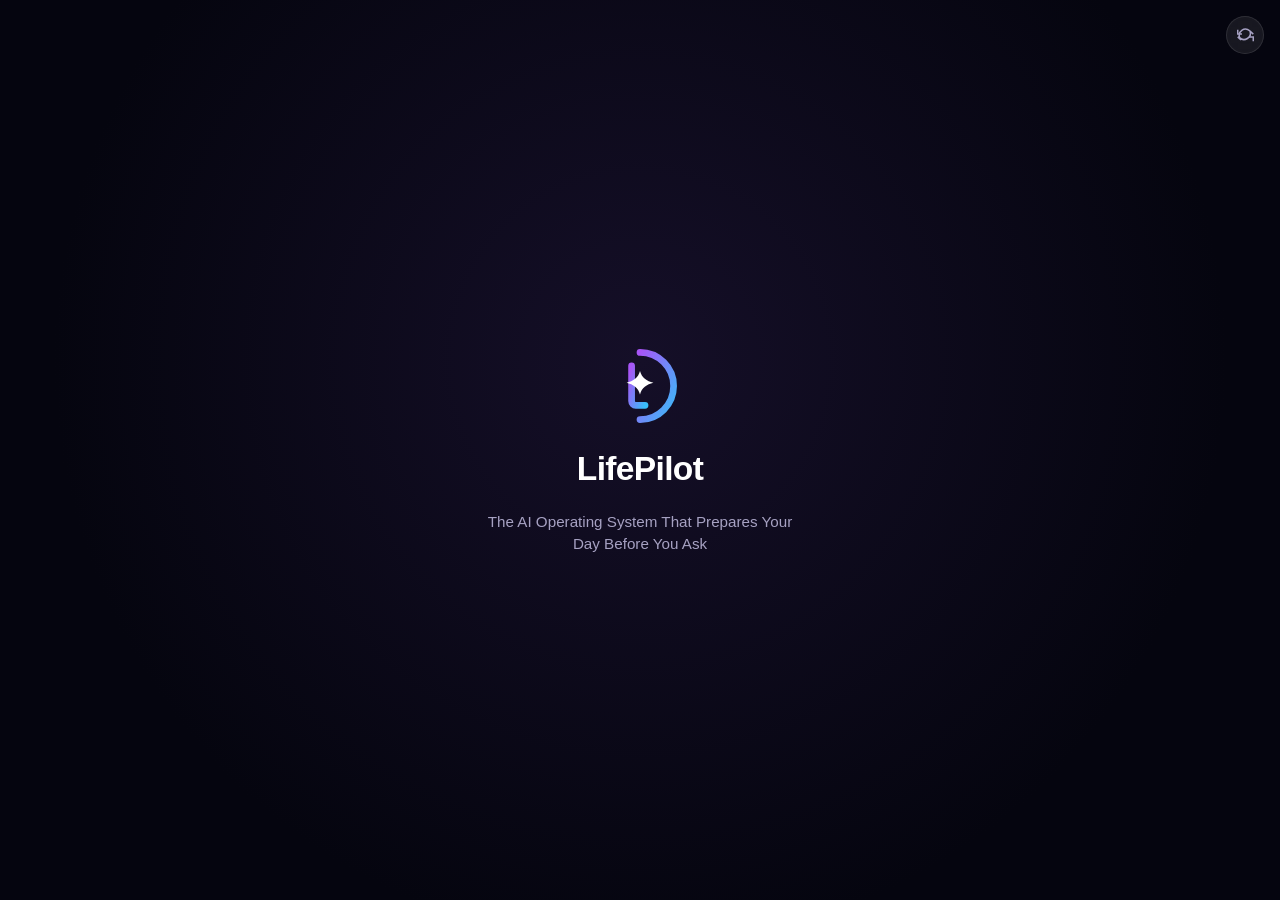
==== index.html @ 075df8c9 "fix(web): root index.html, resilient Pages deploy, working demo links - Copy self-contained demo to " ====
<!DOCTYPE html>
<html lang="en">
<head>
<meta charset="UTF-8">
<meta name="viewport" content="width=device-width, initial-scale=1, maximum-scale=1, user-scalable=no, viewport-fit=cover">
<title>LifePilot — Demo</title>
<meta name="description" content="LifePilot — the AI operating system that prepares your day before you ask. Interactive hackathon demo.">
<style>
  :root {
    --void: #05050f;
    --panel: #14121f;
    --panel-2: #1b1830;
    --panel-border: #29253f;
    --ink: #ffffff;
    --ink-dim: #a6a1c2;
    --ink-faint: #6d6890;
    --violet: #a855f7;
    --blue: #38bdf8;
    --risk: #f2557a;
    --success: #34d399;
  }
  * { box-sizing: border-box; -webkit-tap-highlight-color: transparent; }
  html, body {
    margin: 0; height: 100%; overflow: hidden;
    background: #000;
    font-family: -apple-system, BlinkMacSystemFont, "SF Pro Display", "SF Pro Text", "Segoe UI", sans-serif;
    -webkit-font-smoothing: antialiased;
  }
  #app { position: fixed; inset: 0; background: var(--void); color: var(--ink); overflow: hidden; }
  .view {
    position: absolute; inset: 0;
    opacity: 0; pointer-events: none;
    transition: opacity 0.4s ease;
    overflow-y: auto; -webkit-overflow-scrolling: touch;
    scrollbar-width: none;
  }
  .view::-webkit-scrollbar { display: none; }
  .view.active { opacity: 1; pointer-events: auto; }

  /* SPLASH */
  #view-splash { display: flex; flex-direction: column; align-items: center; justify-content: center; gap: 1.4rem; background: radial-gradient(circle at 50% 40%, #150f28 0%, #05050f 70%); }
  #view-splash .mark { width: 84px; height: 84px; opacity: 0; transform: scale(0.7); }
  #view-splash.active .mark { animation: markIn 1s cubic-bezier(0.34,1.56,0.64,1) forwards; }
  #view-splash .word { font-size: 2.1rem; font-weight: 700; letter-spacing: -0.02em; opacity: 0; }
  #view-splash.active .word { animation: fadeUp 0.7s ease 0.55s forwards; }
  #view-splash .tagline { font-size: 0.95rem; color: var(--ink-dim); text-align: center; padding: 0 3rem; opacity: 0; font-weight: 500; line-height: 1.5; max-width: 420px; }
  #view-splash.active .tagline { animation: fadeUp 0.7s ease 1s forwards; }
  @keyframes markIn { to { opacity: 1; transform: scale(1); } }
  @keyframes fadeUp { from { opacity: 0; transform: translateY(10px);} to { opacity: 1; transform: translateY(0);} }
  @keyframes popIn { 0% { opacity: 0; transform: scale(0.9);} 100% { opacity: 1; transform: scale(1);} }

  .phone-col { max-width: 480px; margin: 0 auto; min-height: 100%; position: relative; }
  .status-bar { height: 54px; display: flex; align-items: center; justify-content: space-between; padding: 0 1.6rem; font-size: 0.85rem; font-weight: 600; position: sticky; top: 0; z-index: 5; background: linear-gradient(var(--void) 60%, transparent); }
  .content { padding: 0.2rem 1.4rem 6.5rem; }

  /* ---- App header (hamburger / wordmark / avatar) ---- */
  .app-header { display: flex; align-items: center; justify-content: space-between; padding: 0.2rem 0 0.9rem; }
  .app-header .icon-btn { width: 34px; height: 34px; display: flex; align-items: center; justify-content: center; color: var(--ink); }
  .app-header .icon-btn svg { width: 20px; height: 20px; }
  .app-header .wordmark { font-size: 1.15rem; font-weight: 800; letter-spacing: -0.01em; }
  .app-header .wordmark .pilot { background: linear-gradient(120deg, var(--violet), var(--blue)); -webkit-background-clip: text; background-clip: text; color: transparent; }
  .app-header .avatar-wrap { position: relative; width: 34px; height: 34px; }
  .app-header .avatar {
    width: 34px; height: 34px; border-radius: 50%;
    background: linear-gradient(135deg, var(--violet), var(--blue));
    display: flex; align-items: center; justify-content: center;
    font-size: 0.85rem; font-weight: 700; color: #fff;
  }
  .app-header .avatar-dot { position: absolute; bottom: -1px; right: -1px; width: 10px; height: 10px; border-radius: 50%; background: var(--violet); border: 2px solid var(--void); }

  .hero-header { margin-bottom: 1.3rem; }
  .hero-header .date { font-size: 0.85rem; color: var(--ink-faint); font-weight: 600; margin-bottom: 0.25rem; }
  .hero-header .greeting { font-size: 1.9rem; font-weight: 700; letter-spacing: -0.02em; }

  .weather-card { display: flex; align-items: center; justify-content: space-between; background: var(--panel); border: 1px solid var(--panel-border); border-radius: 18px; padding: 0.9rem 1.1rem; margin-top: 0.9rem; margin-bottom: 1rem; }
  .weather-left { display: flex; align-items: center; gap: 0.7rem; }
  .weather-left svg { width: 30px; height: 30px; }
  .weather-temp { font-size: 1.3rem; font-weight: 700; }
  .weather-sub { font-size: 0.78rem; color: var(--ink-dim); margin-top: 0.1rem; font-weight: 500; }

  /* ---- Ghost Brain hero card ---- */
  .hero-card {
    position: relative; overflow: hidden;
    border-radius: 26px; padding: 1.5rem 1.4rem; margin-bottom: 1.1rem;
    background: linear-gradient(155deg, rgba(124,58,237,0.16), rgba(56,189,248,0.05)), var(--panel);
    border: 1px solid rgba(168,85,247,0.28);
    box-shadow: 0 25px 60px -24px rgba(124,58,237,0.5), inset 0 1px 0 rgba(255,255,255,0.04);
    display: flex; align-items: center; justify-content: space-between; gap: 1rem;
    min-height: 168px;
  }
  .hero-card .text-col { flex: 1; min-width: 0; }
  .hero-card .ghost-label { font-size: 0.68rem; font-weight: 800; letter-spacing: 0.12em; color: var(--violet); text-transform: uppercase; margin-bottom: 0.55rem; }
  .hero-card .headline { font-size: 1.4rem; font-weight: 700; line-height: 1.28; letter-spacing: -0.01em; }
  .hero-card .headline .grad { background: linear-gradient(120deg, var(--violet), var(--blue)); -webkit-background-clip: text; background-clip: text; color: transparent; }
  .hero-card .sub { font-size: 0.85rem; color: var(--ink-dim); margin-top: 0.5rem; font-weight: 500; }

  .ghost-status-row { display: flex; align-items: center; gap: 0.4rem; margin-top: 0.75rem; font-size: 0.72rem; font-weight: 600; color: var(--ink-faint); }
  .ghost-status-dot { width: 7px; height: 7px; border-radius: 50%; background: var(--success); flex-shrink: 0; box-shadow: 0 0 0 3px rgba(52,211,153,0.18); animation: statusPulse 2s ease-in-out infinite; }
  @keyframes statusPulse { 0%,100% { opacity: 1; } 50% { opacity: 0.45; } }
  .ghost-status-text { transition: opacity 0.25s ease; }
  .ghost-status-text.fading { opacity: 0; }
  .ghost-status-sep { opacity: 0.4; }

  .ghost-avatar-wrap { position: relative; width: 108px; height: 108px; flex-shrink: 0; }
  .ghost-avatar-glow {
    position: absolute; inset: -20px; border-radius: 50%;
    background: radial-gradient(circle, rgba(124,58,237,0.35) 0%, transparent 70%);
    animation: glowPulse 3s ease-in-out infinite;
  }
  @keyframes glowPulse { 0%,100% { opacity: 0.6; transform: scale(1);} 50% { opacity: 1; transform: scale(1.12);} }
  .ghost-avatar-svg { position: relative; width: 100%; height: 100%; animation: ghostFloat 3.4s ease-in-out infinite; }
  @keyframes ghostFloat { 0%,100% { transform: translateY(0);} 50% { transform: translateY(-6px);} }
  .ghost-eye { animation: eyeBlink 4.5s ease-in-out infinite; transform-origin: center; }
  @keyframes eyeBlink { 0%, 92%, 100% { transform: scaleY(1);} 96% { transform: scaleY(0.15);} }

  /* ---- Stat grid (2x3) ---- */
  .stat-grid { display: grid; grid-template-columns: repeat(3, 1fr); gap: 0.55rem; margin-bottom: 1.1rem; }
  .stat-tile {
    background: var(--panel); border: 1px solid var(--panel-border); border-radius: 17px;
    padding: 0.75rem 0.7rem; cursor: pointer; transition: transform 0.15s ease, border-color 0.15s ease;
    display: flex; flex-direction: column; gap: 0.5rem;
  }
  .stat-tile:active { transform: scale(0.96); }
  .stat-tile .top-row { display: flex; align-items: flex-start; justify-content: space-between; }
  .stat-tile .icon-badge { width: 30px; height: 30px; border-radius: 9px; display: flex; align-items: center; justify-content: center; font-size: 0.95rem; flex-shrink: 0; }
  .stat-tile .icon-badge svg { width: 15px; height: 15px; }
  .stat-tile .chev { color: var(--ink-faint); opacity: 0.6; }
  .stat-tile .chev svg { width: 12px; height: 12px; }
  .stat-tile .big { font-size: 0.98rem; font-weight: 700; line-height: 1.2; }
  .stat-tile .big.accent { color: var(--violet); }
  .stat-tile .small { font-size: 0.68rem; color: var(--ink-faint); font-weight: 500; margin-top: 0.1rem; line-height: 1.3; }
  .stat-tile.pulse { animation: tilePulse 0.6s ease; }
  @keyframes tilePulse { 0% { border-color: var(--panel-border); } 30% { border-color: var(--violet); box-shadow: 0 0 0 3px rgba(168,85,247,0.14); } 100% { border-color: var(--panel-border); box-shadow: none; } }
  .stat-tile .big, .stat-tile .small { transition: opacity 0.2s ease; }

  .confidence-row { display: flex; align-items: center; gap: 0.6rem; margin-bottom: 1.1rem; }
  .confidence-track { flex: 1; height: 5px; border-radius: 999px; background: rgba(255,255,255,0.08); overflow: hidden; }
  .confidence-fill { height: 100%; width: 0%; border-radius: 999px; background: linear-gradient(90deg, var(--violet), var(--blue)); transition: width 1.1s cubic-bezier(0.16,1,0.3,1) 0.3s; }
  .confidence-label { font-size: 0.78rem; font-weight: 700; color: var(--ink-dim); white-space: nowrap; }
  .cta { width: 100%; padding: 0.95rem 0; border-radius: 15px; border: none; background: linear-gradient(135deg, var(--violet), var(--blue)); color: #fff; font-weight: 700; font-size: 0.95rem; cursor: pointer; font-family: inherit; transition: transform 0.15s ease, opacity 0.15s ease; display: flex; align-items: center; justify-content: center; gap: 0.5rem; }
  .cta:active { transform: scale(0.97); opacity: 0.9; }
  .cta:disabled { opacity: 0.4; pointer-events: none; }
  .cta svg { width: 16px; height: 16px; }

  /* ---- AI Insight card ---- */
  .insight-highlight {
    display: flex; align-items: flex-start; gap: 0.7rem;
    background: var(--panel); border: 1px solid var(--panel-border); border-radius: 18px;
    padding: 0.9rem 1rem; margin-bottom: 0.6rem; cursor: pointer;
  }
  .insight-highlight .ico { width: 34px; height: 34px; border-radius: 10px; flex-shrink: 0; background: linear-gradient(135deg, rgba(124,58,237,0.22), rgba(56,189,248,0.14)); display: flex; align-items: center; justify-content: center; }
  .insight-highlight .ico svg { width: 17px; height: 17px; color: var(--violet); }
  .insight-highlight .title { font-size: 0.85rem; font-weight: 700; margin-bottom: 0.15rem; }
  .insight-highlight .body { font-size: 0.8rem; color: var(--ink-dim); line-height: 1.45; }
  .insight-highlight .body b { color: var(--violet); font-weight: 700; }

  /* ---- Quick actions row ---- */
  .quick-actions-row { display: grid; grid-template-columns: repeat(6, 1fr); gap: 0.45rem; margin-bottom: 1.1rem; }
  .qa-tile { display: flex; flex-direction: column; align-items: center; gap: 0.4rem; cursor: pointer; }
  .qa-tile .circle { width: 46px; height: 46px; border-radius: 15px; background: var(--panel); border: 1px solid var(--panel-border); display: flex; align-items: center; justify-content: center; transition: transform 0.15s ease; }
  .qa-tile:active .circle { transform: scale(0.9); }
  .qa-tile .circle svg { width: 19px; height: 19px; }
  .qa-tile .lbl { font-size: 0.6rem; font-weight: 600; color: var(--ink-dim); }

  .section-label { display: flex; align-items: center; justify-content: space-between; gap: 0.45rem; font-size: 0.98rem; font-weight: 700; margin: 1.3rem 0 0.65rem; }
  .section-label .left { display: flex; align-items: center; gap: 0.45rem; }
  .section-label svg { width: 16px; height: 16px; flex-shrink: 0; }
  .section-label .count { font-size: 0.72rem; font-weight: 700; color: var(--ink-faint); }

  .card { background: var(--panel); border: 1px solid var(--panel-border); border-radius: 18px; padding: 0.9rem 1rem; margin-bottom: 0.6rem; }
  .empty-card { text-align: center; padding: 1.6rem 1rem; color: var(--ink-faint); font-size: 0.85rem; font-weight: 500; }

  .rec-row { display: flex; align-items: center; gap: 0.65rem; padding: 0.7rem 0; border-bottom: 1px solid var(--panel-border); animation: popIn 0.35s ease; }
  .rec-row:last-child { border-bottom: none; }
  .rec-row .icon { width: 34px; height: 34px; border-radius: 10px; flex-shrink: 0; display: flex; align-items: center; justify-content: center; font-size: 1rem; background: linear-gradient(135deg, rgba(168,85,247,0.16), rgba(56,189,248,0.16)); }
  .rec-row .body { flex: 1; min-width: 0; cursor: pointer; }
  .rec-row .title { font-size: 0.87rem; font-weight: 600; }
  .rec-row .why { font-size: 0.74rem; color: var(--ink-dim); margin-top: 0.15rem; }
  .rec-row .badge { font-size: 0.62rem; font-weight: 700; padding: 0.15rem 0.5rem; border-radius: 999px; margin-top: 0.3rem; display: inline-block; }
  .rec-row .badge.high { background: rgba(242,85,122,0.16); color: var(--risk); }
  .rec-row .badge.med { background: rgba(56,189,248,0.16); color: var(--blue); }
  .quick-approve { width: 30px; height: 30px; border-radius: 50%; border: 1.5px solid var(--panel-border); flex-shrink: 0; display: flex; align-items: center; justify-content: center; cursor: pointer; transition: all 0.2s ease; background: transparent; }
  .quick-approve svg { width: 14px; height: 14px; opacity: 0; transition: opacity 0.15s ease; }
  .quick-approve.done { background: var(--success); border-color: var(--success); }
  .quick-approve.done svg { opacity: 1; }

  .timeline-row { display: flex; gap: 0.7rem; align-items: flex-start; padding: 0.6rem 0; }
  .timeline-row .time { width: 50px; flex-shrink: 0; text-align: left; font-size: 0.78rem; font-weight: 700; color: var(--ink-dim); padding-top: 0.15rem; }
  .timeline-row .rail { display: flex; flex-direction: column; align-items: center; flex-shrink: 0; }
  .timeline-row .dot { width: 10px; height: 10px; border-radius: 50%; background: var(--violet); box-shadow: 0 0 0 4px rgba(168,85,247,0.14); margin-top: 0.22rem; transition: background 0.3s ease, box-shadow 0.3s ease; }
  .timeline-row .dot.done { background: var(--success); box-shadow: 0 0 0 4px rgba(52,211,153,0.14); }
  .timeline-row .line { width: 2px; flex: 1; background: var(--panel-border); margin-top: 0.3rem; min-height: 28px; }
  .timeline-row:last-child .line { display: none; }
  .timeline-row .info { flex: 1; min-width: 0; }
  .timeline-row .info .title-row { display: flex; align-items: center; flex-wrap: wrap; gap: 0.4rem; }
  .timeline-row .info .title { font-size: 0.9rem; font-weight: 600; }
  .timeline-row .info .sub { font-size: 0.75rem; color: var(--ink-faint); margin-top: 0.1rem; }
  .timeline-row .tag { font-size: 0.62rem; font-weight: 700; color: var(--success); background: rgba(52,211,153,0.14); padding: 0.15rem 0.5rem; border-radius: 999px; }
  .timeline-row .countdown { font-size: 0.68rem; font-weight: 700; color: var(--blue); background: rgba(56,189,248,0.12); padding: 0.28rem 0.6rem; border-radius: 999px; white-space: nowrap; flex-shrink: 0; margin-left: auto; align-self: flex-start; }
  .timeline-row .recommended { font-size: 0.68rem; font-weight: 700; color: var(--violet); background: rgba(168,85,247,0.14); padding: 0.28rem 0.6rem; border-radius: 999px; white-space: nowrap; flex-shrink: 0; margin-left: auto; align-self: flex-start; }
  .timeline-row .now-badge { font-size: 0.62rem; font-weight: 800; letter-spacing: 0.04em; color: var(--void); background: var(--success); padding: 0.22rem 0.55rem; border-radius: 999px; white-space: nowrap; flex-shrink: 0; margin-left: auto; align-self: flex-start; display: inline-flex; align-items: center; gap: 0.3rem; animation: nowBadgePulse 1.6s ease-in-out infinite; }
  @keyframes nowBadgePulse { 0%,100% { box-shadow: 0 0 0 0 rgba(52,211,153,0.5); } 50% { box-shadow: 0 0 0 5px rgba(52,211,153,0); } }
  .timeline-row.is-now .info .title { color: var(--success); }
  .timeline-row.is-past { opacity: 0.55; }
  .timeline-row.is-future { opacity: 0.72; }
  .timeline-header-row { display: flex; align-items: center; justify-content: space-between; }
  .timeline-header-row .view-full { font-size: 0.8rem; font-weight: 700; color: var(--violet); cursor: pointer; }

  /* ---- Live activity feed ---- */
  .activity-feed { display: flex; flex-direction: column; gap: 0.1rem; }
  .activity-row { display: flex; align-items: center; gap: 0.55rem; padding: 0.4rem 0; font-size: 0.74rem; color: var(--ink-faint); animation: activityIn 0.4s ease; }
  @keyframes activityIn { from { opacity: 0; transform: translateY(-4px); } to { opacity: 1; transform: translateY(0); } }
  .activity-row.fading { opacity: 0; transform: translateY(4px); transition: opacity 0.5s ease, transform 0.5s ease; }
  .activity-row .a-time { font-weight: 700; color: var(--ink-dim); width: 42px; flex-shrink: 0; font-variant-numeric: tabular-nums; }
  .activity-row .a-dot { width: 5px; height: 5px; border-radius: 50%; background: var(--violet); flex-shrink: 0; }
  .activity-row .a-text { flex: 1; }

  /* ---- Floating AI alert ---- */
  .ai-alert-stack { position: fixed; top: calc(0.8rem + env(safe-area-inset-top)); left: 0; right: 0; z-index: 80; display: flex; justify-content: center; pointer-events: none; }
  .ai-alert { width: calc(100% - 1.6rem); max-width: 420px; background: rgba(20,18,31,0.92); backdrop-filter: blur(20px); border: 1px solid rgba(168,85,247,0.35); border-radius: 20px; padding: 0.9rem 1rem; box-shadow: 0 20px 45px -18px rgba(0,0,0,0.6); pointer-events: auto; transform: translateY(-140%); opacity: 0; transition: transform 0.5s cubic-bezier(0.16,1,0.3,1), opacity 0.4s ease; }
  .ai-alert.show { transform: translateY(0); opacity: 1; }
  .ai-alert .a-head { display: flex; align-items: center; gap: 0.5rem; margin-bottom: 0.5rem; }
  .ai-alert .a-icon { width: 26px; height: 26px; border-radius: 8px; background: linear-gradient(135deg, var(--violet), var(--blue)); display: flex; align-items: center; justify-content: center; font-size: 0.85rem; flex-shrink: 0; }
  .ai-alert .a-title { font-size: 0.78rem; font-weight: 700; }
  .ai-alert .a-body { font-size: 0.85rem; font-weight: 600; margin-bottom: 0.15rem; }
  .ai-alert .a-rec { font-size: 0.78rem; color: var(--ink-dim); margin-bottom: 0.7rem; }
  .ai-alert .a-rec b { color: var(--blue); font-weight: 700; }
  .ai-alert .a-buttons { display: flex; gap: 0.5rem; }
  .ai-alert .a-buttons button { flex: 1; font-family: inherit; font-size: 0.78rem; font-weight: 700; padding: 0.5rem 0; border-radius: 10px; cursor: pointer; border: none; }
  .ai-alert .a-approve { background: linear-gradient(135deg, var(--violet), var(--blue)); color: #fff; }
  .ai-alert .a-dismiss { background: var(--panel-2); color: var(--ink-dim); border: 1px solid var(--panel-border) !important; }

  .tab-bar { position: fixed; bottom: 0; left: 0; right: 0; display: flex; justify-content: center; padding: 0.8rem 0.5rem calc(1.2rem + env(safe-area-inset-bottom)); background: rgba(20,18,31,0.85); backdrop-filter: blur(24px); border-top: 1px solid var(--panel-border); z-index: 10; }
  .tab-bar-inner { display: flex; justify-content: space-around; width: 100%; max-width: 480px; }
  .tab { display: flex; flex-direction: column; align-items: center; gap: 0.25rem; color: var(--ink-faint); font-size: 0.64rem; font-weight: 600; cursor: pointer; padding: 0.2rem 0.6rem; position: relative; }
  .tab svg { width: 22px; height: 22px; }
  .tab.tab-active { color: var(--violet); }
  .tab .dot-badge { position: absolute; top: -1px; right: 8px; width: 7px; height: 7px; border-radius: 50%; background: var(--risk); }

  /* SHEET */
  #view-sheet { background: rgba(0,0,0,0.55); display: flex; align-items: flex-end; }
  .sheet-wrap { width: 100%; max-width: 480px; margin: 0 auto; }
  .sheet { background: var(--panel); border-radius: 28px 28px 0 0; max-height: 90vh; display: flex; flex-direction: column; transform: translateY(100%); transition: transform 0.45s cubic-bezier(0.16,1,0.3,1); border-top: 1px solid var(--panel-border); }
  #view-sheet.active .sheet { transform: translateY(0); }
  .sheet-handle { width: 38px; height: 4px; border-radius: 999px; background: var(--panel-border); margin: 0.8rem auto 0.4rem; flex-shrink: 0; }
  .sheet-body { padding: 0.8rem 1.5rem 1.4rem; overflow-y: auto; }
  .sheet-badge { display: inline-block; font-size: 0.68rem; font-weight: 700; letter-spacing: 0.03em; padding: 0.25rem 0.6rem; border-radius: 999px; margin-bottom: 0.8rem; }
  .sheet-badge.high { background: rgba(242,85,122,0.16); color: var(--risk); }
  .sheet-badge.med { background: rgba(56,189,248,0.16); color: var(--blue); }
  .sheet-body h2 { font-size: 1.35rem; font-weight: 700; margin: 0 0 0.3rem; line-height: 1.3; }
  .sheet-meta-row { display: flex; align-items: center; gap: 0.5rem; font-size: 0.85rem; color: var(--ink-dim); font-weight: 500; margin-bottom: 0.6rem; }
  .sheet-meta-row svg { width: 16px; height: 16px; flex-shrink: 0; }
  .sheet-section-title { font-size: 0.72rem; font-weight: 700; letter-spacing: 0.06em; text-transform: uppercase; color: var(--ink-faint); margin: 1.1rem 0 0.5rem; }
  .benefit-row { display: flex; align-items: center; gap: 0.55rem; padding: 0.4rem 0; font-size: 0.9rem; font-weight: 500; }
  .benefit-row .check { width: 20px; height: 20px; border-radius: 50%; background: rgba(52,211,153,0.16); display: flex; align-items: center; justify-content: center; flex-shrink: 0; }
  .benefit-row .check svg { width: 11px; height: 11px; }
  .sheet-buttons { display: flex; gap: 0.7rem; margin-top: 1.4rem; }
  .sheet-buttons button { flex: 1; font-family: inherit; font-size: 0.9rem; font-weight: 700; padding: 0.85rem 0; border-radius: 14px; cursor: pointer; transition: transform 0.15s ease, opacity 0.15s ease; }
  .sheet-buttons button:active { transform: scale(0.96); }
  .btn-notnow { background: var(--panel-2); color: var(--ink); border: 1px solid var(--panel-border); }
  .btn-approve { background: linear-gradient(135deg, var(--violet), var(--blue)); color: #fff; border: none; }
  .btn-approve.done { background: var(--success); }

  #view-approving { background: radial-gradient(circle at 50% 40%, #1b1235 0%, #05050f 70%); display: flex; flex-direction: column; align-items: center; justify-content: center; gap: 1.3rem; }
  .approve-ring { width: 100px; height: 100px; border-radius: 50%; background: linear-gradient(135deg, var(--violet), var(--blue)); display: flex; align-items: center; justify-content: center; transform: scale(0); }
  #view-approving.active .approve-ring { animation: ringIn 0.55s cubic-bezier(0.34,1.56,0.64,1) forwards; }
  @keyframes ringIn { to { transform: scale(1); } }
  .approve-ring svg { width: 46px; height: 46px; opacity: 0; stroke-dasharray: 30; stroke-dashoffset: 30; }
  #view-approving.active .approve-ring svg { animation: fadeUp 0.3s ease 0.35s forwards, drawCheck 0.5s ease 0.35s forwards; }
  @keyframes drawCheck { to { stroke-dashoffset: 0; } }
  #view-approving .msg { font-size: 1.2rem; font-weight: 700; opacity: 0; text-align: center; }
  #view-approving.active .msg { animation: fadeUp 0.5s ease 0.75s forwards; }
  #view-approving .sub { font-size: 0.85rem; color: var(--ink-dim); opacity: 0; text-align: center; padding: 0 2.5rem; }
  #view-approving.active .sub { animation: fadeUp 0.5s ease 0.95s forwards; }

  .screen-title { font-size: 1.9rem; font-weight: 700; letter-spacing: -0.02em; margin-bottom: 1.3rem; }
  .big-card .timeline-row { padding: 0.75rem 0; }
  .big-card .time { font-size: 0.8rem; }
  .big-card .title { font-size: 1rem; }

  .insight-row { display: flex; justify-content: space-between; align-items: baseline; padding: 0.5rem 0; }
  .insight-row .label { font-size: 0.85rem; color: var(--ink-dim); font-weight: 500; }
  .insight-row .value { font-size: 0.95rem; font-weight: 700; }
  .insight-row .value.up { color: var(--success); }

  .memory-chip-row { display: flex; align-items: center; gap: 0.7rem; padding: 0.65rem 0; border-bottom: 1px solid var(--panel-border); }
  .memory-chip-row:last-child { border-bottom: none; }
  .memory-chip-row .av { width: 34px; height: 34px; border-radius: 50%; flex-shrink: 0; display: flex; align-items: center; justify-content: center; font-size: 0.95rem; background: linear-gradient(135deg, rgba(168,85,247,0.2), rgba(56,189,248,0.2)); }
  .memory-chip-row .name { font-size: 0.87rem; font-weight: 600; }
  .memory-chip-row .detail { font-size: 0.74rem; color: var(--ink-dim); }

  .settings-row { display: flex; align-items: center; justify-content: space-between; padding: 0.8rem 0; border-bottom: 1px solid var(--panel-border); }
  .settings-row:last-child { border-bottom: none; }
  .settings-row .left { display: flex; align-items: center; gap: 0.7rem; }
  .settings-row .icon { width: 30px; height: 30px; border-radius: 8px; display: flex; align-items: center; justify-content: center; background: linear-gradient(135deg, var(--violet), var(--blue)); flex-shrink: 0; }
  .settings-row .icon svg { width: 15px; height: 15px; }
  .settings-row .label { font-size: 0.87rem; font-weight: 600; }
  .settings-row .value { font-size: 0.8rem; color: var(--ink-faint); }
  .toggle { width: 42px; height: 25px; border-radius: 999px; background: var(--panel-border); position: relative; cursor: pointer; transition: background 0.2s ease; flex-shrink: 0; }
  .toggle.on { background: var(--violet); }
  .toggle .knob { width: 21px; height: 21px; border-radius: 50%; background: #fff; position: absolute; top: 2px; left: 2px; transition: left 0.2s ease; }
  .toggle.on .knob { left: 19px; }

  #view-success { background: radial-gradient(circle at 50% 35%, #1b1235 0%, #05050f 75%); display: flex; flex-direction: column; align-items: center; justify-content: center; gap: 1.4rem; text-align: center; padding: 0 2rem; }
  .ghost-avatar { width: 110px; height: 110px; border-radius: 50%; background: linear-gradient(155deg, rgba(168,85,247,0.3), rgba(56,189,248,0.18)); border: 1px solid rgba(168,85,247,0.3); display: flex; align-items: center; justify-content: center; transform: scale(0); }
  #view-success.active .ghost-avatar { animation: ringIn 0.6s cubic-bezier(0.34,1.56,0.64,1) forwards; }
  .ghost-avatar svg { width: 52px; height: 52px; animation: sparkPulse 2.4s ease-in-out infinite; }
  @keyframes sparkPulse { 0%,100% { transform: scale(1) rotate(0deg); opacity: 1;} 50% { transform: scale(1.18) rotate(8deg); opacity: 0.75;} }
  #view-success .msg { font-size: 1.55rem; font-weight: 700; opacity: 0; letter-spacing: -0.01em; }
  #view-success.active .msg { animation: fadeUp 0.55s ease 0.5s forwards; }
  #view-success .sub2 { font-size: 0.92rem; color: var(--ink-dim); opacity: 0; max-width: 320px; line-height: 1.5; }
  #view-success.active .sub2 { animation: fadeUp 0.55s ease 0.75s forwards; }
  #view-success .cta { max-width: 280px; opacity: 0; margin-top: 0.6rem; }
  #view-success.active .cta { animation: fadeUp 0.55s ease 1s forwards; }

  #replay { position: fixed; top: 1rem; right: 1rem; z-index: 50; width: 38px; height: 38px; border-radius: 50%; background: rgba(255,255,255,0.08); backdrop-filter: blur(10px); border: 1px solid rgba(255,255,255,0.1); display: flex; align-items: center; justify-content: center; cursor: pointer; color: var(--ink-dim); }
  #replay svg { width: 17px; height: 17px; }
  #replay:active { transform: scale(0.9); }

  .toast { position: fixed; bottom: 5.6rem; left: 50%; transform: translateX(-50%) translateY(10px); background: var(--panel-2); border: 1px solid var(--panel-border); padding: 0.6rem 1.1rem; border-radius: 999px; font-size: 0.8rem; font-weight: 600; opacity: 0; pointer-events: none; transition: all 0.3s ease; z-index: 60; white-space: nowrap; display: flex; align-items: center; gap: 0.4rem; }
  .toast.show { opacity: 1; transform: translateX(-50%) translateY(0); }
  .toast svg { width: 14px; height: 14px; color: var(--success); flex-shrink: 0; }
</style>
</head>
<body>

<div id="app">

  <div class="view active" id="view-splash">
    <svg class="mark" viewBox="0 0 100 100" fill="none">
      <defs>
        <linearGradient id="markGrad" x1="0" y1="0" x2="1" y2="1">
          <stop offset="0%" stop-color="#a855f7"/>
          <stop offset="100%" stop-color="#38bdf8"/>
        </linearGradient>
      </defs>
      <path d="M50 10 A40 40 0 1 1 50 90" stroke="url(#markGrad)" stroke-width="8" stroke-linecap="round" fill="none"/>
      <path d="M40 26 L40 68 A5 5 0 0 0 45 73 L56 73" stroke="url(#markGrad)" stroke-width="8" stroke-linecap="round" fill="none"/>
      <path d="M50 32 C52 40 58 44 66 46 C58 48 52 52 50 60 C48 52 42 48 34 46 C42 44 48 40 50 32Z" fill="#fff"/>
    </svg>
    <div class="word">LifePilot</div>
    <div class="tagline">The AI Operating System That Prepares Your Day Before You Ask</div>
  </div>

  <div class="view" id="view-briefing">
    <div class="phone-col">
      <div class="status-bar"><span>9:41</span><span>●●●●●  Wi‑Fi  🔋</span></div>
      <div class="content" id="briefing-content"></div>
    </div>
    <div class="tab-bar">
      <div class="tab-bar-inner" id="tab-bar-inner"></div>
    </div>
  </div>

  <div class="view" id="view-sheet">
    <div class="sheet-wrap">
      <div class="sheet">
        <div class="sheet-handle"></div>
        <div class="sheet-body" id="sheet-body"></div>
      </div>
    </div>
  </div>

  <div class="view" id="view-approving">
    <div class="approve-ring">
      <svg viewBox="0 0 24 24" fill="none" stroke="#fff" stroke-width="3"><path d="M20 6L9 17l-5-5"/></svg>
    </div>
    <div class="msg" id="approving-msg">Your day has been updated.</div>
    <div class="sub" id="approving-sub">Timeline adjusted.</div>
  </div>

  <div class="view" id="view-timeline">
    <div class="phone-col">
      <div class="status-bar"><span>9:41</span><span>●●●●●  Wi‑Fi  🔋</span></div>
      <div class="content" id="timeline-content"></div>
    </div>
    <div class="tab-bar"><div class="tab-bar-inner" id="tab-bar-inner-2"></div></div>
  </div>

  <div class="view" id="view-memory">
    <div class="phone-col">
      <div class="status-bar"><span>9:41</span><span>●●●●●  Wi‑Fi  🔋</span></div>
      <div class="content" id="memory-content"></div>
    </div>
    <div class="tab-bar"><div class="tab-bar-inner" id="tab-bar-inner-3"></div></div>
  </div>

  <div class="view" id="view-insights">
    <div class="phone-col">
      <div class="status-bar"><span>9:41</span><span>●●●●●  Wi‑Fi  🔋</span></div>
      <div class="content" id="insights-content"></div>
    </div>
    <div class="tab-bar"><div class="tab-bar-inner" id="tab-bar-inner-4"></div></div>
  </div>

  <div class="view" id="view-settings">
    <div class="phone-col">
      <div class="status-bar"><span>9:41</span><span>●●●●●  Wi‑Fi  🔋</span></div>
      <div class="content" id="settings-content"></div>
    </div>
    <div class="tab-bar"><div class="tab-bar-inner" id="tab-bar-inner-5"></div></div>
  </div>

  <div class="view" id="view-success">
    <div class="ghost-avatar"><svg viewBox="0 0 24 24" fill="none"><path d="M12 2L14 9L21 12L14 15L12 22L10 15L3 12L10 9L12 2Z" fill="url(#markGrad)"/></svg></div>
    <div class="msg" id="success-msg">Your day is ready, Tanvir.</div>
    <div class="sub2">I'll continue preparing your day.</div>
    <button class="cta" onclick="restart()">Start Day</button>
  </div>

  <div class="ai-alert-stack" id="ai-alert-stack"></div>

  <div id="replay" onclick="restart()" title="Replay demo">
    <svg viewBox="0 0 24 24" fill="none" stroke="currentColor" stroke-width="2.2"><path d="M1 4v6h6M23 20v-6h-6"/><path d="M20.49 9A9 9 0 105.64 18.36L1 14M3.51 15A9 9 0 0018.36 5.64L23 10"/></svg>
  </div>

  <div class="toast" id="toast"><svg viewBox="0 0 24 24" fill="none" stroke="currentColor" stroke-width="3"><path d="M20 6L9 17l-5-5"/></svg><span id="toast-text"></span></div>

</div>

<script>
  /* ============ STATE (fake data, real mutation) ============ */
  const state = {
    user: 'Tanvir',
    recommendations: [
      { id: 'r1', icon: '🚗', title: 'Leave 15 minutes earlier', why: 'Traffic is 34% heavier than normal on your route.', badge: 'high',
        detail: { meta: [['🚦','Traffic is 34% heavier than normal'], ['🌧️','Rain begins at 08:40']],
          benefits: ['Arrive on time', 'Avoid rain', 'Less stress'] }, approved: false },
      { id: 'r2', icon: '☔', title: 'Rain before your commute', why: 'Bring an umbrella — 60% chance from 08:40.', badge: 'med',
        detail: { meta: [['🌧️','60% chance of rain starting 08:40'], ['🌡️','17°C, feels like 15°C']],
          benefits: ['Stay dry', 'No last-minute scramble'] }, approved: false },
      { id: 'r3', icon: '👥', title: 'Team meeting in 2 hours', why: 'Prep notes from last sync are ready to review.', badge: 'med',
        detail: { meta: [['📋','3 open action items from last meeting'], ['⏱️','Starts 09:00, 30 min']],
          benefits: ['Walk in prepared', 'No forgotten follow-ups'] }, approved: false },
      { id: 'r4', icon: '💳', title: 'Adobe renews today', why: '$52.99 charge expected — flagged for your review.', badge: 'high',
        detail: { meta: [['💳','$52.99 renewal expected today'], ['📊','3rd price increase this year']],
          benefits: ['No surprise charge', 'Chance to cancel first'] }, approved: false },
    ],
    timeline: [
      { time: '08:30', title: 'Leave Home', sub: null, done: false, tag: null },
      { time: '09:00', title: 'Team Meeting', sub: 'Project Phoenix', done: false, tag: null },
      { time: '13:00', title: 'Lunch with Sarah', sub: null, done: false, tag: null },
      { time: '15:30', title: 'Client Presentation', sub: 'Prep time: 45 min', done: false, tag: null },
      { time: '18:00', title: 'Gym', sub: 'Upper Body', done: false, tag: null },
    ],
    insights: [
      { label: 'Time saved this week', value: '4.5 hrs', up: true },
      { label: 'Tasks automated', value: '12', up: true },
      { label: 'Productivity score', value: '94%', up: false },
      { label: 'Recommendations approved', value: '0', up: false, id: 'approvedCount' },
    ],
    memory: [
      { av: '👩', name: 'Sarah Chen', detail: 'Lunch partner · met 8 times' },
      { av: '👨', name: 'Priya Patel', detail: 'Design lead · 1:1 every Thursday' },
      { av: '🏢', name: 'Lincoln Elementary', detail: 'School pickup · daily 2:00 PM' },
      { av: '✈️', name: 'United Airlines', detail: 'Preferred carrier · 12 trips' },
    ],
    activeRecId: null,
    currentTab: 'home',

    // live monitoring layer
    status: 'Monitoring your day',
    lastUpdate: 'Just now',
    ctaLabel: 'Review Recommendations',
    activity: [],
    liveTiles: {
      weather: { big: '17°', small: 'Light Rain' },
      travel: { big: 'Leave in 15 min', small: 'Heavy traffic today' },
      email: { big: '2 Important', small: 'Requires your reply' },
      meeting: { big: 'Meeting in 2h', small: '10:00 – 11:00 AM' },
      finance: { big: 'Adobe renews', small: '£52.99 · Annual Plan' },
      tasks: { big: `${5} tasks`, small: 'See all tasks' },
    },
  };

  const STATUS_MESSAGES = [
    'Checking traffic...', 'Checking calendar...', 'Weather updated', 'Email analysed',
    'Travel recalculated', 'Meeting confirmed', 'Everything looks good', 'New recommendation found',
    'Schedule optimised', 'Health summary updated', 'Scanning inbox...', 'Syncing timeline...',
  ];

  const CTA_LABELS = ['Review Recommendations', 'Travel Updated', 'Weather Alert', 'Meeting Changed', '1 New Insight', 'Everything Looks Good'];

  const ALERT_POOL = [
    { icon: '🧠', title: 'Ghost Brain', body: 'Traffic increased.', rec: 'Leave now.', action: 'r1' },
    { icon: '📅', title: 'Ghost Brain', body: 'Meeting moved.', rec: 'Leave 10 minutes later.', action: null },
    { icon: '🌧️', title: 'Ghost Brain', body: 'Rain arriving sooner.', rec: 'Bring an umbrella.', action: 'r2' },
    { icon: '✉️', title: 'Ghost Brain', body: 'You received an important email.', rec: 'Reply before 11 AM.', action: null },
    { icon: '💳', title: 'Ghost Brain', body: 'Adobe payment due tomorrow.', rec: 'Review your subscription.', action: 'r4' },
    { icon: '✅', title: 'Ghost Brain', body: 'Task list updated.', rec: 'One task completed automatically.', action: null },
  ];

  const ACTIVITY_MESSAGES = [
    'Traffic checked', 'Calendar synced', 'Weather updated', 'Timeline optimised', 'Everything normal',
    'Inbox scanned', 'Route recalculated', 'Meeting notes prepped', 'Finance checked', 'Health summary refreshed',
  ];

  /* ============ ICONS ============ */
  const ICON_HOME = '<svg viewBox="0 0 24 24" fill="none" stroke="currentColor" stroke-width="2"><path d="M3 12l9-9 9 9M5 10v10h14V10"/></svg>';
  const ICON_TIMELINE = '<svg viewBox="0 0 24 24" fill="none" stroke="currentColor" stroke-width="2"><path d="M8 6h13M8 12h13M8 18h13M3 6h.01M3 12h.01M3 18h.01"/></svg>';
  const ICON_MEMORY = '<svg viewBox="0 0 24 24" fill="none" stroke="currentColor" stroke-width="2"><path d="M12 2a4 4 0 014 4c0 2-2 3-2 5H10c0-2-2-3-2-5a4 4 0 014-4zM10 17h4M9 21h6"/></svg>';
  const ICON_INSIGHTS = '<svg viewBox="0 0 24 24" fill="none" stroke="currentColor" stroke-width="2"><path d="M3 3v18h18M7 15l4-4 4 4 5-6"/></svg>';
  const ICON_SETTINGS = '<svg viewBox="0 0 24 24" fill="none" stroke="currentColor" stroke-width="2"><circle cx="12" cy="12" r="3"/><path d="M19.4 15a1.65 1.65 0 00.33 1.82l.06.06a2 2 0 11-2.83 2.83l-.06-.06a1.65 1.65 0 00-1.82-.33 1.65 1.65 0 00-1 1.51V21a2 2 0 01-4 0v-.09A1.65 1.65 0 009 19.4a1.65 1.65 0 00-1.82.33l-.06.06a2 2 0 11-2.83-2.83l.06-.06A1.65 1.65 0 004.6 15a1.65 1.65 0 00-1.51-1H3a2 2 0 010-4h.09A1.65 1.65 0 004.6 9a1.65 1.65 0 00-.33-1.82l-.06-.06a2 2 0 112.83-2.83l.06.06A1.65 1.65 0 009 4.6a1.65 1.65 0 001-1.51V3a2 2 0 014 0v.09a1.65 1.65 0 001 1.51 1.65 1.65 0 001.82-.33l.06-.06a2 2 0 112.83 2.83l-.06.06A1.65 1.65 0 0019.4 9a1.65 1.65 0 001.51 1H21a2 2 0 010 4h-.09a1.65 1.65 0 00-1.51 1z"/></svg>';

  const ICON_CHAT = '<svg viewBox="0 0 24 24" fill="none" stroke="currentColor" stroke-width="2"><path d="M21 11.5a8.38 8.38 0 01-.9 3.8 8.5 8.5 0 01-7.6 4.7 8.38 8.38 0 01-3.8-.9L3 21l1.9-5.7a8.38 8.38 0 01-.9-3.8 8.5 8.5 0 014.7-7.6 8.38 8.38 0 013.8-.9h.5a8.48 8.48 0 018 8v.5z"/></svg>';
  const ICON_PROFILE = '<svg viewBox="0 0 24 24" fill="none" stroke="currentColor" stroke-width="2"><path d="M20 21v-2a4 4 0 00-4-4H8a4 4 0 00-4 4v2"/><circle cx="12" cy="7" r="4"/></svg>';

  const TABS = [
    { key: 'home', label: 'Home', icon: ICON_HOME, view: 'view-briefing', render: renderBriefing },
    { key: 'timeline', label: 'Timeline', icon: ICON_TIMELINE, view: 'view-timeline', render: renderTimeline },
    { key: 'memory', label: 'AI Chat', icon: ICON_CHAT, view: 'view-memory', render: renderMemory },
    { key: 'insights', label: 'Insights', icon: ICON_INSIGHTS, view: 'view-insights', render: renderInsights },
    { key: 'settings', label: 'Profile', icon: ICON_PROFILE, view: 'view-settings', render: renderSettings },
  ];

  function tabBarHTML(activeKey) {
    return TABS.map(t => {
      const pendingCount = t.key === 'home' ? state.recommendations.filter(r => !r.approved).length : 0;
      return `<div class="tab ${t.key === activeKey ? 'tab-active' : ''}" onclick="goTab('${t.key}')">
        ${t.icon}${t.label}
        ${pendingCount > 0 ? '<span class="dot-badge"></span>' : ''}
      </div>`;
    }).join('');
  }

  function refreshAllTabBars() {
    ['tab-bar-inner','tab-bar-inner-2','tab-bar-inner-3','tab-bar-inner-4','tab-bar-inner-5'].forEach(id => {
      const el = document.getElementById(id);
      if (el) el.innerHTML = tabBarHTML(state.currentTab);
    });
  }

  function goTab(key) {
    state.currentTab = key;
    const tab = TABS.find(t => t.key === key);
    showView(tab.view);
    tab.render();
    refreshAllTabBars();
  }

  function showView(id) {
    document.querySelectorAll('.view').forEach(v => v.classList.remove('active'));
    document.getElementById(id).classList.add('active');
  }

  function showToast(text) {
    const toast = document.getElementById('toast');
    document.getElementById('toast-text').textContent = text;
    toast.classList.add('show');
    clearTimeout(showToast._t);
    showToast._t = setTimeout(() => toast.classList.remove('show'), 1800);
  }

  /* ============ RENDER: BRIEFING (Home) ============ */
  function renderBriefing() {
    const pending = state.recommendations.filter(r => !r.approved);
    const approvedCount = state.recommendations.length - pending.length;
    const confidence = 98;

    const unreadEmails = 2;

    document.getElementById('briefing-content').innerHTML = `
      <div class="app-header fade-item in">
        <div class="icon-btn"><svg viewBox="0 0 24 24" fill="none" stroke="currentColor" stroke-width="2"><path d="M4 6h16M4 12h16M4 18h16"/></svg></div>
        <div class="wordmark">Life<span class="pilot">Pilot</span></div>
        <div class="avatar-wrap"><div class="avatar">T</div><div class="avatar-dot"></div></div>
      </div>

      <div class="hero-header fade-item in">
        <div class="greeting">Good Morning, <span style="color:var(--violet)">${state.user}</span> 👋</div>
        <div class="date">Thursday, 9 July</div>
      </div>

      <div class="hero-card fade-item in">
        <div class="text-col">
          <div class="ghost-label">Ghost Brain</div>
          <div class="headline">${pending.length > 0 ? `I've already prepared <span class="grad">your day.</span>` : `You're all set <span class="grad">for today.</span>`}</div>
          <div class="sub">Here's what matters today.</div>
        </div>
        <div class="ghost-avatar-wrap">
          <div class="ghost-avatar-glow"></div>
          ${ghostAvatarSVG()}
        </div>
      </div>
      <div class="ghost-status-row fade-item in" style="margin-top:-0.6rem; margin-bottom: 1.1rem;">
        <span class="ghost-status-dot"></span>
        <span class="ghost-status-text" id="ghost-status-text">${state.status}</span>
        <span class="ghost-status-sep">·</span>
        <span id="ghost-last-update">${state.lastUpdate}</span>
      </div>

      <div class="stat-grid fade-item in">
        <div class="stat-tile" id="tile-weather" onclick="showToast('☔ Rain, light showers until 11 AM')">
          <div class="top-row"><div class="icon-badge" style="background:rgba(56,189,248,0.14)">☁️</div></div>
          <div class="big">${state.liveTiles.weather.big} <span style="font-weight:500;color:var(--ink-faint);font-size:0.7rem">London</span></div>
          <div class="small">${state.liveTiles.weather.small}</div>
        </div>
        <div class="stat-tile" id="tile-travel" onclick="openSheet('r1')">
          <div class="top-row"><div class="icon-badge" style="background:rgba(168,85,247,0.14)">🚆</div><div class="chev"><svg viewBox="0 0 24 24" fill="none" stroke="currentColor" stroke-width="2.5"><path d="M9 18l6-6-6-6"/></svg></div></div>
          <div class="big accent">${state.liveTiles.travel.big}</div>
          <div class="small">${state.liveTiles.travel.small}</div>
        </div>
        <div class="stat-tile" id="tile-email" onclick="goTab('home')">
          <div class="top-row"><div class="icon-badge" style="background:rgba(56,189,248,0.14)">✉️</div><div class="chev"><svg viewBox="0 0 24 24" fill="none" stroke="currentColor" stroke-width="2.5"><path d="M9 18l6-6-6-6"/></svg></div></div>
          <div class="big">${state.liveTiles.email.big}</div>
          <div class="small">${state.liveTiles.email.small}</div>
        </div>
        <div class="stat-tile" id="tile-meeting" onclick="showToast('📅 Team Meeting · Project Phoenix · 09:00')">
          <div class="top-row"><div class="icon-badge" style="background:rgba(52,211,153,0.14)">📅</div><div class="chev"><svg viewBox="0 0 24 24" fill="none" stroke="currentColor" stroke-width="2.5"><path d="M9 18l6-6-6-6"/></svg></div></div>
          <div class="big">${state.liveTiles.meeting.big}</div>
          <div class="small">${state.liveTiles.meeting.small}</div>
        </div>
        <div class="stat-tile" id="tile-finance" onclick="openSheet('r4')">
          <div class="top-row"><div class="icon-badge" style="background:rgba(242,85,122,0.14)">💳</div><div class="chev"><svg viewBox="0 0 24 24" fill="none" stroke="currentColor" stroke-width="2.5"><path d="M9 18l6-6-6-6"/></svg></div></div>
          <div class="big">${state.liveTiles.finance.big}</div>
          <div class="small">${state.liveTiles.finance.small}</div>
        </div>
        <div class="stat-tile" id="tile-tasks" onclick="goTab('timeline')">
          <div class="top-row"><div class="icon-badge" style="background:rgba(168,85,247,0.14)">✅</div><div class="chev"><svg viewBox="0 0 24 24" fill="none" stroke="currentColor" stroke-width="2.5"><path d="M9 18l6-6-6-6"/></svg></div></div>
          <div class="big">${state.liveTiles.tasks.big}</div>
          <div class="small">${state.liveTiles.tasks.small}</div>
        </div>
      </div>

      <div class="timeline-header-row fade-item in">
        <div class="section-label" style="margin:0"><div class="left">Today's Timeline</div></div>
        <span class="view-full" onclick="goTab('timeline')">View full day</span>
      </div>
      <div class="card fade-item in" style="margin-top:0.6rem" id="home-timeline-card">
        ${homeTimelineRowsHTML()}
      </div>

      <div class="section-label fade-item in" style="margin-bottom:0.3rem">
        <div class="left">Ghost Brain Activity</div>
      </div>
      <div class="card fade-item in activity-feed" id="activity-feed-card">
        ${activityRowsHTML()}
      </div>

      <div class="insight-highlight fade-item in" onclick="goTab('insights')">
        <div class="ico"><svg viewBox="0 0 24 24" fill="none" stroke="currentColor" stroke-width="2"><path d="M12 2L14 9L21 12L14 15L12 22L10 15L3 12L10 9L12 2Z"/></svg></div>
        <div>
          <div class="title">Ghost Insight</div>
          <div class="body">Rain is expected between 8:30–10:00&nbsp;AM. Leaving early gives you a <b>92% on-time chance.</b></div>
        </div>
      </div>

      <div class="section-label fade-item in">Quick Actions</div>
      <div class="quick-actions-row fade-item in">
        <div class="qa-tile" onclick="openQuickAction('calendar')"><div class="circle" style="color:var(--violet)"><svg viewBox="0 0 24 24" fill="none" stroke="currentColor" stroke-width="2"><rect x="3" y="4" width="18" height="17" rx="2"/><path d="M3 9h18M8 2v4M16 2v4"/></svg></div><span class="lbl">Calendar</span></div>
        <div class="qa-tile" onclick="openQuickAction('travel')"><div class="circle" style="color:var(--blue)"><svg viewBox="0 0 24 24" fill="none" stroke="currentColor" stroke-width="2"><path d="M22 2L11 13M22 2l-7 20-4-9-9-4 20-7z"/></svg></div><span class="lbl">Travel</span></div>
        <div class="qa-tile" onclick="openQuickAction('finance')"><div class="circle" style="color:var(--risk)"><svg viewBox="0 0 24 24" fill="none" stroke="currentColor" stroke-width="2"><rect x="2" y="5" width="20" height="14" rx="2"/><path d="M2 10h20"/></svg></div><span class="lbl">Finance</span></div>
        <div class="qa-tile" onclick="openQuickAction('health')"><div class="circle" style="color:var(--success)"><svg viewBox="0 0 24 24" fill="none" stroke="currentColor" stroke-width="2"><path d="M20.8 4.6a5.5 5.5 0 00-7.8 0L12 5.6l-1-1a5.5 5.5 0 00-7.8 7.8l1 1L12 21l7.8-7.6 1-1a5.5 5.5 0 000-7.8z"/></svg></div><span class="lbl">Health</span></div>
        <div class="qa-tile" onclick="openQuickAction('memory')"><div class="circle" style="color:var(--violet)"><svg viewBox="0 0 24 24" fill="none" stroke="currentColor" stroke-width="2"><path d="M12 2a4 4 0 014 4c0 2-2 3-2 5H10c0-2-2-3-2-5a4 4 0 014-4zM10 17h4M9 21h6"/></svg></div><span class="lbl">Memory</span></div>
        <div class="qa-tile" onclick="showToast('⋯ More options')"><div class="circle" style="color:var(--ink-dim)"><svg viewBox="0 0 24 24" fill="none" stroke="currentColor" stroke-width="2"><circle cx="5" cy="12" r="1.5"/><circle cx="12" cy="12" r="1.5"/><circle cx="19" cy="12" r="1.5"/></svg></div><span class="lbl">More</span></div>
      </div>

      <button class="cta" id="main-cta" onclick="openFirstPending()" ${pending.length === 0 ? 'disabled' : ''}>
        <svg viewBox="0 0 24 24" fill="currentColor"><path d="M12 2L14 9L21 12L14 15L12 22L10 15L3 12L10 9L12 2Z"/></svg>
        <span id="main-cta-label">${pending.length === 0 ? 'All Reviewed ✓' : state.ctaLabel}</span>
        ${pending.length > 0 ? '<svg viewBox="0 0 24 24" fill="none" stroke="currentColor" stroke-width="2.5"><path d="M5 12h14M12 5l7 7-7 7"/></svg>' : ''}
      </button>
    `;
  }

  function homeTimelineRowsHTML() {
    const nowIdx = currentTimelineIndex();
    return state.timeline.map((t, i) => {
      const cls = t.done ? 'is-past' : (i === nowIdx ? 'is-now' : 'is-future');
      let rightChip;
      if (i === nowIdx && !t.done) rightChip = `<span class="now-badge"><span style="width:5px;height:5px;border-radius:50%;background:var(--void);display:inline-block"></span>NOW</span>`;
      else if (t.tag) rightChip = `<span class="recommended">${t.tag}</span>`;
      else rightChip = `<span class="countdown">${countdownFor(t.time)}</span>`;
      return `
          <div class="timeline-row ${cls}">
            <div class="time">${t.time}</div>
            <div class="rail"><div class="dot ${t.done ? 'done' : ''}"></div>${i < state.timeline.length - 1 ? '<div class="line"></div>' : ''}</div>
            <div class="info">
              <div class="title-row">
                <span class="title">${t.done ? '✓ ' : ''}${t.title}</span>
                ${t.sub ? `<span style="font-size:0.75rem;color:var(--ink-faint);font-weight:500">${t.sub}</span>` : ''}
              </div>
            </div>
            ${rightChip}
          </div>
        `;
    }).join('');
  }

  function currentTimelineIndex() {
    const idx = state.timeline.findIndex(t => !t.done);
    return idx === -1 ? state.timeline.length - 1 : idx;
  }

  function activityRowsHTML() {
    if (state.activity.length === 0) {
      return `<div style="font-size:0.74rem;color:var(--ink-faint);padding:0.3rem 0;">Waiting for the first signal...</div>`;
    }
    return state.activity.slice(0, 5).map(a => `
      <div class="activity-row">
        <span class="a-time">${a.time}</span>
        <span class="a-dot"></span>
        <span class="a-text">${a.text}</span>
      </div>
    `).join('');
  }

  function countdownFor(timeStr) {
    // purely cosmetic countdown chip, derived from the mock time string
    const [h, m] = timeStr.split(':').map(Number);
    const total = h * 60 + m;
    const nowTotal = 8 * 60 + 15; // pretend "now" is 8:15 AM to match the 08:30 leave time
    const diff = total - nowTotal;
    if (diff <= 0) return 'Now';
    const hh = Math.floor(diff / 60), mm = diff % 60;
    return hh > 0 ? `In ${hh}h ${mm}m` : `In ${mm}m`;
  }

  function ghostAvatarSVG() {
    return `
      <svg class="ghost-avatar-svg" viewBox="0 0 108 108" fill="none">
        <defs>
          <linearGradient id="ghostGrad" x1="0" y1="0" x2="1" y2="1">
            <stop offset="0%" stop-color="#a855f7"/>
            <stop offset="100%" stop-color="#38bdf8"/>
          </linearGradient>
        </defs>
        <path d="M54 14c-19 0-32 14-32 34v34a4 4 0 006.7 3l6.3-5 6 5a4 4 0 005 0l6-5 6 5a4 4 0 005 0l6-5 6.3 5a4 4 0 006.7-3V48c0-20-13-34-32-34z"
          fill="url(#ghostGrad)" opacity="0.16" stroke="url(#ghostGrad)" stroke-width="2"/>
        <ellipse class="ghost-eye" cx="42" cy="50" rx="5" ry="7" fill="url(#ghostGrad)"/>
        <ellipse class="ghost-eye" cx="66" cy="50" rx="5" ry="7" fill="url(#ghostGrad)"/>
      </svg>
    `;
  }

  function openFirstPending() {
    const first = state.recommendations.find(r => !r.approved);
    if (first) openSheet(first.id);
  }

  /* ============ RECOMMENDATION SHEET ============ */
  function openSheet(id) {
    state.activeRecId = id;
    const r = state.recommendations.find(x => x.id === id);
    document.getElementById('sheet-body').innerHTML = `
      <span class="sheet-badge ${r.badge}">${r.badge === 'high' ? 'High Priority' : 'Medium Priority'}</span>
      <h2>${r.title}</h2>
      ${r.detail.meta.map(([icon, text]) => `<div class="sheet-meta-row"><span style="font-size:1.1rem">${icon}</span>${text}</div>`).join('')}
      <div class="sheet-section-title">Benefits</div>
      ${r.detail.benefits.map(b => `<div class="benefit-row"><span class="check"><svg viewBox="0 0 24 24" fill="none" stroke="var(--success)" stroke-width="3"><path d="M20 6L9 17l-5-5"/></svg></span>${b}</div>`).join('')}
      <div class="sheet-buttons">
        <button class="btn-notnow" onclick="closeSheet()">Not Now</button>
        <button class="btn-approve" id="approve-btn" onclick="approveActive()">Approve</button>
      </div>
    `;
    showView('view-sheet');
  }

  function closeSheet() { goTab('home'); }

  /* ============ QUICK ACTION MODALS ============ */
  const QUICK_ACTION_CONTENT = {
    calendar: { badge: 'med', badgeLabel: "Today's Meetings", title: "Today's Meetings",
      meta: [['📅','3 meetings scheduled today'], ['⏱️','Next: Team Meeting in 2h']],
      rows: ['09:00 — Team Meeting · Project Phoenix', '13:00 — Lunch with Sarah', '15:30 — Client Presentation'] },
    travel: { badge: 'high', badgeLabel: 'Current Route', title: 'Current Route',
      meta: [['🚦','Traffic 34% heavier than normal'], ['📍','Home → Office, 22 min']],
      rows: ['Fastest route: via A40', 'Alternate: via Ring Road (+6 min)', 'Rain begins 08:40 — leave early'] },
    finance: { badge: 'high', badgeLabel: 'Subscriptions', title: 'Subscriptions',
      meta: [['💳','£52.99 Adobe renewal today'], ['📊','4 active subscriptions']],
      rows: ['Adobe Creative Cloud — £52.99/mo', 'Spotify — £11.99/mo', 'iCloud+ — £2.99/mo'] },
    health: { badge: 'med', badgeLabel: "Today's Activity", title: "Today's Activity",
      meta: [['❤️','Resting heart rate 62 bpm'], ['🏃','4,120 steps so far today']],
      rows: ['Gym — Upper Body, 18:00', 'Sleep last night: 7h 12m', 'Hydration: 3 of 8 glasses'] },
    memory: { badge: 'med', badgeLabel: 'Recent Notes', title: 'Recent Notes',
      meta: [['🧠','4 people remembered'], ['📝','Updated 2 days ago']],
      rows: ['Sarah Chen — lunch partner, met 8 times', 'Priya Patel — design lead, Thursdays', 'Lincoln Elementary — pickup 2:00 PM'] },
  };

  function openQuickAction(key) {
    const c = QUICK_ACTION_CONTENT[key];
    if (!c) return;
    document.getElementById('sheet-body').innerHTML = `
      <span class="sheet-badge ${c.badge}">${c.badgeLabel}</span>
      <h2>${c.title}</h2>
      ${c.meta.map(([icon, text]) => `<div class="sheet-meta-row"><span style="font-size:1.1rem">${icon}</span>${text}</div>`).join('')}
      <div class="sheet-section-title">Details</div>
      ${c.rows.map(r => `<div class="benefit-row"><span class="check"><svg viewBox="0 0 24 24" fill="none" stroke="var(--blue)" stroke-width="3"><circle cx="12" cy="12" r="9"/></svg></span>${r}</div>`).join('')}
      <div class="sheet-buttons">
        <button class="btn-notnow" onclick="closeSheet()" style="flex:1 1 100%">Close</button>
      </div>
    `;
    showView('view-sheet');
  }

  function quickApprove(id, evt) {
    evt.stopPropagation();
    const el = document.querySelector(`#row-${id} .quick-approve`);
    if (el) el.classList.add('done');
    setTimeout(() => doApprove(id, false), 350);
  }

  function approveActive() {
    const btn = document.getElementById('approve-btn');
    btn.textContent = 'Approved ✓';
    btn.classList.add('done');
    setTimeout(() => doApprove(state.activeRecId, true), 500);
  }

  function doApprove(id, showAnimation) {
    const r = state.recommendations.find(x => x.id === id);
    r.approved = true;

    // mutate timeline / insights based on which rec was approved
    if (id === 'r1') {
      const leave = state.timeline.find(t => t.title === 'Leave Home');
      if (leave) { leave.time = '08:15'; leave.sub = '15 min earlier'; leave.done = true; leave.tag = 'Updated'; }
    }
    if (id === 'r2') {
      const t = state.timeline.find(t => t.title === 'Leave Home');
      if (t) t.sub = (t.sub ? t.sub + ' · ' : '') + 'Umbrella reminder set';
    }

    const approvedCount = state.recommendations.filter(x => x.approved).length;
    const insight = state.insights.find(i => i.id === 'approvedCount');
    if (insight) { insight.value = String(approvedCount); insight.up = approvedCount > 0; }

    if (showAnimation) {
      document.getElementById('approving-msg').textContent = 'Your day has been updated.';
      document.getElementById('approving-sub').textContent = `${r.title} — done.`;
      showView('view-approving');
      setTimeout(() => {
        const stillPending = state.recommendations.some(x => !x.approved);
        if (stillPending) { goTab('home'); }
        else { showView('view-success'); document.getElementById('success-msg').textContent = `Your day is ready, ${state.user}.`; }
      }, 2000);
    } else {
      showToast(`✓ ${r.title}`);
      renderBriefing();
      refreshAllTabBars();
    }
  }

  /* ============ TIMELINE TAB ============ */
  function renderTimeline() {
    document.getElementById('timeline-content').innerHTML = `
      <div class="screen-title fade-item in">Timeline</div>
      <div class="card big-card fade-item in">
        ${state.timeline.map((t, i) => `
          <div class="timeline-row">
            <div class="time">${t.time}</div>
            <div class="rail"><div class="dot ${t.done ? 'done' : ''}"></div>${i < state.timeline.length - 1 ? '<div class="line"></div>' : ''}</div>
            <div class="info"><div class="title">${t.title}${t.tag ? `<span class="tag">${t.tag}</span>` : ''}</div>${t.sub ? `<div class="sub">${t.sub}</div>` : ''}</div>
          </div>
        `).join('')}
      </div>
    `;
  }

  /* ============ MEMORY TAB ============ */
  function renderMemory() {
    document.getElementById('memory-content').innerHTML = `
      <div class="screen-title fade-item in">Memory</div>
      <div class="card fade-item in">
        ${state.memory.map(m => `
          <div class="memory-chip-row">
            <div class="av">${m.av}</div>
            <div><div class="name">${m.name}</div><div class="detail">${m.detail}</div></div>
          </div>
        `).join('')}
      </div>
    `;
  }

  /* ============ INSIGHTS TAB ============ */
  function renderInsights() {
    document.getElementById('insights-content').innerHTML = `
      <div class="screen-title fade-item in">Insights</div>
      <div class="card fade-item in">
        ${state.insights.map(i => `<div class="insight-row"><span class="label">${i.label}</span><span class="value ${i.up ? 'up' : ''}">${i.value}</span></div>`).join('')}
      </div>
    `;
  }

  /* ============ SETTINGS TAB ============ */
  const settingsToggles = { approvals: true, notifications: true, biometric: false };
  function renderSettings() {
    document.getElementById('settings-content').innerHTML = `
      <div class="screen-title fade-item in">Settings</div>
      <div class="card fade-item in">
        <div class="settings-row">
          <div class="left"><div class="icon">${ICON_MEMORY}</div><div><div class="label">Account</div><div class="value">${state.user}</div></div></div>
        </div>
        <div class="settings-row">
          <div class="left"><div class="icon">${ICON_SETTINGS}</div><div class="label">Require approval for all actions</div></div>
          <div class="toggle ${settingsToggles.approvals ? 'on' : ''}" onclick="toggleSetting('approvals', this)"><div class="knob"></div></div>
        </div>
        <div class="settings-row">
          <div class="left"><div class="icon">${ICON_INSIGHTS}</div><div class="label">Notifications</div></div>
          <div class="toggle ${settingsToggles.notifications ? 'on' : ''}" onclick="toggleSetting('notifications', this)"><div class="knob"></div></div>
        </div>
        <div class="settings-row">
          <div class="left"><div class="icon">${ICON_TIMELINE}</div><div class="label">Face ID</div></div>
          <div class="toggle ${settingsToggles.biometric ? 'on' : ''}" onclick="toggleSetting('biometric', this)"><div class="knob"></div></div>
        </div>
      </div>
      <div class="card fade-item in" style="text-align:center; color:var(--ink-faint); font-size:0.78rem; font-weight:600;">LifePilot v0.1.0 · Demo Build</div>
    `;
  }
  function toggleSetting(key, el) {
    settingsToggles[key] = !settingsToggles[key];
    el.classList.toggle('on', settingsToggles[key]);
  }

  /* ============ FLOW CONTROL ============ */
  function goBriefing() { goTab('home'); }

  function restart() {
    state.recommendations.forEach(r => r.approved = false);
    state.timeline = [
      { time: '08:30', title: 'Leave Home', sub: null, done: false, tag: null },
      { time: '09:00', title: 'Team Meeting', sub: 'Project Phoenix', done: false, tag: null },
      { time: '13:00', title: 'Lunch with Sarah', sub: null, done: false, tag: null },
      { time: '15:30', title: 'Client Presentation', sub: 'Prep time: 45 min', done: false, tag: null },
      { time: '18:00', title: 'Gym', sub: 'Upper Body', done: false, tag: null },
    ];
    const insight = state.insights.find(i => i.id === 'approvedCount');
    if (insight) { insight.value = '0'; insight.up = false; }

    showView('view-splash');
    void document.getElementById('view-splash').offsetWidth;
    document.getElementById('view-splash').classList.remove('active');
    void document.getElementById('view-splash').offsetWidth;
    document.getElementById('view-splash').classList.add('active');
    setTimeout(() => { goTab('home'); }, 3200);
  }

  /* ============ LIVE MONITORING ENGINE ============ */
  function pushActivity(text) {
    const now = new Date();
    const time = String(now.getHours()).padStart(2, '0') + ':' + String(now.getMinutes()).padStart(2, '0');
    state.activity.unshift({ time, text });
    state.activity = state.activity.slice(0, 8);
    const card = document.getElementById('activity-feed-card');
    if (card && state.currentTab === 'home') card.innerHTML = activityRowsHTML();
  }

  function tickStatus() {
    const msg = STATUS_MESSAGES[Math.floor(Math.random() * STATUS_MESSAGES.length)];
    state.status = msg;
    state.lastUpdate = 'Just now';
    const el = document.getElementById('ghost-status-text');
    const upd = document.getElementById('ghost-last-update');
    if (el) {
      el.classList.add('fading');
      setTimeout(() => {
        el.textContent = msg;
        if (upd) upd.textContent = 'Just now';
        el.classList.remove('fading');
      }, 250);
    }
    if (msg !== 'Everything looks good') pushActivity(msg);
  }

  function pulseTile(id) {
    const el = document.getElementById(id);
    if (!el) return;
    el.classList.remove('pulse');
    void el.offsetWidth;
    el.classList.add('pulse');
  }

  const TILE_VARIANTS = {
    weather: [{ big: '17°', small: 'Light Rain' }, { big: '16°', small: 'Rain starts in 12 min' }, { big: '15°', small: 'Heavy rain' }],
    travel: [{ big: 'Leave in 15 min', small: 'Heavy traffic today' }, { big: 'Leave in 18 min', small: 'Traffic increased' }, { big: 'Leave now', small: 'Route recalculated' }],
    email: [{ big: '2 Important', small: 'Requires your reply' }, { big: '3 Important', small: 'One requires reply' }, { big: '3 Important', small: 'Reply before 11 AM' }],
    meeting: [{ big: 'Meeting in 2h', small: '10:00 – 11:00 AM' }, { big: 'Starts in 1h 52m', small: '10:00 – 11:00 AM' }, { big: 'Meeting confirmed', small: 'Room 4B · 10:00 AM' }],
    finance: [{ big: 'Adobe renews', small: '£52.99 · Annual Plan' }, { big: 'Payment due tomorrow', small: 'Adobe · £52.99' }],
    tasks: [{ big: `${state.timeline.length} tasks`, small: 'See all tasks' }, { big: `${Math.max(state.timeline.length - 1, 1)} tasks`, small: 'One completed' }],
  };

  function tickLiveTile() {
    const keys = Object.keys(TILE_VARIANTS);
    const key = keys[Math.floor(Math.random() * keys.length)];
    const variants = TILE_VARIANTS[key];
    const variant = variants[Math.floor(Math.random() * variants.length)];
    state.liveTiles[key] = variant;
    if (state.currentTab !== 'home') return;
    const tileEl = document.getElementById(`tile-${key}`);
    if (!tileEl) return;
    const bigEl = tileEl.querySelector('.big');
    const smallEl = tileEl.querySelector('.small');
    if (bigEl) bigEl.textContent = variant.big;
    if (smallEl) smallEl.textContent = variant.small;
    pulseTile(`tile-${key}`);
  }

  function tickCta() {
    if (state.recommendations.every(r => r.approved)) return;
    const label = CTA_LABELS[Math.floor(Math.random() * CTA_LABELS.length)];
    state.ctaLabel = label;
    const el = document.getElementById('main-cta-label');
    if (el) el.textContent = label;
  }

  function tickTimeline() {
    if (state.currentTab !== 'home') return;
    const card = document.getElementById('home-timeline-card');
    if (card) card.innerHTML = homeTimelineRowsHTML();
  }

  function showAiAlert() {
    const pick = ALERT_POOL[Math.floor(Math.random() * ALERT_POOL.length)];
    const stack = document.getElementById('ai-alert-stack');
    if (!stack) return;
    const alertEl = document.createElement('div');
    alertEl.className = 'ai-alert';
    alertEl.innerHTML = `
      <div class="a-head"><div class="a-icon">${pick.icon}</div><div class="a-title">${pick.title}</div></div>
      <div class="a-body">${pick.body}</div>
      <div class="a-rec">Recommendation: <b>${pick.rec}</b></div>
      <div class="a-buttons">
        <button class="a-dismiss">Dismiss</button>
        <button class="a-approve">Approve</button>
      </div>
    `;
    stack.appendChild(alertEl);
    requestAnimationFrame(() => alertEl.classList.add('show'));

    const dismiss = () => {
      alertEl.classList.remove('show');
      setTimeout(() => alertEl.remove(), 500);
    };
    alertEl.querySelector('.a-dismiss').onclick = dismiss;
    alertEl.querySelector('.a-approve').onclick = () => {
      if (pick.action) {
        const r = state.recommendations.find(x => x.id === pick.action);
        if (r && !r.approved) doApprove(pick.action, false);
      } else {
        showToast(`✓ ${pick.rec}`);
      }
      dismiss();
    };
    pushActivity(pick.body);
    setTimeout(dismiss, 6000);
  }

  function randomInterval(minMs, maxMs, fn) {
    const delay = minMs + Math.random() * (maxMs - minMs);
    setTimeout(() => { fn(); randomInterval(minMs, maxMs, fn); }, delay);
  }

  randomInterval(4000, 8000, tickStatus);
  randomInterval(5000, 9000, tickLiveTile);
  randomInterval(6000, 10000, tickCta);
  randomInterval(8000, 14000, tickTimeline);
  randomInterval(15000, 30000, showAiAlert);

  setTimeout(() => { goTab('home'); }, 3200);
</script>
</body>
</html>
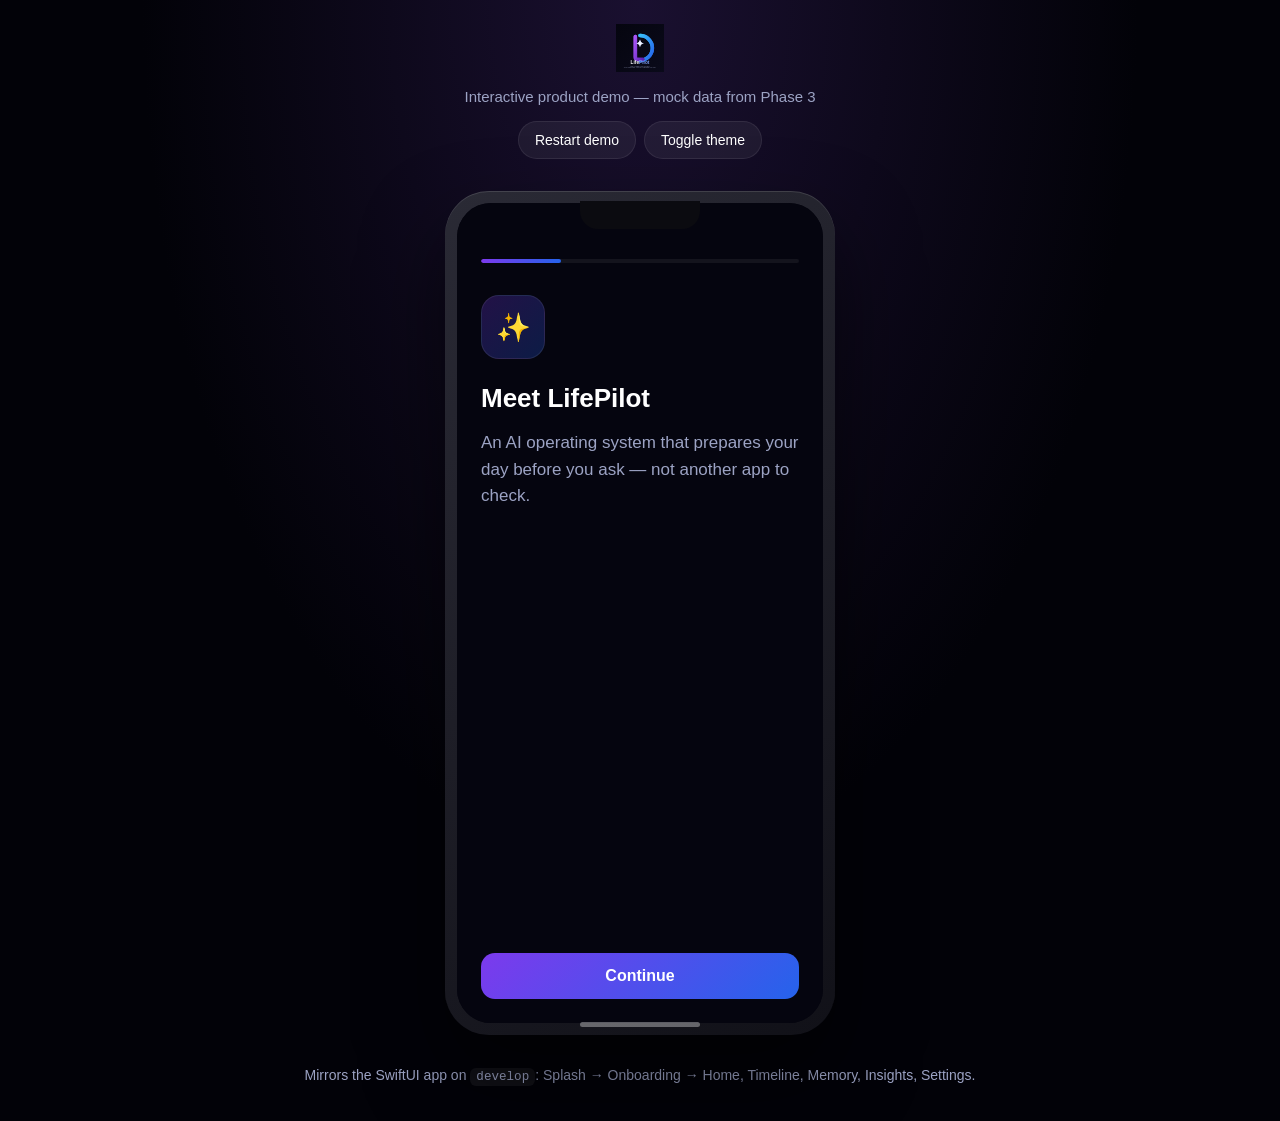
==== commit 544bc010: "deploy: update interactive demo 6f7316116fc4b9355fcddb334ffcb6f577b122d1" ====
--- a/index.html
+++ b/index.html
@@ -1,1062 +1,44 @@
 <!DOCTYPE html>
 <html lang="en">
-<head>
-<meta charset="UTF-8">
-<meta name="viewport" content="width=device-width, initial-scale=1, maximum-scale=1, user-scalable=no, viewport-fit=cover">
-<title>LifePilot — Demo</title>
-<meta name="description" content="LifePilot — the AI operating system that prepares your day before you ask. Interactive hackathon demo.">
-<style>
-  :root {
-    --void: #05050f;
-    --panel: #14121f;
-    --panel-2: #1b1830;
-    --panel-border: #29253f;
-    --ink: #ffffff;
-    --ink-dim: #a6a1c2;
-    --ink-faint: #6d6890;
-    --violet: #a855f7;
-    --blue: #38bdf8;
-    --risk: #f2557a;
-    --success: #34d399;
-  }
-  * { box-sizing: border-box; -webkit-tap-highlight-color: transparent; }
-  html, body {
-    margin: 0; height: 100%; overflow: hidden;
-    background: #000;
-    font-family: -apple-system, BlinkMacSystemFont, "SF Pro Display", "SF Pro Text", "Segoe UI", sans-serif;
-    -webkit-font-smoothing: antialiased;
-  }
-  #app { position: fixed; inset: 0; background: var(--void); color: var(--ink); overflow: hidden; }
-  .view {
-    position: absolute; inset: 0;
-    opacity: 0; pointer-events: none;
-    transition: opacity 0.4s ease;
-    overflow-y: auto; -webkit-overflow-scrolling: touch;
-    scrollbar-width: none;
-  }
-  .view::-webkit-scrollbar { display: none; }
-  .view.active { opacity: 1; pointer-events: auto; }
+  <head>
+    <meta charset="UTF-8" />
+    <meta name="viewport" content="width=device-width, initial-scale=1.0" />
+    <meta
+      name="description"
+      content="LifePilot — The AI operating system that prepares your day before you ask."
+    />
+    <title>LifePilot — Interactive Demo</title>
+    <link rel="stylesheet" href="demo.css" />
+  </head>
+  <body>
+    <div class="page">
+      <header class="page-header">
+        <img src="logo.svg" alt="LifePilot" class="page-logo" width="160" height="48" />
+        <p class="page-tagline">Interactive product demo — mock data from Phase 3</p>
+        <div class="page-controls">
+          <button type="button" class="ghost-btn" id="btn-restart">Restart demo</button>
+          <button type="button" class="ghost-btn" id="btn-theme" aria-pressed="true">Toggle theme</button>
+        </div>
+      </header>
 
-  /* SPLASH */
-  #view-splash { display: flex; flex-direction: column; align-items: center; justify-content: center; gap: 1.4rem; background: radial-gradient(circle at 50% 40%, #150f28 0%, #05050f 70%); }
-  #view-splash .mark { width: 84px; height: 84px; opacity: 0; transform: scale(0.7); }
-  #view-splash.active .mark { animation: markIn 1s cubic-bezier(0.34,1.56,0.64,1) forwards; }
-  #view-splash .word { font-size: 2.1rem; font-weight: 700; letter-spacing: -0.02em; opacity: 0; }
-  #view-splash.active .word { animation: fadeUp 0.7s ease 0.55s forwards; }
-  #view-splash .tagline { font-size: 0.95rem; color: var(--ink-dim); text-align: center; padding: 0 3rem; opacity: 0; font-weight: 500; line-height: 1.5; max-width: 420px; }
-  #view-splash.active .tagline { animation: fadeUp 0.7s ease 1s forwards; }
-  @keyframes markIn { to { opacity: 1; transform: scale(1); } }
-  @keyframes fadeUp { from { opacity: 0; transform: translateY(10px);} to { opacity: 1; transform: translateY(0);} }
-  @keyframes popIn { 0% { opacity: 0; transform: scale(0.9);} 100% { opacity: 1; transform: scale(1);} }
+      <main class="device-stage">
+        <div class="device" role="application" aria-label="LifePilot app demo">
+          <div class="device-notch" aria-hidden="true"></div>
+          <div class="device-screen" id="app-root">
+            <!-- Rendered by demo.js -->
+          </div>
+          <div class="device-home-indicator" aria-hidden="true"></div>
+        </div>
+      </main>
 
-  .phone-col { max-width: 480px; margin: 0 auto; min-height: 100%; position: relative; }
-  .status-bar { height: 54px; display: flex; align-items: center; justify-content: space-between; padding: 0 1.6rem; font-size: 0.85rem; font-weight: 600; position: sticky; top: 0; z-index: 5; background: linear-gradient(var(--void) 60%, transparent); }
-  .content { padding: 0.2rem 1.4rem 6.5rem; }
+      <footer class="page-footer">
+        <p>
+          Mirrors the SwiftUI app on <code>develop</code>: Splash → Onboarding → Home, Timeline,
+          Memory, Insights, Settings.
+        </p>
+      </footer>
+    </div>
 
-  /* ---- App header (hamburger / wordmark / avatar) ---- */
-  .app-header { display: flex; align-items: center; justify-content: space-between; padding: 0.2rem 0 0.9rem; }
-  .app-header .icon-btn { width: 34px; height: 34px; display: flex; align-items: center; justify-content: center; color: var(--ink); }
-  .app-header .icon-btn svg { width: 20px; height: 20px; }
-  .app-header .wordmark { font-size: 1.15rem; font-weight: 800; letter-spacing: -0.01em; }
-  .app-header .wordmark .pilot { background: linear-gradient(120deg, var(--violet), var(--blue)); -webkit-background-clip: text; background-clip: text; color: transparent; }
-  .app-header .avatar-wrap { position: relative; width: 34px; height: 34px; }
-  .app-header .avatar {
-    width: 34px; height: 34px; border-radius: 50%;
-    background: linear-gradient(135deg, var(--violet), var(--blue));
-    display: flex; align-items: center; justify-content: center;
-    font-size: 0.85rem; font-weight: 700; color: #fff;
-  }
-  .app-header .avatar-dot { position: absolute; bottom: -1px; right: -1px; width: 10px; height: 10px; border-radius: 50%; background: var(--violet); border: 2px solid var(--void); }
-
-  .hero-header { margin-bottom: 1.3rem; }
-  .hero-header .date { font-size: 0.85rem; color: var(--ink-faint); font-weight: 600; margin-bottom: 0.25rem; }
-  .hero-header .greeting { font-size: 1.9rem; font-weight: 700; letter-spacing: -0.02em; }
-
-  .weather-card { display: flex; align-items: center; justify-content: space-between; background: var(--panel); border: 1px solid var(--panel-border); border-radius: 18px; padding: 0.9rem 1.1rem; margin-top: 0.9rem; margin-bottom: 1rem; }
-  .weather-left { display: flex; align-items: center; gap: 0.7rem; }
-  .weather-left svg { width: 30px; height: 30px; }
-  .weather-temp { font-size: 1.3rem; font-weight: 700; }
-  .weather-sub { font-size: 0.78rem; color: var(--ink-dim); margin-top: 0.1rem; font-weight: 500; }
-
-  /* ---- Ghost Brain hero card ---- */
-  .hero-card {
-    position: relative; overflow: hidden;
-    border-radius: 26px; padding: 1.5rem 1.4rem; margin-bottom: 1.1rem;
-    background: linear-gradient(155deg, rgba(124,58,237,0.16), rgba(56,189,248,0.05)), var(--panel);
-    border: 1px solid rgba(168,85,247,0.28);
-    box-shadow: 0 25px 60px -24px rgba(124,58,237,0.5), inset 0 1px 0 rgba(255,255,255,0.04);
-    display: flex; align-items: center; justify-content: space-between; gap: 1rem;
-    min-height: 168px;
-  }
-  .hero-card .text-col { flex: 1; min-width: 0; }
-  .hero-card .ghost-label { font-size: 0.68rem; font-weight: 800; letter-spacing: 0.12em; color: var(--violet); text-transform: uppercase; margin-bottom: 0.55rem; }
-  .hero-card .headline { font-size: 1.4rem; font-weight: 700; line-height: 1.28; letter-spacing: -0.01em; }
-  .hero-card .headline .grad { background: linear-gradient(120deg, var(--violet), var(--blue)); -webkit-background-clip: text; background-clip: text; color: transparent; }
-  .hero-card .sub { font-size: 0.85rem; color: var(--ink-dim); margin-top: 0.5rem; font-weight: 500; }
-
-  .ghost-status-row { display: flex; align-items: center; gap: 0.4rem; margin-top: 0.75rem; font-size: 0.72rem; font-weight: 600; color: var(--ink-faint); }
-  .ghost-status-dot { width: 7px; height: 7px; border-radius: 50%; background: var(--success); flex-shrink: 0; box-shadow: 0 0 0 3px rgba(52,211,153,0.18); animation: statusPulse 2s ease-in-out infinite; }
-  @keyframes statusPulse { 0%,100% { opacity: 1; } 50% { opacity: 0.45; } }
-  .ghost-status-text { transition: opacity 0.25s ease; }
-  .ghost-status-text.fading { opacity: 0; }
-  .ghost-status-sep { opacity: 0.4; }
-
-  .ghost-avatar-wrap { position: relative; width: 108px; height: 108px; flex-shrink: 0; }
-  .ghost-avatar-glow {
-    position: absolute; inset: -20px; border-radius: 50%;
-    background: radial-gradient(circle, rgba(124,58,237,0.35) 0%, transparent 70%);
-    animation: glowPulse 3s ease-in-out infinite;
-  }
-  @keyframes glowPulse { 0%,100% { opacity: 0.6; transform: scale(1);} 50% { opacity: 1; transform: scale(1.12);} }
-  .ghost-avatar-svg { position: relative; width: 100%; height: 100%; animation: ghostFloat 3.4s ease-in-out infinite; }
-  @keyframes ghostFloat { 0%,100% { transform: translateY(0);} 50% { transform: translateY(-6px);} }
-  .ghost-eye { animation: eyeBlink 4.5s ease-in-out infinite; transform-origin: center; }
-  @keyframes eyeBlink { 0%, 92%, 100% { transform: scaleY(1);} 96% { transform: scaleY(0.15);} }
-
-  /* ---- Stat grid (2x3) ---- */
-  .stat-grid { display: grid; grid-template-columns: repeat(3, 1fr); gap: 0.55rem; margin-bottom: 1.1rem; }
-  .stat-tile {
-    background: var(--panel); border: 1px solid var(--panel-border); border-radius: 17px;
-    padding: 0.75rem 0.7rem; cursor: pointer; transition: transform 0.15s ease, border-color 0.15s ease;
-    display: flex; flex-direction: column; gap: 0.5rem;
-  }
-  .stat-tile:active { transform: scale(0.96); }
-  .stat-tile .top-row { display: flex; align-items: flex-start; justify-content: space-between; }
-  .stat-tile .icon-badge { width: 30px; height: 30px; border-radius: 9px; display: flex; align-items: center; justify-content: center; font-size: 0.95rem; flex-shrink: 0; }
-  .stat-tile .icon-badge svg { width: 15px; height: 15px; }
-  .stat-tile .chev { color: var(--ink-faint); opacity: 0.6; }
-  .stat-tile .chev svg { width: 12px; height: 12px; }
-  .stat-tile .big { font-size: 0.98rem; font-weight: 700; line-height: 1.2; }
-  .stat-tile .big.accent { color: var(--violet); }
-  .stat-tile .small { font-size: 0.68rem; color: var(--ink-faint); font-weight: 500; margin-top: 0.1rem; line-height: 1.3; }
-  .stat-tile.pulse { animation: tilePulse 0.6s ease; }
-  @keyframes tilePulse { 0% { border-color: var(--panel-border); } 30% { border-color: var(--violet); box-shadow: 0 0 0 3px rgba(168,85,247,0.14); } 100% { border-color: var(--panel-border); box-shadow: none; } }
-  .stat-tile .big, .stat-tile .small { transition: opacity 0.2s ease; }
-
-  .confidence-row { display: flex; align-items: center; gap: 0.6rem; margin-bottom: 1.1rem; }
-  .confidence-track { flex: 1; height: 5px; border-radius: 999px; background: rgba(255,255,255,0.08); overflow: hidden; }
-  .confidence-fill { height: 100%; width: 0%; border-radius: 999px; background: linear-gradient(90deg, var(--violet), var(--blue)); transition: width 1.1s cubic-bezier(0.16,1,0.3,1) 0.3s; }
-  .confidence-label { font-size: 0.78rem; font-weight: 700; color: var(--ink-dim); white-space: nowrap; }
-  .cta { width: 100%; padding: 0.95rem 0; border-radius: 15px; border: none; background: linear-gradient(135deg, var(--violet), var(--blue)); color: #fff; font-weight: 700; font-size: 0.95rem; cursor: pointer; font-family: inherit; transition: transform 0.15s ease, opacity 0.15s ease; display: flex; align-items: center; justify-content: center; gap: 0.5rem; }
-  .cta:active { transform: scale(0.97); opacity: 0.9; }
-  .cta:disabled { opacity: 0.4; pointer-events: none; }
-  .cta svg { width: 16px; height: 16px; }
-
-  /* ---- AI Insight card ---- */
-  .insight-highlight {
-    display: flex; align-items: flex-start; gap: 0.7rem;
-    background: var(--panel); border: 1px solid var(--panel-border); border-radius: 18px;
-    padding: 0.9rem 1rem; margin-bottom: 0.6rem; cursor: pointer;
-  }
-  .insight-highlight .ico { width: 34px; height: 34px; border-radius: 10px; flex-shrink: 0; background: linear-gradient(135deg, rgba(124,58,237,0.22), rgba(56,189,248,0.14)); display: flex; align-items: center; justify-content: center; }
-  .insight-highlight .ico svg { width: 17px; height: 17px; color: var(--violet); }
-  .insight-highlight .title { font-size: 0.85rem; font-weight: 700; margin-bottom: 0.15rem; }
-  .insight-highlight .body { font-size: 0.8rem; color: var(--ink-dim); line-height: 1.45; }
-  .insight-highlight .body b { color: var(--violet); font-weight: 700; }
-
-  /* ---- Quick actions row ---- */
-  .quick-actions-row { display: grid; grid-template-columns: repeat(6, 1fr); gap: 0.45rem; margin-bottom: 1.1rem; }
-  .qa-tile { display: flex; flex-direction: column; align-items: center; gap: 0.4rem; cursor: pointer; }
-  .qa-tile .circle { width: 46px; height: 46px; border-radius: 15px; background: var(--panel); border: 1px solid var(--panel-border); display: flex; align-items: center; justify-content: center; transition: transform 0.15s ease; }
-  .qa-tile:active .circle { transform: scale(0.9); }
-  .qa-tile .circle svg { width: 19px; height: 19px; }
-  .qa-tile .lbl { font-size: 0.6rem; font-weight: 600; color: var(--ink-dim); }
-
-  .section-label { display: flex; align-items: center; justify-content: space-between; gap: 0.45rem; font-size: 0.98rem; font-weight: 700; margin: 1.3rem 0 0.65rem; }
-  .section-label .left { display: flex; align-items: center; gap: 0.45rem; }
-  .section-label svg { width: 16px; height: 16px; flex-shrink: 0; }
-  .section-label .count { font-size: 0.72rem; font-weight: 700; color: var(--ink-faint); }
-
-  .card { background: var(--panel); border: 1px solid var(--panel-border); border-radius: 18px; padding: 0.9rem 1rem; margin-bottom: 0.6rem; }
-  .empty-card { text-align: center; padding: 1.6rem 1rem; color: var(--ink-faint); font-size: 0.85rem; font-weight: 500; }
-
-  .rec-row { display: flex; align-items: center; gap: 0.65rem; padding: 0.7rem 0; border-bottom: 1px solid var(--panel-border); animation: popIn 0.35s ease; }
-  .rec-row:last-child { border-bottom: none; }
-  .rec-row .icon { width: 34px; height: 34px; border-radius: 10px; flex-shrink: 0; display: flex; align-items: center; justify-content: center; font-size: 1rem; background: linear-gradient(135deg, rgba(168,85,247,0.16), rgba(56,189,248,0.16)); }
-  .rec-row .body { flex: 1; min-width: 0; cursor: pointer; }
-  .rec-row .title { font-size: 0.87rem; font-weight: 600; }
-  .rec-row .why { font-size: 0.74rem; color: var(--ink-dim); margin-top: 0.15rem; }
-  .rec-row .badge { font-size: 0.62rem; font-weight: 700; padding: 0.15rem 0.5rem; border-radius: 999px; margin-top: 0.3rem; display: inline-block; }
-  .rec-row .badge.high { background: rgba(242,85,122,0.16); color: var(--risk); }
-  .rec-row .badge.med { background: rgba(56,189,248,0.16); color: var(--blue); }
-  .quick-approve { width: 30px; height: 30px; border-radius: 50%; border: 1.5px solid var(--panel-border); flex-shrink: 0; display: flex; align-items: center; justify-content: center; cursor: pointer; transition: all 0.2s ease; background: transparent; }
-  .quick-approve svg { width: 14px; height: 14px; opacity: 0; transition: opacity 0.15s ease; }
-  .quick-approve.done { background: var(--success); border-color: var(--success); }
-  .quick-approve.done svg { opacity: 1; }
-
-  .timeline-row { display: flex; gap: 0.7rem; align-items: flex-start; padding: 0.6rem 0; }
-  .timeline-row .time { width: 50px; flex-shrink: 0; text-align: left; font-size: 0.78rem; font-weight: 700; color: var(--ink-dim); padding-top: 0.15rem; }
-  .timeline-row .rail { display: flex; flex-direction: column; align-items: center; flex-shrink: 0; }
-  .timeline-row .dot { width: 10px; height: 10px; border-radius: 50%; background: var(--violet); box-shadow: 0 0 0 4px rgba(168,85,247,0.14); margin-top: 0.22rem; transition: background 0.3s ease, box-shadow 0.3s ease; }
-  .timeline-row .dot.done { background: var(--success); box-shadow: 0 0 0 4px rgba(52,211,153,0.14); }
-  .timeline-row .line { width: 2px; flex: 1; background: var(--panel-border); margin-top: 0.3rem; min-height: 28px; }
-  .timeline-row:last-child .line { display: none; }
-  .timeline-row .info { flex: 1; min-width: 0; }
-  .timeline-row .info .title-row { display: flex; align-items: center; flex-wrap: wrap; gap: 0.4rem; }
-  .timeline-row .info .title { font-size: 0.9rem; font-weight: 600; }
-  .timeline-row .info .sub { font-size: 0.75rem; color: var(--ink-faint); margin-top: 0.1rem; }
-  .timeline-row .tag { font-size: 0.62rem; font-weight: 700; color: var(--success); background: rgba(52,211,153,0.14); padding: 0.15rem 0.5rem; border-radius: 999px; }
-  .timeline-row .countdown { font-size: 0.68rem; font-weight: 700; color: var(--blue); background: rgba(56,189,248,0.12); padding: 0.28rem 0.6rem; border-radius: 999px; white-space: nowrap; flex-shrink: 0; margin-left: auto; align-self: flex-start; }
-  .timeline-row .recommended { font-size: 0.68rem; font-weight: 700; color: var(--violet); background: rgba(168,85,247,0.14); padding: 0.28rem 0.6rem; border-radius: 999px; white-space: nowrap; flex-shrink: 0; margin-left: auto; align-self: flex-start; }
-  .timeline-row .now-badge { font-size: 0.62rem; font-weight: 800; letter-spacing: 0.04em; color: var(--void); background: var(--success); padding: 0.22rem 0.55rem; border-radius: 999px; white-space: nowrap; flex-shrink: 0; margin-left: auto; align-self: flex-start; display: inline-flex; align-items: center; gap: 0.3rem; animation: nowBadgePulse 1.6s ease-in-out infinite; }
-  @keyframes nowBadgePulse { 0%,100% { box-shadow: 0 0 0 0 rgba(52,211,153,0.5); } 50% { box-shadow: 0 0 0 5px rgba(52,211,153,0); } }
-  .timeline-row.is-now .info .title { color: var(--success); }
-  .timeline-row.is-past { opacity: 0.55; }
-  .timeline-row.is-future { opacity: 0.72; }
-  .timeline-header-row { display: flex; align-items: center; justify-content: space-between; }
-  .timeline-header-row .view-full { font-size: 0.8rem; font-weight: 700; color: var(--violet); cursor: pointer; }
-
-  /* ---- Live activity feed ---- */
-  .activity-feed { display: flex; flex-direction: column; gap: 0.1rem; }
-  .activity-row { display: flex; align-items: center; gap: 0.55rem; padding: 0.4rem 0; font-size: 0.74rem; color: var(--ink-faint); animation: activityIn 0.4s ease; }
-  @keyframes activityIn { from { opacity: 0; transform: translateY(-4px); } to { opacity: 1; transform: translateY(0); } }
-  .activity-row.fading { opacity: 0; transform: translateY(4px); transition: opacity 0.5s ease, transform 0.5s ease; }
-  .activity-row .a-time { font-weight: 700; color: var(--ink-dim); width: 42px; flex-shrink: 0; font-variant-numeric: tabular-nums; }
-  .activity-row .a-dot { width: 5px; height: 5px; border-radius: 50%; background: var(--violet); flex-shrink: 0; }
-  .activity-row .a-text { flex: 1; }
-
-  /* ---- Floating AI alert ---- */
-  .ai-alert-stack { position: fixed; top: calc(0.8rem + env(safe-area-inset-top)); left: 0; right: 0; z-index: 80; display: flex; justify-content: center; pointer-events: none; }
-  .ai-alert { width: calc(100% - 1.6rem); max-width: 420px; background: rgba(20,18,31,0.92); backdrop-filter: blur(20px); border: 1px solid rgba(168,85,247,0.35); border-radius: 20px; padding: 0.9rem 1rem; box-shadow: 0 20px 45px -18px rgba(0,0,0,0.6); pointer-events: auto; transform: translateY(-140%); opacity: 0; transition: transform 0.5s cubic-bezier(0.16,1,0.3,1), opacity 0.4s ease; }
-  .ai-alert.show { transform: translateY(0); opacity: 1; }
-  .ai-alert .a-head { display: flex; align-items: center; gap: 0.5rem; margin-bottom: 0.5rem; }
-  .ai-alert .a-icon { width: 26px; height: 26px; border-radius: 8px; background: linear-gradient(135deg, var(--violet), var(--blue)); display: flex; align-items: center; justify-content: center; font-size: 0.85rem; flex-shrink: 0; }
-  .ai-alert .a-title { font-size: 0.78rem; font-weight: 700; }
-  .ai-alert .a-body { font-size: 0.85rem; font-weight: 600; margin-bottom: 0.15rem; }
-  .ai-alert .a-rec { font-size: 0.78rem; color: var(--ink-dim); margin-bottom: 0.7rem; }
-  .ai-alert .a-rec b { color: var(--blue); font-weight: 700; }
-  .ai-alert .a-buttons { display: flex; gap: 0.5rem; }
-  .ai-alert .a-buttons button { flex: 1; font-family: inherit; font-size: 0.78rem; font-weight: 700; padding: 0.5rem 0; border-radius: 10px; cursor: pointer; border: none; }
-  .ai-alert .a-approve { background: linear-gradient(135deg, var(--violet), var(--blue)); color: #fff; }
-  .ai-alert .a-dismiss { background: var(--panel-2); color: var(--ink-dim); border: 1px solid var(--panel-border) !important; }
-
-  .tab-bar { position: fixed; bottom: 0; left: 0; right: 0; display: flex; justify-content: center; padding: 0.8rem 0.5rem calc(1.2rem + env(safe-area-inset-bottom)); background: rgba(20,18,31,0.85); backdrop-filter: blur(24px); border-top: 1px solid var(--panel-border); z-index: 10; }
-  .tab-bar-inner { display: flex; justify-content: space-around; width: 100%; max-width: 480px; }
-  .tab { display: flex; flex-direction: column; align-items: center; gap: 0.25rem; color: var(--ink-faint); font-size: 0.64rem; font-weight: 600; cursor: pointer; padding: 0.2rem 0.6rem; position: relative; }
-  .tab svg { width: 22px; height: 22px; }
-  .tab.tab-active { color: var(--violet); }
-  .tab .dot-badge { position: absolute; top: -1px; right: 8px; width: 7px; height: 7px; border-radius: 50%; background: var(--risk); }
-
-  /* SHEET */
-  #view-sheet { background: rgba(0,0,0,0.55); display: flex; align-items: flex-end; }
-  .sheet-wrap { width: 100%; max-width: 480px; margin: 0 auto; }
-  .sheet { background: var(--panel); border-radius: 28px 28px 0 0; max-height: 90vh; display: flex; flex-direction: column; transform: translateY(100%); transition: transform 0.45s cubic-bezier(0.16,1,0.3,1); border-top: 1px solid var(--panel-border); }
-  #view-sheet.active .sheet { transform: translateY(0); }
-  .sheet-handle { width: 38px; height: 4px; border-radius: 999px; background: var(--panel-border); margin: 0.8rem auto 0.4rem; flex-shrink: 0; }
-  .sheet-body { padding: 0.8rem 1.5rem 1.4rem; overflow-y: auto; }
-  .sheet-badge { display: inline-block; font-size: 0.68rem; font-weight: 700; letter-spacing: 0.03em; padding: 0.25rem 0.6rem; border-radius: 999px; margin-bottom: 0.8rem; }
-  .sheet-badge.high { background: rgba(242,85,122,0.16); color: var(--risk); }
-  .sheet-badge.med { background: rgba(56,189,248,0.16); color: var(--blue); }
-  .sheet-body h2 { font-size: 1.35rem; font-weight: 700; margin: 0 0 0.3rem; line-height: 1.3; }
-  .sheet-meta-row { display: flex; align-items: center; gap: 0.5rem; font-size: 0.85rem; color: var(--ink-dim); font-weight: 500; margin-bottom: 0.6rem; }
-  .sheet-meta-row svg { width: 16px; height: 16px; flex-shrink: 0; }
-  .sheet-section-title { font-size: 0.72rem; font-weight: 700; letter-spacing: 0.06em; text-transform: uppercase; color: var(--ink-faint); margin: 1.1rem 0 0.5rem; }
-  .benefit-row { display: flex; align-items: center; gap: 0.55rem; padding: 0.4rem 0; font-size: 0.9rem; font-weight: 500; }
-  .benefit-row .check { width: 20px; height: 20px; border-radius: 50%; background: rgba(52,211,153,0.16); display: flex; align-items: center; justify-content: center; flex-shrink: 0; }
-  .benefit-row .check svg { width: 11px; height: 11px; }
-  .sheet-buttons { display: flex; gap: 0.7rem; margin-top: 1.4rem; }
-  .sheet-buttons button { flex: 1; font-family: inherit; font-size: 0.9rem; font-weight: 700; padding: 0.85rem 0; border-radius: 14px; cursor: pointer; transition: transform 0.15s ease, opacity 0.15s ease; }
-  .sheet-buttons button:active { transform: scale(0.96); }
-  .btn-notnow { background: var(--panel-2); color: var(--ink); border: 1px solid var(--panel-border); }
-  .btn-approve { background: linear-gradient(135deg, var(--violet), var(--blue)); color: #fff; border: none; }
-  .btn-approve.done { background: var(--success); }
-
-  #view-approving { background: radial-gradient(circle at 50% 40%, #1b1235 0%, #05050f 70%); display: flex; flex-direction: column; align-items: center; justify-content: center; gap: 1.3rem; }
-  .approve-ring { width: 100px; height: 100px; border-radius: 50%; background: linear-gradient(135deg, var(--violet), var(--blue)); display: flex; align-items: center; justify-content: center; transform: scale(0); }
-  #view-approving.active .approve-ring { animation: ringIn 0.55s cubic-bezier(0.34,1.56,0.64,1) forwards; }
-  @keyframes ringIn { to { transform: scale(1); } }
-  .approve-ring svg { width: 46px; height: 46px; opacity: 0; stroke-dasharray: 30; stroke-dashoffset: 30; }
-  #view-approving.active .approve-ring svg { animation: fadeUp 0.3s ease 0.35s forwards, drawCheck 0.5s ease 0.35s forwards; }
-  @keyframes drawCheck { to { stroke-dashoffset: 0; } }
-  #view-approving .msg { font-size: 1.2rem; font-weight: 700; opacity: 0; text-align: center; }
-  #view-approving.active .msg { animation: fadeUp 0.5s ease 0.75s forwards; }
-  #view-approving .sub { font-size: 0.85rem; color: var(--ink-dim); opacity: 0; text-align: center; padding: 0 2.5rem; }
-  #view-approving.active .sub { animation: fadeUp 0.5s ease 0.95s forwards; }
-
-  .screen-title { font-size: 1.9rem; font-weight: 700; letter-spacing: -0.02em; margin-bottom: 1.3rem; }
-  .big-card .timeline-row { padding: 0.75rem 0; }
-  .big-card .time { font-size: 0.8rem; }
-  .big-card .title { font-size: 1rem; }
-
-  .insight-row { display: flex; justify-content: space-between; align-items: baseline; padding: 0.5rem 0; }
-  .insight-row .label { font-size: 0.85rem; color: var(--ink-dim); font-weight: 500; }
-  .insight-row .value { font-size: 0.95rem; font-weight: 700; }
-  .insight-row .value.up { color: var(--success); }
-
-  .memory-chip-row { display: flex; align-items: center; gap: 0.7rem; padding: 0.65rem 0; border-bottom: 1px solid var(--panel-border); }
-  .memory-chip-row:last-child { border-bottom: none; }
-  .memory-chip-row .av { width: 34px; height: 34px; border-radius: 50%; flex-shrink: 0; display: flex; align-items: center; justify-content: center; font-size: 0.95rem; background: linear-gradient(135deg, rgba(168,85,247,0.2), rgba(56,189,248,0.2)); }
-  .memory-chip-row .name { font-size: 0.87rem; font-weight: 600; }
-  .memory-chip-row .detail { font-size: 0.74rem; color: var(--ink-dim); }
-
-  .settings-row { display: flex; align-items: center; justify-content: space-between; padding: 0.8rem 0; border-bottom: 1px solid var(--panel-border); }
-  .settings-row:last-child { border-bottom: none; }
-  .settings-row .left { display: flex; align-items: center; gap: 0.7rem; }
-  .settings-row .icon { width: 30px; height: 30px; border-radius: 8px; display: flex; align-items: center; justify-content: center; background: linear-gradient(135deg, var(--violet), var(--blue)); flex-shrink: 0; }
-  .settings-row .icon svg { width: 15px; height: 15px; }
-  .settings-row .label { font-size: 0.87rem; font-weight: 600; }
-  .settings-row .value { font-size: 0.8rem; color: var(--ink-faint); }
-  .toggle { width: 42px; height: 25px; border-radius: 999px; background: var(--panel-border); position: relative; cursor: pointer; transition: background 0.2s ease; flex-shrink: 0; }
-  .toggle.on { background: var(--violet); }
-  .toggle .knob { width: 21px; height: 21px; border-radius: 50%; background: #fff; position: absolute; top: 2px; left: 2px; transition: left 0.2s ease; }
-  .toggle.on .knob { left: 19px; }
-
-  #view-success { background: radial-gradient(circle at 50% 35%, #1b1235 0%, #05050f 75%); display: flex; flex-direction: column; align-items: center; justify-content: center; gap: 1.4rem; text-align: center; padding: 0 2rem; }
-  .ghost-avatar { width: 110px; height: 110px; border-radius: 50%; background: linear-gradient(155deg, rgba(168,85,247,0.3), rgba(56,189,248,0.18)); border: 1px solid rgba(168,85,247,0.3); display: flex; align-items: center; justify-content: center; transform: scale(0); }
-  #view-success.active .ghost-avatar { animation: ringIn 0.6s cubic-bezier(0.34,1.56,0.64,1) forwards; }
-  .ghost-avatar svg { width: 52px; height: 52px; animation: sparkPulse 2.4s ease-in-out infinite; }
-  @keyframes sparkPulse { 0%,100% { transform: scale(1) rotate(0deg); opacity: 1;} 50% { transform: scale(1.18) rotate(8deg); opacity: 0.75;} }
-  #view-success .msg { font-size: 1.55rem; font-weight: 700; opacity: 0; letter-spacing: -0.01em; }
-  #view-success.active .msg { animation: fadeUp 0.55s ease 0.5s forwards; }
-  #view-success .sub2 { font-size: 0.92rem; color: var(--ink-dim); opacity: 0; max-width: 320px; line-height: 1.5; }
-  #view-success.active .sub2 { animation: fadeUp 0.55s ease 0.75s forwards; }
-  #view-success .cta { max-width: 280px; opacity: 0; margin-top: 0.6rem; }
-  #view-success.active .cta { animation: fadeUp 0.55s ease 1s forwards; }
-
-  #replay { position: fixed; top: 1rem; right: 1rem; z-index: 50; width: 38px; height: 38px; border-radius: 50%; background: rgba(255,255,255,0.08); backdrop-filter: blur(10px); border: 1px solid rgba(255,255,255,0.1); display: flex; align-items: center; justify-content: center; cursor: pointer; color: var(--ink-dim); }
-  #replay svg { width: 17px; height: 17px; }
-  #replay:active { transform: scale(0.9); }
-
-  .toast { position: fixed; bottom: 5.6rem; left: 50%; transform: translateX(-50%) translateY(10px); background: var(--panel-2); border: 1px solid var(--panel-border); padding: 0.6rem 1.1rem; border-radius: 999px; font-size: 0.8rem; font-weight: 600; opacity: 0; pointer-events: none; transition: all 0.3s ease; z-index: 60; white-space: nowrap; display: flex; align-items: center; gap: 0.4rem; }
-  .toast.show { opacity: 1; transform: translateX(-50%) translateY(0); }
-  .toast svg { width: 14px; height: 14px; color: var(--success); flex-shrink: 0; }
-</style>
-</head>
-<body>
-
-<div id="app">
-
-  <div class="view active" id="view-splash">
-    <svg class="mark" viewBox="0 0 100 100" fill="none">
-      <defs>
-        <linearGradient id="markGrad" x1="0" y1="0" x2="1" y2="1">
-          <stop offset="0%" stop-color="#a855f7"/>
-          <stop offset="100%" stop-color="#38bdf8"/>
-        </linearGradient>
-      </defs>
-      <path d="M50 10 A40 40 0 1 1 50 90" stroke="url(#markGrad)" stroke-width="8" stroke-linecap="round" fill="none"/>
-      <path d="M40 26 L40 68 A5 5 0 0 0 45 73 L56 73" stroke="url(#markGrad)" stroke-width="8" stroke-linecap="round" fill="none"/>
-      <path d="M50 32 C52 40 58 44 66 46 C58 48 52 52 50 60 C48 52 42 48 34 46 C42 44 48 40 50 32Z" fill="#fff"/>
-    </svg>
-    <div class="word">LifePilot</div>
-    <div class="tagline">The AI Operating System That Prepares Your Day Before You Ask</div>
-  </div>
-
-  <div class="view" id="view-briefing">
-    <div class="phone-col">
-      <div class="status-bar"><span>9:41</span><span>●●●●●  Wi‑Fi  🔋</span></div>
-      <div class="content" id="briefing-content"></div>
-    </div>
-    <div class="tab-bar">
-      <div class="tab-bar-inner" id="tab-bar-inner"></div>
-    </div>
-  </div>
-
-  <div class="view" id="view-sheet">
-    <div class="sheet-wrap">
-      <div class="sheet">
-        <div class="sheet-handle"></div>
-        <div class="sheet-body" id="sheet-body"></div>
-      </div>
-    </div>
-  </div>
-
-  <div class="view" id="view-approving">
-    <div class="approve-ring">
-      <svg viewBox="0 0 24 24" fill="none" stroke="#fff" stroke-width="3"><path d="M20 6L9 17l-5-5"/></svg>
-    </div>
-    <div class="msg" id="approving-msg">Your day has been updated.</div>
-    <div class="sub" id="approving-sub">Timeline adjusted.</div>
-  </div>
-
-  <div class="view" id="view-timeline">
-    <div class="phone-col">
-      <div class="status-bar"><span>9:41</span><span>●●●●●  Wi‑Fi  🔋</span></div>
-      <div class="content" id="timeline-content"></div>
-    </div>
-    <div class="tab-bar"><div class="tab-bar-inner" id="tab-bar-inner-2"></div></div>
-  </div>
-
-  <div class="view" id="view-memory">
-    <div class="phone-col">
-      <div class="status-bar"><span>9:41</span><span>●●●●●  Wi‑Fi  🔋</span></div>
-      <div class="content" id="memory-content"></div>
-    </div>
-    <div class="tab-bar"><div class="tab-bar-inner" id="tab-bar-inner-3"></div></div>
-  </div>
-
-  <div class="view" id="view-insights">
-    <div class="phone-col">
-      <div class="status-bar"><span>9:41</span><span>●●●●●  Wi‑Fi  🔋</span></div>
-      <div class="content" id="insights-content"></div>
-    </div>
-    <div class="tab-bar"><div class="tab-bar-inner" id="tab-bar-inner-4"></div></div>
-  </div>
-
-  <div class="view" id="view-settings">
-    <div class="phone-col">
-      <div class="status-bar"><span>9:41</span><span>●●●●●  Wi‑Fi  🔋</span></div>
-      <div class="content" id="settings-content"></div>
-    </div>
-    <div class="tab-bar"><div class="tab-bar-inner" id="tab-bar-inner-5"></div></div>
-  </div>
-
-  <div class="view" id="view-success">
-    <div class="ghost-avatar"><svg viewBox="0 0 24 24" fill="none"><path d="M12 2L14 9L21 12L14 15L12 22L10 15L3 12L10 9L12 2Z" fill="url(#markGrad)"/></svg></div>
-    <div class="msg" id="success-msg">Your day is ready, Tanvir.</div>
-    <div class="sub2">I'll continue preparing your day.</div>
-    <button class="cta" onclick="restart()">Start Day</button>
-  </div>
-
-  <div class="ai-alert-stack" id="ai-alert-stack"></div>
-
-  <div id="replay" onclick="restart()" title="Replay demo">
-    <svg viewBox="0 0 24 24" fill="none" stroke="currentColor" stroke-width="2.2"><path d="M1 4v6h6M23 20v-6h-6"/><path d="M20.49 9A9 9 0 105.64 18.36L1 14M3.51 15A9 9 0 0018.36 5.64L23 10"/></svg>
-  </div>
-
-  <div class="toast" id="toast"><svg viewBox="0 0 24 24" fill="none" stroke="currentColor" stroke-width="3"><path d="M20 6L9 17l-5-5"/></svg><span id="toast-text"></span></div>
-
-</div>
-
-<script>
-  /* ============ STATE (fake data, real mutation) ============ */
-  const state = {
-    user: 'Tanvir',
-    recommendations: [
-      { id: 'r1', icon: '🚗', title: 'Leave 15 minutes earlier', why: 'Traffic is 34% heavier than normal on your route.', badge: 'high',
-        detail: { meta: [['🚦','Traffic is 34% heavier than normal'], ['🌧️','Rain begins at 08:40']],
-          benefits: ['Arrive on time', 'Avoid rain', 'Less stress'] }, approved: false },
-      { id: 'r2', icon: '☔', title: 'Rain before your commute', why: 'Bring an umbrella — 60% chance from 08:40.', badge: 'med',
-        detail: { meta: [['🌧️','60% chance of rain starting 08:40'], ['🌡️','17°C, feels like 15°C']],
-          benefits: ['Stay dry', 'No last-minute scramble'] }, approved: false },
-      { id: 'r3', icon: '👥', title: 'Team meeting in 2 hours', why: 'Prep notes from last sync are ready to review.', badge: 'med',
-        detail: { meta: [['📋','3 open action items from last meeting'], ['⏱️','Starts 09:00, 30 min']],
-          benefits: ['Walk in prepared', 'No forgotten follow-ups'] }, approved: false },
-      { id: 'r4', icon: '💳', title: 'Adobe renews today', why: '$52.99 charge expected — flagged for your review.', badge: 'high',
-        detail: { meta: [['💳','$52.99 renewal expected today'], ['📊','3rd price increase this year']],
-          benefits: ['No surprise charge', 'Chance to cancel first'] }, approved: false },
-    ],
-    timeline: [
-      { time: '08:30', title: 'Leave Home', sub: null, done: false, tag: null },
-      { time: '09:00', title: 'Team Meeting', sub: 'Project Phoenix', done: false, tag: null },
-      { time: '13:00', title: 'Lunch with Sarah', sub: null, done: false, tag: null },
-      { time: '15:30', title: 'Client Presentation', sub: 'Prep time: 45 min', done: false, tag: null },
-      { time: '18:00', title: 'Gym', sub: 'Upper Body', done: false, tag: null },
-    ],
-    insights: [
-      { label: 'Time saved this week', value: '4.5 hrs', up: true },
-      { label: 'Tasks automated', value: '12', up: true },
-      { label: 'Productivity score', value: '94%', up: false },
-      { label: 'Recommendations approved', value: '0', up: false, id: 'approvedCount' },
-    ],
-    memory: [
-      { av: '👩', name: 'Sarah Chen', detail: 'Lunch partner · met 8 times' },
-      { av: '👨', name: 'Priya Patel', detail: 'Design lead · 1:1 every Thursday' },
-      { av: '🏢', name: 'Lincoln Elementary', detail: 'School pickup · daily 2:00 PM' },
-      { av: '✈️', name: 'United Airlines', detail: 'Preferred carrier · 12 trips' },
-    ],
-    activeRecId: null,
-    currentTab: 'home',
-
-    // live monitoring layer
-    status: 'Monitoring your day',
-    lastUpdate: 'Just now',
-    ctaLabel: 'Review Recommendations',
-    activity: [],
-    liveTiles: {
-      weather: { big: '17°', small: 'Light Rain' },
-      travel: { big: 'Leave in 15 min', small: 'Heavy traffic today' },
-      email: { big: '2 Important', small: 'Requires your reply' },
-      meeting: { big: 'Meeting in 2h', small: '10:00 – 11:00 AM' },
-      finance: { big: 'Adobe renews', small: '£52.99 · Annual Plan' },
-      tasks: { big: `${5} tasks`, small: 'See all tasks' },
-    },
-  };
-
-  const STATUS_MESSAGES = [
-    'Checking traffic...', 'Checking calendar...', 'Weather updated', 'Email analysed',
-    'Travel recalculated', 'Meeting confirmed', 'Everything looks good', 'New recommendation found',
-    'Schedule optimised', 'Health summary updated', 'Scanning inbox...', 'Syncing timeline...',
-  ];
-
-  const CTA_LABELS = ['Review Recommendations', 'Travel Updated', 'Weather Alert', 'Meeting Changed', '1 New Insight', 'Everything Looks Good'];
-
-  const ALERT_POOL = [
-    { icon: '🧠', title: 'Ghost Brain', body: 'Traffic increased.', rec: 'Leave now.', action: 'r1' },
-    { icon: '📅', title: 'Ghost Brain', body: 'Meeting moved.', rec: 'Leave 10 minutes later.', action: null },
-    { icon: '🌧️', title: 'Ghost Brain', body: 'Rain arriving sooner.', rec: 'Bring an umbrella.', action: 'r2' },
-    { icon: '✉️', title: 'Ghost Brain', body: 'You received an important email.', rec: 'Reply before 11 AM.', action: null },
-    { icon: '💳', title: 'Ghost Brain', body: 'Adobe payment due tomorrow.', rec: 'Review your subscription.', action: 'r4' },
-    { icon: '✅', title: 'Ghost Brain', body: 'Task list updated.', rec: 'One task completed automatically.', action: null },
-  ];
-
-  const ACTIVITY_MESSAGES = [
-    'Traffic checked', 'Calendar synced', 'Weather updated', 'Timeline optimised', 'Everything normal',
-    'Inbox scanned', 'Route recalculated', 'Meeting notes prepped', 'Finance checked', 'Health summary refreshed',
-  ];
-
-  /* ============ ICONS ============ */
-  const ICON_HOME = '<svg viewBox="0 0 24 24" fill="none" stroke="currentColor" stroke-width="2"><path d="M3 12l9-9 9 9M5 10v10h14V10"/></svg>';
-  const ICON_TIMELINE = '<svg viewBox="0 0 24 24" fill="none" stroke="currentColor" stroke-width="2"><path d="M8 6h13M8 12h13M8 18h13M3 6h.01M3 12h.01M3 18h.01"/></svg>';
-  const ICON_MEMORY = '<svg viewBox="0 0 24 24" fill="none" stroke="currentColor" stroke-width="2"><path d="M12 2a4 4 0 014 4c0 2-2 3-2 5H10c0-2-2-3-2-5a4 4 0 014-4zM10 17h4M9 21h6"/></svg>';
-  const ICON_INSIGHTS = '<svg viewBox="0 0 24 24" fill="none" stroke="currentColor" stroke-width="2"><path d="M3 3v18h18M7 15l4-4 4 4 5-6"/></svg>';
-  const ICON_SETTINGS = '<svg viewBox="0 0 24 24" fill="none" stroke="currentColor" stroke-width="2"><circle cx="12" cy="12" r="3"/><path d="M19.4 15a1.65 1.65 0 00.33 1.82l.06.06a2 2 0 11-2.83 2.83l-.06-.06a1.65 1.65 0 00-1.82-.33 1.65 1.65 0 00-1 1.51V21a2 2 0 01-4 0v-.09A1.65 1.65 0 009 19.4a1.65 1.65 0 00-1.82.33l-.06.06a2 2 0 11-2.83-2.83l.06-.06A1.65 1.65 0 004.6 15a1.65 1.65 0 00-1.51-1H3a2 2 0 010-4h.09A1.65 1.65 0 004.6 9a1.65 1.65 0 00-.33-1.82l-.06-.06a2 2 0 112.83-2.83l.06.06A1.65 1.65 0 009 4.6a1.65 1.65 0 001-1.51V3a2 2 0 014 0v.09a1.65 1.65 0 001 1.51 1.65 1.65 0 001.82-.33l.06-.06a2 2 0 112.83 2.83l-.06.06A1.65 1.65 0 0019.4 9a1.65 1.65 0 001.51 1H21a2 2 0 010 4h-.09a1.65 1.65 0 00-1.51 1z"/></svg>';
-
-  const ICON_CHAT = '<svg viewBox="0 0 24 24" fill="none" stroke="currentColor" stroke-width="2"><path d="M21 11.5a8.38 8.38 0 01-.9 3.8 8.5 8.5 0 01-7.6 4.7 8.38 8.38 0 01-3.8-.9L3 21l1.9-5.7a8.38 8.38 0 01-.9-3.8 8.5 8.5 0 014.7-7.6 8.38 8.38 0 013.8-.9h.5a8.48 8.48 0 018 8v.5z"/></svg>';
-  const ICON_PROFILE = '<svg viewBox="0 0 24 24" fill="none" stroke="currentColor" stroke-width="2"><path d="M20 21v-2a4 4 0 00-4-4H8a4 4 0 00-4 4v2"/><circle cx="12" cy="7" r="4"/></svg>';
-
-  const TABS = [
-    { key: 'home', label: 'Home', icon: ICON_HOME, view: 'view-briefing', render: renderBriefing },
-    { key: 'timeline', label: 'Timeline', icon: ICON_TIMELINE, view: 'view-timeline', render: renderTimeline },
-    { key: 'memory', label: 'AI Chat', icon: ICON_CHAT, view: 'view-memory', render: renderMemory },
-    { key: 'insights', label: 'Insights', icon: ICON_INSIGHTS, view: 'view-insights', render: renderInsights },
-    { key: 'settings', label: 'Profile', icon: ICON_PROFILE, view: 'view-settings', render: renderSettings },
-  ];
-
-  function tabBarHTML(activeKey) {
-    return TABS.map(t => {
-      const pendingCount = t.key === 'home' ? state.recommendations.filter(r => !r.approved).length : 0;
-      return `<div class="tab ${t.key === activeKey ? 'tab-active' : ''}" onclick="goTab('${t.key}')">
-        ${t.icon}${t.label}
-        ${pendingCount > 0 ? '<span class="dot-badge"></span>' : ''}
-      </div>`;
-    }).join('');
-  }
-
-  function refreshAllTabBars() {
-    ['tab-bar-inner','tab-bar-inner-2','tab-bar-inner-3','tab-bar-inner-4','tab-bar-inner-5'].forEach(id => {
-      const el = document.getElementById(id);
-      if (el) el.innerHTML = tabBarHTML(state.currentTab);
-    });
-  }
-
-  function goTab(key) {
-    state.currentTab = key;
-    const tab = TABS.find(t => t.key === key);
-    showView(tab.view);
-    tab.render();
-    refreshAllTabBars();
-  }
-
-  function showView(id) {
-    document.querySelectorAll('.view').forEach(v => v.classList.remove('active'));
-    document.getElementById(id).classList.add('active');
-  }
-
-  function showToast(text) {
-    const toast = document.getElementById('toast');
-    document.getElementById('toast-text').textContent = text;
-    toast.classList.add('show');
-    clearTimeout(showToast._t);
-    showToast._t = setTimeout(() => toast.classList.remove('show'), 1800);
-  }
-
-  /* ============ RENDER: BRIEFING (Home) ============ */
-  function renderBriefing() {
-    const pending = state.recommendations.filter(r => !r.approved);
-    const approvedCount = state.recommendations.length - pending.length;
-    const confidence = 98;
-
-    const unreadEmails = 2;
-
-    document.getElementById('briefing-content').innerHTML = `
-      <div class="app-header fade-item in">
-        <div class="icon-btn"><svg viewBox="0 0 24 24" fill="none" stroke="currentColor" stroke-width="2"><path d="M4 6h16M4 12h16M4 18h16"/></svg></div>
-        <div class="wordmark">Life<span class="pilot">Pilot</span></div>
-        <div class="avatar-wrap"><div class="avatar">T</div><div class="avatar-dot"></div></div>
-      </div>
-
-      <div class="hero-header fade-item in">
-        <div class="greeting">Good Morning, <span style="color:var(--violet)">${state.user}</span> 👋</div>
-        <div class="date">Thursday, 9 July</div>
-      </div>
-
-      <div class="hero-card fade-item in">
-        <div class="text-col">
-          <div class="ghost-label">Ghost Brain</div>
-          <div class="headline">${pending.length > 0 ? `I've already prepared <span class="grad">your day.</span>` : `You're all set <span class="grad">for today.</span>`}</div>
-          <div class="sub">Here's what matters today.</div>
-        </div>
-        <div class="ghost-avatar-wrap">
-          <div class="ghost-avatar-glow"></div>
-          ${ghostAvatarSVG()}
-        </div>
-      </div>
-      <div class="ghost-status-row fade-item in" style="margin-top:-0.6rem; margin-bottom: 1.1rem;">
-        <span class="ghost-status-dot"></span>
-        <span class="ghost-status-text" id="ghost-status-text">${state.status}</span>
-        <span class="ghost-status-sep">·</span>
-        <span id="ghost-last-update">${state.lastUpdate}</span>
-      </div>
-
-      <div class="stat-grid fade-item in">
-        <div class="stat-tile" id="tile-weather" onclick="showToast('☔ Rain, light showers until 11 AM')">
-          <div class="top-row"><div class="icon-badge" style="background:rgba(56,189,248,0.14)">☁️</div></div>
-          <div class="big">${state.liveTiles.weather.big} <span style="font-weight:500;color:var(--ink-faint);font-size:0.7rem">London</span></div>
-          <div class="small">${state.liveTiles.weather.small}</div>
-        </div>
-        <div class="stat-tile" id="tile-travel" onclick="openSheet('r1')">
-          <div class="top-row"><div class="icon-badge" style="background:rgba(168,85,247,0.14)">🚆</div><div class="chev"><svg viewBox="0 0 24 24" fill="none" stroke="currentColor" stroke-width="2.5"><path d="M9 18l6-6-6-6"/></svg></div></div>
-          <div class="big accent">${state.liveTiles.travel.big}</div>
-          <div class="small">${state.liveTiles.travel.small}</div>
-        </div>
-        <div class="stat-tile" id="tile-email" onclick="goTab('home')">
-          <div class="top-row"><div class="icon-badge" style="background:rgba(56,189,248,0.14)">✉️</div><div class="chev"><svg viewBox="0 0 24 24" fill="none" stroke="currentColor" stroke-width="2.5"><path d="M9 18l6-6-6-6"/></svg></div></div>
-          <div class="big">${state.liveTiles.email.big}</div>
-          <div class="small">${state.liveTiles.email.small}</div>
-        </div>
-        <div class="stat-tile" id="tile-meeting" onclick="showToast('📅 Team Meeting · Project Phoenix · 09:00')">
-          <div class="top-row"><div class="icon-badge" style="background:rgba(52,211,153,0.14)">📅</div><div class="chev"><svg viewBox="0 0 24 24" fill="none" stroke="currentColor" stroke-width="2.5"><path d="M9 18l6-6-6-6"/></svg></div></div>
-          <div class="big">${state.liveTiles.meeting.big}</div>
-          <div class="small">${state.liveTiles.meeting.small}</div>
-        </div>
-        <div class="stat-tile" id="tile-finance" onclick="openSheet('r4')">
-          <div class="top-row"><div class="icon-badge" style="background:rgba(242,85,122,0.14)">💳</div><div class="chev"><svg viewBox="0 0 24 24" fill="none" stroke="currentColor" stroke-width="2.5"><path d="M9 18l6-6-6-6"/></svg></div></div>
-          <div class="big">${state.liveTiles.finance.big}</div>
-          <div class="small">${state.liveTiles.finance.small}</div>
-        </div>
-        <div class="stat-tile" id="tile-tasks" onclick="goTab('timeline')">
-          <div class="top-row"><div class="icon-badge" style="background:rgba(168,85,247,0.14)">✅</div><div class="chev"><svg viewBox="0 0 24 24" fill="none" stroke="currentColor" stroke-width="2.5"><path d="M9 18l6-6-6-6"/></svg></div></div>
-          <div class="big">${state.liveTiles.tasks.big}</div>
-          <div class="small">${state.liveTiles.tasks.small}</div>
-        </div>
-      </div>
-
-      <div class="timeline-header-row fade-item in">
-        <div class="section-label" style="margin:0"><div class="left">Today's Timeline</div></div>
-        <span class="view-full" onclick="goTab('timeline')">View full day</span>
-      </div>
-      <div class="card fade-item in" style="margin-top:0.6rem" id="home-timeline-card">
-        ${homeTimelineRowsHTML()}
-      </div>
-
-      <div class="section-label fade-item in" style="margin-bottom:0.3rem">
-        <div class="left">Ghost Brain Activity</div>
-      </div>
-      <div class="card fade-item in activity-feed" id="activity-feed-card">
-        ${activityRowsHTML()}
-      </div>
-
-      <div class="insight-highlight fade-item in" onclick="goTab('insights')">
-        <div class="ico"><svg viewBox="0 0 24 24" fill="none" stroke="currentColor" stroke-width="2"><path d="M12 2L14 9L21 12L14 15L12 22L10 15L3 12L10 9L12 2Z"/></svg></div>
-        <div>
-          <div class="title">Ghost Insight</div>
-          <div class="body">Rain is expected between 8:30–10:00&nbsp;AM. Leaving early gives you a <b>92% on-time chance.</b></div>
-        </div>
-      </div>
-
-      <div class="section-label fade-item in">Quick Actions</div>
-      <div class="quick-actions-row fade-item in">
-        <div class="qa-tile" onclick="openQuickAction('calendar')"><div class="circle" style="color:var(--violet)"><svg viewBox="0 0 24 24" fill="none" stroke="currentColor" stroke-width="2"><rect x="3" y="4" width="18" height="17" rx="2"/><path d="M3 9h18M8 2v4M16 2v4"/></svg></div><span class="lbl">Calendar</span></div>
-        <div class="qa-tile" onclick="openQuickAction('travel')"><div class="circle" style="color:var(--blue)"><svg viewBox="0 0 24 24" fill="none" stroke="currentColor" stroke-width="2"><path d="M22 2L11 13M22 2l-7 20-4-9-9-4 20-7z"/></svg></div><span class="lbl">Travel</span></div>
-        <div class="qa-tile" onclick="openQuickAction('finance')"><div class="circle" style="color:var(--risk)"><svg viewBox="0 0 24 24" fill="none" stroke="currentColor" stroke-width="2"><rect x="2" y="5" width="20" height="14" rx="2"/><path d="M2 10h20"/></svg></div><span class="lbl">Finance</span></div>
-        <div class="qa-tile" onclick="openQuickAction('health')"><div class="circle" style="color:var(--success)"><svg viewBox="0 0 24 24" fill="none" stroke="currentColor" stroke-width="2"><path d="M20.8 4.6a5.5 5.5 0 00-7.8 0L12 5.6l-1-1a5.5 5.5 0 00-7.8 7.8l1 1L12 21l7.8-7.6 1-1a5.5 5.5 0 000-7.8z"/></svg></div><span class="lbl">Health</span></div>
-        <div class="qa-tile" onclick="openQuickAction('memory')"><div class="circle" style="color:var(--violet)"><svg viewBox="0 0 24 24" fill="none" stroke="currentColor" stroke-width="2"><path d="M12 2a4 4 0 014 4c0 2-2 3-2 5H10c0-2-2-3-2-5a4 4 0 014-4zM10 17h4M9 21h6"/></svg></div><span class="lbl">Memory</span></div>
-        <div class="qa-tile" onclick="showToast('⋯ More options')"><div class="circle" style="color:var(--ink-dim)"><svg viewBox="0 0 24 24" fill="none" stroke="currentColor" stroke-width="2"><circle cx="5" cy="12" r="1.5"/><circle cx="12" cy="12" r="1.5"/><circle cx="19" cy="12" r="1.5"/></svg></div><span class="lbl">More</span></div>
-      </div>
-
-      <button class="cta" id="main-cta" onclick="openFirstPending()" ${pending.length === 0 ? 'disabled' : ''}>
-        <svg viewBox="0 0 24 24" fill="currentColor"><path d="M12 2L14 9L21 12L14 15L12 22L10 15L3 12L10 9L12 2Z"/></svg>
-        <span id="main-cta-label">${pending.length === 0 ? 'All Reviewed ✓' : state.ctaLabel}</span>
-        ${pending.length > 0 ? '<svg viewBox="0 0 24 24" fill="none" stroke="currentColor" stroke-width="2.5"><path d="M5 12h14M12 5l7 7-7 7"/></svg>' : ''}
-      </button>
-    `;
-  }
-
-  function homeTimelineRowsHTML() {
-    const nowIdx = currentTimelineIndex();
-    return state.timeline.map((t, i) => {
-      const cls = t.done ? 'is-past' : (i === nowIdx ? 'is-now' : 'is-future');
-      let rightChip;
-      if (i === nowIdx && !t.done) rightChip = `<span class="now-badge"><span style="width:5px;height:5px;border-radius:50%;background:var(--void);display:inline-block"></span>NOW</span>`;
-      else if (t.tag) rightChip = `<span class="recommended">${t.tag}</span>`;
-      else rightChip = `<span class="countdown">${countdownFor(t.time)}</span>`;
-      return `
-          <div class="timeline-row ${cls}">
-            <div class="time">${t.time}</div>
-            <div class="rail"><div class="dot ${t.done ? 'done' : ''}"></div>${i < state.timeline.length - 1 ? '<div class="line"></div>' : ''}</div>
-            <div class="info">
-              <div class="title-row">
-                <span class="title">${t.done ? '✓ ' : ''}${t.title}</span>
-                ${t.sub ? `<span style="font-size:0.75rem;color:var(--ink-faint);font-weight:500">${t.sub}</span>` : ''}
-              </div>
-            </div>
-            ${rightChip}
-          </div>
-        `;
-    }).join('');
-  }
-
-  function currentTimelineIndex() {
-    const idx = state.timeline.findIndex(t => !t.done);
-    return idx === -1 ? state.timeline.length - 1 : idx;
-  }
-
-  function activityRowsHTML() {
-    if (state.activity.length === 0) {
-      return `<div style="font-size:0.74rem;color:var(--ink-faint);padding:0.3rem 0;">Waiting for the first signal...</div>`;
-    }
-    return state.activity.slice(0, 5).map(a => `
-      <div class="activity-row">
-        <span class="a-time">${a.time}</span>
-        <span class="a-dot"></span>
-        <span class="a-text">${a.text}</span>
-      </div>
-    `).join('');
-  }
-
-  function countdownFor(timeStr) {
-    // purely cosmetic countdown chip, derived from the mock time string
-    const [h, m] = timeStr.split(':').map(Number);
-    const total = h * 60 + m;
-    const nowTotal = 8 * 60 + 15; // pretend "now" is 8:15 AM to match the 08:30 leave time
-    const diff = total - nowTotal;
-    if (diff <= 0) return 'Now';
-    const hh = Math.floor(diff / 60), mm = diff % 60;
-    return hh > 0 ? `In ${hh}h ${mm}m` : `In ${mm}m`;
-  }
-
-  function ghostAvatarSVG() {
-    return `
-      <svg class="ghost-avatar-svg" viewBox="0 0 108 108" fill="none">
-        <defs>
-          <linearGradient id="ghostGrad" x1="0" y1="0" x2="1" y2="1">
-            <stop offset="0%" stop-color="#a855f7"/>
-            <stop offset="100%" stop-color="#38bdf8"/>
-          </linearGradient>
-        </defs>
-        <path d="M54 14c-19 0-32 14-32 34v34a4 4 0 006.7 3l6.3-5 6 5a4 4 0 005 0l6-5 6 5a4 4 0 005 0l6-5 6.3 5a4 4 0 006.7-3V48c0-20-13-34-32-34z"
-          fill="url(#ghostGrad)" opacity="0.16" stroke="url(#ghostGrad)" stroke-width="2"/>
-        <ellipse class="ghost-eye" cx="42" cy="50" rx="5" ry="7" fill="url(#ghostGrad)"/>
-        <ellipse class="ghost-eye" cx="66" cy="50" rx="5" ry="7" fill="url(#ghostGrad)"/>
-      </svg>
-    `;
-  }
-
-  function openFirstPending() {
-    const first = state.recommendations.find(r => !r.approved);
-    if (first) openSheet(first.id);
-  }
-
-  /* ============ RECOMMENDATION SHEET ============ */
-  function openSheet(id) {
-    state.activeRecId = id;
-    const r = state.recommendations.find(x => x.id === id);
-    document.getElementById('sheet-body').innerHTML = `
-      <span class="sheet-badge ${r.badge}">${r.badge === 'high' ? 'High Priority' : 'Medium Priority'}</span>
-      <h2>${r.title}</h2>
-      ${r.detail.meta.map(([icon, text]) => `<div class="sheet-meta-row"><span style="font-size:1.1rem">${icon}</span>${text}</div>`).join('')}
-      <div class="sheet-section-title">Benefits</div>
-      ${r.detail.benefits.map(b => `<div class="benefit-row"><span class="check"><svg viewBox="0 0 24 24" fill="none" stroke="var(--success)" stroke-width="3"><path d="M20 6L9 17l-5-5"/></svg></span>${b}</div>`).join('')}
-      <div class="sheet-buttons">
-        <button class="btn-notnow" onclick="closeSheet()">Not Now</button>
-        <button class="btn-approve" id="approve-btn" onclick="approveActive()">Approve</button>
-      </div>
-    `;
-    showView('view-sheet');
-  }
-
-  function closeSheet() { goTab('home'); }
-
-  /* ============ QUICK ACTION MODALS ============ */
-  const QUICK_ACTION_CONTENT = {
-    calendar: { badge: 'med', badgeLabel: "Today's Meetings", title: "Today's Meetings",
-      meta: [['📅','3 meetings scheduled today'], ['⏱️','Next: Team Meeting in 2h']],
-      rows: ['09:00 — Team Meeting · Project Phoenix', '13:00 — Lunch with Sarah', '15:30 — Client Presentation'] },
-    travel: { badge: 'high', badgeLabel: 'Current Route', title: 'Current Route',
-      meta: [['🚦','Traffic 34% heavier than normal'], ['📍','Home → Office, 22 min']],
-      rows: ['Fastest route: via A40', 'Alternate: via Ring Road (+6 min)', 'Rain begins 08:40 — leave early'] },
-    finance: { badge: 'high', badgeLabel: 'Subscriptions', title: 'Subscriptions',
-      meta: [['💳','£52.99 Adobe renewal today'], ['📊','4 active subscriptions']],
-      rows: ['Adobe Creative Cloud — £52.99/mo', 'Spotify — £11.99/mo', 'iCloud+ — £2.99/mo'] },
-    health: { badge: 'med', badgeLabel: "Today's Activity", title: "Today's Activity",
-      meta: [['❤️','Resting heart rate 62 bpm'], ['🏃','4,120 steps so far today']],
-      rows: ['Gym — Upper Body, 18:00', 'Sleep last night: 7h 12m', 'Hydration: 3 of 8 glasses'] },
-    memory: { badge: 'med', badgeLabel: 'Recent Notes', title: 'Recent Notes',
-      meta: [['🧠','4 people remembered'], ['📝','Updated 2 days ago']],
-      rows: ['Sarah Chen — lunch partner, met 8 times', 'Priya Patel — design lead, Thursdays', 'Lincoln Elementary — pickup 2:00 PM'] },
-  };
-
-  function openQuickAction(key) {
-    const c = QUICK_ACTION_CONTENT[key];
-    if (!c) return;
-    document.getElementById('sheet-body').innerHTML = `
-      <span class="sheet-badge ${c.badge}">${c.badgeLabel}</span>
-      <h2>${c.title}</h2>
-      ${c.meta.map(([icon, text]) => `<div class="sheet-meta-row"><span style="font-size:1.1rem">${icon}</span>${text}</div>`).join('')}
-      <div class="sheet-section-title">Details</div>
-      ${c.rows.map(r => `<div class="benefit-row"><span class="check"><svg viewBox="0 0 24 24" fill="none" stroke="var(--blue)" stroke-width="3"><circle cx="12" cy="12" r="9"/></svg></span>${r}</div>`).join('')}
-      <div class="sheet-buttons">
-        <button class="btn-notnow" onclick="closeSheet()" style="flex:1 1 100%">Close</button>
-      </div>
-    `;
-    showView('view-sheet');
-  }
-
-  function quickApprove(id, evt) {
-    evt.stopPropagation();
-    const el = document.querySelector(`#row-${id} .quick-approve`);
-    if (el) el.classList.add('done');
-    setTimeout(() => doApprove(id, false), 350);
-  }
-
-  function approveActive() {
-    const btn = document.getElementById('approve-btn');
-    btn.textContent = 'Approved ✓';
-    btn.classList.add('done');
-    setTimeout(() => doApprove(state.activeRecId, true), 500);
-  }
-
-  function doApprove(id, showAnimation) {
-    const r = state.recommendations.find(x => x.id === id);
-    r.approved = true;
-
-    // mutate timeline / insights based on which rec was approved
-    if (id === 'r1') {
-      const leave = state.timeline.find(t => t.title === 'Leave Home');
-      if (leave) { leave.time = '08:15'; leave.sub = '15 min earlier'; leave.done = true; leave.tag = 'Updated'; }
-    }
-    if (id === 'r2') {
-      const t = state.timeline.find(t => t.title === 'Leave Home');
-      if (t) t.sub = (t.sub ? t.sub + ' · ' : '') + 'Umbrella reminder set';
-    }
-
-    const approvedCount = state.recommendations.filter(x => x.approved).length;
-    const insight = state.insights.find(i => i.id === 'approvedCount');
-    if (insight) { insight.value = String(approvedCount); insight.up = approvedCount > 0; }
-
-    if (showAnimation) {
-      document.getElementById('approving-msg').textContent = 'Your day has been updated.';
-      document.getElementById('approving-sub').textContent = `${r.title} — done.`;
-      showView('view-approving');
-      setTimeout(() => {
-        const stillPending = state.recommendations.some(x => !x.approved);
-        if (stillPending) { goTab('home'); }
-        else { showView('view-success'); document.getElementById('success-msg').textContent = `Your day is ready, ${state.user}.`; }
-      }, 2000);
-    } else {
-      showToast(`✓ ${r.title}`);
-      renderBriefing();
-      refreshAllTabBars();
-    }
-  }
-
-  /* ============ TIMELINE TAB ============ */
-  function renderTimeline() {
-    document.getElementById('timeline-content').innerHTML = `
-      <div class="screen-title fade-item in">Timeline</div>
-      <div class="card big-card fade-item in">
-        ${state.timeline.map((t, i) => `
-          <div class="timeline-row">
-            <div class="time">${t.time}</div>
-            <div class="rail"><div class="dot ${t.done ? 'done' : ''}"></div>${i < state.timeline.length - 1 ? '<div class="line"></div>' : ''}</div>
-            <div class="info"><div class="title">${t.title}${t.tag ? `<span class="tag">${t.tag}</span>` : ''}</div>${t.sub ? `<div class="sub">${t.sub}</div>` : ''}</div>
-          </div>
-        `).join('')}
-      </div>
-    `;
-  }
-
-  /* ============ MEMORY TAB ============ */
-  function renderMemory() {
-    document.getElementById('memory-content').innerHTML = `
-      <div class="screen-title fade-item in">Memory</div>
-      <div class="card fade-item in">
-        ${state.memory.map(m => `
-          <div class="memory-chip-row">
-            <div class="av">${m.av}</div>
-            <div><div class="name">${m.name}</div><div class="detail">${m.detail}</div></div>
-          </div>
-        `).join('')}
-      </div>
-    `;
-  }
-
-  /* ============ INSIGHTS TAB ============ */
-  function renderInsights() {
-    document.getElementById('insights-content').innerHTML = `
-      <div class="screen-title fade-item in">Insights</div>
-      <div class="card fade-item in">
-        ${state.insights.map(i => `<div class="insight-row"><span class="label">${i.label}</span><span class="value ${i.up ? 'up' : ''}">${i.value}</span></div>`).join('')}
-      </div>
-    `;
-  }
-
-  /* ============ SETTINGS TAB ============ */
-  const settingsToggles = { approvals: true, notifications: true, biometric: false };
-  function renderSettings() {
-    document.getElementById('settings-content').innerHTML = `
-      <div class="screen-title fade-item in">Settings</div>
-      <div class="card fade-item in">
-        <div class="settings-row">
-          <div class="left"><div class="icon">${ICON_MEMORY}</div><div><div class="label">Account</div><div class="value">${state.user}</div></div></div>
-        </div>
-        <div class="settings-row">
-          <div class="left"><div class="icon">${ICON_SETTINGS}</div><div class="label">Require approval for all actions</div></div>
-          <div class="toggle ${settingsToggles.approvals ? 'on' : ''}" onclick="toggleSetting('approvals', this)"><div class="knob"></div></div>
-        </div>
-        <div class="settings-row">
-          <div class="left"><div class="icon">${ICON_INSIGHTS}</div><div class="label">Notifications</div></div>
-          <div class="toggle ${settingsToggles.notifications ? 'on' : ''}" onclick="toggleSetting('notifications', this)"><div class="knob"></div></div>
-        </div>
-        <div class="settings-row">
-          <div class="left"><div class="icon">${ICON_TIMELINE}</div><div class="label">Face ID</div></div>
-          <div class="toggle ${settingsToggles.biometric ? 'on' : ''}" onclick="toggleSetting('biometric', this)"><div class="knob"></div></div>
-        </div>
-      </div>
-      <div class="card fade-item in" style="text-align:center; color:var(--ink-faint); font-size:0.78rem; font-weight:600;">LifePilot v0.1.0 · Demo Build</div>
-    `;
-  }
-  function toggleSetting(key, el) {
-    settingsToggles[key] = !settingsToggles[key];
-    el.classList.toggle('on', settingsToggles[key]);
-  }
-
-  /* ============ FLOW CONTROL ============ */
-  function goBriefing() { goTab('home'); }
-
-  function restart() {
-    state.recommendations.forEach(r => r.approved = false);
-    state.timeline = [
-      { time: '08:30', title: 'Leave Home', sub: null, done: false, tag: null },
-      { time: '09:00', title: 'Team Meeting', sub: 'Project Phoenix', done: false, tag: null },
-      { time: '13:00', title: 'Lunch with Sarah', sub: null, done: false, tag: null },
-      { time: '15:30', title: 'Client Presentation', sub: 'Prep time: 45 min', done: false, tag: null },
-      { time: '18:00', title: 'Gym', sub: 'Upper Body', done: false, tag: null },
-    ];
-    const insight = state.insights.find(i => i.id === 'approvedCount');
-    if (insight) { insight.value = '0'; insight.up = false; }
-
-    showView('view-splash');
-    void document.getElementById('view-splash').offsetWidth;
-    document.getElementById('view-splash').classList.remove('active');
-    void document.getElementById('view-splash').offsetWidth;
-    document.getElementById('view-splash').classList.add('active');
-    setTimeout(() => { goTab('home'); }, 3200);
-  }
-
-  /* ============ LIVE MONITORING ENGINE ============ */
-  function pushActivity(text) {
-    const now = new Date();
-    const time = String(now.getHours()).padStart(2, '0') + ':' + String(now.getMinutes()).padStart(2, '0');
-    state.activity.unshift({ time, text });
-    state.activity = state.activity.slice(0, 8);
-    const card = document.getElementById('activity-feed-card');
-    if (card && state.currentTab === 'home') card.innerHTML = activityRowsHTML();
-  }
-
-  function tickStatus() {
-    const msg = STATUS_MESSAGES[Math.floor(Math.random() * STATUS_MESSAGES.length)];
-    state.status = msg;
-    state.lastUpdate = 'Just now';
-    const el = document.getElementById('ghost-status-text');
-    const upd = document.getElementById('ghost-last-update');
-    if (el) {
-      el.classList.add('fading');
-      setTimeout(() => {
-        el.textContent = msg;
-        if (upd) upd.textContent = 'Just now';
-        el.classList.remove('fading');
-      }, 250);
-    }
-    if (msg !== 'Everything looks good') pushActivity(msg);
-  }
-
-  function pulseTile(id) {
-    const el = document.getElementById(id);
-    if (!el) return;
-    el.classList.remove('pulse');
-    void el.offsetWidth;
-    el.classList.add('pulse');
-  }
-
-  const TILE_VARIANTS = {
-    weather: [{ big: '17°', small: 'Light Rain' }, { big: '16°', small: 'Rain starts in 12 min' }, { big: '15°', small: 'Heavy rain' }],
-    travel: [{ big: 'Leave in 15 min', small: 'Heavy traffic today' }, { big: 'Leave in 18 min', small: 'Traffic increased' }, { big: 'Leave now', small: 'Route recalculated' }],
-    email: [{ big: '2 Important', small: 'Requires your reply' }, { big: '3 Important', small: 'One requires reply' }, { big: '3 Important', small: 'Reply before 11 AM' }],
-    meeting: [{ big: 'Meeting in 2h', small: '10:00 – 11:00 AM' }, { big: 'Starts in 1h 52m', small: '10:00 – 11:00 AM' }, { big: 'Meeting confirmed', small: 'Room 4B · 10:00 AM' }],
-    finance: [{ big: 'Adobe renews', small: '£52.99 · Annual Plan' }, { big: 'Payment due tomorrow', small: 'Adobe · £52.99' }],
-    tasks: [{ big: `${state.timeline.length} tasks`, small: 'See all tasks' }, { big: `${Math.max(state.timeline.length - 1, 1)} tasks`, small: 'One completed' }],
-  };
-
-  function tickLiveTile() {
-    const keys = Object.keys(TILE_VARIANTS);
-    const key = keys[Math.floor(Math.random() * keys.length)];
-    const variants = TILE_VARIANTS[key];
-    const variant = variants[Math.floor(Math.random() * variants.length)];
-    state.liveTiles[key] = variant;
-    if (state.currentTab !== 'home') return;
-    const tileEl = document.getElementById(`tile-${key}`);
-    if (!tileEl) return;
-    const bigEl = tileEl.querySelector('.big');
-    const smallEl = tileEl.querySelector('.small');
-    if (bigEl) bigEl.textContent = variant.big;
-    if (smallEl) smallEl.textContent = variant.small;
-    pulseTile(`tile-${key}`);
-  }
-
-  function tickCta() {
-    if (state.recommendations.every(r => r.approved)) return;
-    const label = CTA_LABELS[Math.floor(Math.random() * CTA_LABELS.length)];
-    state.ctaLabel = label;
-    const el = document.getElementById('main-cta-label');
-    if (el) el.textContent = label;
-  }
-
-  function tickTimeline() {
-    if (state.currentTab !== 'home') return;
-    const card = document.getElementById('home-timeline-card');
-    if (card) card.innerHTML = homeTimelineRowsHTML();
-  }
-
-  function showAiAlert() {
-    const pick = ALERT_POOL[Math.floor(Math.random() * ALERT_POOL.length)];
-    const stack = document.getElementById('ai-alert-stack');
-    if (!stack) return;
-    const alertEl = document.createElement('div');
-    alertEl.className = 'ai-alert';
-    alertEl.innerHTML = `
-      <div class="a-head"><div class="a-icon">${pick.icon}</div><div class="a-title">${pick.title}</div></div>
-      <div class="a-body">${pick.body}</div>
-      <div class="a-rec">Recommendation: <b>${pick.rec}</b></div>
-      <div class="a-buttons">
-        <button class="a-dismiss">Dismiss</button>
-        <button class="a-approve">Approve</button>
-      </div>
-    `;
-    stack.appendChild(alertEl);
-    requestAnimationFrame(() => alertEl.classList.add('show'));
-
-    const dismiss = () => {
-      alertEl.classList.remove('show');
-      setTimeout(() => alertEl.remove(), 500);
-    };
-    alertEl.querySelector('.a-dismiss').onclick = dismiss;
-    alertEl.querySelector('.a-approve').onclick = () => {
-      if (pick.action) {
-        const r = state.recommendations.find(x => x.id === pick.action);
-        if (r && !r.approved) doApprove(pick.action, false);
-      } else {
-        showToast(`✓ ${pick.rec}`);
-      }
-      dismiss();
-    };
-    pushActivity(pick.body);
-    setTimeout(dismiss, 6000);
-  }
-
-  function randomInterval(minMs, maxMs, fn) {
-    const delay = minMs + Math.random() * (maxMs - minMs);
-    setTimeout(() => { fn(); randomInterval(minMs, maxMs, fn); }, delay);
-  }
-
-  randomInterval(4000, 8000, tickStatus);
-  randomInterval(5000, 9000, tickLiveTile);
-  randomInterval(6000, 10000, tickCta);
-  randomInterval(8000, 14000, tickTimeline);
-  randomInterval(15000, 30000, showAiAlert);
-
-  setTimeout(() => { goTab('home'); }, 3200);
-</script>
-</body>
+    <script src="demo.js" type="module"></script>
+  </body>
 </html>
--- a/demo.css
+++ b/demo.css
@@ -0,0 +1,607 @@
+/* LifePilot design tokens — docs/DESIGN_SYSTEM.md */
+
+:root {
+  --bg-primary: #05050f;
+  --bg-elevated: #0a0a1a;
+  --accent-start: #7c3aed;
+  --accent-end: #2563eb;
+  --text-primary: #ffffff;
+  --text-secondary: #9ca3c4;
+  --signal-risk: #e94560;
+  --signal-success: #2ea44f;
+  --spacing-xs: 4px;
+  --spacing-sm: 8px;
+  --spacing-md: 16px;
+  --spacing-lg: 24px;
+  --spacing-xl: 32px;
+  --radius-md: 16px;
+  --radius-lg: 20px;
+  --motion: 220ms cubic-bezier(0.4, 0, 0.2, 1);
+  --font: -apple-system, BlinkMacSystemFont, "SF Pro Text", "Segoe UI", sans-serif;
+  --page-bg: #020208;
+  --glass: rgba(255, 255, 255, 0.06);
+  --glass-border: rgba(255, 255, 255, 0.08);
+}
+
+[data-theme="light"] {
+  --bg-primary: #ffffff;
+  --bg-elevated: #f5f5f7;
+  --text-primary: #111114;
+  --text-secondary: #6b7280;
+  --page-bg: #eef0f5;
+  --glass: rgba(0, 0, 0, 0.04);
+  --glass-border: rgba(0, 0, 0, 0.08);
+}
+
+*,
+*::before,
+*::after {
+  box-sizing: border-box;
+}
+
+html,
+body {
+  margin: 0;
+  min-height: 100%;
+  font-family: var(--font);
+  background: radial-gradient(ellipse at top, #1a1030 0%, var(--page-bg) 55%);
+  color: var(--text-primary);
+}
+
+code {
+  font-size: 0.9em;
+  padding: 2px 6px;
+  border-radius: 6px;
+  background: var(--glass);
+}
+
+.page {
+  max-width: 1100px;
+  margin: 0 auto;
+  padding: var(--spacing-lg);
+}
+
+.page-header {
+  text-align: center;
+  margin-bottom: var(--spacing-xl);
+}
+
+.page-logo {
+  display: block;
+  margin: 0 auto var(--spacing-md);
+}
+
+.page-tagline {
+  margin: 0 0 var(--spacing-md);
+  color: var(--text-secondary);
+  font-size: 15px;
+}
+
+.page-controls {
+  display: flex;
+  gap: var(--spacing-sm);
+  justify-content: center;
+  flex-wrap: wrap;
+}
+
+.ghost-btn {
+  border: 1px solid var(--glass-border);
+  background: var(--glass);
+  color: var(--text-primary);
+  padding: 10px 16px;
+  border-radius: 999px;
+  font: inherit;
+  font-size: 14px;
+  cursor: pointer;
+  transition: background var(--motion), transform var(--motion);
+}
+
+.ghost-btn:hover {
+  background: rgba(124, 58, 237, 0.18);
+}
+
+.ghost-btn:active {
+  transform: scale(0.98);
+}
+
+.device-stage {
+  display: flex;
+  justify-content: center;
+}
+
+.device {
+  width: 390px;
+  max-width: 100%;
+  height: 844px;
+  border-radius: 44px;
+  padding: 12px;
+  background: linear-gradient(145deg, #2a2a35, #111118);
+  box-shadow:
+    0 40px 80px rgba(0, 0, 0, 0.55),
+    inset 0 1px 0 rgba(255, 255, 255, 0.12);
+  position: relative;
+}
+
+.device-notch {
+  position: absolute;
+  top: 10px;
+  left: 50%;
+  transform: translateX(-50%);
+  width: 120px;
+  height: 28px;
+  background: #0b0b10;
+  border-radius: 0 0 18px 18px;
+  z-index: 5;
+}
+
+.device-home-indicator {
+  position: absolute;
+  bottom: 8px;
+  left: 50%;
+  transform: translateX(-50%);
+  width: 120px;
+  height: 5px;
+  border-radius: 999px;
+  background: rgba(255, 255, 255, 0.35);
+}
+
+.device-screen {
+  width: 100%;
+  height: 100%;
+  border-radius: 34px;
+  overflow: hidden;
+  background: var(--bg-primary);
+  position: relative;
+}
+
+.screen {
+  position: absolute;
+  inset: 0;
+  display: flex;
+  flex-direction: column;
+  background: var(--bg-primary);
+  opacity: 0;
+  pointer-events: none;
+  transition: opacity var(--motion);
+}
+
+.screen.active {
+  opacity: 1;
+  pointer-events: auto;
+}
+
+/* Splash */
+
+.splash {
+  align-items: center;
+  justify-content: center;
+  text-align: center;
+  padding: var(--spacing-xl);
+  background:
+    radial-gradient(circle at 50% 30%, rgba(124, 58, 237, 0.25), transparent 55%),
+    var(--bg-primary);
+}
+
+.splash-mark {
+  width: 88px;
+  height: 88px;
+  margin-bottom: var(--spacing-lg);
+  filter: drop-shadow(0 0 24px rgba(124, 58, 237, 0.45));
+}
+
+.splash h1 {
+  margin: 0 0 var(--spacing-sm);
+  font-size: 28px;
+  font-weight: 700;
+  background: linear-gradient(135deg, var(--accent-start), var(--accent-end));
+  -webkit-background-clip: text;
+  background-clip: text;
+  color: transparent;
+}
+
+.splash p {
+  margin: 0;
+  color: var(--text-secondary);
+  font-size: 15px;
+  line-height: 1.5;
+}
+
+/* Onboarding */
+
+.onboarding {
+  padding: 56px var(--spacing-lg) var(--spacing-lg);
+}
+
+.progress-bar {
+  height: 4px;
+  border-radius: 999px;
+  background: var(--glass);
+  overflow: hidden;
+  margin-bottom: var(--spacing-xl);
+}
+
+.progress-fill {
+  height: 100%;
+  border-radius: inherit;
+  background: linear-gradient(90deg, var(--accent-start), var(--accent-end));
+  transition: width var(--motion);
+}
+
+.onboarding-icon {
+  width: 64px;
+  height: 64px;
+  border-radius: 18px;
+  display: grid;
+  place-items: center;
+  font-size: 28px;
+  margin-bottom: var(--spacing-lg);
+  background: linear-gradient(135deg, rgba(124, 58, 237, 0.25), rgba(37, 99, 235, 0.25));
+  border: 1px solid var(--glass-border);
+}
+
+.onboarding h2 {
+  margin: 0 0 var(--spacing-md);
+  font-size: 26px;
+  line-height: 1.2;
+}
+
+.onboarding p {
+  margin: 0;
+  color: var(--text-secondary);
+  font-size: 17px;
+  line-height: 1.55;
+  flex: 1;
+}
+
+.onboarding-actions {
+  display: flex;
+  gap: var(--spacing-sm);
+  margin-top: auto;
+  padding-top: var(--spacing-lg);
+}
+
+.btn {
+  border: none;
+  border-radius: 14px;
+  padding: 14px 18px;
+  font: inherit;
+  font-size: 16px;
+  font-weight: 600;
+  cursor: pointer;
+  transition: transform var(--motion), opacity var(--motion);
+}
+
+.btn:active {
+  transform: scale(0.98);
+}
+
+.btn-primary {
+  flex: 1;
+  color: #fff;
+  background: linear-gradient(135deg, var(--accent-start), var(--accent-end));
+}
+
+.btn-secondary {
+  background: var(--glass);
+  color: var(--text-primary);
+  border: 1px solid var(--glass-border);
+}
+
+/* Main shell */
+
+.main-shell {
+  display: flex;
+  flex-direction: column;
+  min-height: 0;
+}
+
+.scroll-content {
+  flex: 1;
+  overflow: auto;
+  padding: 52px var(--spacing-lg) var(--spacing-md);
+  -webkit-overflow-scrolling: touch;
+}
+
+.section {
+  margin-bottom: var(--spacing-xl);
+}
+
+.section-header {
+  display: flex;
+  align-items: center;
+  gap: var(--spacing-sm);
+  margin-bottom: var(--spacing-md);
+  font-size: 13px;
+  font-weight: 600;
+  letter-spacing: 0.02em;
+  text-transform: uppercase;
+  color: var(--text-secondary);
+}
+
+.hero-date {
+  font-size: 13px;
+  color: var(--text-secondary);
+  margin-bottom: var(--spacing-xs);
+}
+
+.hero-greeting {
+  margin: 0;
+  font-size: 34px;
+  font-weight: 700;
+  line-height: 1.1;
+}
+
+.card {
+  background: var(--bg-elevated);
+  border: 1px solid var(--glass-border);
+  border-radius: var(--radius-md);
+  padding: var(--spacing-md);
+  box-shadow: 0 8px 24px rgba(0, 0, 0, 0.18);
+}
+
+.card + .card {
+  margin-top: var(--spacing-sm);
+}
+
+.card-meta {
+  display: flex;
+  align-items: center;
+  gap: var(--spacing-sm);
+  margin-bottom: var(--spacing-sm);
+}
+
+.avatar {
+  width: 28px;
+  height: 28px;
+  border-radius: 50%;
+  display: grid;
+  place-items: center;
+  font-size: 14px;
+  background: linear-gradient(135deg, var(--accent-start), var(--accent-end));
+}
+
+.agent-label {
+  font-size: 13px;
+  color: var(--text-secondary);
+  flex: 1;
+}
+
+.badge {
+  font-size: 11px;
+  font-weight: 700;
+  text-transform: uppercase;
+  letter-spacing: 0.04em;
+  padding: 4px 8px;
+  border-radius: 999px;
+}
+
+.badge-risk {
+  color: #fff;
+  background: var(--signal-risk);
+}
+
+.card-title {
+  margin: 0 0 var(--spacing-sm);
+  font-size: 22px;
+  font-weight: 600;
+  line-height: 1.25;
+}
+
+.card-reason {
+  margin: 0;
+  font-size: 17px;
+  line-height: 1.45;
+  color: var(--text-secondary);
+}
+
+.schedule-row {
+  display: flex;
+  gap: var(--spacing-md);
+  padding: 12px 0;
+  border-bottom: 1px solid var(--glass-border);
+}
+
+.schedule-row:last-child {
+  border-bottom: none;
+  padding-bottom: 0;
+}
+
+.schedule-time {
+  width: 64px;
+  flex-shrink: 0;
+  font-size: 14px;
+  font-weight: 600;
+  color: var(--accent-end);
+}
+
+.schedule-details strong {
+  display: block;
+  font-size: 16px;
+  margin-bottom: 2px;
+}
+
+.schedule-details span {
+  font-size: 14px;
+  color: var(--text-secondary);
+}
+
+.quick-actions {
+  display: grid;
+  grid-template-columns: 1fr 1fr;
+  gap: var(--spacing-sm);
+}
+
+.quick-action {
+  border: 1px solid var(--glass-border);
+  background: var(--glass);
+  border-radius: 14px;
+  padding: 14px;
+  text-align: left;
+  color: var(--text-primary);
+  font: inherit;
+  cursor: pointer;
+}
+
+.quick-action strong {
+  display: block;
+  font-size: 14px;
+  margin-bottom: 4px;
+}
+
+.quick-action span {
+  font-size: 12px;
+  color: var(--text-secondary);
+}
+
+.timeline-item {
+  display: flex;
+  gap: var(--spacing-md);
+  padding: 14px 0;
+  border-bottom: 1px solid var(--glass-border);
+}
+
+.timeline-dot {
+  width: 10px;
+  height: 10px;
+  border-radius: 50%;
+  margin-top: 6px;
+  background: linear-gradient(135deg, var(--accent-start), var(--accent-end));
+  flex-shrink: 0;
+}
+
+.timeline-item strong {
+  display: block;
+  font-size: 16px;
+}
+
+.timeline-item span {
+  font-size: 14px;
+  color: var(--text-secondary);
+}
+
+.placeholder {
+  text-align: center;
+  padding: 48px var(--spacing-lg);
+  color: var(--text-secondary);
+}
+
+.placeholder-icon {
+  font-size: 40px;
+  margin-bottom: var(--spacing-md);
+}
+
+.settings-group {
+  margin-bottom: var(--spacing-lg);
+}
+
+.settings-group h3 {
+  margin: 0 0 var(--spacing-sm);
+  font-size: 13px;
+  text-transform: uppercase;
+  letter-spacing: 0.04em;
+  color: var(--text-secondary);
+}
+
+.settings-row {
+  display: flex;
+  justify-content: space-between;
+  align-items: center;
+  padding: 14px 0;
+  border-bottom: 1px solid var(--glass-border);
+  font-size: 16px;
+}
+
+.toggle {
+  width: 48px;
+  height: 28px;
+  border-radius: 999px;
+  background: linear-gradient(135deg, var(--accent-start), var(--accent-end));
+  position: relative;
+}
+
+.toggle::after {
+  content: "";
+  position: absolute;
+  top: 3px;
+  right: 3px;
+  width: 22px;
+  height: 22px;
+  border-radius: 50%;
+  background: #fff;
+}
+
+.tab-bar {
+  display: grid;
+  grid-template-columns: repeat(5, 1fr);
+  border-top: 1px solid var(--glass-border);
+  background: rgba(5, 5, 15, 0.92);
+  backdrop-filter: blur(12px);
+  padding: 8px 4px 18px;
+}
+
+[data-theme="light"] .tab-bar {
+  background: rgba(255, 255, 255, 0.92);
+}
+
+.tab-btn {
+  border: none;
+  background: none;
+  color: var(--text-secondary);
+  font: inherit;
+  font-size: 10px;
+  display: flex;
+  flex-direction: column;
+  align-items: center;
+  gap: 4px;
+  cursor: pointer;
+  padding: 6px 2px;
+}
+
+.tab-btn .tab-icon {
+  font-size: 18px;
+}
+
+.tab-btn.active {
+  color: var(--accent-end);
+}
+
+.toast {
+  position: absolute;
+  left: 50%;
+  bottom: 88px;
+  transform: translateX(-50%) translateY(12px);
+  background: var(--signal-success);
+  color: #fff;
+  padding: 10px 16px;
+  border-radius: 999px;
+  font-size: 14px;
+  font-weight: 600;
+  opacity: 0;
+  pointer-events: none;
+  transition: opacity var(--motion), transform var(--motion);
+  white-space: nowrap;
+  z-index: 10;
+}
+
+.toast.show {
+  opacity: 1;
+  transform: translateX(-50%) translateY(0);
+}
+
+.page-footer {
+  text-align: center;
+  margin-top: var(--spacing-xl);
+  color: var(--text-secondary);
+  font-size: 14px;
+}
+
+@media (max-width: 480px) {
+  .page {
+    padding: var(--spacing-md);
+  }
+
+  .device {
+    height: 780px;
+    border-radius: 32px;
+  }
+}
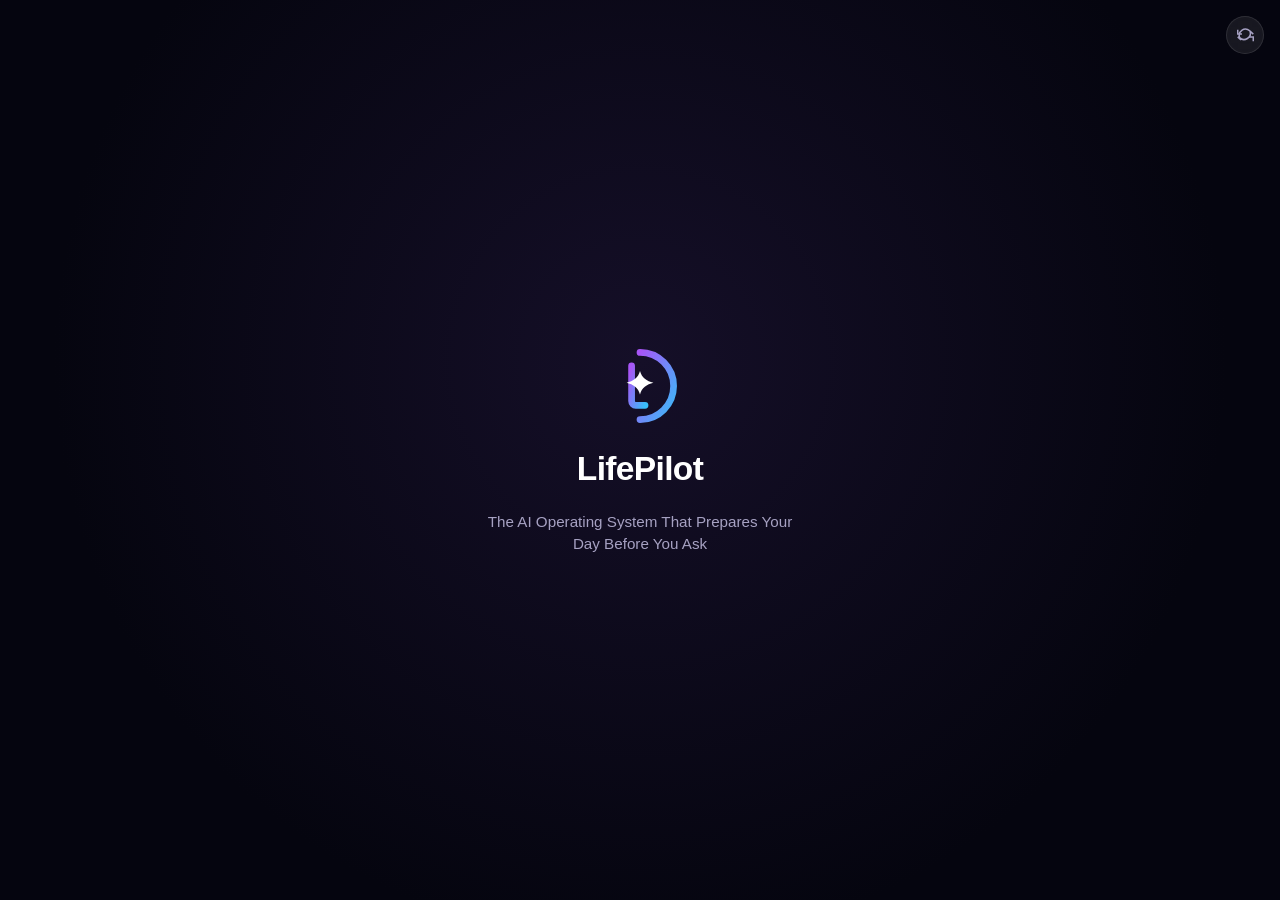
==== commit 73ec713a: "Merge pull request #22 from TFT444/cursor/fix-demo-deploy-4d5a fix(web): serve LifePilot demo on Ver" ====
--- a/index.html
+++ b/index.html
@@ -1,44 +1,1062 @@
 <!DOCTYPE html>
 <html lang="en">
-  <head>
-    <meta charset="UTF-8" />
-    <meta name="viewport" content="width=device-width, initial-scale=1.0" />
-    <meta
-      name="description"
-      content="LifePilot — The AI operating system that prepares your day before you ask."
-    />
-    <title>LifePilot — Interactive Demo</title>
-    <link rel="stylesheet" href="demo.css" />
-  </head>
-  <body>
-    <div class="page">
-      <header class="page-header">
-        <img src="logo.svg" alt="LifePilot" class="page-logo" width="160" height="48" />
-        <p class="page-tagline">Interactive product demo — mock data from Phase 3</p>
-        <div class="page-controls">
-          <button type="button" class="ghost-btn" id="btn-restart">Restart demo</button>
-          <button type="button" class="ghost-btn" id="btn-theme" aria-pressed="true">Toggle theme</button>
-        </div>
-      </header>
-
-      <main class="device-stage">
-        <div class="device" role="application" aria-label="LifePilot app demo">
-          <div class="device-notch" aria-hidden="true"></div>
-          <div class="device-screen" id="app-root">
-            <!-- Rendered by demo.js -->
+<head>
+<meta charset="UTF-8">
+<meta name="viewport" content="width=device-width, initial-scale=1, maximum-scale=1, user-scalable=no, viewport-fit=cover">
+<title>LifePilot — Demo</title>
+<meta name="description" content="LifePilot — the AI operating system that prepares your day before you ask. Interactive hackathon demo.">
+<style>
+  :root {
+    --void: #05050f;
+    --panel: #14121f;
+    --panel-2: #1b1830;
+    --panel-border: #29253f;
+    --ink: #ffffff;
+    --ink-dim: #a6a1c2;
+    --ink-faint: #6d6890;
+    --violet: #a855f7;
+    --blue: #38bdf8;
+    --risk: #f2557a;
+    --success: #34d399;
+  }
+  * { box-sizing: border-box; -webkit-tap-highlight-color: transparent; }
+  html, body {
+    margin: 0; height: 100%; overflow: hidden;
+    background: #000;
+    font-family: -apple-system, BlinkMacSystemFont, "SF Pro Display", "SF Pro Text", "Segoe UI", sans-serif;
+    -webkit-font-smoothing: antialiased;
+  }
+  #app { position: fixed; inset: 0; background: var(--void); color: var(--ink); overflow: hidden; }
+  .view {
+    position: absolute; inset: 0;
+    opacity: 0; pointer-events: none;
+    transition: opacity 0.4s ease;
+    overflow-y: auto; -webkit-overflow-scrolling: touch;
+    scrollbar-width: none;
+  }
+  .view::-webkit-scrollbar { display: none; }
+  .view.active { opacity: 1; pointer-events: auto; }
+
+  /* SPLASH */
+  #view-splash { display: flex; flex-direction: column; align-items: center; justify-content: center; gap: 1.4rem; background: radial-gradient(circle at 50% 40%, #150f28 0%, #05050f 70%); }
+  #view-splash .mark { width: 84px; height: 84px; opacity: 0; transform: scale(0.7); }
+  #view-splash.active .mark { animation: markIn 1s cubic-bezier(0.34,1.56,0.64,1) forwards; }
+  #view-splash .word { font-size: 2.1rem; font-weight: 700; letter-spacing: -0.02em; opacity: 0; }
+  #view-splash.active .word { animation: fadeUp 0.7s ease 0.55s forwards; }
+  #view-splash .tagline { font-size: 0.95rem; color: var(--ink-dim); text-align: center; padding: 0 3rem; opacity: 0; font-weight: 500; line-height: 1.5; max-width: 420px; }
+  #view-splash.active .tagline { animation: fadeUp 0.7s ease 1s forwards; }
+  @keyframes markIn { to { opacity: 1; transform: scale(1); } }
+  @keyframes fadeUp { from { opacity: 0; transform: translateY(10px);} to { opacity: 1; transform: translateY(0);} }
+  @keyframes popIn { 0% { opacity: 0; transform: scale(0.9);} 100% { opacity: 1; transform: scale(1);} }
+
+  .phone-col { max-width: 480px; margin: 0 auto; min-height: 100%; position: relative; }
+  .status-bar { height: 54px; display: flex; align-items: center; justify-content: space-between; padding: 0 1.6rem; font-size: 0.85rem; font-weight: 600; position: sticky; top: 0; z-index: 5; background: linear-gradient(var(--void) 60%, transparent); }
+  .content { padding: 0.2rem 1.4rem 6.5rem; }
+
+  /* ---- App header (hamburger / wordmark / avatar) ---- */
+  .app-header { display: flex; align-items: center; justify-content: space-between; padding: 0.2rem 0 0.9rem; }
+  .app-header .icon-btn { width: 34px; height: 34px; display: flex; align-items: center; justify-content: center; color: var(--ink); }
+  .app-header .icon-btn svg { width: 20px; height: 20px; }
+  .app-header .wordmark { font-size: 1.15rem; font-weight: 800; letter-spacing: -0.01em; }
+  .app-header .wordmark .pilot { background: linear-gradient(120deg, var(--violet), var(--blue)); -webkit-background-clip: text; background-clip: text; color: transparent; }
+  .app-header .avatar-wrap { position: relative; width: 34px; height: 34px; }
+  .app-header .avatar {
+    width: 34px; height: 34px; border-radius: 50%;
+    background: linear-gradient(135deg, var(--violet), var(--blue));
+    display: flex; align-items: center; justify-content: center;
+    font-size: 0.85rem; font-weight: 700; color: #fff;
+  }
+  .app-header .avatar-dot { position: absolute; bottom: -1px; right: -1px; width: 10px; height: 10px; border-radius: 50%; background: var(--violet); border: 2px solid var(--void); }
+
+  .hero-header { margin-bottom: 1.3rem; }
+  .hero-header .date { font-size: 0.85rem; color: var(--ink-faint); font-weight: 600; margin-bottom: 0.25rem; }
+  .hero-header .greeting { font-size: 1.9rem; font-weight: 700; letter-spacing: -0.02em; }
+
+  .weather-card { display: flex; align-items: center; justify-content: space-between; background: var(--panel); border: 1px solid var(--panel-border); border-radius: 18px; padding: 0.9rem 1.1rem; margin-top: 0.9rem; margin-bottom: 1rem; }
+  .weather-left { display: flex; align-items: center; gap: 0.7rem; }
+  .weather-left svg { width: 30px; height: 30px; }
+  .weather-temp { font-size: 1.3rem; font-weight: 700; }
+  .weather-sub { font-size: 0.78rem; color: var(--ink-dim); margin-top: 0.1rem; font-weight: 500; }
+
+  /* ---- Ghost Brain hero card ---- */
+  .hero-card {
+    position: relative; overflow: hidden;
+    border-radius: 26px; padding: 1.5rem 1.4rem; margin-bottom: 1.1rem;
+    background: linear-gradient(155deg, rgba(124,58,237,0.16), rgba(56,189,248,0.05)), var(--panel);
+    border: 1px solid rgba(168,85,247,0.28);
+    box-shadow: 0 25px 60px -24px rgba(124,58,237,0.5), inset 0 1px 0 rgba(255,255,255,0.04);
+    display: flex; align-items: center; justify-content: space-between; gap: 1rem;
+    min-height: 168px;
+  }
+  .hero-card .text-col { flex: 1; min-width: 0; }
+  .hero-card .ghost-label { font-size: 0.68rem; font-weight: 800; letter-spacing: 0.12em; color: var(--violet); text-transform: uppercase; margin-bottom: 0.55rem; }
+  .hero-card .headline { font-size: 1.4rem; font-weight: 700; line-height: 1.28; letter-spacing: -0.01em; }
+  .hero-card .headline .grad { background: linear-gradient(120deg, var(--violet), var(--blue)); -webkit-background-clip: text; background-clip: text; color: transparent; }
+  .hero-card .sub { font-size: 0.85rem; color: var(--ink-dim); margin-top: 0.5rem; font-weight: 500; }
+
+  .ghost-status-row { display: flex; align-items: center; gap: 0.4rem; margin-top: 0.75rem; font-size: 0.72rem; font-weight: 600; color: var(--ink-faint); }
+  .ghost-status-dot { width: 7px; height: 7px; border-radius: 50%; background: var(--success); flex-shrink: 0; box-shadow: 0 0 0 3px rgba(52,211,153,0.18); animation: statusPulse 2s ease-in-out infinite; }
+  @keyframes statusPulse { 0%,100% { opacity: 1; } 50% { opacity: 0.45; } }
+  .ghost-status-text { transition: opacity 0.25s ease; }
+  .ghost-status-text.fading { opacity: 0; }
+  .ghost-status-sep { opacity: 0.4; }
+
+  .ghost-avatar-wrap { position: relative; width: 108px; height: 108px; flex-shrink: 0; }
+  .ghost-avatar-glow {
+    position: absolute; inset: -20px; border-radius: 50%;
+    background: radial-gradient(circle, rgba(124,58,237,0.35) 0%, transparent 70%);
+    animation: glowPulse 3s ease-in-out infinite;
+  }
+  @keyframes glowPulse { 0%,100% { opacity: 0.6; transform: scale(1);} 50% { opacity: 1; transform: scale(1.12);} }
+  .ghost-avatar-svg { position: relative; width: 100%; height: 100%; animation: ghostFloat 3.4s ease-in-out infinite; }
+  @keyframes ghostFloat { 0%,100% { transform: translateY(0);} 50% { transform: translateY(-6px);} }
+  .ghost-eye { animation: eyeBlink 4.5s ease-in-out infinite; transform-origin: center; }
+  @keyframes eyeBlink { 0%, 92%, 100% { transform: scaleY(1);} 96% { transform: scaleY(0.15);} }
+
+  /* ---- Stat grid (2x3) ---- */
+  .stat-grid { display: grid; grid-template-columns: repeat(3, 1fr); gap: 0.55rem; margin-bottom: 1.1rem; }
+  .stat-tile {
+    background: var(--panel); border: 1px solid var(--panel-border); border-radius: 17px;
+    padding: 0.75rem 0.7rem; cursor: pointer; transition: transform 0.15s ease, border-color 0.15s ease;
+    display: flex; flex-direction: column; gap: 0.5rem;
+  }
+  .stat-tile:active { transform: scale(0.96); }
+  .stat-tile .top-row { display: flex; align-items: flex-start; justify-content: space-between; }
+  .stat-tile .icon-badge { width: 30px; height: 30px; border-radius: 9px; display: flex; align-items: center; justify-content: center; font-size: 0.95rem; flex-shrink: 0; }
+  .stat-tile .icon-badge svg { width: 15px; height: 15px; }
+  .stat-tile .chev { color: var(--ink-faint); opacity: 0.6; }
+  .stat-tile .chev svg { width: 12px; height: 12px; }
+  .stat-tile .big { font-size: 0.98rem; font-weight: 700; line-height: 1.2; }
+  .stat-tile .big.accent { color: var(--violet); }
+  .stat-tile .small { font-size: 0.68rem; color: var(--ink-faint); font-weight: 500; margin-top: 0.1rem; line-height: 1.3; }
+  .stat-tile.pulse { animation: tilePulse 0.6s ease; }
+  @keyframes tilePulse { 0% { border-color: var(--panel-border); } 30% { border-color: var(--violet); box-shadow: 0 0 0 3px rgba(168,85,247,0.14); } 100% { border-color: var(--panel-border); box-shadow: none; } }
+  .stat-tile .big, .stat-tile .small { transition: opacity 0.2s ease; }
+
+  .confidence-row { display: flex; align-items: center; gap: 0.6rem; margin-bottom: 1.1rem; }
+  .confidence-track { flex: 1; height: 5px; border-radius: 999px; background: rgba(255,255,255,0.08); overflow: hidden; }
+  .confidence-fill { height: 100%; width: 0%; border-radius: 999px; background: linear-gradient(90deg, var(--violet), var(--blue)); transition: width 1.1s cubic-bezier(0.16,1,0.3,1) 0.3s; }
+  .confidence-label { font-size: 0.78rem; font-weight: 700; color: var(--ink-dim); white-space: nowrap; }
+  .cta { width: 100%; padding: 0.95rem 0; border-radius: 15px; border: none; background: linear-gradient(135deg, var(--violet), var(--blue)); color: #fff; font-weight: 700; font-size: 0.95rem; cursor: pointer; font-family: inherit; transition: transform 0.15s ease, opacity 0.15s ease; display: flex; align-items: center; justify-content: center; gap: 0.5rem; }
+  .cta:active { transform: scale(0.97); opacity: 0.9; }
+  .cta:disabled { opacity: 0.4; pointer-events: none; }
+  .cta svg { width: 16px; height: 16px; }
+
+  /* ---- AI Insight card ---- */
+  .insight-highlight {
+    display: flex; align-items: flex-start; gap: 0.7rem;
+    background: var(--panel); border: 1px solid var(--panel-border); border-radius: 18px;
+    padding: 0.9rem 1rem; margin-bottom: 0.6rem; cursor: pointer;
+  }
+  .insight-highlight .ico { width: 34px; height: 34px; border-radius: 10px; flex-shrink: 0; background: linear-gradient(135deg, rgba(124,58,237,0.22), rgba(56,189,248,0.14)); display: flex; align-items: center; justify-content: center; }
+  .insight-highlight .ico svg { width: 17px; height: 17px; color: var(--violet); }
+  .insight-highlight .title { font-size: 0.85rem; font-weight: 700; margin-bottom: 0.15rem; }
+  .insight-highlight .body { font-size: 0.8rem; color: var(--ink-dim); line-height: 1.45; }
+  .insight-highlight .body b { color: var(--violet); font-weight: 700; }
+
+  /* ---- Quick actions row ---- */
+  .quick-actions-row { display: grid; grid-template-columns: repeat(6, 1fr); gap: 0.45rem; margin-bottom: 1.1rem; }
+  .qa-tile { display: flex; flex-direction: column; align-items: center; gap: 0.4rem; cursor: pointer; }
+  .qa-tile .circle { width: 46px; height: 46px; border-radius: 15px; background: var(--panel); border: 1px solid var(--panel-border); display: flex; align-items: center; justify-content: center; transition: transform 0.15s ease; }
+  .qa-tile:active .circle { transform: scale(0.9); }
+  .qa-tile .circle svg { width: 19px; height: 19px; }
+  .qa-tile .lbl { font-size: 0.6rem; font-weight: 600; color: var(--ink-dim); }
+
+  .section-label { display: flex; align-items: center; justify-content: space-between; gap: 0.45rem; font-size: 0.98rem; font-weight: 700; margin: 1.3rem 0 0.65rem; }
+  .section-label .left { display: flex; align-items: center; gap: 0.45rem; }
+  .section-label svg { width: 16px; height: 16px; flex-shrink: 0; }
+  .section-label .count { font-size: 0.72rem; font-weight: 700; color: var(--ink-faint); }
+
+  .card { background: var(--panel); border: 1px solid var(--panel-border); border-radius: 18px; padding: 0.9rem 1rem; margin-bottom: 0.6rem; }
+  .empty-card { text-align: center; padding: 1.6rem 1rem; color: var(--ink-faint); font-size: 0.85rem; font-weight: 500; }
+
+  .rec-row { display: flex; align-items: center; gap: 0.65rem; padding: 0.7rem 0; border-bottom: 1px solid var(--panel-border); animation: popIn 0.35s ease; }
+  .rec-row:last-child { border-bottom: none; }
+  .rec-row .icon { width: 34px; height: 34px; border-radius: 10px; flex-shrink: 0; display: flex; align-items: center; justify-content: center; font-size: 1rem; background: linear-gradient(135deg, rgba(168,85,247,0.16), rgba(56,189,248,0.16)); }
+  .rec-row .body { flex: 1; min-width: 0; cursor: pointer; }
+  .rec-row .title { font-size: 0.87rem; font-weight: 600; }
+  .rec-row .why { font-size: 0.74rem; color: var(--ink-dim); margin-top: 0.15rem; }
+  .rec-row .badge { font-size: 0.62rem; font-weight: 700; padding: 0.15rem 0.5rem; border-radius: 999px; margin-top: 0.3rem; display: inline-block; }
+  .rec-row .badge.high { background: rgba(242,85,122,0.16); color: var(--risk); }
+  .rec-row .badge.med { background: rgba(56,189,248,0.16); color: var(--blue); }
+  .quick-approve { width: 30px; height: 30px; border-radius: 50%; border: 1.5px solid var(--panel-border); flex-shrink: 0; display: flex; align-items: center; justify-content: center; cursor: pointer; transition: all 0.2s ease; background: transparent; }
+  .quick-approve svg { width: 14px; height: 14px; opacity: 0; transition: opacity 0.15s ease; }
+  .quick-approve.done { background: var(--success); border-color: var(--success); }
+  .quick-approve.done svg { opacity: 1; }
+
+  .timeline-row { display: flex; gap: 0.7rem; align-items: flex-start; padding: 0.6rem 0; }
+  .timeline-row .time { width: 50px; flex-shrink: 0; text-align: left; font-size: 0.78rem; font-weight: 700; color: var(--ink-dim); padding-top: 0.15rem; }
+  .timeline-row .rail { display: flex; flex-direction: column; align-items: center; flex-shrink: 0; }
+  .timeline-row .dot { width: 10px; height: 10px; border-radius: 50%; background: var(--violet); box-shadow: 0 0 0 4px rgba(168,85,247,0.14); margin-top: 0.22rem; transition: background 0.3s ease, box-shadow 0.3s ease; }
+  .timeline-row .dot.done { background: var(--success); box-shadow: 0 0 0 4px rgba(52,211,153,0.14); }
+  .timeline-row .line { width: 2px; flex: 1; background: var(--panel-border); margin-top: 0.3rem; min-height: 28px; }
+  .timeline-row:last-child .line { display: none; }
+  .timeline-row .info { flex: 1; min-width: 0; }
+  .timeline-row .info .title-row { display: flex; align-items: center; flex-wrap: wrap; gap: 0.4rem; }
+  .timeline-row .info .title { font-size: 0.9rem; font-weight: 600; }
+  .timeline-row .info .sub { font-size: 0.75rem; color: var(--ink-faint); margin-top: 0.1rem; }
+  .timeline-row .tag { font-size: 0.62rem; font-weight: 700; color: var(--success); background: rgba(52,211,153,0.14); padding: 0.15rem 0.5rem; border-radius: 999px; }
+  .timeline-row .countdown { font-size: 0.68rem; font-weight: 700; color: var(--blue); background: rgba(56,189,248,0.12); padding: 0.28rem 0.6rem; border-radius: 999px; white-space: nowrap; flex-shrink: 0; margin-left: auto; align-self: flex-start; }
+  .timeline-row .recommended { font-size: 0.68rem; font-weight: 700; color: var(--violet); background: rgba(168,85,247,0.14); padding: 0.28rem 0.6rem; border-radius: 999px; white-space: nowrap; flex-shrink: 0; margin-left: auto; align-self: flex-start; }
+  .timeline-row .now-badge { font-size: 0.62rem; font-weight: 800; letter-spacing: 0.04em; color: var(--void); background: var(--success); padding: 0.22rem 0.55rem; border-radius: 999px; white-space: nowrap; flex-shrink: 0; margin-left: auto; align-self: flex-start; display: inline-flex; align-items: center; gap: 0.3rem; animation: nowBadgePulse 1.6s ease-in-out infinite; }
+  @keyframes nowBadgePulse { 0%,100% { box-shadow: 0 0 0 0 rgba(52,211,153,0.5); } 50% { box-shadow: 0 0 0 5px rgba(52,211,153,0); } }
+  .timeline-row.is-now .info .title { color: var(--success); }
+  .timeline-row.is-past { opacity: 0.55; }
+  .timeline-row.is-future { opacity: 0.72; }
+  .timeline-header-row { display: flex; align-items: center; justify-content: space-between; }
+  .timeline-header-row .view-full { font-size: 0.8rem; font-weight: 700; color: var(--violet); cursor: pointer; }
+
+  /* ---- Live activity feed ---- */
+  .activity-feed { display: flex; flex-direction: column; gap: 0.1rem; }
+  .activity-row { display: flex; align-items: center; gap: 0.55rem; padding: 0.4rem 0; font-size: 0.74rem; color: var(--ink-faint); animation: activityIn 0.4s ease; }
+  @keyframes activityIn { from { opacity: 0; transform: translateY(-4px); } to { opacity: 1; transform: translateY(0); } }
+  .activity-row.fading { opacity: 0; transform: translateY(4px); transition: opacity 0.5s ease, transform 0.5s ease; }
+  .activity-row .a-time { font-weight: 700; color: var(--ink-dim); width: 42px; flex-shrink: 0; font-variant-numeric: tabular-nums; }
+  .activity-row .a-dot { width: 5px; height: 5px; border-radius: 50%; background: var(--violet); flex-shrink: 0; }
+  .activity-row .a-text { flex: 1; }
+
+  /* ---- Floating AI alert ---- */
+  .ai-alert-stack { position: fixed; top: calc(0.8rem + env(safe-area-inset-top)); left: 0; right: 0; z-index: 80; display: flex; justify-content: center; pointer-events: none; }
+  .ai-alert { width: calc(100% - 1.6rem); max-width: 420px; background: rgba(20,18,31,0.92); backdrop-filter: blur(20px); border: 1px solid rgba(168,85,247,0.35); border-radius: 20px; padding: 0.9rem 1rem; box-shadow: 0 20px 45px -18px rgba(0,0,0,0.6); pointer-events: auto; transform: translateY(-140%); opacity: 0; transition: transform 0.5s cubic-bezier(0.16,1,0.3,1), opacity 0.4s ease; }
+  .ai-alert.show { transform: translateY(0); opacity: 1; }
+  .ai-alert .a-head { display: flex; align-items: center; gap: 0.5rem; margin-bottom: 0.5rem; }
+  .ai-alert .a-icon { width: 26px; height: 26px; border-radius: 8px; background: linear-gradient(135deg, var(--violet), var(--blue)); display: flex; align-items: center; justify-content: center; font-size: 0.85rem; flex-shrink: 0; }
+  .ai-alert .a-title { font-size: 0.78rem; font-weight: 700; }
+  .ai-alert .a-body { font-size: 0.85rem; font-weight: 600; margin-bottom: 0.15rem; }
+  .ai-alert .a-rec { font-size: 0.78rem; color: var(--ink-dim); margin-bottom: 0.7rem; }
+  .ai-alert .a-rec b { color: var(--blue); font-weight: 700; }
+  .ai-alert .a-buttons { display: flex; gap: 0.5rem; }
+  .ai-alert .a-buttons button { flex: 1; font-family: inherit; font-size: 0.78rem; font-weight: 700; padding: 0.5rem 0; border-radius: 10px; cursor: pointer; border: none; }
+  .ai-alert .a-approve { background: linear-gradient(135deg, var(--violet), var(--blue)); color: #fff; }
+  .ai-alert .a-dismiss { background: var(--panel-2); color: var(--ink-dim); border: 1px solid var(--panel-border) !important; }
+
+  .tab-bar { position: fixed; bottom: 0; left: 0; right: 0; display: flex; justify-content: center; padding: 0.8rem 0.5rem calc(1.2rem + env(safe-area-inset-bottom)); background: rgba(20,18,31,0.85); backdrop-filter: blur(24px); border-top: 1px solid var(--panel-border); z-index: 10; }
+  .tab-bar-inner { display: flex; justify-content: space-around; width: 100%; max-width: 480px; }
+  .tab { display: flex; flex-direction: column; align-items: center; gap: 0.25rem; color: var(--ink-faint); font-size: 0.64rem; font-weight: 600; cursor: pointer; padding: 0.2rem 0.6rem; position: relative; }
+  .tab svg { width: 22px; height: 22px; }
+  .tab.tab-active { color: var(--violet); }
+  .tab .dot-badge { position: absolute; top: -1px; right: 8px; width: 7px; height: 7px; border-radius: 50%; background: var(--risk); }
+
+  /* SHEET */
+  #view-sheet { background: rgba(0,0,0,0.55); display: flex; align-items: flex-end; }
+  .sheet-wrap { width: 100%; max-width: 480px; margin: 0 auto; }
+  .sheet { background: var(--panel); border-radius: 28px 28px 0 0; max-height: 90vh; display: flex; flex-direction: column; transform: translateY(100%); transition: transform 0.45s cubic-bezier(0.16,1,0.3,1); border-top: 1px solid var(--panel-border); }
+  #view-sheet.active .sheet { transform: translateY(0); }
+  .sheet-handle { width: 38px; height: 4px; border-radius: 999px; background: var(--panel-border); margin: 0.8rem auto 0.4rem; flex-shrink: 0; }
+  .sheet-body { padding: 0.8rem 1.5rem 1.4rem; overflow-y: auto; }
+  .sheet-badge { display: inline-block; font-size: 0.68rem; font-weight: 700; letter-spacing: 0.03em; padding: 0.25rem 0.6rem; border-radius: 999px; margin-bottom: 0.8rem; }
+  .sheet-badge.high { background: rgba(242,85,122,0.16); color: var(--risk); }
+  .sheet-badge.med { background: rgba(56,189,248,0.16); color: var(--blue); }
+  .sheet-body h2 { font-size: 1.35rem; font-weight: 700; margin: 0 0 0.3rem; line-height: 1.3; }
+  .sheet-meta-row { display: flex; align-items: center; gap: 0.5rem; font-size: 0.85rem; color: var(--ink-dim); font-weight: 500; margin-bottom: 0.6rem; }
+  .sheet-meta-row svg { width: 16px; height: 16px; flex-shrink: 0; }
+  .sheet-section-title { font-size: 0.72rem; font-weight: 700; letter-spacing: 0.06em; text-transform: uppercase; color: var(--ink-faint); margin: 1.1rem 0 0.5rem; }
+  .benefit-row { display: flex; align-items: center; gap: 0.55rem; padding: 0.4rem 0; font-size: 0.9rem; font-weight: 500; }
+  .benefit-row .check { width: 20px; height: 20px; border-radius: 50%; background: rgba(52,211,153,0.16); display: flex; align-items: center; justify-content: center; flex-shrink: 0; }
+  .benefit-row .check svg { width: 11px; height: 11px; }
+  .sheet-buttons { display: flex; gap: 0.7rem; margin-top: 1.4rem; }
+  .sheet-buttons button { flex: 1; font-family: inherit; font-size: 0.9rem; font-weight: 700; padding: 0.85rem 0; border-radius: 14px; cursor: pointer; transition: transform 0.15s ease, opacity 0.15s ease; }
+  .sheet-buttons button:active { transform: scale(0.96); }
+  .btn-notnow { background: var(--panel-2); color: var(--ink); border: 1px solid var(--panel-border); }
+  .btn-approve { background: linear-gradient(135deg, var(--violet), var(--blue)); color: #fff; border: none; }
+  .btn-approve.done { background: var(--success); }
+
+  #view-approving { background: radial-gradient(circle at 50% 40%, #1b1235 0%, #05050f 70%); display: flex; flex-direction: column; align-items: center; justify-content: center; gap: 1.3rem; }
+  .approve-ring { width: 100px; height: 100px; border-radius: 50%; background: linear-gradient(135deg, var(--violet), var(--blue)); display: flex; align-items: center; justify-content: center; transform: scale(0); }
+  #view-approving.active .approve-ring { animation: ringIn 0.55s cubic-bezier(0.34,1.56,0.64,1) forwards; }
+  @keyframes ringIn { to { transform: scale(1); } }
+  .approve-ring svg { width: 46px; height: 46px; opacity: 0; stroke-dasharray: 30; stroke-dashoffset: 30; }
+  #view-approving.active .approve-ring svg { animation: fadeUp 0.3s ease 0.35s forwards, drawCheck 0.5s ease 0.35s forwards; }
+  @keyframes drawCheck { to { stroke-dashoffset: 0; } }
+  #view-approving .msg { font-size: 1.2rem; font-weight: 700; opacity: 0; text-align: center; }
+  #view-approving.active .msg { animation: fadeUp 0.5s ease 0.75s forwards; }
+  #view-approving .sub { font-size: 0.85rem; color: var(--ink-dim); opacity: 0; text-align: center; padding: 0 2.5rem; }
+  #view-approving.active .sub { animation: fadeUp 0.5s ease 0.95s forwards; }
+
+  .screen-title { font-size: 1.9rem; font-weight: 700; letter-spacing: -0.02em; margin-bottom: 1.3rem; }
+  .big-card .timeline-row { padding: 0.75rem 0; }
+  .big-card .time { font-size: 0.8rem; }
+  .big-card .title { font-size: 1rem; }
+
+  .insight-row { display: flex; justify-content: space-between; align-items: baseline; padding: 0.5rem 0; }
+  .insight-row .label { font-size: 0.85rem; color: var(--ink-dim); font-weight: 500; }
+  .insight-row .value { font-size: 0.95rem; font-weight: 700; }
+  .insight-row .value.up { color: var(--success); }
+
+  .memory-chip-row { display: flex; align-items: center; gap: 0.7rem; padding: 0.65rem 0; border-bottom: 1px solid var(--panel-border); }
+  .memory-chip-row:last-child { border-bottom: none; }
+  .memory-chip-row .av { width: 34px; height: 34px; border-radius: 50%; flex-shrink: 0; display: flex; align-items: center; justify-content: center; font-size: 0.95rem; background: linear-gradient(135deg, rgba(168,85,247,0.2), rgba(56,189,248,0.2)); }
+  .memory-chip-row .name { font-size: 0.87rem; font-weight: 600; }
+  .memory-chip-row .detail { font-size: 0.74rem; color: var(--ink-dim); }
+
+  .settings-row { display: flex; align-items: center; justify-content: space-between; padding: 0.8rem 0; border-bottom: 1px solid var(--panel-border); }
+  .settings-row:last-child { border-bottom: none; }
+  .settings-row .left { display: flex; align-items: center; gap: 0.7rem; }
+  .settings-row .icon { width: 30px; height: 30px; border-radius: 8px; display: flex; align-items: center; justify-content: center; background: linear-gradient(135deg, var(--violet), var(--blue)); flex-shrink: 0; }
+  .settings-row .icon svg { width: 15px; height: 15px; }
+  .settings-row .label { font-size: 0.87rem; font-weight: 600; }
+  .settings-row .value { font-size: 0.8rem; color: var(--ink-faint); }
+  .toggle { width: 42px; height: 25px; border-radius: 999px; background: var(--panel-border); position: relative; cursor: pointer; transition: background 0.2s ease; flex-shrink: 0; }
+  .toggle.on { background: var(--violet); }
+  .toggle .knob { width: 21px; height: 21px; border-radius: 50%; background: #fff; position: absolute; top: 2px; left: 2px; transition: left 0.2s ease; }
+  .toggle.on .knob { left: 19px; }
+
+  #view-success { background: radial-gradient(circle at 50% 35%, #1b1235 0%, #05050f 75%); display: flex; flex-direction: column; align-items: center; justify-content: center; gap: 1.4rem; text-align: center; padding: 0 2rem; }
+  .ghost-avatar { width: 110px; height: 110px; border-radius: 50%; background: linear-gradient(155deg, rgba(168,85,247,0.3), rgba(56,189,248,0.18)); border: 1px solid rgba(168,85,247,0.3); display: flex; align-items: center; justify-content: center; transform: scale(0); }
+  #view-success.active .ghost-avatar { animation: ringIn 0.6s cubic-bezier(0.34,1.56,0.64,1) forwards; }
+  .ghost-avatar svg { width: 52px; height: 52px; animation: sparkPulse 2.4s ease-in-out infinite; }
+  @keyframes sparkPulse { 0%,100% { transform: scale(1) rotate(0deg); opacity: 1;} 50% { transform: scale(1.18) rotate(8deg); opacity: 0.75;} }
+  #view-success .msg { font-size: 1.55rem; font-weight: 700; opacity: 0; letter-spacing: -0.01em; }
+  #view-success.active .msg { animation: fadeUp 0.55s ease 0.5s forwards; }
+  #view-success .sub2 { font-size: 0.92rem; color: var(--ink-dim); opacity: 0; max-width: 320px; line-height: 1.5; }
+  #view-success.active .sub2 { animation: fadeUp 0.55s ease 0.75s forwards; }
+  #view-success .cta { max-width: 280px; opacity: 0; margin-top: 0.6rem; }
+  #view-success.active .cta { animation: fadeUp 0.55s ease 1s forwards; }
+
+  #replay { position: fixed; top: 1rem; right: 1rem; z-index: 50; width: 38px; height: 38px; border-radius: 50%; background: rgba(255,255,255,0.08); backdrop-filter: blur(10px); border: 1px solid rgba(255,255,255,0.1); display: flex; align-items: center; justify-content: center; cursor: pointer; color: var(--ink-dim); }
+  #replay svg { width: 17px; height: 17px; }
+  #replay:active { transform: scale(0.9); }
+
+  .toast { position: fixed; bottom: 5.6rem; left: 50%; transform: translateX(-50%) translateY(10px); background: var(--panel-2); border: 1px solid var(--panel-border); padding: 0.6rem 1.1rem; border-radius: 999px; font-size: 0.8rem; font-weight: 600; opacity: 0; pointer-events: none; transition: all 0.3s ease; z-index: 60; white-space: nowrap; display: flex; align-items: center; gap: 0.4rem; }
+  .toast.show { opacity: 1; transform: translateX(-50%) translateY(0); }
+  .toast svg { width: 14px; height: 14px; color: var(--success); flex-shrink: 0; }
+</style>
+</head>
+<body>
+
+<div id="app">
+
+  <div class="view active" id="view-splash">
+    <svg class="mark" viewBox="0 0 100 100" fill="none">
+      <defs>
+        <linearGradient id="markGrad" x1="0" y1="0" x2="1" y2="1">
+          <stop offset="0%" stop-color="#a855f7"/>
+          <stop offset="100%" stop-color="#38bdf8"/>
+        </linearGradient>
+      </defs>
+      <path d="M50 10 A40 40 0 1 1 50 90" stroke="url(#markGrad)" stroke-width="8" stroke-linecap="round" fill="none"/>
+      <path d="M40 26 L40 68 A5 5 0 0 0 45 73 L56 73" stroke="url(#markGrad)" stroke-width="8" stroke-linecap="round" fill="none"/>
+      <path d="M50 32 C52 40 58 44 66 46 C58 48 52 52 50 60 C48 52 42 48 34 46 C42 44 48 40 50 32Z" fill="#fff"/>
+    </svg>
+    <div class="word">LifePilot</div>
+    <div class="tagline">The AI Operating System That Prepares Your Day Before You Ask</div>
+  </div>
+
+  <div class="view" id="view-briefing">
+    <div class="phone-col">
+      <div class="status-bar"><span>9:41</span><span>●●●●●  Wi‑Fi  🔋</span></div>
+      <div class="content" id="briefing-content"></div>
+    </div>
+    <div class="tab-bar">
+      <div class="tab-bar-inner" id="tab-bar-inner"></div>
+    </div>
+  </div>
+
+  <div class="view" id="view-sheet">
+    <div class="sheet-wrap">
+      <div class="sheet">
+        <div class="sheet-handle"></div>
+        <div class="sheet-body" id="sheet-body"></div>
+      </div>
+    </div>
+  </div>
+
+  <div class="view" id="view-approving">
+    <div class="approve-ring">
+      <svg viewBox="0 0 24 24" fill="none" stroke="#fff" stroke-width="3"><path d="M20 6L9 17l-5-5"/></svg>
+    </div>
+    <div class="msg" id="approving-msg">Your day has been updated.</div>
+    <div class="sub" id="approving-sub">Timeline adjusted.</div>
+  </div>
+
+  <div class="view" id="view-timeline">
+    <div class="phone-col">
+      <div class="status-bar"><span>9:41</span><span>●●●●●  Wi‑Fi  🔋</span></div>
+      <div class="content" id="timeline-content"></div>
+    </div>
+    <div class="tab-bar"><div class="tab-bar-inner" id="tab-bar-inner-2"></div></div>
+  </div>
+
+  <div class="view" id="view-memory">
+    <div class="phone-col">
+      <div class="status-bar"><span>9:41</span><span>●●●●●  Wi‑Fi  🔋</span></div>
+      <div class="content" id="memory-content"></div>
+    </div>
+    <div class="tab-bar"><div class="tab-bar-inner" id="tab-bar-inner-3"></div></div>
+  </div>
+
+  <div class="view" id="view-insights">
+    <div class="phone-col">
+      <div class="status-bar"><span>9:41</span><span>●●●●●  Wi‑Fi  🔋</span></div>
+      <div class="content" id="insights-content"></div>
+    </div>
+    <div class="tab-bar"><div class="tab-bar-inner" id="tab-bar-inner-4"></div></div>
+  </div>
+
+  <div class="view" id="view-settings">
+    <div class="phone-col">
+      <div class="status-bar"><span>9:41</span><span>●●●●●  Wi‑Fi  🔋</span></div>
+      <div class="content" id="settings-content"></div>
+    </div>
+    <div class="tab-bar"><div class="tab-bar-inner" id="tab-bar-inner-5"></div></div>
+  </div>
+
+  <div class="view" id="view-success">
+    <div class="ghost-avatar"><svg viewBox="0 0 24 24" fill="none"><path d="M12 2L14 9L21 12L14 15L12 22L10 15L3 12L10 9L12 2Z" fill="url(#markGrad)"/></svg></div>
+    <div class="msg" id="success-msg">Your day is ready, Tanvir.</div>
+    <div class="sub2">I'll continue preparing your day.</div>
+    <button class="cta" onclick="restart()">Start Day</button>
+  </div>
+
+  <div class="ai-alert-stack" id="ai-alert-stack"></div>
+
+  <div id="replay" onclick="restart()" title="Replay demo">
+    <svg viewBox="0 0 24 24" fill="none" stroke="currentColor" stroke-width="2.2"><path d="M1 4v6h6M23 20v-6h-6"/><path d="M20.49 9A9 9 0 105.64 18.36L1 14M3.51 15A9 9 0 0018.36 5.64L23 10"/></svg>
+  </div>
+
+  <div class="toast" id="toast"><svg viewBox="0 0 24 24" fill="none" stroke="currentColor" stroke-width="3"><path d="M20 6L9 17l-5-5"/></svg><span id="toast-text"></span></div>
+
+</div>
+
+<script>
+  /* ============ STATE (fake data, real mutation) ============ */
+  const state = {
+    user: 'Tanvir',
+    recommendations: [
+      { id: 'r1', icon: '🚗', title: 'Leave 15 minutes earlier', why: 'Traffic is 34% heavier than normal on your route.', badge: 'high',
+        detail: { meta: [['🚦','Traffic is 34% heavier than normal'], ['🌧️','Rain begins at 08:40']],
+          benefits: ['Arrive on time', 'Avoid rain', 'Less stress'] }, approved: false },
+      { id: 'r2', icon: '☔', title: 'Rain before your commute', why: 'Bring an umbrella — 60% chance from 08:40.', badge: 'med',
+        detail: { meta: [['🌧️','60% chance of rain starting 08:40'], ['🌡️','17°C, feels like 15°C']],
+          benefits: ['Stay dry', 'No last-minute scramble'] }, approved: false },
+      { id: 'r3', icon: '👥', title: 'Team meeting in 2 hours', why: 'Prep notes from last sync are ready to review.', badge: 'med',
+        detail: { meta: [['📋','3 open action items from last meeting'], ['⏱️','Starts 09:00, 30 min']],
+          benefits: ['Walk in prepared', 'No forgotten follow-ups'] }, approved: false },
+      { id: 'r4', icon: '💳', title: 'Adobe renews today', why: '$52.99 charge expected — flagged for your review.', badge: 'high',
+        detail: { meta: [['💳','$52.99 renewal expected today'], ['📊','3rd price increase this year']],
+          benefits: ['No surprise charge', 'Chance to cancel first'] }, approved: false },
+    ],
+    timeline: [
+      { time: '08:30', title: 'Leave Home', sub: null, done: false, tag: null },
+      { time: '09:00', title: 'Team Meeting', sub: 'Project Phoenix', done: false, tag: null },
+      { time: '13:00', title: 'Lunch with Sarah', sub: null, done: false, tag: null },
+      { time: '15:30', title: 'Client Presentation', sub: 'Prep time: 45 min', done: false, tag: null },
+      { time: '18:00', title: 'Gym', sub: 'Upper Body', done: false, tag: null },
+    ],
+    insights: [
+      { label: 'Time saved this week', value: '4.5 hrs', up: true },
+      { label: 'Tasks automated', value: '12', up: true },
+      { label: 'Productivity score', value: '94%', up: false },
+      { label: 'Recommendations approved', value: '0', up: false, id: 'approvedCount' },
+    ],
+    memory: [
+      { av: '👩', name: 'Sarah Chen', detail: 'Lunch partner · met 8 times' },
+      { av: '👨', name: 'Priya Patel', detail: 'Design lead · 1:1 every Thursday' },
+      { av: '🏢', name: 'Lincoln Elementary', detail: 'School pickup · daily 2:00 PM' },
+      { av: '✈️', name: 'United Airlines', detail: 'Preferred carrier · 12 trips' },
+    ],
+    activeRecId: null,
+    currentTab: 'home',
+
+    // live monitoring layer
+    status: 'Monitoring your day',
+    lastUpdate: 'Just now',
+    ctaLabel: 'Review Recommendations',
+    activity: [],
+    liveTiles: {
+      weather: { big: '17°', small: 'Light Rain' },
+      travel: { big: 'Leave in 15 min', small: 'Heavy traffic today' },
+      email: { big: '2 Important', small: 'Requires your reply' },
+      meeting: { big: 'Meeting in 2h', small: '10:00 – 11:00 AM' },
+      finance: { big: 'Adobe renews', small: '£52.99 · Annual Plan' },
+      tasks: { big: `${5} tasks`, small: 'See all tasks' },
+    },
+  };
+
+  const STATUS_MESSAGES = [
+    'Checking traffic...', 'Checking calendar...', 'Weather updated', 'Email analysed',
+    'Travel recalculated', 'Meeting confirmed', 'Everything looks good', 'New recommendation found',
+    'Schedule optimised', 'Health summary updated', 'Scanning inbox...', 'Syncing timeline...',
+  ];
+
+  const CTA_LABELS = ['Review Recommendations', 'Travel Updated', 'Weather Alert', 'Meeting Changed', '1 New Insight', 'Everything Looks Good'];
+
+  const ALERT_POOL = [
+    { icon: '🧠', title: 'Ghost Brain', body: 'Traffic increased.', rec: 'Leave now.', action: 'r1' },
+    { icon: '📅', title: 'Ghost Brain', body: 'Meeting moved.', rec: 'Leave 10 minutes later.', action: null },
+    { icon: '🌧️', title: 'Ghost Brain', body: 'Rain arriving sooner.', rec: 'Bring an umbrella.', action: 'r2' },
+    { icon: '✉️', title: 'Ghost Brain', body: 'You received an important email.', rec: 'Reply before 11 AM.', action: null },
+    { icon: '💳', title: 'Ghost Brain', body: 'Adobe payment due tomorrow.', rec: 'Review your subscription.', action: 'r4' },
+    { icon: '✅', title: 'Ghost Brain', body: 'Task list updated.', rec: 'One task completed automatically.', action: null },
+  ];
+
+  const ACTIVITY_MESSAGES = [
+    'Traffic checked', 'Calendar synced', 'Weather updated', 'Timeline optimised', 'Everything normal',
+    'Inbox scanned', 'Route recalculated', 'Meeting notes prepped', 'Finance checked', 'Health summary refreshed',
+  ];
+
+  /* ============ ICONS ============ */
+  const ICON_HOME = '<svg viewBox="0 0 24 24" fill="none" stroke="currentColor" stroke-width="2"><path d="M3 12l9-9 9 9M5 10v10h14V10"/></svg>';
+  const ICON_TIMELINE = '<svg viewBox="0 0 24 24" fill="none" stroke="currentColor" stroke-width="2"><path d="M8 6h13M8 12h13M8 18h13M3 6h.01M3 12h.01M3 18h.01"/></svg>';
+  const ICON_MEMORY = '<svg viewBox="0 0 24 24" fill="none" stroke="currentColor" stroke-width="2"><path d="M12 2a4 4 0 014 4c0 2-2 3-2 5H10c0-2-2-3-2-5a4 4 0 014-4zM10 17h4M9 21h6"/></svg>';
+  const ICON_INSIGHTS = '<svg viewBox="0 0 24 24" fill="none" stroke="currentColor" stroke-width="2"><path d="M3 3v18h18M7 15l4-4 4 4 5-6"/></svg>';
+  const ICON_SETTINGS = '<svg viewBox="0 0 24 24" fill="none" stroke="currentColor" stroke-width="2"><circle cx="12" cy="12" r="3"/><path d="M19.4 15a1.65 1.65 0 00.33 1.82l.06.06a2 2 0 11-2.83 2.83l-.06-.06a1.65 1.65 0 00-1.82-.33 1.65 1.65 0 00-1 1.51V21a2 2 0 01-4 0v-.09A1.65 1.65 0 009 19.4a1.65 1.65 0 00-1.82.33l-.06.06a2 2 0 11-2.83-2.83l.06-.06A1.65 1.65 0 004.6 15a1.65 1.65 0 00-1.51-1H3a2 2 0 010-4h.09A1.65 1.65 0 004.6 9a1.65 1.65 0 00-.33-1.82l-.06-.06a2 2 0 112.83-2.83l.06.06A1.65 1.65 0 009 4.6a1.65 1.65 0 001-1.51V3a2 2 0 014 0v.09a1.65 1.65 0 001 1.51 1.65 1.65 0 001.82-.33l.06-.06a2 2 0 112.83 2.83l-.06.06A1.65 1.65 0 0019.4 9a1.65 1.65 0 001.51 1H21a2 2 0 010 4h-.09a1.65 1.65 0 00-1.51 1z"/></svg>';
+
+  const ICON_CHAT = '<svg viewBox="0 0 24 24" fill="none" stroke="currentColor" stroke-width="2"><path d="M21 11.5a8.38 8.38 0 01-.9 3.8 8.5 8.5 0 01-7.6 4.7 8.38 8.38 0 01-3.8-.9L3 21l1.9-5.7a8.38 8.38 0 01-.9-3.8 8.5 8.5 0 014.7-7.6 8.38 8.38 0 013.8-.9h.5a8.48 8.48 0 018 8v.5z"/></svg>';
+  const ICON_PROFILE = '<svg viewBox="0 0 24 24" fill="none" stroke="currentColor" stroke-width="2"><path d="M20 21v-2a4 4 0 00-4-4H8a4 4 0 00-4 4v2"/><circle cx="12" cy="7" r="4"/></svg>';
+
+  const TABS = [
+    { key: 'home', label: 'Home', icon: ICON_HOME, view: 'view-briefing', render: renderBriefing },
+    { key: 'timeline', label: 'Timeline', icon: ICON_TIMELINE, view: 'view-timeline', render: renderTimeline },
+    { key: 'memory', label: 'AI Chat', icon: ICON_CHAT, view: 'view-memory', render: renderMemory },
+    { key: 'insights', label: 'Insights', icon: ICON_INSIGHTS, view: 'view-insights', render: renderInsights },
+    { key: 'settings', label: 'Profile', icon: ICON_PROFILE, view: 'view-settings', render: renderSettings },
+  ];
+
+  function tabBarHTML(activeKey) {
+    return TABS.map(t => {
+      const pendingCount = t.key === 'home' ? state.recommendations.filter(r => !r.approved).length : 0;
+      return `<div class="tab ${t.key === activeKey ? 'tab-active' : ''}" onclick="goTab('${t.key}')">
+        ${t.icon}${t.label}
+        ${pendingCount > 0 ? '<span class="dot-badge"></span>' : ''}
+      </div>`;
+    }).join('');
+  }
+
+  function refreshAllTabBars() {
+    ['tab-bar-inner','tab-bar-inner-2','tab-bar-inner-3','tab-bar-inner-4','tab-bar-inner-5'].forEach(id => {
+      const el = document.getElementById(id);
+      if (el) el.innerHTML = tabBarHTML(state.currentTab);
+    });
+  }
+
+  function goTab(key) {
+    state.currentTab = key;
+    const tab = TABS.find(t => t.key === key);
+    showView(tab.view);
+    tab.render();
+    refreshAllTabBars();
+  }
+
+  function showView(id) {
+    document.querySelectorAll('.view').forEach(v => v.classList.remove('active'));
+    document.getElementById(id).classList.add('active');
+  }
+
+  function showToast(text) {
+    const toast = document.getElementById('toast');
+    document.getElementById('toast-text').textContent = text;
+    toast.classList.add('show');
+    clearTimeout(showToast._t);
+    showToast._t = setTimeout(() => toast.classList.remove('show'), 1800);
+  }
+
+  /* ============ RENDER: BRIEFING (Home) ============ */
+  function renderBriefing() {
+    const pending = state.recommendations.filter(r => !r.approved);
+    const approvedCount = state.recommendations.length - pending.length;
+    const confidence = 98;
+
+    const unreadEmails = 2;
+
+    document.getElementById('briefing-content').innerHTML = `
+      <div class="app-header fade-item in">
+        <div class="icon-btn"><svg viewBox="0 0 24 24" fill="none" stroke="currentColor" stroke-width="2"><path d="M4 6h16M4 12h16M4 18h16"/></svg></div>
+        <div class="wordmark">Life<span class="pilot">Pilot</span></div>
+        <div class="avatar-wrap"><div class="avatar">T</div><div class="avatar-dot"></div></div>
+      </div>
+
+      <div class="hero-header fade-item in">
+        <div class="greeting">Good Morning, <span style="color:var(--violet)">${state.user}</span> 👋</div>
+        <div class="date">Thursday, 9 July</div>
+      </div>
+
+      <div class="hero-card fade-item in">
+        <div class="text-col">
+          <div class="ghost-label">Ghost Brain</div>
+          <div class="headline">${pending.length > 0 ? `I've already prepared <span class="grad">your day.</span>` : `You're all set <span class="grad">for today.</span>`}</div>
+          <div class="sub">Here's what matters today.</div>
+        </div>
+        <div class="ghost-avatar-wrap">
+          <div class="ghost-avatar-glow"></div>
+          ${ghostAvatarSVG()}
+        </div>
+      </div>
+      <div class="ghost-status-row fade-item in" style="margin-top:-0.6rem; margin-bottom: 1.1rem;">
+        <span class="ghost-status-dot"></span>
+        <span class="ghost-status-text" id="ghost-status-text">${state.status}</span>
+        <span class="ghost-status-sep">·</span>
+        <span id="ghost-last-update">${state.lastUpdate}</span>
+      </div>
+
+      <div class="stat-grid fade-item in">
+        <div class="stat-tile" id="tile-weather" onclick="showToast('☔ Rain, light showers until 11 AM')">
+          <div class="top-row"><div class="icon-badge" style="background:rgba(56,189,248,0.14)">☁️</div></div>
+          <div class="big">${state.liveTiles.weather.big} <span style="font-weight:500;color:var(--ink-faint);font-size:0.7rem">London</span></div>
+          <div class="small">${state.liveTiles.weather.small}</div>
+        </div>
+        <div class="stat-tile" id="tile-travel" onclick="openSheet('r1')">
+          <div class="top-row"><div class="icon-badge" style="background:rgba(168,85,247,0.14)">🚆</div><div class="chev"><svg viewBox="0 0 24 24" fill="none" stroke="currentColor" stroke-width="2.5"><path d="M9 18l6-6-6-6"/></svg></div></div>
+          <div class="big accent">${state.liveTiles.travel.big}</div>
+          <div class="small">${state.liveTiles.travel.small}</div>
+        </div>
+        <div class="stat-tile" id="tile-email" onclick="goTab('home')">
+          <div class="top-row"><div class="icon-badge" style="background:rgba(56,189,248,0.14)">✉️</div><div class="chev"><svg viewBox="0 0 24 24" fill="none" stroke="currentColor" stroke-width="2.5"><path d="M9 18l6-6-6-6"/></svg></div></div>
+          <div class="big">${state.liveTiles.email.big}</div>
+          <div class="small">${state.liveTiles.email.small}</div>
+        </div>
+        <div class="stat-tile" id="tile-meeting" onclick="showToast('📅 Team Meeting · Project Phoenix · 09:00')">
+          <div class="top-row"><div class="icon-badge" style="background:rgba(52,211,153,0.14)">📅</div><div class="chev"><svg viewBox="0 0 24 24" fill="none" stroke="currentColor" stroke-width="2.5"><path d="M9 18l6-6-6-6"/></svg></div></div>
+          <div class="big">${state.liveTiles.meeting.big}</div>
+          <div class="small">${state.liveTiles.meeting.small}</div>
+        </div>
+        <div class="stat-tile" id="tile-finance" onclick="openSheet('r4')">
+          <div class="top-row"><div class="icon-badge" style="background:rgba(242,85,122,0.14)">💳</div><div class="chev"><svg viewBox="0 0 24 24" fill="none" stroke="currentColor" stroke-width="2.5"><path d="M9 18l6-6-6-6"/></svg></div></div>
+          <div class="big">${state.liveTiles.finance.big}</div>
+          <div class="small">${state.liveTiles.finance.small}</div>
+        </div>
+        <div class="stat-tile" id="tile-tasks" onclick="goTab('timeline')">
+          <div class="top-row"><div class="icon-badge" style="background:rgba(168,85,247,0.14)">✅</div><div class="chev"><svg viewBox="0 0 24 24" fill="none" stroke="currentColor" stroke-width="2.5"><path d="M9 18l6-6-6-6"/></svg></div></div>
+          <div class="big">${state.liveTiles.tasks.big}</div>
+          <div class="small">${state.liveTiles.tasks.small}</div>
+        </div>
+      </div>
+
+      <div class="timeline-header-row fade-item in">
+        <div class="section-label" style="margin:0"><div class="left">Today's Timeline</div></div>
+        <span class="view-full" onclick="goTab('timeline')">View full day</span>
+      </div>
+      <div class="card fade-item in" style="margin-top:0.6rem" id="home-timeline-card">
+        ${homeTimelineRowsHTML()}
+      </div>
+
+      <div class="section-label fade-item in" style="margin-bottom:0.3rem">
+        <div class="left">Ghost Brain Activity</div>
+      </div>
+      <div class="card fade-item in activity-feed" id="activity-feed-card">
+        ${activityRowsHTML()}
+      </div>
+
+      <div class="insight-highlight fade-item in" onclick="goTab('insights')">
+        <div class="ico"><svg viewBox="0 0 24 24" fill="none" stroke="currentColor" stroke-width="2"><path d="M12 2L14 9L21 12L14 15L12 22L10 15L3 12L10 9L12 2Z"/></svg></div>
+        <div>
+          <div class="title">Ghost Insight</div>
+          <div class="body">Rain is expected between 8:30–10:00&nbsp;AM. Leaving early gives you a <b>92% on-time chance.</b></div>
+        </div>
+      </div>
+
+      <div class="section-label fade-item in">Quick Actions</div>
+      <div class="quick-actions-row fade-item in">
+        <div class="qa-tile" onclick="openQuickAction('calendar')"><div class="circle" style="color:var(--violet)"><svg viewBox="0 0 24 24" fill="none" stroke="currentColor" stroke-width="2"><rect x="3" y="4" width="18" height="17" rx="2"/><path d="M3 9h18M8 2v4M16 2v4"/></svg></div><span class="lbl">Calendar</span></div>
+        <div class="qa-tile" onclick="openQuickAction('travel')"><div class="circle" style="color:var(--blue)"><svg viewBox="0 0 24 24" fill="none" stroke="currentColor" stroke-width="2"><path d="M22 2L11 13M22 2l-7 20-4-9-9-4 20-7z"/></svg></div><span class="lbl">Travel</span></div>
+        <div class="qa-tile" onclick="openQuickAction('finance')"><div class="circle" style="color:var(--risk)"><svg viewBox="0 0 24 24" fill="none" stroke="currentColor" stroke-width="2"><rect x="2" y="5" width="20" height="14" rx="2"/><path d="M2 10h20"/></svg></div><span class="lbl">Finance</span></div>
+        <div class="qa-tile" onclick="openQuickAction('health')"><div class="circle" style="color:var(--success)"><svg viewBox="0 0 24 24" fill="none" stroke="currentColor" stroke-width="2"><path d="M20.8 4.6a5.5 5.5 0 00-7.8 0L12 5.6l-1-1a5.5 5.5 0 00-7.8 7.8l1 1L12 21l7.8-7.6 1-1a5.5 5.5 0 000-7.8z"/></svg></div><span class="lbl">Health</span></div>
+        <div class="qa-tile" onclick="openQuickAction('memory')"><div class="circle" style="color:var(--violet)"><svg viewBox="0 0 24 24" fill="none" stroke="currentColor" stroke-width="2"><path d="M12 2a4 4 0 014 4c0 2-2 3-2 5H10c0-2-2-3-2-5a4 4 0 014-4zM10 17h4M9 21h6"/></svg></div><span class="lbl">Memory</span></div>
+        <div class="qa-tile" onclick="showToast('⋯ More options')"><div class="circle" style="color:var(--ink-dim)"><svg viewBox="0 0 24 24" fill="none" stroke="currentColor" stroke-width="2"><circle cx="5" cy="12" r="1.5"/><circle cx="12" cy="12" r="1.5"/><circle cx="19" cy="12" r="1.5"/></svg></div><span class="lbl">More</span></div>
+      </div>
+
+      <button class="cta" id="main-cta" onclick="openFirstPending()" ${pending.length === 0 ? 'disabled' : ''}>
+        <svg viewBox="0 0 24 24" fill="currentColor"><path d="M12 2L14 9L21 12L14 15L12 22L10 15L3 12L10 9L12 2Z"/></svg>
+        <span id="main-cta-label">${pending.length === 0 ? 'All Reviewed ✓' : state.ctaLabel}</span>
+        ${pending.length > 0 ? '<svg viewBox="0 0 24 24" fill="none" stroke="currentColor" stroke-width="2.5"><path d="M5 12h14M12 5l7 7-7 7"/></svg>' : ''}
+      </button>
+    `;
+  }
+
+  function homeTimelineRowsHTML() {
+    const nowIdx = currentTimelineIndex();
+    return state.timeline.map((t, i) => {
+      const cls = t.done ? 'is-past' : (i === nowIdx ? 'is-now' : 'is-future');
+      let rightChip;
+      if (i === nowIdx && !t.done) rightChip = `<span class="now-badge"><span style="width:5px;height:5px;border-radius:50%;background:var(--void);display:inline-block"></span>NOW</span>`;
+      else if (t.tag) rightChip = `<span class="recommended">${t.tag}</span>`;
+      else rightChip = `<span class="countdown">${countdownFor(t.time)}</span>`;
+      return `
+          <div class="timeline-row ${cls}">
+            <div class="time">${t.time}</div>
+            <div class="rail"><div class="dot ${t.done ? 'done' : ''}"></div>${i < state.timeline.length - 1 ? '<div class="line"></div>' : ''}</div>
+            <div class="info">
+              <div class="title-row">
+                <span class="title">${t.done ? '✓ ' : ''}${t.title}</span>
+                ${t.sub ? `<span style="font-size:0.75rem;color:var(--ink-faint);font-weight:500">${t.sub}</span>` : ''}
+              </div>
+            </div>
+            ${rightChip}
           </div>
-          <div class="device-home-indicator" aria-hidden="true"></div>
-        </div>
-      </main>
-
-      <footer class="page-footer">
-        <p>
-          Mirrors the SwiftUI app on <code>develop</code>: Splash → Onboarding → Home, Timeline,
-          Memory, Insights, Settings.
-        </p>
-      </footer>
-    </div>
-
-    <script src="demo.js" type="module"></script>
-  </body>
+        `;
+    }).join('');
+  }
+
+  function currentTimelineIndex() {
+    const idx = state.timeline.findIndex(t => !t.done);
+    return idx === -1 ? state.timeline.length - 1 : idx;
+  }
+
+  function activityRowsHTML() {
+    if (state.activity.length === 0) {
+      return `<div style="font-size:0.74rem;color:var(--ink-faint);padding:0.3rem 0;">Waiting for the first signal...</div>`;
+    }
+    return state.activity.slice(0, 5).map(a => `
+      <div class="activity-row">
+        <span class="a-time">${a.time}</span>
+        <span class="a-dot"></span>
+        <span class="a-text">${a.text}</span>
+      </div>
+    `).join('');
+  }
+
+  function countdownFor(timeStr) {
+    // purely cosmetic countdown chip, derived from the mock time string
+    const [h, m] = timeStr.split(':').map(Number);
+    const total = h * 60 + m;
+    const nowTotal = 8 * 60 + 15; // pretend "now" is 8:15 AM to match the 08:30 leave time
+    const diff = total - nowTotal;
+    if (diff <= 0) return 'Now';
+    const hh = Math.floor(diff / 60), mm = diff % 60;
+    return hh > 0 ? `In ${hh}h ${mm}m` : `In ${mm}m`;
+  }
+
+  function ghostAvatarSVG() {
+    return `
+      <svg class="ghost-avatar-svg" viewBox="0 0 108 108" fill="none">
+        <defs>
+          <linearGradient id="ghostGrad" x1="0" y1="0" x2="1" y2="1">
+            <stop offset="0%" stop-color="#a855f7"/>
+            <stop offset="100%" stop-color="#38bdf8"/>
+          </linearGradient>
+        </defs>
+        <path d="M54 14c-19 0-32 14-32 34v34a4 4 0 006.7 3l6.3-5 6 5a4 4 0 005 0l6-5 6 5a4 4 0 005 0l6-5 6.3 5a4 4 0 006.7-3V48c0-20-13-34-32-34z"
+          fill="url(#ghostGrad)" opacity="0.16" stroke="url(#ghostGrad)" stroke-width="2"/>
+        <ellipse class="ghost-eye" cx="42" cy="50" rx="5" ry="7" fill="url(#ghostGrad)"/>
+        <ellipse class="ghost-eye" cx="66" cy="50" rx="5" ry="7" fill="url(#ghostGrad)"/>
+      </svg>
+    `;
+  }
+
+  function openFirstPending() {
+    const first = state.recommendations.find(r => !r.approved);
+    if (first) openSheet(first.id);
+  }
+
+  /* ============ RECOMMENDATION SHEET ============ */
+  function openSheet(id) {
+    state.activeRecId = id;
+    const r = state.recommendations.find(x => x.id === id);
+    document.getElementById('sheet-body').innerHTML = `
+      <span class="sheet-badge ${r.badge}">${r.badge === 'high' ? 'High Priority' : 'Medium Priority'}</span>
+      <h2>${r.title}</h2>
+      ${r.detail.meta.map(([icon, text]) => `<div class="sheet-meta-row"><span style="font-size:1.1rem">${icon}</span>${text}</div>`).join('')}
+      <div class="sheet-section-title">Benefits</div>
+      ${r.detail.benefits.map(b => `<div class="benefit-row"><span class="check"><svg viewBox="0 0 24 24" fill="none" stroke="var(--success)" stroke-width="3"><path d="M20 6L9 17l-5-5"/></svg></span>${b}</div>`).join('')}
+      <div class="sheet-buttons">
+        <button class="btn-notnow" onclick="closeSheet()">Not Now</button>
+        <button class="btn-approve" id="approve-btn" onclick="approveActive()">Approve</button>
+      </div>
+    `;
+    showView('view-sheet');
+  }
+
+  function closeSheet() { goTab('home'); }
+
+  /* ============ QUICK ACTION MODALS ============ */
+  const QUICK_ACTION_CONTENT = {
+    calendar: { badge: 'med', badgeLabel: "Today's Meetings", title: "Today's Meetings",
+      meta: [['📅','3 meetings scheduled today'], ['⏱️','Next: Team Meeting in 2h']],
+      rows: ['09:00 — Team Meeting · Project Phoenix', '13:00 — Lunch with Sarah', '15:30 — Client Presentation'] },
+    travel: { badge: 'high', badgeLabel: 'Current Route', title: 'Current Route',
+      meta: [['🚦','Traffic 34% heavier than normal'], ['📍','Home → Office, 22 min']],
+      rows: ['Fastest route: via A40', 'Alternate: via Ring Road (+6 min)', 'Rain begins 08:40 — leave early'] },
+    finance: { badge: 'high', badgeLabel: 'Subscriptions', title: 'Subscriptions',
+      meta: [['💳','£52.99 Adobe renewal today'], ['📊','4 active subscriptions']],
+      rows: ['Adobe Creative Cloud — £52.99/mo', 'Spotify — £11.99/mo', 'iCloud+ — £2.99/mo'] },
+    health: { badge: 'med', badgeLabel: "Today's Activity", title: "Today's Activity",
+      meta: [['❤️','Resting heart rate 62 bpm'], ['🏃','4,120 steps so far today']],
+      rows: ['Gym — Upper Body, 18:00', 'Sleep last night: 7h 12m', 'Hydration: 3 of 8 glasses'] },
+    memory: { badge: 'med', badgeLabel: 'Recent Notes', title: 'Recent Notes',
+      meta: [['🧠','4 people remembered'], ['📝','Updated 2 days ago']],
+      rows: ['Sarah Chen — lunch partner, met 8 times', 'Priya Patel — design lead, Thursdays', 'Lincoln Elementary — pickup 2:00 PM'] },
+  };
+
+  function openQuickAction(key) {
+    const c = QUICK_ACTION_CONTENT[key];
+    if (!c) return;
+    document.getElementById('sheet-body').innerHTML = `
+      <span class="sheet-badge ${c.badge}">${c.badgeLabel}</span>
+      <h2>${c.title}</h2>
+      ${c.meta.map(([icon, text]) => `<div class="sheet-meta-row"><span style="font-size:1.1rem">${icon}</span>${text}</div>`).join('')}
+      <div class="sheet-section-title">Details</div>
+      ${c.rows.map(r => `<div class="benefit-row"><span class="check"><svg viewBox="0 0 24 24" fill="none" stroke="var(--blue)" stroke-width="3"><circle cx="12" cy="12" r="9"/></svg></span>${r}</div>`).join('')}
+      <div class="sheet-buttons">
+        <button class="btn-notnow" onclick="closeSheet()" style="flex:1 1 100%">Close</button>
+      </div>
+    `;
+    showView('view-sheet');
+  }
+
+  function quickApprove(id, evt) {
+    evt.stopPropagation();
+    const el = document.querySelector(`#row-${id} .quick-approve`);
+    if (el) el.classList.add('done');
+    setTimeout(() => doApprove(id, false), 350);
+  }
+
+  function approveActive() {
+    const btn = document.getElementById('approve-btn');
+    btn.textContent = 'Approved ✓';
+    btn.classList.add('done');
+    setTimeout(() => doApprove(state.activeRecId, true), 500);
+  }
+
+  function doApprove(id, showAnimation) {
+    const r = state.recommendations.find(x => x.id === id);
+    r.approved = true;
+
+    // mutate timeline / insights based on which rec was approved
+    if (id === 'r1') {
+      const leave = state.timeline.find(t => t.title === 'Leave Home');
+      if (leave) { leave.time = '08:15'; leave.sub = '15 min earlier'; leave.done = true; leave.tag = 'Updated'; }
+    }
+    if (id === 'r2') {
+      const t = state.timeline.find(t => t.title === 'Leave Home');
+      if (t) t.sub = (t.sub ? t.sub + ' · ' : '') + 'Umbrella reminder set';
+    }
+
+    const approvedCount = state.recommendations.filter(x => x.approved).length;
+    const insight = state.insights.find(i => i.id === 'approvedCount');
+    if (insight) { insight.value = String(approvedCount); insight.up = approvedCount > 0; }
+
+    if (showAnimation) {
+      document.getElementById('approving-msg').textContent = 'Your day has been updated.';
+      document.getElementById('approving-sub').textContent = `${r.title} — done.`;
+      showView('view-approving');
+      setTimeout(() => {
+        const stillPending = state.recommendations.some(x => !x.approved);
+        if (stillPending) { goTab('home'); }
+        else { showView('view-success'); document.getElementById('success-msg').textContent = `Your day is ready, ${state.user}.`; }
+      }, 2000);
+    } else {
+      showToast(`✓ ${r.title}`);
+      renderBriefing();
+      refreshAllTabBars();
+    }
+  }
+
+  /* ============ TIMELINE TAB ============ */
+  function renderTimeline() {
+    document.getElementById('timeline-content').innerHTML = `
+      <div class="screen-title fade-item in">Timeline</div>
+      <div class="card big-card fade-item in">
+        ${state.timeline.map((t, i) => `
+          <div class="timeline-row">
+            <div class="time">${t.time}</div>
+            <div class="rail"><div class="dot ${t.done ? 'done' : ''}"></div>${i < state.timeline.length - 1 ? '<div class="line"></div>' : ''}</div>
+            <div class="info"><div class="title">${t.title}${t.tag ? `<span class="tag">${t.tag}</span>` : ''}</div>${t.sub ? `<div class="sub">${t.sub}</div>` : ''}</div>
+          </div>
+        `).join('')}
+      </div>
+    `;
+  }
+
+  /* ============ MEMORY TAB ============ */
+  function renderMemory() {
+    document.getElementById('memory-content').innerHTML = `
+      <div class="screen-title fade-item in">Memory</div>
+      <div class="card fade-item in">
+        ${state.memory.map(m => `
+          <div class="memory-chip-row">
+            <div class="av">${m.av}</div>
+            <div><div class="name">${m.name}</div><div class="detail">${m.detail}</div></div>
+          </div>
+        `).join('')}
+      </div>
+    `;
+  }
+
+  /* ============ INSIGHTS TAB ============ */
+  function renderInsights() {
+    document.getElementById('insights-content').innerHTML = `
+      <div class="screen-title fade-item in">Insights</div>
+      <div class="card fade-item in">
+        ${state.insights.map(i => `<div class="insight-row"><span class="label">${i.label}</span><span class="value ${i.up ? 'up' : ''}">${i.value}</span></div>`).join('')}
+      </div>
+    `;
+  }
+
+  /* ============ SETTINGS TAB ============ */
+  const settingsToggles = { approvals: true, notifications: true, biometric: false };
+  function renderSettings() {
+    document.getElementById('settings-content').innerHTML = `
+      <div class="screen-title fade-item in">Settings</div>
+      <div class="card fade-item in">
+        <div class="settings-row">
+          <div class="left"><div class="icon">${ICON_MEMORY}</div><div><div class="label">Account</div><div class="value">${state.user}</div></div></div>
+        </div>
+        <div class="settings-row">
+          <div class="left"><div class="icon">${ICON_SETTINGS}</div><div class="label">Require approval for all actions</div></div>
+          <div class="toggle ${settingsToggles.approvals ? 'on' : ''}" onclick="toggleSetting('approvals', this)"><div class="knob"></div></div>
+        </div>
+        <div class="settings-row">
+          <div class="left"><div class="icon">${ICON_INSIGHTS}</div><div class="label">Notifications</div></div>
+          <div class="toggle ${settingsToggles.notifications ? 'on' : ''}" onclick="toggleSetting('notifications', this)"><div class="knob"></div></div>
+        </div>
+        <div class="settings-row">
+          <div class="left"><div class="icon">${ICON_TIMELINE}</div><div class="label">Face ID</div></div>
+          <div class="toggle ${settingsToggles.biometric ? 'on' : ''}" onclick="toggleSetting('biometric', this)"><div class="knob"></div></div>
+        </div>
+      </div>
+      <div class="card fade-item in" style="text-align:center; color:var(--ink-faint); font-size:0.78rem; font-weight:600;">LifePilot v0.1.0 · Demo Build</div>
+    `;
+  }
+  function toggleSetting(key, el) {
+    settingsToggles[key] = !settingsToggles[key];
+    el.classList.toggle('on', settingsToggles[key]);
+  }
+
+  /* ============ FLOW CONTROL ============ */
+  function goBriefing() { goTab('home'); }
+
+  function restart() {
+    state.recommendations.forEach(r => r.approved = false);
+    state.timeline = [
+      { time: '08:30', title: 'Leave Home', sub: null, done: false, tag: null },
+      { time: '09:00', title: 'Team Meeting', sub: 'Project Phoenix', done: false, tag: null },
+      { time: '13:00', title: 'Lunch with Sarah', sub: null, done: false, tag: null },
+      { time: '15:30', title: 'Client Presentation', sub: 'Prep time: 45 min', done: false, tag: null },
+      { time: '18:00', title: 'Gym', sub: 'Upper Body', done: false, tag: null },
+    ];
+    const insight = state.insights.find(i => i.id === 'approvedCount');
+    if (insight) { insight.value = '0'; insight.up = false; }
+
+    showView('view-splash');
+    void document.getElementById('view-splash').offsetWidth;
+    document.getElementById('view-splash').classList.remove('active');
+    void document.getElementById('view-splash').offsetWidth;
+    document.getElementById('view-splash').classList.add('active');
+    setTimeout(() => { goTab('home'); }, 3200);
+  }
+
+  /* ============ LIVE MONITORING ENGINE ============ */
+  function pushActivity(text) {
+    const now = new Date();
+    const time = String(now.getHours()).padStart(2, '0') + ':' + String(now.getMinutes()).padStart(2, '0');
+    state.activity.unshift({ time, text });
+    state.activity = state.activity.slice(0, 8);
+    const card = document.getElementById('activity-feed-card');
+    if (card && state.currentTab === 'home') card.innerHTML = activityRowsHTML();
+  }
+
+  function tickStatus() {
+    const msg = STATUS_MESSAGES[Math.floor(Math.random() * STATUS_MESSAGES.length)];
+    state.status = msg;
+    state.lastUpdate = 'Just now';
+    const el = document.getElementById('ghost-status-text');
+    const upd = document.getElementById('ghost-last-update');
+    if (el) {
+      el.classList.add('fading');
+      setTimeout(() => {
+        el.textContent = msg;
+        if (upd) upd.textContent = 'Just now';
+        el.classList.remove('fading');
+      }, 250);
+    }
+    if (msg !== 'Everything looks good') pushActivity(msg);
+  }
+
+  function pulseTile(id) {
+    const el = document.getElementById(id);
+    if (!el) return;
+    el.classList.remove('pulse');
+    void el.offsetWidth;
+    el.classList.add('pulse');
+  }
+
+  const TILE_VARIANTS = {
+    weather: [{ big: '17°', small: 'Light Rain' }, { big: '16°', small: 'Rain starts in 12 min' }, { big: '15°', small: 'Heavy rain' }],
+    travel: [{ big: 'Leave in 15 min', small: 'Heavy traffic today' }, { big: 'Leave in 18 min', small: 'Traffic increased' }, { big: 'Leave now', small: 'Route recalculated' }],
+    email: [{ big: '2 Important', small: 'Requires your reply' }, { big: '3 Important', small: 'One requires reply' }, { big: '3 Important', small: 'Reply before 11 AM' }],
+    meeting: [{ big: 'Meeting in 2h', small: '10:00 – 11:00 AM' }, { big: 'Starts in 1h 52m', small: '10:00 – 11:00 AM' }, { big: 'Meeting confirmed', small: 'Room 4B · 10:00 AM' }],
+    finance: [{ big: 'Adobe renews', small: '£52.99 · Annual Plan' }, { big: 'Payment due tomorrow', small: 'Adobe · £52.99' }],
+    tasks: [{ big: `${state.timeline.length} tasks`, small: 'See all tasks' }, { big: `${Math.max(state.timeline.length - 1, 1)} tasks`, small: 'One completed' }],
+  };
+
+  function tickLiveTile() {
+    const keys = Object.keys(TILE_VARIANTS);
+    const key = keys[Math.floor(Math.random() * keys.length)];
+    const variants = TILE_VARIANTS[key];
+    const variant = variants[Math.floor(Math.random() * variants.length)];
+    state.liveTiles[key] = variant;
+    if (state.currentTab !== 'home') return;
+    const tileEl = document.getElementById(`tile-${key}`);
+    if (!tileEl) return;
+    const bigEl = tileEl.querySelector('.big');
+    const smallEl = tileEl.querySelector('.small');
+    if (bigEl) bigEl.textContent = variant.big;
+    if (smallEl) smallEl.textContent = variant.small;
+    pulseTile(`tile-${key}`);
+  }
+
+  function tickCta() {
+    if (state.recommendations.every(r => r.approved)) return;
+    const label = CTA_LABELS[Math.floor(Math.random() * CTA_LABELS.length)];
+    state.ctaLabel = label;
+    const el = document.getElementById('main-cta-label');
+    if (el) el.textContent = label;
+  }
+
+  function tickTimeline() {
+    if (state.currentTab !== 'home') return;
+    const card = document.getElementById('home-timeline-card');
+    if (card) card.innerHTML = homeTimelineRowsHTML();
+  }
+
+  function showAiAlert() {
+    const pick = ALERT_POOL[Math.floor(Math.random() * ALERT_POOL.length)];
+    const stack = document.getElementById('ai-alert-stack');
+    if (!stack) return;
+    const alertEl = document.createElement('div');
+    alertEl.className = 'ai-alert';
+    alertEl.innerHTML = `
+      <div class="a-head"><div class="a-icon">${pick.icon}</div><div class="a-title">${pick.title}</div></div>
+      <div class="a-body">${pick.body}</div>
+      <div class="a-rec">Recommendation: <b>${pick.rec}</b></div>
+      <div class="a-buttons">
+        <button class="a-dismiss">Dismiss</button>
+        <button class="a-approve">Approve</button>
+      </div>
+    `;
+    stack.appendChild(alertEl);
+    requestAnimationFrame(() => alertEl.classList.add('show'));
+
+    const dismiss = () => {
+      alertEl.classList.remove('show');
+      setTimeout(() => alertEl.remove(), 500);
+    };
+    alertEl.querySelector('.a-dismiss').onclick = dismiss;
+    alertEl.querySelector('.a-approve').onclick = () => {
+      if (pick.action) {
+        const r = state.recommendations.find(x => x.id === pick.action);
+        if (r && !r.approved) doApprove(pick.action, false);
+      } else {
+        showToast(`✓ ${pick.rec}`);
+      }
+      dismiss();
+    };
+    pushActivity(pick.body);
+    setTimeout(dismiss, 6000);
+  }
+
+  function randomInterval(minMs, maxMs, fn) {
+    const delay = minMs + Math.random() * (maxMs - minMs);
+    setTimeout(() => { fn(); randomInterval(minMs, maxMs, fn); }, delay);
+  }
+
+  randomInterval(4000, 8000, tickStatus);
+  randomInterval(5000, 9000, tickLiveTile);
+  randomInterval(6000, 10000, tickCta);
+  randomInterval(8000, 14000, tickTimeline);
+  randomInterval(15000, 30000, showAiAlert);
+
+  setTimeout(() => { goTab('home'); }, 3200);
+</script>
+</body>
 </html>
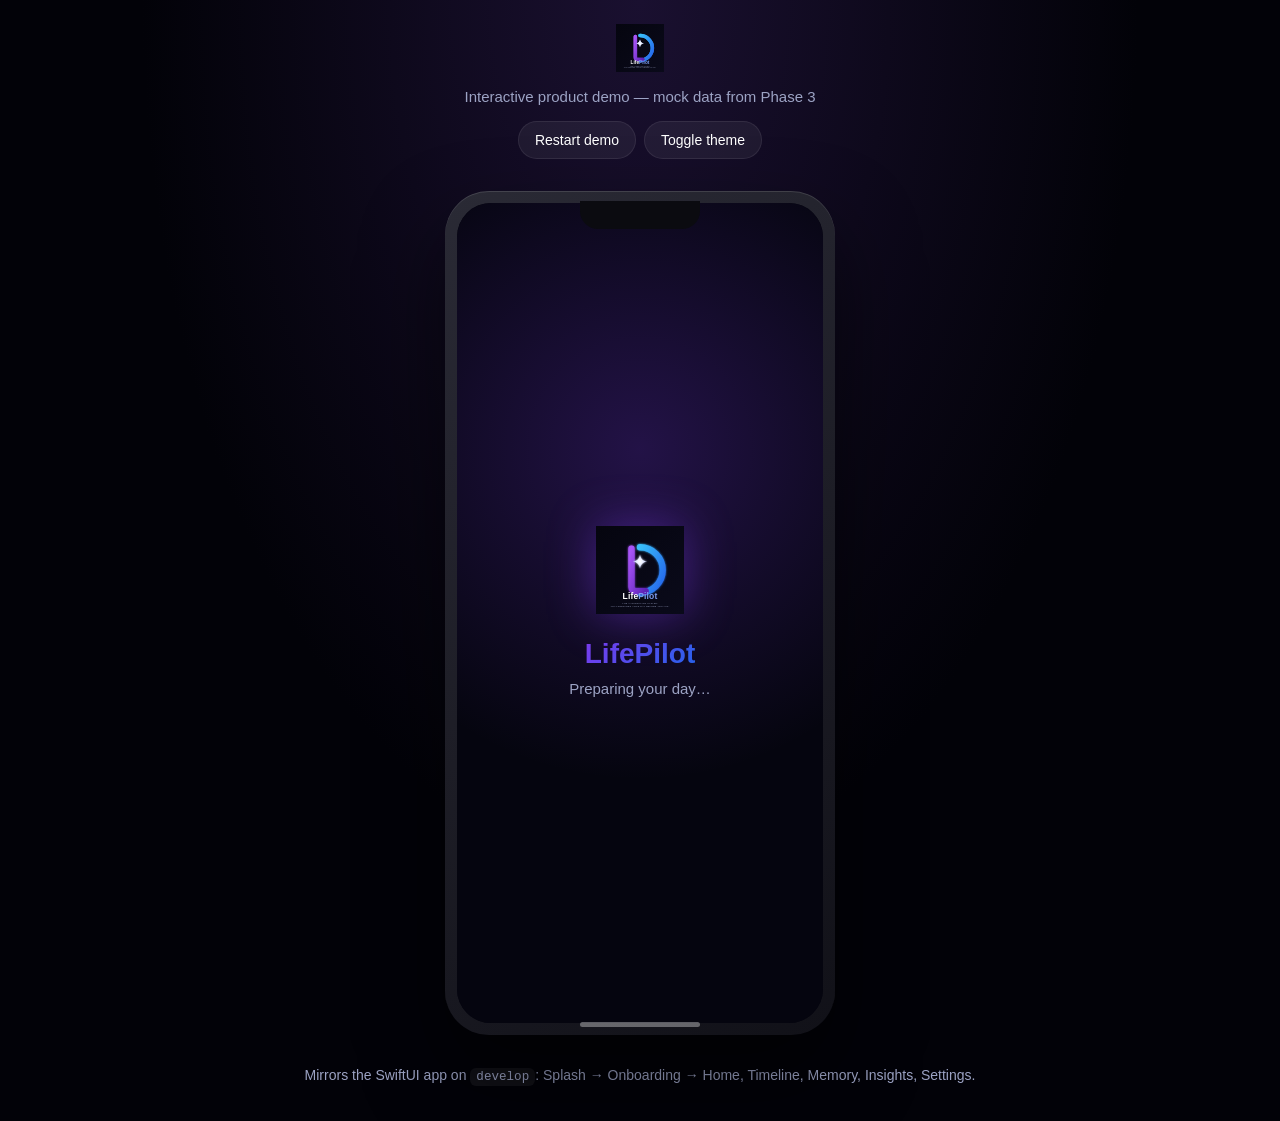
==== commit 532f0021: "deploy: update interactive demo 605f9051273116f998bff535e860364d83288c62" ====
--- a/index.html
+++ b/index.html
@@ -1,1062 +1,47 @@
 <!DOCTYPE html>
 <html lang="en">
-<head>
-<meta charset="UTF-8">
-<meta name="viewport" content="width=device-width, initial-scale=1, maximum-scale=1, user-scalable=no, viewport-fit=cover">
-<title>LifePilot — Demo</title>
-<meta name="description" content="LifePilot — the AI operating system that prepares your day before you ask. Interactive hackathon demo.">
-<style>
-  :root {
-    --void: #05050f;
-    --panel: #14121f;
-    --panel-2: #1b1830;
-    --panel-border: #29253f;
-    --ink: #ffffff;
-    --ink-dim: #a6a1c2;
-    --ink-faint: #6d6890;
-    --violet: #a855f7;
-    --blue: #38bdf8;
-    --risk: #f2557a;
-    --success: #34d399;
-  }
-  * { box-sizing: border-box; -webkit-tap-highlight-color: transparent; }
-  html, body {
-    margin: 0; height: 100%; overflow: hidden;
-    background: #000;
-    font-family: -apple-system, BlinkMacSystemFont, "SF Pro Display", "SF Pro Text", "Segoe UI", sans-serif;
-    -webkit-font-smoothing: antialiased;
-  }
-  #app { position: fixed; inset: 0; background: var(--void); color: var(--ink); overflow: hidden; }
-  .view {
-    position: absolute; inset: 0;
-    opacity: 0; pointer-events: none;
-    transition: opacity 0.4s ease;
-    overflow-y: auto; -webkit-overflow-scrolling: touch;
-    scrollbar-width: none;
-  }
-  .view::-webkit-scrollbar { display: none; }
-  .view.active { opacity: 1; pointer-events: auto; }
+  <head>
+    <meta charset="UTF-8" />
+    <meta name="viewport" content="width=device-width, initial-scale=1.0" />
+    <meta
+      name="description"
+      content="LifePilot — The AI operating system that prepares your day before you ask."
+    />
+    <title>LifePilot — Interactive Demo</title>
+    <link rel="icon" href="favicon.ico" sizes="any" />
+    <link rel="icon" type="image/png" sizes="32x32" href="favicon-32.png" />
+    <link rel="apple-touch-icon" href="apple-touch-icon.png" />
+    <link rel="stylesheet" href="demo.css" />
+  </head>
+  <body>
+    <div class="page">
+      <header class="page-header">
+        <img src="logo.svg" alt="LifePilot" class="page-logo" width="160" height="48" />
+        <p class="page-tagline">Interactive product demo — mock data from Phase 3</p>
+        <div class="page-controls">
+          <button type="button" class="ghost-btn" id="btn-restart">Restart demo</button>
+          <button type="button" class="ghost-btn" id="btn-theme" aria-pressed="true">Toggle theme</button>
+        </div>
+      </header>
 
-  /* SPLASH */
-  #view-splash { display: flex; flex-direction: column; align-items: center; justify-content: center; gap: 1.4rem; background: radial-gradient(circle at 50% 40%, #150f28 0%, #05050f 70%); }
-  #view-splash .mark { width: 84px; height: 84px; opacity: 0; transform: scale(0.7); }
-  #view-splash.active .mark { animation: markIn 1s cubic-bezier(0.34,1.56,0.64,1) forwards; }
-  #view-splash .word { font-size: 2.1rem; font-weight: 700; letter-spacing: -0.02em; opacity: 0; }
-  #view-splash.active .word { animation: fadeUp 0.7s ease 0.55s forwards; }
-  #view-splash .tagline { font-size: 0.95rem; color: var(--ink-dim); text-align: center; padding: 0 3rem; opacity: 0; font-weight: 500; line-height: 1.5; max-width: 420px; }
-  #view-splash.active .tagline { animation: fadeUp 0.7s ease 1s forwards; }
-  @keyframes markIn { to { opacity: 1; transform: scale(1); } }
-  @keyframes fadeUp { from { opacity: 0; transform: translateY(10px);} to { opacity: 1; transform: translateY(0);} }
-  @keyframes popIn { 0% { opacity: 0; transform: scale(0.9);} 100% { opacity: 1; transform: scale(1);} }
+      <main class="device-stage">
+        <div class="device" role="application" aria-label="LifePilot app demo">
+          <div class="device-notch" aria-hidden="true"></div>
+          <div class="device-screen" id="app-root">
+            <!-- Rendered by demo.js -->
+          </div>
+          <div class="device-home-indicator" aria-hidden="true"></div>
+        </div>
+      </main>
 
-  .phone-col { max-width: 480px; margin: 0 auto; min-height: 100%; position: relative; }
-  .status-bar { height: 54px; display: flex; align-items: center; justify-content: space-between; padding: 0 1.6rem; font-size: 0.85rem; font-weight: 600; position: sticky; top: 0; z-index: 5; background: linear-gradient(var(--void) 60%, transparent); }
-  .content { padding: 0.2rem 1.4rem 6.5rem; }
+      <footer class="page-footer">
+        <p>
+          Mirrors the SwiftUI app on <code>develop</code>: Splash → Onboarding → Home, Timeline,
+          Memory, Insights, Settings.
+        </p>
+      </footer>
+    </div>
 
-  /* ---- App header (hamburger / wordmark / avatar) ---- */
-  .app-header { display: flex; align-items: center; justify-content: space-between; padding: 0.2rem 0 0.9rem; }
-  .app-header .icon-btn { width: 34px; height: 34px; display: flex; align-items: center; justify-content: center; color: var(--ink); }
-  .app-header .icon-btn svg { width: 20px; height: 20px; }
-  .app-header .wordmark { font-size: 1.15rem; font-weight: 800; letter-spacing: -0.01em; }
-  .app-header .wordmark .pilot { background: linear-gradient(120deg, var(--violet), var(--blue)); -webkit-background-clip: text; background-clip: text; color: transparent; }
-  .app-header .avatar-wrap { position: relative; width: 34px; height: 34px; }
-  .app-header .avatar {
-    width: 34px; height: 34px; border-radius: 50%;
-    background: linear-gradient(135deg, var(--violet), var(--blue));
-    display: flex; align-items: center; justify-content: center;
-    font-size: 0.85rem; font-weight: 700; color: #fff;
-  }
-  .app-header .avatar-dot { position: absolute; bottom: -1px; right: -1px; width: 10px; height: 10px; border-radius: 50%; background: var(--violet); border: 2px solid var(--void); }
-
-  .hero-header { margin-bottom: 1.3rem; }
-  .hero-header .date { font-size: 0.85rem; color: var(--ink-faint); font-weight: 600; margin-bottom: 0.25rem; }
-  .hero-header .greeting { font-size: 1.9rem; font-weight: 700; letter-spacing: -0.02em; }
-
-  .weather-card { display: flex; align-items: center; justify-content: space-between; background: var(--panel); border: 1px solid var(--panel-border); border-radius: 18px; padding: 0.9rem 1.1rem; margin-top: 0.9rem; margin-bottom: 1rem; }
-  .weather-left { display: flex; align-items: center; gap: 0.7rem; }
-  .weather-left svg { width: 30px; height: 30px; }
-  .weather-temp { font-size: 1.3rem; font-weight: 700; }
-  .weather-sub { font-size: 0.78rem; color: var(--ink-dim); margin-top: 0.1rem; font-weight: 500; }
-
-  /* ---- Ghost Brain hero card ---- */
-  .hero-card {
-    position: relative; overflow: hidden;
-    border-radius: 26px; padding: 1.5rem 1.4rem; margin-bottom: 1.1rem;
-    background: linear-gradient(155deg, rgba(124,58,237,0.16), rgba(56,189,248,0.05)), var(--panel);
-    border: 1px solid rgba(168,85,247,0.28);
-    box-shadow: 0 25px 60px -24px rgba(124,58,237,0.5), inset 0 1px 0 rgba(255,255,255,0.04);
-    display: flex; align-items: center; justify-content: space-between; gap: 1rem;
-    min-height: 168px;
-  }
-  .hero-card .text-col { flex: 1; min-width: 0; }
-  .hero-card .ghost-label { font-size: 0.68rem; font-weight: 800; letter-spacing: 0.12em; color: var(--violet); text-transform: uppercase; margin-bottom: 0.55rem; }
-  .hero-card .headline { font-size: 1.4rem; font-weight: 700; line-height: 1.28; letter-spacing: -0.01em; }
-  .hero-card .headline .grad { background: linear-gradient(120deg, var(--violet), var(--blue)); -webkit-background-clip: text; background-clip: text; color: transparent; }
-  .hero-card .sub { font-size: 0.85rem; color: var(--ink-dim); margin-top: 0.5rem; font-weight: 500; }
-
-  .ghost-status-row { display: flex; align-items: center; gap: 0.4rem; margin-top: 0.75rem; font-size: 0.72rem; font-weight: 600; color: var(--ink-faint); }
-  .ghost-status-dot { width: 7px; height: 7px; border-radius: 50%; background: var(--success); flex-shrink: 0; box-shadow: 0 0 0 3px rgba(52,211,153,0.18); animation: statusPulse 2s ease-in-out infinite; }
-  @keyframes statusPulse { 0%,100% { opacity: 1; } 50% { opacity: 0.45; } }
-  .ghost-status-text { transition: opacity 0.25s ease; }
-  .ghost-status-text.fading { opacity: 0; }
-  .ghost-status-sep { opacity: 0.4; }
-
-  .ghost-avatar-wrap { position: relative; width: 108px; height: 108px; flex-shrink: 0; }
-  .ghost-avatar-glow {
-    position: absolute; inset: -20px; border-radius: 50%;
-    background: radial-gradient(circle, rgba(124,58,237,0.35) 0%, transparent 70%);
-    animation: glowPulse 3s ease-in-out infinite;
-  }
-  @keyframes glowPulse { 0%,100% { opacity: 0.6; transform: scale(1);} 50% { opacity: 1; transform: scale(1.12);} }
-  .ghost-avatar-svg { position: relative; width: 100%; height: 100%; animation: ghostFloat 3.4s ease-in-out infinite; }
-  @keyframes ghostFloat { 0%,100% { transform: translateY(0);} 50% { transform: translateY(-6px);} }
-  .ghost-eye { animation: eyeBlink 4.5s ease-in-out infinite; transform-origin: center; }
-  @keyframes eyeBlink { 0%, 92%, 100% { transform: scaleY(1);} 96% { transform: scaleY(0.15);} }
-
-  /* ---- Stat grid (2x3) ---- */
-  .stat-grid { display: grid; grid-template-columns: repeat(3, 1fr); gap: 0.55rem; margin-bottom: 1.1rem; }
-  .stat-tile {
-    background: var(--panel); border: 1px solid var(--panel-border); border-radius: 17px;
-    padding: 0.75rem 0.7rem; cursor: pointer; transition: transform 0.15s ease, border-color 0.15s ease;
-    display: flex; flex-direction: column; gap: 0.5rem;
-  }
-  .stat-tile:active { transform: scale(0.96); }
-  .stat-tile .top-row { display: flex; align-items: flex-start; justify-content: space-between; }
-  .stat-tile .icon-badge { width: 30px; height: 30px; border-radius: 9px; display: flex; align-items: center; justify-content: center; font-size: 0.95rem; flex-shrink: 0; }
-  .stat-tile .icon-badge svg { width: 15px; height: 15px; }
-  .stat-tile .chev { color: var(--ink-faint); opacity: 0.6; }
-  .stat-tile .chev svg { width: 12px; height: 12px; }
-  .stat-tile .big { font-size: 0.98rem; font-weight: 700; line-height: 1.2; }
-  .stat-tile .big.accent { color: var(--violet); }
-  .stat-tile .small { font-size: 0.68rem; color: var(--ink-faint); font-weight: 500; margin-top: 0.1rem; line-height: 1.3; }
-  .stat-tile.pulse { animation: tilePulse 0.6s ease; }
-  @keyframes tilePulse { 0% { border-color: var(--panel-border); } 30% { border-color: var(--violet); box-shadow: 0 0 0 3px rgba(168,85,247,0.14); } 100% { border-color: var(--panel-border); box-shadow: none; } }
-  .stat-tile .big, .stat-tile .small { transition: opacity 0.2s ease; }
-
-  .confidence-row { display: flex; align-items: center; gap: 0.6rem; margin-bottom: 1.1rem; }
-  .confidence-track { flex: 1; height: 5px; border-radius: 999px; background: rgba(255,255,255,0.08); overflow: hidden; }
-  .confidence-fill { height: 100%; width: 0%; border-radius: 999px; background: linear-gradient(90deg, var(--violet), var(--blue)); transition: width 1.1s cubic-bezier(0.16,1,0.3,1) 0.3s; }
-  .confidence-label { font-size: 0.78rem; font-weight: 700; color: var(--ink-dim); white-space: nowrap; }
-  .cta { width: 100%; padding: 0.95rem 0; border-radius: 15px; border: none; background: linear-gradient(135deg, var(--violet), var(--blue)); color: #fff; font-weight: 700; font-size: 0.95rem; cursor: pointer; font-family: inherit; transition: transform 0.15s ease, opacity 0.15s ease; display: flex; align-items: center; justify-content: center; gap: 0.5rem; }
-  .cta:active { transform: scale(0.97); opacity: 0.9; }
-  .cta:disabled { opacity: 0.4; pointer-events: none; }
-  .cta svg { width: 16px; height: 16px; }
-
-  /* ---- AI Insight card ---- */
-  .insight-highlight {
-    display: flex; align-items: flex-start; gap: 0.7rem;
-    background: var(--panel); border: 1px solid var(--panel-border); border-radius: 18px;
-    padding: 0.9rem 1rem; margin-bottom: 0.6rem; cursor: pointer;
-  }
-  .insight-highlight .ico { width: 34px; height: 34px; border-radius: 10px; flex-shrink: 0; background: linear-gradient(135deg, rgba(124,58,237,0.22), rgba(56,189,248,0.14)); display: flex; align-items: center; justify-content: center; }
-  .insight-highlight .ico svg { width: 17px; height: 17px; color: var(--violet); }
-  .insight-highlight .title { font-size: 0.85rem; font-weight: 700; margin-bottom: 0.15rem; }
-  .insight-highlight .body { font-size: 0.8rem; color: var(--ink-dim); line-height: 1.45; }
-  .insight-highlight .body b { color: var(--violet); font-weight: 700; }
-
-  /* ---- Quick actions row ---- */
-  .quick-actions-row { display: grid; grid-template-columns: repeat(6, 1fr); gap: 0.45rem; margin-bottom: 1.1rem; }
-  .qa-tile { display: flex; flex-direction: column; align-items: center; gap: 0.4rem; cursor: pointer; }
-  .qa-tile .circle { width: 46px; height: 46px; border-radius: 15px; background: var(--panel); border: 1px solid var(--panel-border); display: flex; align-items: center; justify-content: center; transition: transform 0.15s ease; }
-  .qa-tile:active .circle { transform: scale(0.9); }
-  .qa-tile .circle svg { width: 19px; height: 19px; }
-  .qa-tile .lbl { font-size: 0.6rem; font-weight: 600; color: var(--ink-dim); }
-
-  .section-label { display: flex; align-items: center; justify-content: space-between; gap: 0.45rem; font-size: 0.98rem; font-weight: 700; margin: 1.3rem 0 0.65rem; }
-  .section-label .left { display: flex; align-items: center; gap: 0.45rem; }
-  .section-label svg { width: 16px; height: 16px; flex-shrink: 0; }
-  .section-label .count { font-size: 0.72rem; font-weight: 700; color: var(--ink-faint); }
-
-  .card { background: var(--panel); border: 1px solid var(--panel-border); border-radius: 18px; padding: 0.9rem 1rem; margin-bottom: 0.6rem; }
-  .empty-card { text-align: center; padding: 1.6rem 1rem; color: var(--ink-faint); font-size: 0.85rem; font-weight: 500; }
-
-  .rec-row { display: flex; align-items: center; gap: 0.65rem; padding: 0.7rem 0; border-bottom: 1px solid var(--panel-border); animation: popIn 0.35s ease; }
-  .rec-row:last-child { border-bottom: none; }
-  .rec-row .icon { width: 34px; height: 34px; border-radius: 10px; flex-shrink: 0; display: flex; align-items: center; justify-content: center; font-size: 1rem; background: linear-gradient(135deg, rgba(168,85,247,0.16), rgba(56,189,248,0.16)); }
-  .rec-row .body { flex: 1; min-width: 0; cursor: pointer; }
-  .rec-row .title { font-size: 0.87rem; font-weight: 600; }
-  .rec-row .why { font-size: 0.74rem; color: var(--ink-dim); margin-top: 0.15rem; }
-  .rec-row .badge { font-size: 0.62rem; font-weight: 700; padding: 0.15rem 0.5rem; border-radius: 999px; margin-top: 0.3rem; display: inline-block; }
-  .rec-row .badge.high { background: rgba(242,85,122,0.16); color: var(--risk); }
-  .rec-row .badge.med { background: rgba(56,189,248,0.16); color: var(--blue); }
-  .quick-approve { width: 30px; height: 30px; border-radius: 50%; border: 1.5px solid var(--panel-border); flex-shrink: 0; display: flex; align-items: center; justify-content: center; cursor: pointer; transition: all 0.2s ease; background: transparent; }
-  .quick-approve svg { width: 14px; height: 14px; opacity: 0; transition: opacity 0.15s ease; }
-  .quick-approve.done { background: var(--success); border-color: var(--success); }
-  .quick-approve.done svg { opacity: 1; }
-
-  .timeline-row { display: flex; gap: 0.7rem; align-items: flex-start; padding: 0.6rem 0; }
-  .timeline-row .time { width: 50px; flex-shrink: 0; text-align: left; font-size: 0.78rem; font-weight: 700; color: var(--ink-dim); padding-top: 0.15rem; }
-  .timeline-row .rail { display: flex; flex-direction: column; align-items: center; flex-shrink: 0; }
-  .timeline-row .dot { width: 10px; height: 10px; border-radius: 50%; background: var(--violet); box-shadow: 0 0 0 4px rgba(168,85,247,0.14); margin-top: 0.22rem; transition: background 0.3s ease, box-shadow 0.3s ease; }
-  .timeline-row .dot.done { background: var(--success); box-shadow: 0 0 0 4px rgba(52,211,153,0.14); }
-  .timeline-row .line { width: 2px; flex: 1; background: var(--panel-border); margin-top: 0.3rem; min-height: 28px; }
-  .timeline-row:last-child .line { display: none; }
-  .timeline-row .info { flex: 1; min-width: 0; }
-  .timeline-row .info .title-row { display: flex; align-items: center; flex-wrap: wrap; gap: 0.4rem; }
-  .timeline-row .info .title { font-size: 0.9rem; font-weight: 600; }
-  .timeline-row .info .sub { font-size: 0.75rem; color: var(--ink-faint); margin-top: 0.1rem; }
-  .timeline-row .tag { font-size: 0.62rem; font-weight: 700; color: var(--success); background: rgba(52,211,153,0.14); padding: 0.15rem 0.5rem; border-radius: 999px; }
-  .timeline-row .countdown { font-size: 0.68rem; font-weight: 700; color: var(--blue); background: rgba(56,189,248,0.12); padding: 0.28rem 0.6rem; border-radius: 999px; white-space: nowrap; flex-shrink: 0; margin-left: auto; align-self: flex-start; }
-  .timeline-row .recommended { font-size: 0.68rem; font-weight: 700; color: var(--violet); background: rgba(168,85,247,0.14); padding: 0.28rem 0.6rem; border-radius: 999px; white-space: nowrap; flex-shrink: 0; margin-left: auto; align-self: flex-start; }
-  .timeline-row .now-badge { font-size: 0.62rem; font-weight: 800; letter-spacing: 0.04em; color: var(--void); background: var(--success); padding: 0.22rem 0.55rem; border-radius: 999px; white-space: nowrap; flex-shrink: 0; margin-left: auto; align-self: flex-start; display: inline-flex; align-items: center; gap: 0.3rem; animation: nowBadgePulse 1.6s ease-in-out infinite; }
-  @keyframes nowBadgePulse { 0%,100% { box-shadow: 0 0 0 0 rgba(52,211,153,0.5); } 50% { box-shadow: 0 0 0 5px rgba(52,211,153,0); } }
-  .timeline-row.is-now .info .title { color: var(--success); }
-  .timeline-row.is-past { opacity: 0.55; }
-  .timeline-row.is-future { opacity: 0.72; }
-  .timeline-header-row { display: flex; align-items: center; justify-content: space-between; }
-  .timeline-header-row .view-full { font-size: 0.8rem; font-weight: 700; color: var(--violet); cursor: pointer; }
-
-  /* ---- Live activity feed ---- */
-  .activity-feed { display: flex; flex-direction: column; gap: 0.1rem; }
-  .activity-row { display: flex; align-items: center; gap: 0.55rem; padding: 0.4rem 0; font-size: 0.74rem; color: var(--ink-faint); animation: activityIn 0.4s ease; }
-  @keyframes activityIn { from { opacity: 0; transform: translateY(-4px); } to { opacity: 1; transform: translateY(0); } }
-  .activity-row.fading { opacity: 0; transform: translateY(4px); transition: opacity 0.5s ease, transform 0.5s ease; }
-  .activity-row .a-time { font-weight: 700; color: var(--ink-dim); width: 42px; flex-shrink: 0; font-variant-numeric: tabular-nums; }
-  .activity-row .a-dot { width: 5px; height: 5px; border-radius: 50%; background: var(--violet); flex-shrink: 0; }
-  .activity-row .a-text { flex: 1; }
-
-  /* ---- Floating AI alert ---- */
-  .ai-alert-stack { position: fixed; top: calc(0.8rem + env(safe-area-inset-top)); left: 0; right: 0; z-index: 80; display: flex; justify-content: center; pointer-events: none; }
-  .ai-alert { width: calc(100% - 1.6rem); max-width: 420px; background: rgba(20,18,31,0.92); backdrop-filter: blur(20px); border: 1px solid rgba(168,85,247,0.35); border-radius: 20px; padding: 0.9rem 1rem; box-shadow: 0 20px 45px -18px rgba(0,0,0,0.6); pointer-events: auto; transform: translateY(-140%); opacity: 0; transition: transform 0.5s cubic-bezier(0.16,1,0.3,1), opacity 0.4s ease; }
-  .ai-alert.show { transform: translateY(0); opacity: 1; }
-  .ai-alert .a-head { display: flex; align-items: center; gap: 0.5rem; margin-bottom: 0.5rem; }
-  .ai-alert .a-icon { width: 26px; height: 26px; border-radius: 8px; background: linear-gradient(135deg, var(--violet), var(--blue)); display: flex; align-items: center; justify-content: center; font-size: 0.85rem; flex-shrink: 0; }
-  .ai-alert .a-title { font-size: 0.78rem; font-weight: 700; }
-  .ai-alert .a-body { font-size: 0.85rem; font-weight: 600; margin-bottom: 0.15rem; }
-  .ai-alert .a-rec { font-size: 0.78rem; color: var(--ink-dim); margin-bottom: 0.7rem; }
-  .ai-alert .a-rec b { color: var(--blue); font-weight: 700; }
-  .ai-alert .a-buttons { display: flex; gap: 0.5rem; }
-  .ai-alert .a-buttons button { flex: 1; font-family: inherit; font-size: 0.78rem; font-weight: 700; padding: 0.5rem 0; border-radius: 10px; cursor: pointer; border: none; }
-  .ai-alert .a-approve { background: linear-gradient(135deg, var(--violet), var(--blue)); color: #fff; }
-  .ai-alert .a-dismiss { background: var(--panel-2); color: var(--ink-dim); border: 1px solid var(--panel-border) !important; }
-
-  .tab-bar { position: fixed; bottom: 0; left: 0; right: 0; display: flex; justify-content: center; padding: 0.8rem 0.5rem calc(1.2rem + env(safe-area-inset-bottom)); background: rgba(20,18,31,0.85); backdrop-filter: blur(24px); border-top: 1px solid var(--panel-border); z-index: 10; }
-  .tab-bar-inner { display: flex; justify-content: space-around; width: 100%; max-width: 480px; }
-  .tab { display: flex; flex-direction: column; align-items: center; gap: 0.25rem; color: var(--ink-faint); font-size: 0.64rem; font-weight: 600; cursor: pointer; padding: 0.2rem 0.6rem; position: relative; }
-  .tab svg { width: 22px; height: 22px; }
-  .tab.tab-active { color: var(--violet); }
-  .tab .dot-badge { position: absolute; top: -1px; right: 8px; width: 7px; height: 7px; border-radius: 50%; background: var(--risk); }
-
-  /* SHEET */
-  #view-sheet { background: rgba(0,0,0,0.55); display: flex; align-items: flex-end; }
-  .sheet-wrap { width: 100%; max-width: 480px; margin: 0 auto; }
-  .sheet { background: var(--panel); border-radius: 28px 28px 0 0; max-height: 90vh; display: flex; flex-direction: column; transform: translateY(100%); transition: transform 0.45s cubic-bezier(0.16,1,0.3,1); border-top: 1px solid var(--panel-border); }
-  #view-sheet.active .sheet { transform: translateY(0); }
-  .sheet-handle { width: 38px; height: 4px; border-radius: 999px; background: var(--panel-border); margin: 0.8rem auto 0.4rem; flex-shrink: 0; }
-  .sheet-body { padding: 0.8rem 1.5rem 1.4rem; overflow-y: auto; }
-  .sheet-badge { display: inline-block; font-size: 0.68rem; font-weight: 700; letter-spacing: 0.03em; padding: 0.25rem 0.6rem; border-radius: 999px; margin-bottom: 0.8rem; }
-  .sheet-badge.high { background: rgba(242,85,122,0.16); color: var(--risk); }
-  .sheet-badge.med { background: rgba(56,189,248,0.16); color: var(--blue); }
-  .sheet-body h2 { font-size: 1.35rem; font-weight: 700; margin: 0 0 0.3rem; line-height: 1.3; }
-  .sheet-meta-row { display: flex; align-items: center; gap: 0.5rem; font-size: 0.85rem; color: var(--ink-dim); font-weight: 500; margin-bottom: 0.6rem; }
-  .sheet-meta-row svg { width: 16px; height: 16px; flex-shrink: 0; }
-  .sheet-section-title { font-size: 0.72rem; font-weight: 700; letter-spacing: 0.06em; text-transform: uppercase; color: var(--ink-faint); margin: 1.1rem 0 0.5rem; }
-  .benefit-row { display: flex; align-items: center; gap: 0.55rem; padding: 0.4rem 0; font-size: 0.9rem; font-weight: 500; }
-  .benefit-row .check { width: 20px; height: 20px; border-radius: 50%; background: rgba(52,211,153,0.16); display: flex; align-items: center; justify-content: center; flex-shrink: 0; }
-  .benefit-row .check svg { width: 11px; height: 11px; }
-  .sheet-buttons { display: flex; gap: 0.7rem; margin-top: 1.4rem; }
-  .sheet-buttons button { flex: 1; font-family: inherit; font-size: 0.9rem; font-weight: 700; padding: 0.85rem 0; border-radius: 14px; cursor: pointer; transition: transform 0.15s ease, opacity 0.15s ease; }
-  .sheet-buttons button:active { transform: scale(0.96); }
-  .btn-notnow { background: var(--panel-2); color: var(--ink); border: 1px solid var(--panel-border); }
-  .btn-approve { background: linear-gradient(135deg, var(--violet), var(--blue)); color: #fff; border: none; }
-  .btn-approve.done { background: var(--success); }
-
-  #view-approving { background: radial-gradient(circle at 50% 40%, #1b1235 0%, #05050f 70%); display: flex; flex-direction: column; align-items: center; justify-content: center; gap: 1.3rem; }
-  .approve-ring { width: 100px; height: 100px; border-radius: 50%; background: linear-gradient(135deg, var(--violet), var(--blue)); display: flex; align-items: center; justify-content: center; transform: scale(0); }
-  #view-approving.active .approve-ring { animation: ringIn 0.55s cubic-bezier(0.34,1.56,0.64,1) forwards; }
-  @keyframes ringIn { to { transform: scale(1); } }
-  .approve-ring svg { width: 46px; height: 46px; opacity: 0; stroke-dasharray: 30; stroke-dashoffset: 30; }
-  #view-approving.active .approve-ring svg { animation: fadeUp 0.3s ease 0.35s forwards, drawCheck 0.5s ease 0.35s forwards; }
-  @keyframes drawCheck { to { stroke-dashoffset: 0; } }
-  #view-approving .msg { font-size: 1.2rem; font-weight: 700; opacity: 0; text-align: center; }
-  #view-approving.active .msg { animation: fadeUp 0.5s ease 0.75s forwards; }
-  #view-approving .sub { font-size: 0.85rem; color: var(--ink-dim); opacity: 0; text-align: center; padding: 0 2.5rem; }
-  #view-approving.active .sub { animation: fadeUp 0.5s ease 0.95s forwards; }
-
-  .screen-title { font-size: 1.9rem; font-weight: 700; letter-spacing: -0.02em; margin-bottom: 1.3rem; }
-  .big-card .timeline-row { padding: 0.75rem 0; }
-  .big-card .time { font-size: 0.8rem; }
-  .big-card .title { font-size: 1rem; }
-
-  .insight-row { display: flex; justify-content: space-between; align-items: baseline; padding: 0.5rem 0; }
-  .insight-row .label { font-size: 0.85rem; color: var(--ink-dim); font-weight: 500; }
-  .insight-row .value { font-size: 0.95rem; font-weight: 700; }
-  .insight-row .value.up { color: var(--success); }
-
-  .memory-chip-row { display: flex; align-items: center; gap: 0.7rem; padding: 0.65rem 0; border-bottom: 1px solid var(--panel-border); }
-  .memory-chip-row:last-child { border-bottom: none; }
-  .memory-chip-row .av { width: 34px; height: 34px; border-radius: 50%; flex-shrink: 0; display: flex; align-items: center; justify-content: center; font-size: 0.95rem; background: linear-gradient(135deg, rgba(168,85,247,0.2), rgba(56,189,248,0.2)); }
-  .memory-chip-row .name { font-size: 0.87rem; font-weight: 600; }
-  .memory-chip-row .detail { font-size: 0.74rem; color: var(--ink-dim); }
-
-  .settings-row { display: flex; align-items: center; justify-content: space-between; padding: 0.8rem 0; border-bottom: 1px solid var(--panel-border); }
-  .settings-row:last-child { border-bottom: none; }
-  .settings-row .left { display: flex; align-items: center; gap: 0.7rem; }
-  .settings-row .icon { width: 30px; height: 30px; border-radius: 8px; display: flex; align-items: center; justify-content: center; background: linear-gradient(135deg, var(--violet), var(--blue)); flex-shrink: 0; }
-  .settings-row .icon svg { width: 15px; height: 15px; }
-  .settings-row .label { font-size: 0.87rem; font-weight: 600; }
-  .settings-row .value { font-size: 0.8rem; color: var(--ink-faint); }
-  .toggle { width: 42px; height: 25px; border-radius: 999px; background: var(--panel-border); position: relative; cursor: pointer; transition: background 0.2s ease; flex-shrink: 0; }
-  .toggle.on { background: var(--violet); }
-  .toggle .knob { width: 21px; height: 21px; border-radius: 50%; background: #fff; position: absolute; top: 2px; left: 2px; transition: left 0.2s ease; }
-  .toggle.on .knob { left: 19px; }
-
-  #view-success { background: radial-gradient(circle at 50% 35%, #1b1235 0%, #05050f 75%); display: flex; flex-direction: column; align-items: center; justify-content: center; gap: 1.4rem; text-align: center; padding: 0 2rem; }
-  .ghost-avatar { width: 110px; height: 110px; border-radius: 50%; background: linear-gradient(155deg, rgba(168,85,247,0.3), rgba(56,189,248,0.18)); border: 1px solid rgba(168,85,247,0.3); display: flex; align-items: center; justify-content: center; transform: scale(0); }
-  #view-success.active .ghost-avatar { animation: ringIn 0.6s cubic-bezier(0.34,1.56,0.64,1) forwards; }
-  .ghost-avatar svg { width: 52px; height: 52px; animation: sparkPulse 2.4s ease-in-out infinite; }
-  @keyframes sparkPulse { 0%,100% { transform: scale(1) rotate(0deg); opacity: 1;} 50% { transform: scale(1.18) rotate(8deg); opacity: 0.75;} }
-  #view-success .msg { font-size: 1.55rem; font-weight: 700; opacity: 0; letter-spacing: -0.01em; }
-  #view-success.active .msg { animation: fadeUp 0.55s ease 0.5s forwards; }
-  #view-success .sub2 { font-size: 0.92rem; color: var(--ink-dim); opacity: 0; max-width: 320px; line-height: 1.5; }
-  #view-success.active .sub2 { animation: fadeUp 0.55s ease 0.75s forwards; }
-  #view-success .cta { max-width: 280px; opacity: 0; margin-top: 0.6rem; }
-  #view-success.active .cta { animation: fadeUp 0.55s ease 1s forwards; }
-
-  #replay { position: fixed; top: 1rem; right: 1rem; z-index: 50; width: 38px; height: 38px; border-radius: 50%; background: rgba(255,255,255,0.08); backdrop-filter: blur(10px); border: 1px solid rgba(255,255,255,0.1); display: flex; align-items: center; justify-content: center; cursor: pointer; color: var(--ink-dim); }
-  #replay svg { width: 17px; height: 17px; }
-  #replay:active { transform: scale(0.9); }
-
-  .toast { position: fixed; bottom: 5.6rem; left: 50%; transform: translateX(-50%) translateY(10px); background: var(--panel-2); border: 1px solid var(--panel-border); padding: 0.6rem 1.1rem; border-radius: 999px; font-size: 0.8rem; font-weight: 600; opacity: 0; pointer-events: none; transition: all 0.3s ease; z-index: 60; white-space: nowrap; display: flex; align-items: center; gap: 0.4rem; }
-  .toast.show { opacity: 1; transform: translateX(-50%) translateY(0); }
-  .toast svg { width: 14px; height: 14px; color: var(--success); flex-shrink: 0; }
-</style>
-</head>
-<body>
-
-<div id="app">
-
-  <div class="view active" id="view-splash">
-    <svg class="mark" viewBox="0 0 100 100" fill="none">
-      <defs>
-        <linearGradient id="markGrad" x1="0" y1="0" x2="1" y2="1">
-          <stop offset="0%" stop-color="#a855f7"/>
-          <stop offset="100%" stop-color="#38bdf8"/>
-        </linearGradient>
-      </defs>
-      <path d="M50 10 A40 40 0 1 1 50 90" stroke="url(#markGrad)" stroke-width="8" stroke-linecap="round" fill="none"/>
-      <path d="M40 26 L40 68 A5 5 0 0 0 45 73 L56 73" stroke="url(#markGrad)" stroke-width="8" stroke-linecap="round" fill="none"/>
-      <path d="M50 32 C52 40 58 44 66 46 C58 48 52 52 50 60 C48 52 42 48 34 46 C42 44 48 40 50 32Z" fill="#fff"/>
-    </svg>
-    <div class="word">LifePilot</div>
-    <div class="tagline">The AI Operating System That Prepares Your Day Before You Ask</div>
-  </div>
-
-  <div class="view" id="view-briefing">
-    <div class="phone-col">
-      <div class="status-bar"><span>9:41</span><span>●●●●●  Wi‑Fi  🔋</span></div>
-      <div class="content" id="briefing-content"></div>
-    </div>
-    <div class="tab-bar">
-      <div class="tab-bar-inner" id="tab-bar-inner"></div>
-    </div>
-  </div>
-
-  <div class="view" id="view-sheet">
-    <div class="sheet-wrap">
-      <div class="sheet">
-        <div class="sheet-handle"></div>
-        <div class="sheet-body" id="sheet-body"></div>
-      </div>
-    </div>
-  </div>
-
-  <div class="view" id="view-approving">
-    <div class="approve-ring">
-      <svg viewBox="0 0 24 24" fill="none" stroke="#fff" stroke-width="3"><path d="M20 6L9 17l-5-5"/></svg>
-    </div>
-    <div class="msg" id="approving-msg">Your day has been updated.</div>
-    <div class="sub" id="approving-sub">Timeline adjusted.</div>
-  </div>
-
-  <div class="view" id="view-timeline">
-    <div class="phone-col">
-      <div class="status-bar"><span>9:41</span><span>●●●●●  Wi‑Fi  🔋</span></div>
-      <div class="content" id="timeline-content"></div>
-    </div>
-    <div class="tab-bar"><div class="tab-bar-inner" id="tab-bar-inner-2"></div></div>
-  </div>
-
-  <div class="view" id="view-memory">
-    <div class="phone-col">
-      <div class="status-bar"><span>9:41</span><span>●●●●●  Wi‑Fi  🔋</span></div>
-      <div class="content" id="memory-content"></div>
-    </div>
-    <div class="tab-bar"><div class="tab-bar-inner" id="tab-bar-inner-3"></div></div>
-  </div>
-
-  <div class="view" id="view-insights">
-    <div class="phone-col">
-      <div class="status-bar"><span>9:41</span><span>●●●●●  Wi‑Fi  🔋</span></div>
-      <div class="content" id="insights-content"></div>
-    </div>
-    <div class="tab-bar"><div class="tab-bar-inner" id="tab-bar-inner-4"></div></div>
-  </div>
-
-  <div class="view" id="view-settings">
-    <div class="phone-col">
-      <div class="status-bar"><span>9:41</span><span>●●●●●  Wi‑Fi  🔋</span></div>
-      <div class="content" id="settings-content"></div>
-    </div>
-    <div class="tab-bar"><div class="tab-bar-inner" id="tab-bar-inner-5"></div></div>
-  </div>
-
-  <div class="view" id="view-success">
-    <div class="ghost-avatar"><svg viewBox="0 0 24 24" fill="none"><path d="M12 2L14 9L21 12L14 15L12 22L10 15L3 12L10 9L12 2Z" fill="url(#markGrad)"/></svg></div>
-    <div class="msg" id="success-msg">Your day is ready, Tanvir.</div>
-    <div class="sub2">I'll continue preparing your day.</div>
-    <button class="cta" onclick="restart()">Start Day</button>
-  </div>
-
-  <div class="ai-alert-stack" id="ai-alert-stack"></div>
-
-  <div id="replay" onclick="restart()" title="Replay demo">
-    <svg viewBox="0 0 24 24" fill="none" stroke="currentColor" stroke-width="2.2"><path d="M1 4v6h6M23 20v-6h-6"/><path d="M20.49 9A9 9 0 105.64 18.36L1 14M3.51 15A9 9 0 0018.36 5.64L23 10"/></svg>
-  </div>
-
-  <div class="toast" id="toast"><svg viewBox="0 0 24 24" fill="none" stroke="currentColor" stroke-width="3"><path d="M20 6L9 17l-5-5"/></svg><span id="toast-text"></span></div>
-
-</div>
-
-<script>
-  /* ============ STATE (fake data, real mutation) ============ */
-  const state = {
-    user: 'Tanvir',
-    recommendations: [
-      { id: 'r1', icon: '🚗', title: 'Leave 15 minutes earlier', why: 'Traffic is 34% heavier than normal on your route.', badge: 'high',
-        detail: { meta: [['🚦','Traffic is 34% heavier than normal'], ['🌧️','Rain begins at 08:40']],
-          benefits: ['Arrive on time', 'Avoid rain', 'Less stress'] }, approved: false },
-      { id: 'r2', icon: '☔', title: 'Rain before your commute', why: 'Bring an umbrella — 60% chance from 08:40.', badge: 'med',
-        detail: { meta: [['🌧️','60% chance of rain starting 08:40'], ['🌡️','17°C, feels like 15°C']],
-          benefits: ['Stay dry', 'No last-minute scramble'] }, approved: false },
-      { id: 'r3', icon: '👥', title: 'Team meeting in 2 hours', why: 'Prep notes from last sync are ready to review.', badge: 'med',
-        detail: { meta: [['📋','3 open action items from last meeting'], ['⏱️','Starts 09:00, 30 min']],
-          benefits: ['Walk in prepared', 'No forgotten follow-ups'] }, approved: false },
-      { id: 'r4', icon: '💳', title: 'Adobe renews today', why: '$52.99 charge expected — flagged for your review.', badge: 'high',
-        detail: { meta: [['💳','$52.99 renewal expected today'], ['📊','3rd price increase this year']],
-          benefits: ['No surprise charge', 'Chance to cancel first'] }, approved: false },
-    ],
-    timeline: [
-      { time: '08:30', title: 'Leave Home', sub: null, done: false, tag: null },
-      { time: '09:00', title: 'Team Meeting', sub: 'Project Phoenix', done: false, tag: null },
-      { time: '13:00', title: 'Lunch with Sarah', sub: null, done: false, tag: null },
-      { time: '15:30', title: 'Client Presentation', sub: 'Prep time: 45 min', done: false, tag: null },
-      { time: '18:00', title: 'Gym', sub: 'Upper Body', done: false, tag: null },
-    ],
-    insights: [
-      { label: 'Time saved this week', value: '4.5 hrs', up: true },
-      { label: 'Tasks automated', value: '12', up: true },
-      { label: 'Productivity score', value: '94%', up: false },
-      { label: 'Recommendations approved', value: '0', up: false, id: 'approvedCount' },
-    ],
-    memory: [
-      { av: '👩', name: 'Sarah Chen', detail: 'Lunch partner · met 8 times' },
-      { av: '👨', name: 'Priya Patel', detail: 'Design lead · 1:1 every Thursday' },
-      { av: '🏢', name: 'Lincoln Elementary', detail: 'School pickup · daily 2:00 PM' },
-      { av: '✈️', name: 'United Airlines', detail: 'Preferred carrier · 12 trips' },
-    ],
-    activeRecId: null,
-    currentTab: 'home',
-
-    // live monitoring layer
-    status: 'Monitoring your day',
-    lastUpdate: 'Just now',
-    ctaLabel: 'Review Recommendations',
-    activity: [],
-    liveTiles: {
-      weather: { big: '17°', small: 'Light Rain' },
-      travel: { big: 'Leave in 15 min', small: 'Heavy traffic today' },
-      email: { big: '2 Important', small: 'Requires your reply' },
-      meeting: { big: 'Meeting in 2h', small: '10:00 – 11:00 AM' },
-      finance: { big: 'Adobe renews', small: '£52.99 · Annual Plan' },
-      tasks: { big: `${5} tasks`, small: 'See all tasks' },
-    },
-  };
-
-  const STATUS_MESSAGES = [
-    'Checking traffic...', 'Checking calendar...', 'Weather updated', 'Email analysed',
-    'Travel recalculated', 'Meeting confirmed', 'Everything looks good', 'New recommendation found',
-    'Schedule optimised', 'Health summary updated', 'Scanning inbox...', 'Syncing timeline...',
-  ];
-
-  const CTA_LABELS = ['Review Recommendations', 'Travel Updated', 'Weather Alert', 'Meeting Changed', '1 New Insight', 'Everything Looks Good'];
-
-  const ALERT_POOL = [
-    { icon: '🧠', title: 'Ghost Brain', body: 'Traffic increased.', rec: 'Leave now.', action: 'r1' },
-    { icon: '📅', title: 'Ghost Brain', body: 'Meeting moved.', rec: 'Leave 10 minutes later.', action: null },
-    { icon: '🌧️', title: 'Ghost Brain', body: 'Rain arriving sooner.', rec: 'Bring an umbrella.', action: 'r2' },
-    { icon: '✉️', title: 'Ghost Brain', body: 'You received an important email.', rec: 'Reply before 11 AM.', action: null },
-    { icon: '💳', title: 'Ghost Brain', body: 'Adobe payment due tomorrow.', rec: 'Review your subscription.', action: 'r4' },
-    { icon: '✅', title: 'Ghost Brain', body: 'Task list updated.', rec: 'One task completed automatically.', action: null },
-  ];
-
-  const ACTIVITY_MESSAGES = [
-    'Traffic checked', 'Calendar synced', 'Weather updated', 'Timeline optimised', 'Everything normal',
-    'Inbox scanned', 'Route recalculated', 'Meeting notes prepped', 'Finance checked', 'Health summary refreshed',
-  ];
-
-  /* ============ ICONS ============ */
-  const ICON_HOME = '<svg viewBox="0 0 24 24" fill="none" stroke="currentColor" stroke-width="2"><path d="M3 12l9-9 9 9M5 10v10h14V10"/></svg>';
-  const ICON_TIMELINE = '<svg viewBox="0 0 24 24" fill="none" stroke="currentColor" stroke-width="2"><path d="M8 6h13M8 12h13M8 18h13M3 6h.01M3 12h.01M3 18h.01"/></svg>';
-  const ICON_MEMORY = '<svg viewBox="0 0 24 24" fill="none" stroke="currentColor" stroke-width="2"><path d="M12 2a4 4 0 014 4c0 2-2 3-2 5H10c0-2-2-3-2-5a4 4 0 014-4zM10 17h4M9 21h6"/></svg>';
-  const ICON_INSIGHTS = '<svg viewBox="0 0 24 24" fill="none" stroke="currentColor" stroke-width="2"><path d="M3 3v18h18M7 15l4-4 4 4 5-6"/></svg>';
-  const ICON_SETTINGS = '<svg viewBox="0 0 24 24" fill="none" stroke="currentColor" stroke-width="2"><circle cx="12" cy="12" r="3"/><path d="M19.4 15a1.65 1.65 0 00.33 1.82l.06.06a2 2 0 11-2.83 2.83l-.06-.06a1.65 1.65 0 00-1.82-.33 1.65 1.65 0 00-1 1.51V21a2 2 0 01-4 0v-.09A1.65 1.65 0 009 19.4a1.65 1.65 0 00-1.82.33l-.06.06a2 2 0 11-2.83-2.83l.06-.06A1.65 1.65 0 004.6 15a1.65 1.65 0 00-1.51-1H3a2 2 0 010-4h.09A1.65 1.65 0 004.6 9a1.65 1.65 0 00-.33-1.82l-.06-.06a2 2 0 112.83-2.83l.06.06A1.65 1.65 0 009 4.6a1.65 1.65 0 001-1.51V3a2 2 0 014 0v.09a1.65 1.65 0 001 1.51 1.65 1.65 0 001.82-.33l.06-.06a2 2 0 112.83 2.83l-.06.06A1.65 1.65 0 0019.4 9a1.65 1.65 0 001.51 1H21a2 2 0 010 4h-.09a1.65 1.65 0 00-1.51 1z"/></svg>';
-
-  const ICON_CHAT = '<svg viewBox="0 0 24 24" fill="none" stroke="currentColor" stroke-width="2"><path d="M21 11.5a8.38 8.38 0 01-.9 3.8 8.5 8.5 0 01-7.6 4.7 8.38 8.38 0 01-3.8-.9L3 21l1.9-5.7a8.38 8.38 0 01-.9-3.8 8.5 8.5 0 014.7-7.6 8.38 8.38 0 013.8-.9h.5a8.48 8.48 0 018 8v.5z"/></svg>';
-  const ICON_PROFILE = '<svg viewBox="0 0 24 24" fill="none" stroke="currentColor" stroke-width="2"><path d="M20 21v-2a4 4 0 00-4-4H8a4 4 0 00-4 4v2"/><circle cx="12" cy="7" r="4"/></svg>';
-
-  const TABS = [
-    { key: 'home', label: 'Home', icon: ICON_HOME, view: 'view-briefing', render: renderBriefing },
-    { key: 'timeline', label: 'Timeline', icon: ICON_TIMELINE, view: 'view-timeline', render: renderTimeline },
-    { key: 'memory', label: 'AI Chat', icon: ICON_CHAT, view: 'view-memory', render: renderMemory },
-    { key: 'insights', label: 'Insights', icon: ICON_INSIGHTS, view: 'view-insights', render: renderInsights },
-    { key: 'settings', label: 'Profile', icon: ICON_PROFILE, view: 'view-settings', render: renderSettings },
-  ];
-
-  function tabBarHTML(activeKey) {
-    return TABS.map(t => {
-      const pendingCount = t.key === 'home' ? state.recommendations.filter(r => !r.approved).length : 0;
-      return `<div class="tab ${t.key === activeKey ? 'tab-active' : ''}" onclick="goTab('${t.key}')">
-        ${t.icon}${t.label}
-        ${pendingCount > 0 ? '<span class="dot-badge"></span>' : ''}
-      </div>`;
-    }).join('');
-  }
-
-  function refreshAllTabBars() {
-    ['tab-bar-inner','tab-bar-inner-2','tab-bar-inner-3','tab-bar-inner-4','tab-bar-inner-5'].forEach(id => {
-      const el = document.getElementById(id);
-      if (el) el.innerHTML = tabBarHTML(state.currentTab);
-    });
-  }
-
-  function goTab(key) {
-    state.currentTab = key;
-    const tab = TABS.find(t => t.key === key);
-    showView(tab.view);
-    tab.render();
-    refreshAllTabBars();
-  }
-
-  function showView(id) {
-    document.querySelectorAll('.view').forEach(v => v.classList.remove('active'));
-    document.getElementById(id).classList.add('active');
-  }
-
-  function showToast(text) {
-    const toast = document.getElementById('toast');
-    document.getElementById('toast-text').textContent = text;
-    toast.classList.add('show');
-    clearTimeout(showToast._t);
-    showToast._t = setTimeout(() => toast.classList.remove('show'), 1800);
-  }
-
-  /* ============ RENDER: BRIEFING (Home) ============ */
-  function renderBriefing() {
-    const pending = state.recommendations.filter(r => !r.approved);
-    const approvedCount = state.recommendations.length - pending.length;
-    const confidence = 98;
-
-    const unreadEmails = 2;
-
-    document.getElementById('briefing-content').innerHTML = `
-      <div class="app-header fade-item in">
-        <div class="icon-btn"><svg viewBox="0 0 24 24" fill="none" stroke="currentColor" stroke-width="2"><path d="M4 6h16M4 12h16M4 18h16"/></svg></div>
-        <div class="wordmark">Life<span class="pilot">Pilot</span></div>
-        <div class="avatar-wrap"><div class="avatar">T</div><div class="avatar-dot"></div></div>
-      </div>
-
-      <div class="hero-header fade-item in">
-        <div class="greeting">Good Morning, <span style="color:var(--violet)">${state.user}</span> 👋</div>
-        <div class="date">Thursday, 9 July</div>
-      </div>
-
-      <div class="hero-card fade-item in">
-        <div class="text-col">
-          <div class="ghost-label">Ghost Brain</div>
-          <div class="headline">${pending.length > 0 ? `I've already prepared <span class="grad">your day.</span>` : `You're all set <span class="grad">for today.</span>`}</div>
-          <div class="sub">Here's what matters today.</div>
-        </div>
-        <div class="ghost-avatar-wrap">
-          <div class="ghost-avatar-glow"></div>
-          ${ghostAvatarSVG()}
-        </div>
-      </div>
-      <div class="ghost-status-row fade-item in" style="margin-top:-0.6rem; margin-bottom: 1.1rem;">
-        <span class="ghost-status-dot"></span>
-        <span class="ghost-status-text" id="ghost-status-text">${state.status}</span>
-        <span class="ghost-status-sep">·</span>
-        <span id="ghost-last-update">${state.lastUpdate}</span>
-      </div>
-
-      <div class="stat-grid fade-item in">
-        <div class="stat-tile" id="tile-weather" onclick="showToast('☔ Rain, light showers until 11 AM')">
-          <div class="top-row"><div class="icon-badge" style="background:rgba(56,189,248,0.14)">☁️</div></div>
-          <div class="big">${state.liveTiles.weather.big} <span style="font-weight:500;color:var(--ink-faint);font-size:0.7rem">London</span></div>
-          <div class="small">${state.liveTiles.weather.small}</div>
-        </div>
-        <div class="stat-tile" id="tile-travel" onclick="openSheet('r1')">
-          <div class="top-row"><div class="icon-badge" style="background:rgba(168,85,247,0.14)">🚆</div><div class="chev"><svg viewBox="0 0 24 24" fill="none" stroke="currentColor" stroke-width="2.5"><path d="M9 18l6-6-6-6"/></svg></div></div>
-          <div class="big accent">${state.liveTiles.travel.big}</div>
-          <div class="small">${state.liveTiles.travel.small}</div>
-        </div>
-        <div class="stat-tile" id="tile-email" onclick="goTab('home')">
-          <div class="top-row"><div class="icon-badge" style="background:rgba(56,189,248,0.14)">✉️</div><div class="chev"><svg viewBox="0 0 24 24" fill="none" stroke="currentColor" stroke-width="2.5"><path d="M9 18l6-6-6-6"/></svg></div></div>
-          <div class="big">${state.liveTiles.email.big}</div>
-          <div class="small">${state.liveTiles.email.small}</div>
-        </div>
-        <div class="stat-tile" id="tile-meeting" onclick="showToast('📅 Team Meeting · Project Phoenix · 09:00')">
-          <div class="top-row"><div class="icon-badge" style="background:rgba(52,211,153,0.14)">📅</div><div class="chev"><svg viewBox="0 0 24 24" fill="none" stroke="currentColor" stroke-width="2.5"><path d="M9 18l6-6-6-6"/></svg></div></div>
-          <div class="big">${state.liveTiles.meeting.big}</div>
-          <div class="small">${state.liveTiles.meeting.small}</div>
-        </div>
-        <div class="stat-tile" id="tile-finance" onclick="openSheet('r4')">
-          <div class="top-row"><div class="icon-badge" style="background:rgba(242,85,122,0.14)">💳</div><div class="chev"><svg viewBox="0 0 24 24" fill="none" stroke="currentColor" stroke-width="2.5"><path d="M9 18l6-6-6-6"/></svg></div></div>
-          <div class="big">${state.liveTiles.finance.big}</div>
-          <div class="small">${state.liveTiles.finance.small}</div>
-        </div>
-        <div class="stat-tile" id="tile-tasks" onclick="goTab('timeline')">
-          <div class="top-row"><div class="icon-badge" style="background:rgba(168,85,247,0.14)">✅</div><div class="chev"><svg viewBox="0 0 24 24" fill="none" stroke="currentColor" stroke-width="2.5"><path d="M9 18l6-6-6-6"/></svg></div></div>
-          <div class="big">${state.liveTiles.tasks.big}</div>
-          <div class="small">${state.liveTiles.tasks.small}</div>
-        </div>
-      </div>
-
-      <div class="timeline-header-row fade-item in">
-        <div class="section-label" style="margin:0"><div class="left">Today's Timeline</div></div>
-        <span class="view-full" onclick="goTab('timeline')">View full day</span>
-      </div>
-      <div class="card fade-item in" style="margin-top:0.6rem" id="home-timeline-card">
-        ${homeTimelineRowsHTML()}
-      </div>
-
-      <div class="section-label fade-item in" style="margin-bottom:0.3rem">
-        <div class="left">Ghost Brain Activity</div>
-      </div>
-      <div class="card fade-item in activity-feed" id="activity-feed-card">
-        ${activityRowsHTML()}
-      </div>
-
-      <div class="insight-highlight fade-item in" onclick="goTab('insights')">
-        <div class="ico"><svg viewBox="0 0 24 24" fill="none" stroke="currentColor" stroke-width="2"><path d="M12 2L14 9L21 12L14 15L12 22L10 15L3 12L10 9L12 2Z"/></svg></div>
-        <div>
-          <div class="title">Ghost Insight</div>
-          <div class="body">Rain is expected between 8:30–10:00&nbsp;AM. Leaving early gives you a <b>92% on-time chance.</b></div>
-        </div>
-      </div>
-
-      <div class="section-label fade-item in">Quick Actions</div>
-      <div class="quick-actions-row fade-item in">
-        <div class="qa-tile" onclick="openQuickAction('calendar')"><div class="circle" style="color:var(--violet)"><svg viewBox="0 0 24 24" fill="none" stroke="currentColor" stroke-width="2"><rect x="3" y="4" width="18" height="17" rx="2"/><path d="M3 9h18M8 2v4M16 2v4"/></svg></div><span class="lbl">Calendar</span></div>
-        <div class="qa-tile" onclick="openQuickAction('travel')"><div class="circle" style="color:var(--blue)"><svg viewBox="0 0 24 24" fill="none" stroke="currentColor" stroke-width="2"><path d="M22 2L11 13M22 2l-7 20-4-9-9-4 20-7z"/></svg></div><span class="lbl">Travel</span></div>
-        <div class="qa-tile" onclick="openQuickAction('finance')"><div class="circle" style="color:var(--risk)"><svg viewBox="0 0 24 24" fill="none" stroke="currentColor" stroke-width="2"><rect x="2" y="5" width="20" height="14" rx="2"/><path d="M2 10h20"/></svg></div><span class="lbl">Finance</span></div>
-        <div class="qa-tile" onclick="openQuickAction('health')"><div class="circle" style="color:var(--success)"><svg viewBox="0 0 24 24" fill="none" stroke="currentColor" stroke-width="2"><path d="M20.8 4.6a5.5 5.5 0 00-7.8 0L12 5.6l-1-1a5.5 5.5 0 00-7.8 7.8l1 1L12 21l7.8-7.6 1-1a5.5 5.5 0 000-7.8z"/></svg></div><span class="lbl">Health</span></div>
-        <div class="qa-tile" onclick="openQuickAction('memory')"><div class="circle" style="color:var(--violet)"><svg viewBox="0 0 24 24" fill="none" stroke="currentColor" stroke-width="2"><path d="M12 2a4 4 0 014 4c0 2-2 3-2 5H10c0-2-2-3-2-5a4 4 0 014-4zM10 17h4M9 21h6"/></svg></div><span class="lbl">Memory</span></div>
-        <div class="qa-tile" onclick="showToast('⋯ More options')"><div class="circle" style="color:var(--ink-dim)"><svg viewBox="0 0 24 24" fill="none" stroke="currentColor" stroke-width="2"><circle cx="5" cy="12" r="1.5"/><circle cx="12" cy="12" r="1.5"/><circle cx="19" cy="12" r="1.5"/></svg></div><span class="lbl">More</span></div>
-      </div>
-
-      <button class="cta" id="main-cta" onclick="openFirstPending()" ${pending.length === 0 ? 'disabled' : ''}>
-        <svg viewBox="0 0 24 24" fill="currentColor"><path d="M12 2L14 9L21 12L14 15L12 22L10 15L3 12L10 9L12 2Z"/></svg>
-        <span id="main-cta-label">${pending.length === 0 ? 'All Reviewed ✓' : state.ctaLabel}</span>
-        ${pending.length > 0 ? '<svg viewBox="0 0 24 24" fill="none" stroke="currentColor" stroke-width="2.5"><path d="M5 12h14M12 5l7 7-7 7"/></svg>' : ''}
-      </button>
-    `;
-  }
-
-  function homeTimelineRowsHTML() {
-    const nowIdx = currentTimelineIndex();
-    return state.timeline.map((t, i) => {
-      const cls = t.done ? 'is-past' : (i === nowIdx ? 'is-now' : 'is-future');
-      let rightChip;
-      if (i === nowIdx && !t.done) rightChip = `<span class="now-badge"><span style="width:5px;height:5px;border-radius:50%;background:var(--void);display:inline-block"></span>NOW</span>`;
-      else if (t.tag) rightChip = `<span class="recommended">${t.tag}</span>`;
-      else rightChip = `<span class="countdown">${countdownFor(t.time)}</span>`;
-      return `
-          <div class="timeline-row ${cls}">
-            <div class="time">${t.time}</div>
-            <div class="rail"><div class="dot ${t.done ? 'done' : ''}"></div>${i < state.timeline.length - 1 ? '<div class="line"></div>' : ''}</div>
-            <div class="info">
-              <div class="title-row">
-                <span class="title">${t.done ? '✓ ' : ''}${t.title}</span>
-                ${t.sub ? `<span style="font-size:0.75rem;color:var(--ink-faint);font-weight:500">${t.sub}</span>` : ''}
-              </div>
-            </div>
-            ${rightChip}
-          </div>
-        `;
-    }).join('');
-  }
-
-  function currentTimelineIndex() {
-    const idx = state.timeline.findIndex(t => !t.done);
-    return idx === -1 ? state.timeline.length - 1 : idx;
-  }
-
-  function activityRowsHTML() {
-    if (state.activity.length === 0) {
-      return `<div style="font-size:0.74rem;color:var(--ink-faint);padding:0.3rem 0;">Waiting for the first signal...</div>`;
-    }
-    return state.activity.slice(0, 5).map(a => `
-      <div class="activity-row">
-        <span class="a-time">${a.time}</span>
-        <span class="a-dot"></span>
-        <span class="a-text">${a.text}</span>
-      </div>
-    `).join('');
-  }
-
-  function countdownFor(timeStr) {
-    // purely cosmetic countdown chip, derived from the mock time string
-    const [h, m] = timeStr.split(':').map(Number);
-    const total = h * 60 + m;
-    const nowTotal = 8 * 60 + 15; // pretend "now" is 8:15 AM to match the 08:30 leave time
-    const diff = total - nowTotal;
-    if (diff <= 0) return 'Now';
-    const hh = Math.floor(diff / 60), mm = diff % 60;
-    return hh > 0 ? `In ${hh}h ${mm}m` : `In ${mm}m`;
-  }
-
-  function ghostAvatarSVG() {
-    return `
-      <svg class="ghost-avatar-svg" viewBox="0 0 108 108" fill="none">
-        <defs>
-          <linearGradient id="ghostGrad" x1="0" y1="0" x2="1" y2="1">
-            <stop offset="0%" stop-color="#a855f7"/>
-            <stop offset="100%" stop-color="#38bdf8"/>
-          </linearGradient>
-        </defs>
-        <path d="M54 14c-19 0-32 14-32 34v34a4 4 0 006.7 3l6.3-5 6 5a4 4 0 005 0l6-5 6 5a4 4 0 005 0l6-5 6.3 5a4 4 0 006.7-3V48c0-20-13-34-32-34z"
-          fill="url(#ghostGrad)" opacity="0.16" stroke="url(#ghostGrad)" stroke-width="2"/>
-        <ellipse class="ghost-eye" cx="42" cy="50" rx="5" ry="7" fill="url(#ghostGrad)"/>
-        <ellipse class="ghost-eye" cx="66" cy="50" rx="5" ry="7" fill="url(#ghostGrad)"/>
-      </svg>
-    `;
-  }
-
-  function openFirstPending() {
-    const first = state.recommendations.find(r => !r.approved);
-    if (first) openSheet(first.id);
-  }
-
-  /* ============ RECOMMENDATION SHEET ============ */
-  function openSheet(id) {
-    state.activeRecId = id;
-    const r = state.recommendations.find(x => x.id === id);
-    document.getElementById('sheet-body').innerHTML = `
-      <span class="sheet-badge ${r.badge}">${r.badge === 'high' ? 'High Priority' : 'Medium Priority'}</span>
-      <h2>${r.title}</h2>
-      ${r.detail.meta.map(([icon, text]) => `<div class="sheet-meta-row"><span style="font-size:1.1rem">${icon}</span>${text}</div>`).join('')}
-      <div class="sheet-section-title">Benefits</div>
-      ${r.detail.benefits.map(b => `<div class="benefit-row"><span class="check"><svg viewBox="0 0 24 24" fill="none" stroke="var(--success)" stroke-width="3"><path d="M20 6L9 17l-5-5"/></svg></span>${b}</div>`).join('')}
-      <div class="sheet-buttons">
-        <button class="btn-notnow" onclick="closeSheet()">Not Now</button>
-        <button class="btn-approve" id="approve-btn" onclick="approveActive()">Approve</button>
-      </div>
-    `;
-    showView('view-sheet');
-  }
-
-  function closeSheet() { goTab('home'); }
-
-  /* ============ QUICK ACTION MODALS ============ */
-  const QUICK_ACTION_CONTENT = {
-    calendar: { badge: 'med', badgeLabel: "Today's Meetings", title: "Today's Meetings",
-      meta: [['📅','3 meetings scheduled today'], ['⏱️','Next: Team Meeting in 2h']],
-      rows: ['09:00 — Team Meeting · Project Phoenix', '13:00 — Lunch with Sarah', '15:30 — Client Presentation'] },
-    travel: { badge: 'high', badgeLabel: 'Current Route', title: 'Current Route',
-      meta: [['🚦','Traffic 34% heavier than normal'], ['📍','Home → Office, 22 min']],
-      rows: ['Fastest route: via A40', 'Alternate: via Ring Road (+6 min)', 'Rain begins 08:40 — leave early'] },
-    finance: { badge: 'high', badgeLabel: 'Subscriptions', title: 'Subscriptions',
-      meta: [['💳','£52.99 Adobe renewal today'], ['📊','4 active subscriptions']],
-      rows: ['Adobe Creative Cloud — £52.99/mo', 'Spotify — £11.99/mo', 'iCloud+ — £2.99/mo'] },
-    health: { badge: 'med', badgeLabel: "Today's Activity", title: "Today's Activity",
-      meta: [['❤️','Resting heart rate 62 bpm'], ['🏃','4,120 steps so far today']],
-      rows: ['Gym — Upper Body, 18:00', 'Sleep last night: 7h 12m', 'Hydration: 3 of 8 glasses'] },
-    memory: { badge: 'med', badgeLabel: 'Recent Notes', title: 'Recent Notes',
-      meta: [['🧠','4 people remembered'], ['📝','Updated 2 days ago']],
-      rows: ['Sarah Chen — lunch partner, met 8 times', 'Priya Patel — design lead, Thursdays', 'Lincoln Elementary — pickup 2:00 PM'] },
-  };
-
-  function openQuickAction(key) {
-    const c = QUICK_ACTION_CONTENT[key];
-    if (!c) return;
-    document.getElementById('sheet-body').innerHTML = `
-      <span class="sheet-badge ${c.badge}">${c.badgeLabel}</span>
-      <h2>${c.title}</h2>
-      ${c.meta.map(([icon, text]) => `<div class="sheet-meta-row"><span style="font-size:1.1rem">${icon}</span>${text}</div>`).join('')}
-      <div class="sheet-section-title">Details</div>
-      ${c.rows.map(r => `<div class="benefit-row"><span class="check"><svg viewBox="0 0 24 24" fill="none" stroke="var(--blue)" stroke-width="3"><circle cx="12" cy="12" r="9"/></svg></span>${r}</div>`).join('')}
-      <div class="sheet-buttons">
-        <button class="btn-notnow" onclick="closeSheet()" style="flex:1 1 100%">Close</button>
-      </div>
-    `;
-    showView('view-sheet');
-  }
-
-  function quickApprove(id, evt) {
-    evt.stopPropagation();
-    const el = document.querySelector(`#row-${id} .quick-approve`);
-    if (el) el.classList.add('done');
-    setTimeout(() => doApprove(id, false), 350);
-  }
-
-  function approveActive() {
-    const btn = document.getElementById('approve-btn');
-    btn.textContent = 'Approved ✓';
-    btn.classList.add('done');
-    setTimeout(() => doApprove(state.activeRecId, true), 500);
-  }
-
-  function doApprove(id, showAnimation) {
-    const r = state.recommendations.find(x => x.id === id);
-    r.approved = true;
-
-    // mutate timeline / insights based on which rec was approved
-    if (id === 'r1') {
-      const leave = state.timeline.find(t => t.title === 'Leave Home');
-      if (leave) { leave.time = '08:15'; leave.sub = '15 min earlier'; leave.done = true; leave.tag = 'Updated'; }
-    }
-    if (id === 'r2') {
-      const t = state.timeline.find(t => t.title === 'Leave Home');
-      if (t) t.sub = (t.sub ? t.sub + ' · ' : '') + 'Umbrella reminder set';
-    }
-
-    const approvedCount = state.recommendations.filter(x => x.approved).length;
-    const insight = state.insights.find(i => i.id === 'approvedCount');
-    if (insight) { insight.value = String(approvedCount); insight.up = approvedCount > 0; }
-
-    if (showAnimation) {
-      document.getElementById('approving-msg').textContent = 'Your day has been updated.';
-      document.getElementById('approving-sub').textContent = `${r.title} — done.`;
-      showView('view-approving');
-      setTimeout(() => {
-        const stillPending = state.recommendations.some(x => !x.approved);
-        if (stillPending) { goTab('home'); }
-        else { showView('view-success'); document.getElementById('success-msg').textContent = `Your day is ready, ${state.user}.`; }
-      }, 2000);
-    } else {
-      showToast(`✓ ${r.title}`);
-      renderBriefing();
-      refreshAllTabBars();
-    }
-  }
-
-  /* ============ TIMELINE TAB ============ */
-  function renderTimeline() {
-    document.getElementById('timeline-content').innerHTML = `
-      <div class="screen-title fade-item in">Timeline</div>
-      <div class="card big-card fade-item in">
-        ${state.timeline.map((t, i) => `
-          <div class="timeline-row">
-            <div class="time">${t.time}</div>
-            <div class="rail"><div class="dot ${t.done ? 'done' : ''}"></div>${i < state.timeline.length - 1 ? '<div class="line"></div>' : ''}</div>
-            <div class="info"><div class="title">${t.title}${t.tag ? `<span class="tag">${t.tag}</span>` : ''}</div>${t.sub ? `<div class="sub">${t.sub}</div>` : ''}</div>
-          </div>
-        `).join('')}
-      </div>
-    `;
-  }
-
-  /* ============ MEMORY TAB ============ */
-  function renderMemory() {
-    document.getElementById('memory-content').innerHTML = `
-      <div class="screen-title fade-item in">Memory</div>
-      <div class="card fade-item in">
-        ${state.memory.map(m => `
-          <div class="memory-chip-row">
-            <div class="av">${m.av}</div>
-            <div><div class="name">${m.name}</div><div class="detail">${m.detail}</div></div>
-          </div>
-        `).join('')}
-      </div>
-    `;
-  }
-
-  /* ============ INSIGHTS TAB ============ */
-  function renderInsights() {
-    document.getElementById('insights-content').innerHTML = `
-      <div class="screen-title fade-item in">Insights</div>
-      <div class="card fade-item in">
-        ${state.insights.map(i => `<div class="insight-row"><span class="label">${i.label}</span><span class="value ${i.up ? 'up' : ''}">${i.value}</span></div>`).join('')}
-      </div>
-    `;
-  }
-
-  /* ============ SETTINGS TAB ============ */
-  const settingsToggles = { approvals: true, notifications: true, biometric: false };
-  function renderSettings() {
-    document.getElementById('settings-content').innerHTML = `
-      <div class="screen-title fade-item in">Settings</div>
-      <div class="card fade-item in">
-        <div class="settings-row">
-          <div class="left"><div class="icon">${ICON_MEMORY}</div><div><div class="label">Account</div><div class="value">${state.user}</div></div></div>
-        </div>
-        <div class="settings-row">
-          <div class="left"><div class="icon">${ICON_SETTINGS}</div><div class="label">Require approval for all actions</div></div>
-          <div class="toggle ${settingsToggles.approvals ? 'on' : ''}" onclick="toggleSetting('approvals', this)"><div class="knob"></div></div>
-        </div>
-        <div class="settings-row">
-          <div class="left"><div class="icon">${ICON_INSIGHTS}</div><div class="label">Notifications</div></div>
-          <div class="toggle ${settingsToggles.notifications ? 'on' : ''}" onclick="toggleSetting('notifications', this)"><div class="knob"></div></div>
-        </div>
-        <div class="settings-row">
-          <div class="left"><div class="icon">${ICON_TIMELINE}</div><div class="label">Face ID</div></div>
-          <div class="toggle ${settingsToggles.biometric ? 'on' : ''}" onclick="toggleSetting('biometric', this)"><div class="knob"></div></div>
-        </div>
-      </div>
-      <div class="card fade-item in" style="text-align:center; color:var(--ink-faint); font-size:0.78rem; font-weight:600;">LifePilot v0.1.0 · Demo Build</div>
-    `;
-  }
-  function toggleSetting(key, el) {
-    settingsToggles[key] = !settingsToggles[key];
-    el.classList.toggle('on', settingsToggles[key]);
-  }
-
-  /* ============ FLOW CONTROL ============ */
-  function goBriefing() { goTab('home'); }
-
-  function restart() {
-    state.recommendations.forEach(r => r.approved = false);
-    state.timeline = [
-      { time: '08:30', title: 'Leave Home', sub: null, done: false, tag: null },
-      { time: '09:00', title: 'Team Meeting', sub: 'Project Phoenix', done: false, tag: null },
-      { time: '13:00', title: 'Lunch with Sarah', sub: null, done: false, tag: null },
-      { time: '15:30', title: 'Client Presentation', sub: 'Prep time: 45 min', done: false, tag: null },
-      { time: '18:00', title: 'Gym', sub: 'Upper Body', done: false, tag: null },
-    ];
-    const insight = state.insights.find(i => i.id === 'approvedCount');
-    if (insight) { insight.value = '0'; insight.up = false; }
-
-    showView('view-splash');
-    void document.getElementById('view-splash').offsetWidth;
-    document.getElementById('view-splash').classList.remove('active');
-    void document.getElementById('view-splash').offsetWidth;
-    document.getElementById('view-splash').classList.add('active');
-    setTimeout(() => { goTab('home'); }, 3200);
-  }
-
-  /* ============ LIVE MONITORING ENGINE ============ */
-  function pushActivity(text) {
-    const now = new Date();
-    const time = String(now.getHours()).padStart(2, '0') + ':' + String(now.getMinutes()).padStart(2, '0');
-    state.activity.unshift({ time, text });
-    state.activity = state.activity.slice(0, 8);
-    const card = document.getElementById('activity-feed-card');
-    if (card && state.currentTab === 'home') card.innerHTML = activityRowsHTML();
-  }
-
-  function tickStatus() {
-    const msg = STATUS_MESSAGES[Math.floor(Math.random() * STATUS_MESSAGES.length)];
-    state.status = msg;
-    state.lastUpdate = 'Just now';
-    const el = document.getElementById('ghost-status-text');
-    const upd = document.getElementById('ghost-last-update');
-    if (el) {
-      el.classList.add('fading');
-      setTimeout(() => {
-        el.textContent = msg;
-        if (upd) upd.textContent = 'Just now';
-        el.classList.remove('fading');
-      }, 250);
-    }
-    if (msg !== 'Everything looks good') pushActivity(msg);
-  }
-
-  function pulseTile(id) {
-    const el = document.getElementById(id);
-    if (!el) return;
-    el.classList.remove('pulse');
-    void el.offsetWidth;
-    el.classList.add('pulse');
-  }
-
-  const TILE_VARIANTS = {
-    weather: [{ big: '17°', small: 'Light Rain' }, { big: '16°', small: 'Rain starts in 12 min' }, { big: '15°', small: 'Heavy rain' }],
-    travel: [{ big: 'Leave in 15 min', small: 'Heavy traffic today' }, { big: 'Leave in 18 min', small: 'Traffic increased' }, { big: 'Leave now', small: 'Route recalculated' }],
-    email: [{ big: '2 Important', small: 'Requires your reply' }, { big: '3 Important', small: 'One requires reply' }, { big: '3 Important', small: 'Reply before 11 AM' }],
-    meeting: [{ big: 'Meeting in 2h', small: '10:00 – 11:00 AM' }, { big: 'Starts in 1h 52m', small: '10:00 – 11:00 AM' }, { big: 'Meeting confirmed', small: 'Room 4B · 10:00 AM' }],
-    finance: [{ big: 'Adobe renews', small: '£52.99 · Annual Plan' }, { big: 'Payment due tomorrow', small: 'Adobe · £52.99' }],
-    tasks: [{ big: `${state.timeline.length} tasks`, small: 'See all tasks' }, { big: `${Math.max(state.timeline.length - 1, 1)} tasks`, small: 'One completed' }],
-  };
-
-  function tickLiveTile() {
-    const keys = Object.keys(TILE_VARIANTS);
-    const key = keys[Math.floor(Math.random() * keys.length)];
-    const variants = TILE_VARIANTS[key];
-    const variant = variants[Math.floor(Math.random() * variants.length)];
-    state.liveTiles[key] = variant;
-    if (state.currentTab !== 'home') return;
-    const tileEl = document.getElementById(`tile-${key}`);
-    if (!tileEl) return;
-    const bigEl = tileEl.querySelector('.big');
-    const smallEl = tileEl.querySelector('.small');
-    if (bigEl) bigEl.textContent = variant.big;
-    if (smallEl) smallEl.textContent = variant.small;
-    pulseTile(`tile-${key}`);
-  }
-
-  function tickCta() {
-    if (state.recommendations.every(r => r.approved)) return;
-    const label = CTA_LABELS[Math.floor(Math.random() * CTA_LABELS.length)];
-    state.ctaLabel = label;
-    const el = document.getElementById('main-cta-label');
-    if (el) el.textContent = label;
-  }
-
-  function tickTimeline() {
-    if (state.currentTab !== 'home') return;
-    const card = document.getElementById('home-timeline-card');
-    if (card) card.innerHTML = homeTimelineRowsHTML();
-  }
-
-  function showAiAlert() {
-    const pick = ALERT_POOL[Math.floor(Math.random() * ALERT_POOL.length)];
-    const stack = document.getElementById('ai-alert-stack');
-    if (!stack) return;
-    const alertEl = document.createElement('div');
-    alertEl.className = 'ai-alert';
-    alertEl.innerHTML = `
-      <div class="a-head"><div class="a-icon">${pick.icon}</div><div class="a-title">${pick.title}</div></div>
-      <div class="a-body">${pick.body}</div>
-      <div class="a-rec">Recommendation: <b>${pick.rec}</b></div>
-      <div class="a-buttons">
-        <button class="a-dismiss">Dismiss</button>
-        <button class="a-approve">Approve</button>
-      </div>
-    `;
-    stack.appendChild(alertEl);
-    requestAnimationFrame(() => alertEl.classList.add('show'));
-
-    const dismiss = () => {
-      alertEl.classList.remove('show');
-      setTimeout(() => alertEl.remove(), 500);
-    };
-    alertEl.querySelector('.a-dismiss').onclick = dismiss;
-    alertEl.querySelector('.a-approve').onclick = () => {
-      if (pick.action) {
-        const r = state.recommendations.find(x => x.id === pick.action);
-        if (r && !r.approved) doApprove(pick.action, false);
-      } else {
-        showToast(`✓ ${pick.rec}`);
-      }
-      dismiss();
-    };
-    pushActivity(pick.body);
-    setTimeout(dismiss, 6000);
-  }
-
-  function randomInterval(minMs, maxMs, fn) {
-    const delay = minMs + Math.random() * (maxMs - minMs);
-    setTimeout(() => { fn(); randomInterval(minMs, maxMs, fn); }, delay);
-  }
-
-  randomInterval(4000, 8000, tickStatus);
-  randomInterval(5000, 9000, tickLiveTile);
-  randomInterval(6000, 10000, tickCta);
-  randomInterval(8000, 14000, tickTimeline);
-  randomInterval(15000, 30000, showAiAlert);
-
-  setTimeout(() => { goTab('home'); }, 3200);
-</script>
-</body>
+    <script src="demo.js" type="module"></script>
+  </body>
 </html>
--- a/demo.css
+++ b/demo.css
@@ -0,0 +1,607 @@
+/* LifePilot design tokens — docs/DESIGN_SYSTEM.md */
+
+:root {
+  --bg-primary: #05050f;
+  --bg-elevated: #0a0a1a;
+  --accent-start: #7c3aed;
+  --accent-end: #2563eb;
+  --text-primary: #ffffff;
+  --text-secondary: #9ca3c4;
+  --signal-risk: #e94560;
+  --signal-success: #2ea44f;
+  --spacing-xs: 4px;
+  --spacing-sm: 8px;
+  --spacing-md: 16px;
+  --spacing-lg: 24px;
+  --spacing-xl: 32px;
+  --radius-md: 16px;
+  --radius-lg: 20px;
+  --motion: 220ms cubic-bezier(0.4, 0, 0.2, 1);
+  --font: -apple-system, BlinkMacSystemFont, "SF Pro Text", "Segoe UI", sans-serif;
+  --page-bg: #020208;
+  --glass: rgba(255, 255, 255, 0.06);
+  --glass-border: rgba(255, 255, 255, 0.08);
+}
+
+[data-theme="light"] {
+  --bg-primary: #ffffff;
+  --bg-elevated: #f5f5f7;
+  --text-primary: #111114;
+  --text-secondary: #6b7280;
+  --page-bg: #eef0f5;
+  --glass: rgba(0, 0, 0, 0.04);
+  --glass-border: rgba(0, 0, 0, 0.08);
+}
+
+*,
+*::before,
+*::after {
+  box-sizing: border-box;
+}
+
+html,
+body {
+  margin: 0;
+  min-height: 100%;
+  font-family: var(--font);
+  background: radial-gradient(ellipse at top, #1a1030 0%, var(--page-bg) 55%);
+  color: var(--text-primary);
+}
+
+code {
+  font-size: 0.9em;
+  padding: 2px 6px;
+  border-radius: 6px;
+  background: var(--glass);
+}
+
+.page {
+  max-width: 1100px;
+  margin: 0 auto;
+  padding: var(--spacing-lg);
+}
+
+.page-header {
+  text-align: center;
+  margin-bottom: var(--spacing-xl);
+}
+
+.page-logo {
+  display: block;
+  margin: 0 auto var(--spacing-md);
+}
+
+.page-tagline {
+  margin: 0 0 var(--spacing-md);
+  color: var(--text-secondary);
+  font-size: 15px;
+}
+
+.page-controls {
+  display: flex;
+  gap: var(--spacing-sm);
+  justify-content: center;
+  flex-wrap: wrap;
+}
+
+.ghost-btn {
+  border: 1px solid var(--glass-border);
+  background: var(--glass);
+  color: var(--text-primary);
+  padding: 10px 16px;
+  border-radius: 999px;
+  font: inherit;
+  font-size: 14px;
+  cursor: pointer;
+  transition: background var(--motion), transform var(--motion);
+}
+
+.ghost-btn:hover {
+  background: rgba(124, 58, 237, 0.18);
+}
+
+.ghost-btn:active {
+  transform: scale(0.98);
+}
+
+.device-stage {
+  display: flex;
+  justify-content: center;
+}
+
+.device {
+  width: 390px;
+  max-width: 100%;
+  height: 844px;
+  border-radius: 44px;
+  padding: 12px;
+  background: linear-gradient(145deg, #2a2a35, #111118);
+  box-shadow:
+    0 40px 80px rgba(0, 0, 0, 0.55),
+    inset 0 1px 0 rgba(255, 255, 255, 0.12);
+  position: relative;
+}
+
+.device-notch {
+  position: absolute;
+  top: 10px;
+  left: 50%;
+  transform: translateX(-50%);
+  width: 120px;
+  height: 28px;
+  background: #0b0b10;
+  border-radius: 0 0 18px 18px;
+  z-index: 5;
+}
+
+.device-home-indicator {
+  position: absolute;
+  bottom: 8px;
+  left: 50%;
+  transform: translateX(-50%);
+  width: 120px;
+  height: 5px;
+  border-radius: 999px;
+  background: rgba(255, 255, 255, 0.35);
+}
+
+.device-screen {
+  width: 100%;
+  height: 100%;
+  border-radius: 34px;
+  overflow: hidden;
+  background: var(--bg-primary);
+  position: relative;
+}
+
+.screen {
+  position: absolute;
+  inset: 0;
+  display: flex;
+  flex-direction: column;
+  background: var(--bg-primary);
+  opacity: 0;
+  pointer-events: none;
+  transition: opacity var(--motion);
+}
+
+.screen.active {
+  opacity: 1;
+  pointer-events: auto;
+}
+
+/* Splash */
+
+.splash {
+  align-items: center;
+  justify-content: center;
+  text-align: center;
+  padding: var(--spacing-xl);
+  background:
+    radial-gradient(circle at 50% 30%, rgba(124, 58, 237, 0.25), transparent 55%),
+    var(--bg-primary);
+}
+
+.splash-mark {
+  width: 88px;
+  height: 88px;
+  margin-bottom: var(--spacing-lg);
+  filter: drop-shadow(0 0 24px rgba(124, 58, 237, 0.45));
+}
+
+.splash h1 {
+  margin: 0 0 var(--spacing-sm);
+  font-size: 28px;
+  font-weight: 700;
+  background: linear-gradient(135deg, var(--accent-start), var(--accent-end));
+  -webkit-background-clip: text;
+  background-clip: text;
+  color: transparent;
+}
+
+.splash p {
+  margin: 0;
+  color: var(--text-secondary);
+  font-size: 15px;
+  line-height: 1.5;
+}
+
+/* Onboarding */
+
+.onboarding {
+  padding: 56px var(--spacing-lg) var(--spacing-lg);
+}
+
+.progress-bar {
+  height: 4px;
+  border-radius: 999px;
+  background: var(--glass);
+  overflow: hidden;
+  margin-bottom: var(--spacing-xl);
+}
+
+.progress-fill {
+  height: 100%;
+  border-radius: inherit;
+  background: linear-gradient(90deg, var(--accent-start), var(--accent-end));
+  transition: width var(--motion);
+}
+
+.onboarding-icon {
+  width: 64px;
+  height: 64px;
+  border-radius: 18px;
+  display: grid;
+  place-items: center;
+  font-size: 28px;
+  margin-bottom: var(--spacing-lg);
+  background: linear-gradient(135deg, rgba(124, 58, 237, 0.25), rgba(37, 99, 235, 0.25));
+  border: 1px solid var(--glass-border);
+}
+
+.onboarding h2 {
+  margin: 0 0 var(--spacing-md);
+  font-size: 26px;
+  line-height: 1.2;
+}
+
+.onboarding p {
+  margin: 0;
+  color: var(--text-secondary);
+  font-size: 17px;
+  line-height: 1.55;
+  flex: 1;
+}
+
+.onboarding-actions {
+  display: flex;
+  gap: var(--spacing-sm);
+  margin-top: auto;
+  padding-top: var(--spacing-lg);
+}
+
+.btn {
+  border: none;
+  border-radius: 14px;
+  padding: 14px 18px;
+  font: inherit;
+  font-size: 16px;
+  font-weight: 600;
+  cursor: pointer;
+  transition: transform var(--motion), opacity var(--motion);
+}
+
+.btn:active {
+  transform: scale(0.98);
+}
+
+.btn-primary {
+  flex: 1;
+  color: #fff;
+  background: linear-gradient(135deg, var(--accent-start), var(--accent-end));
+}
+
+.btn-secondary {
+  background: var(--glass);
+  color: var(--text-primary);
+  border: 1px solid var(--glass-border);
+}
+
+/* Main shell */
+
+.main-shell {
+  display: flex;
+  flex-direction: column;
+  min-height: 0;
+}
+
+.scroll-content {
+  flex: 1;
+  overflow: auto;
+  padding: 52px var(--spacing-lg) var(--spacing-md);
+  -webkit-overflow-scrolling: touch;
+}
+
+.section {
+  margin-bottom: var(--spacing-xl);
+}
+
+.section-header {
+  display: flex;
+  align-items: center;
+  gap: var(--spacing-sm);
+  margin-bottom: var(--spacing-md);
+  font-size: 13px;
+  font-weight: 600;
+  letter-spacing: 0.02em;
+  text-transform: uppercase;
+  color: var(--text-secondary);
+}
+
+.hero-date {
+  font-size: 13px;
+  color: var(--text-secondary);
+  margin-bottom: var(--spacing-xs);
+}
+
+.hero-greeting {
+  margin: 0;
+  font-size: 34px;
+  font-weight: 700;
+  line-height: 1.1;
+}
+
+.card {
+  background: var(--bg-elevated);
+  border: 1px solid var(--glass-border);
+  border-radius: var(--radius-md);
+  padding: var(--spacing-md);
+  box-shadow: 0 8px 24px rgba(0, 0, 0, 0.18);
+}
+
+.card + .card {
+  margin-top: var(--spacing-sm);
+}
+
+.card-meta {
+  display: flex;
+  align-items: center;
+  gap: var(--spacing-sm);
+  margin-bottom: var(--spacing-sm);
+}
+
+.avatar {
+  width: 28px;
+  height: 28px;
+  border-radius: 50%;
+  display: grid;
+  place-items: center;
+  font-size: 14px;
+  background: linear-gradient(135deg, var(--accent-start), var(--accent-end));
+}
+
+.agent-label {
+  font-size: 13px;
+  color: var(--text-secondary);
+  flex: 1;
+}
+
+.badge {
+  font-size: 11px;
+  font-weight: 700;
+  text-transform: uppercase;
+  letter-spacing: 0.04em;
+  padding: 4px 8px;
+  border-radius: 999px;
+}
+
+.badge-risk {
+  color: #fff;
+  background: var(--signal-risk);
+}
+
+.card-title {
+  margin: 0 0 var(--spacing-sm);
+  font-size: 22px;
+  font-weight: 600;
+  line-height: 1.25;
+}
+
+.card-reason {
+  margin: 0;
+  font-size: 17px;
+  line-height: 1.45;
+  color: var(--text-secondary);
+}
+
+.schedule-row {
+  display: flex;
+  gap: var(--spacing-md);
+  padding: 12px 0;
+  border-bottom: 1px solid var(--glass-border);
+}
+
+.schedule-row:last-child {
+  border-bottom: none;
+  padding-bottom: 0;
+}
+
+.schedule-time {
+  width: 64px;
+  flex-shrink: 0;
+  font-size: 14px;
+  font-weight: 600;
+  color: var(--accent-end);
+}
+
+.schedule-details strong {
+  display: block;
+  font-size: 16px;
+  margin-bottom: 2px;
+}
+
+.schedule-details span {
+  font-size: 14px;
+  color: var(--text-secondary);
+}
+
+.quick-actions {
+  display: grid;
+  grid-template-columns: 1fr 1fr;
+  gap: var(--spacing-sm);
+}
+
+.quick-action {
+  border: 1px solid var(--glass-border);
+  background: var(--glass);
+  border-radius: 14px;
+  padding: 14px;
+  text-align: left;
+  color: var(--text-primary);
+  font: inherit;
+  cursor: pointer;
+}
+
+.quick-action strong {
+  display: block;
+  font-size: 14px;
+  margin-bottom: 4px;
+}
+
+.quick-action span {
+  font-size: 12px;
+  color: var(--text-secondary);
+}
+
+.timeline-item {
+  display: flex;
+  gap: var(--spacing-md);
+  padding: 14px 0;
+  border-bottom: 1px solid var(--glass-border);
+}
+
+.timeline-dot {
+  width: 10px;
+  height: 10px;
+  border-radius: 50%;
+  margin-top: 6px;
+  background: linear-gradient(135deg, var(--accent-start), var(--accent-end));
+  flex-shrink: 0;
+}
+
+.timeline-item strong {
+  display: block;
+  font-size: 16px;
+}
+
+.timeline-item span {
+  font-size: 14px;
+  color: var(--text-secondary);
+}
+
+.placeholder {
+  text-align: center;
+  padding: 48px var(--spacing-lg);
+  color: var(--text-secondary);
+}
+
+.placeholder-icon {
+  font-size: 40px;
+  margin-bottom: var(--spacing-md);
+}
+
+.settings-group {
+  margin-bottom: var(--spacing-lg);
+}
+
+.settings-group h3 {
+  margin: 0 0 var(--spacing-sm);
+  font-size: 13px;
+  text-transform: uppercase;
+  letter-spacing: 0.04em;
+  color: var(--text-secondary);
+}
+
+.settings-row {
+  display: flex;
+  justify-content: space-between;
+  align-items: center;
+  padding: 14px 0;
+  border-bottom: 1px solid var(--glass-border);
+  font-size: 16px;
+}
+
+.toggle {
+  width: 48px;
+  height: 28px;
+  border-radius: 999px;
+  background: linear-gradient(135deg, var(--accent-start), var(--accent-end));
+  position: relative;
+}
+
+.toggle::after {
+  content: "";
+  position: absolute;
+  top: 3px;
+  right: 3px;
+  width: 22px;
+  height: 22px;
+  border-radius: 50%;
+  background: #fff;
+}
+
+.tab-bar {
+  display: grid;
+  grid-template-columns: repeat(5, 1fr);
+  border-top: 1px solid var(--glass-border);
+  background: rgba(5, 5, 15, 0.92);
+  backdrop-filter: blur(12px);
+  padding: 8px 4px 18px;
+}
+
+[data-theme="light"] .tab-bar {
+  background: rgba(255, 255, 255, 0.92);
+}
+
+.tab-btn {
+  border: none;
+  background: none;
+  color: var(--text-secondary);
+  font: inherit;
+  font-size: 10px;
+  display: flex;
+  flex-direction: column;
+  align-items: center;
+  gap: 4px;
+  cursor: pointer;
+  padding: 6px 2px;
+}
+
+.tab-btn .tab-icon {
+  font-size: 18px;
+}
+
+.tab-btn.active {
+  color: var(--accent-end);
+}
+
+.toast {
+  position: absolute;
+  left: 50%;
+  bottom: 88px;
+  transform: translateX(-50%) translateY(12px);
+  background: var(--signal-success);
+  color: #fff;
+  padding: 10px 16px;
+  border-radius: 999px;
+  font-size: 14px;
+  font-weight: 600;
+  opacity: 0;
+  pointer-events: none;
+  transition: opacity var(--motion), transform var(--motion);
+  white-space: nowrap;
+  z-index: 10;
+}
+
+.toast.show {
+  opacity: 1;
+  transform: translateX(-50%) translateY(0);
+}
+
+.page-footer {
+  text-align: center;
+  margin-top: var(--spacing-xl);
+  color: var(--text-secondary);
+  font-size: 14px;
+}
+
+@media (max-width: 480px) {
+  .page {
+    padding: var(--spacing-md);
+  }
+
+  .device {
+    height: 780px;
+    border-radius: 32px;
+  }
+}
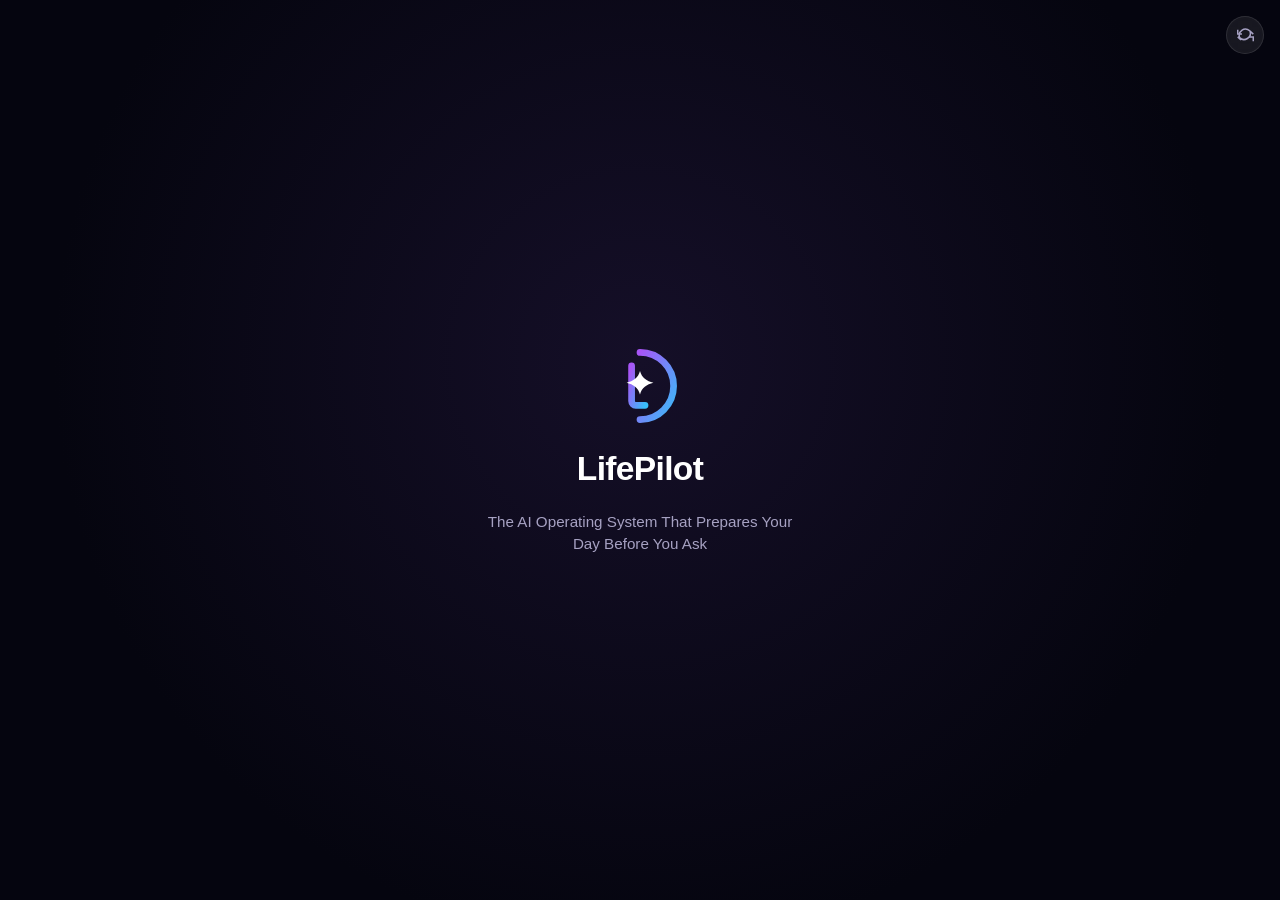
==== commit 3dc575b7: "feat(demo): add live TfL train tracking (Unified API) with leave-now alarm - Live Trains card on Hom" ====
--- a/index.html
+++ b/index.html
@@ -1,47 +1,1700 @@
 <!DOCTYPE html>
 <html lang="en">
-  <head>
-    <meta charset="UTF-8" />
-    <meta name="viewport" content="width=device-width, initial-scale=1.0" />
-    <meta
-      name="description"
-      content="LifePilot — The AI operating system that prepares your day before you ask."
-    />
-    <title>LifePilot — Interactive Demo</title>
-    <link rel="icon" href="favicon.ico" sizes="any" />
-    <link rel="icon" type="image/png" sizes="32x32" href="favicon-32.png" />
-    <link rel="apple-touch-icon" href="apple-touch-icon.png" />
-    <link rel="stylesheet" href="demo.css" />
-  </head>
-  <body>
-    <div class="page">
-      <header class="page-header">
-        <img src="logo.svg" alt="LifePilot" class="page-logo" width="160" height="48" />
-        <p class="page-tagline">Interactive product demo — mock data from Phase 3</p>
-        <div class="page-controls">
-          <button type="button" class="ghost-btn" id="btn-restart">Restart demo</button>
-          <button type="button" class="ghost-btn" id="btn-theme" aria-pressed="true">Toggle theme</button>
+<head>
+<meta charset="UTF-8">
+<meta name="viewport" content="width=device-width, initial-scale=1, maximum-scale=1, user-scalable=no, viewport-fit=cover">
+<title>LifePilot — Demo</title>
+<meta name="description" content="LifePilot — the AI operating system that prepares your day before you ask. Interactive hackathon demo.">
+<style>
+  :root {
+    --void: #05050f;
+    --panel: #14121f;
+    --panel-2: #1b1830;
+    --panel-border: #29253f;
+    --ink: #ffffff;
+    --ink-dim: #a6a1c2;
+    --ink-faint: #6d6890;
+    --violet: #a855f7;
+    --blue: #38bdf8;
+    --risk: #f2557a;
+    --success: #34d399;
+  }
+  * { box-sizing: border-box; -webkit-tap-highlight-color: transparent; }
+  html, body {
+    margin: 0; height: 100%; overflow: hidden;
+    background: #000;
+    font-family: -apple-system, BlinkMacSystemFont, "SF Pro Display", "SF Pro Text", "Segoe UI", sans-serif;
+    -webkit-font-smoothing: antialiased;
+  }
+  #app { position: fixed; inset: 0; background: var(--void); color: var(--ink); overflow: hidden; }
+  .view {
+    position: absolute; inset: 0;
+    opacity: 0; pointer-events: none;
+    transition: opacity 0.4s ease;
+    overflow-y: auto; -webkit-overflow-scrolling: touch;
+    scrollbar-width: none;
+  }
+  .view::-webkit-scrollbar { display: none; }
+  .view.active { opacity: 1; pointer-events: auto; }
+
+  /* SPLASH */
+  #view-splash { display: flex; flex-direction: column; align-items: center; justify-content: center; gap: 1.4rem; background: radial-gradient(circle at 50% 40%, #150f28 0%, #05050f 70%); }
+  #view-splash .mark { width: 84px; height: 84px; opacity: 0; transform: scale(0.7); }
+  #view-splash.active .mark { animation: markIn 1s cubic-bezier(0.34,1.56,0.64,1) forwards; }
+  #view-splash .word { font-size: 2.1rem; font-weight: 700; letter-spacing: -0.02em; opacity: 0; }
+  #view-splash.active .word { animation: fadeUp 0.7s ease 0.55s forwards; }
+  #view-splash .tagline { font-size: 0.95rem; color: var(--ink-dim); text-align: center; padding: 0 3rem; opacity: 0; font-weight: 500; line-height: 1.5; max-width: 420px; }
+  #view-splash.active .tagline { animation: fadeUp 0.7s ease 1s forwards; }
+  @keyframes markIn { to { opacity: 1; transform: scale(1); } }
+  @keyframes fadeUp { from { opacity: 0; transform: translateY(10px);} to { opacity: 1; transform: translateY(0);} }
+  @keyframes popIn { 0% { opacity: 0; transform: scale(0.9);} 100% { opacity: 1; transform: scale(1);} }
+
+  .phone-col { max-width: 480px; margin: 0 auto; min-height: 100%; position: relative; }
+  .status-bar { height: 54px; display: flex; align-items: center; justify-content: space-between; padding: 0 1.6rem; font-size: 0.85rem; font-weight: 600; position: sticky; top: 0; z-index: 5; background: linear-gradient(var(--void) 60%, transparent); }
+  .content { padding: 0.2rem 1.4rem 6.5rem; }
+
+  /* ---- App header (hamburger / wordmark / avatar) ---- */
+  .app-header { display: flex; align-items: center; justify-content: space-between; padding: 0.2rem 0 0.9rem; }
+  .app-header .icon-btn { width: 34px; height: 34px; display: flex; align-items: center; justify-content: center; color: var(--ink); }
+  .app-header .icon-btn svg { width: 20px; height: 20px; }
+  .app-header .wordmark { font-size: 1.15rem; font-weight: 800; letter-spacing: -0.01em; }
+  .app-header .wordmark .pilot { background: linear-gradient(120deg, var(--violet), var(--blue)); -webkit-background-clip: text; background-clip: text; color: transparent; }
+  .app-header .avatar-wrap { position: relative; width: 34px; height: 34px; }
+  .app-header .avatar {
+    width: 34px; height: 34px; border-radius: 50%;
+    background: linear-gradient(135deg, var(--violet), var(--blue));
+    display: flex; align-items: center; justify-content: center;
+    font-size: 0.85rem; font-weight: 700; color: #fff;
+  }
+  .app-header .avatar-dot { position: absolute; bottom: -1px; right: -1px; width: 10px; height: 10px; border-radius: 50%; background: var(--violet); border: 2px solid var(--void); }
+
+  .hero-header { margin-bottom: 1.3rem; }
+  .hero-header .date { font-size: 0.85rem; color: var(--ink-faint); font-weight: 600; margin-bottom: 0.25rem; }
+  .hero-header .greeting { font-size: 1.9rem; font-weight: 700; letter-spacing: -0.02em; }
+
+  .weather-card { display: flex; align-items: center; justify-content: space-between; background: var(--panel); border: 1px solid var(--panel-border); border-radius: 18px; padding: 0.9rem 1.1rem; margin-top: 0.9rem; margin-bottom: 1rem; }
+  .weather-left { display: flex; align-items: center; gap: 0.7rem; }
+  .weather-left svg { width: 30px; height: 30px; }
+  .weather-temp { font-size: 1.3rem; font-weight: 700; }
+  .weather-sub { font-size: 0.78rem; color: var(--ink-dim); margin-top: 0.1rem; font-weight: 500; }
+
+  /* ---- Ghost Brain hero card ---- */
+  .hero-card {
+    position: relative; overflow: hidden;
+    border-radius: 26px; padding: 1.5rem 1.4rem; margin-bottom: 1.1rem;
+    background: linear-gradient(155deg, rgba(124,58,237,0.16), rgba(56,189,248,0.05)), var(--panel);
+    border: 1px solid rgba(168,85,247,0.28);
+    box-shadow: 0 25px 60px -24px rgba(124,58,237,0.5), inset 0 1px 0 rgba(255,255,255,0.04);
+    display: flex; align-items: center; justify-content: space-between; gap: 1rem;
+    min-height: 168px;
+  }
+  .hero-card .text-col { flex: 1; min-width: 0; }
+  .hero-card .ghost-label { font-size: 0.68rem; font-weight: 800; letter-spacing: 0.12em; color: var(--violet); text-transform: uppercase; margin-bottom: 0.55rem; }
+  .hero-card .headline { font-size: 1.4rem; font-weight: 700; line-height: 1.28; letter-spacing: -0.01em; }
+  .hero-card .headline .grad { background: linear-gradient(120deg, var(--violet), var(--blue)); -webkit-background-clip: text; background-clip: text; color: transparent; }
+  .hero-card .sub { font-size: 0.85rem; color: var(--ink-dim); margin-top: 0.5rem; font-weight: 500; }
+
+  .ghost-status-row { display: flex; align-items: center; gap: 0.4rem; margin-top: 0.75rem; font-size: 0.72rem; font-weight: 600; color: var(--ink-faint); }
+  .ghost-status-dot { width: 7px; height: 7px; border-radius: 50%; background: var(--success); flex-shrink: 0; box-shadow: 0 0 0 3px rgba(52,211,153,0.18); animation: statusPulse 2s ease-in-out infinite; }
+  @keyframes statusPulse { 0%,100% { opacity: 1; } 50% { opacity: 0.45; } }
+  .ghost-status-text { transition: opacity 0.25s ease; }
+  .ghost-status-text.fading { opacity: 0; }
+  .ghost-status-sep { opacity: 0.4; }
+
+  .ghost-avatar-wrap { position: relative; width: 108px; height: 108px; flex-shrink: 0; }
+  .ghost-avatar-glow {
+    position: absolute; inset: -20px; border-radius: 50%;
+    background: radial-gradient(circle, rgba(124,58,237,0.35) 0%, transparent 70%);
+    animation: glowPulse 3s ease-in-out infinite;
+  }
+  @keyframes glowPulse { 0%,100% { opacity: 0.6; transform: scale(1);} 50% { opacity: 1; transform: scale(1.12);} }
+  .ghost-avatar-svg { position: relative; width: 100%; height: 100%; animation: ghostFloat 3.4s ease-in-out infinite; }
+  @keyframes ghostFloat { 0%,100% { transform: translateY(0);} 50% { transform: translateY(-6px);} }
+  .ghost-eye { animation: eyeBlink 4.5s ease-in-out infinite; transform-origin: center; }
+  @keyframes eyeBlink { 0%, 92%, 100% { transform: scaleY(1);} 96% { transform: scaleY(0.15);} }
+
+  /* ---- Stat grid (2x3) ---- */
+  .stat-grid { display: grid; grid-template-columns: repeat(3, 1fr); gap: 0.55rem; margin-bottom: 1.1rem; }
+  .stat-tile {
+    background: var(--panel); border: 1px solid var(--panel-border); border-radius: 17px;
+    padding: 0.75rem 0.7rem; cursor: pointer; transition: transform 0.15s ease, border-color 0.15s ease;
+    display: flex; flex-direction: column; gap: 0.5rem;
+  }
+  .stat-tile:active { transform: scale(0.96); }
+  .stat-tile .top-row { display: flex; align-items: flex-start; justify-content: space-between; }
+  .stat-tile .icon-badge { width: 30px; height: 30px; border-radius: 9px; display: flex; align-items: center; justify-content: center; font-size: 0.95rem; flex-shrink: 0; }
+  .stat-tile .icon-badge svg { width: 15px; height: 15px; }
+  .stat-tile .chev { color: var(--ink-faint); opacity: 0.6; }
+  .stat-tile .chev svg { width: 12px; height: 12px; }
+  .stat-tile .big { font-size: 0.98rem; font-weight: 700; line-height: 1.2; }
+  .stat-tile .big.accent { color: var(--violet); }
+  .stat-tile .small { font-size: 0.68rem; color: var(--ink-faint); font-weight: 500; margin-top: 0.1rem; line-height: 1.3; }
+  .stat-tile.pulse { animation: tilePulse 0.6s ease; }
+  @keyframes tilePulse { 0% { border-color: var(--panel-border); } 30% { border-color: var(--violet); box-shadow: 0 0 0 3px rgba(168,85,247,0.14); } 100% { border-color: var(--panel-border); box-shadow: none; } }
+  .stat-tile .big, .stat-tile .small { transition: opacity 0.2s ease; }
+
+  .confidence-row { display: flex; align-items: center; gap: 0.6rem; margin-bottom: 1.1rem; }
+  .confidence-track { flex: 1; height: 5px; border-radius: 999px; background: rgba(255,255,255,0.08); overflow: hidden; }
+  .confidence-fill { height: 100%; width: 0%; border-radius: 999px; background: linear-gradient(90deg, var(--violet), var(--blue)); transition: width 1.1s cubic-bezier(0.16,1,0.3,1) 0.3s; }
+  .confidence-label { font-size: 0.78rem; font-weight: 700; color: var(--ink-dim); white-space: nowrap; }
+  .cta { width: 100%; padding: 0.95rem 0; border-radius: 15px; border: none; background: linear-gradient(135deg, var(--violet), var(--blue)); color: #fff; font-weight: 700; font-size: 0.95rem; cursor: pointer; font-family: inherit; transition: transform 0.15s ease, opacity 0.15s ease; display: flex; align-items: center; justify-content: center; gap: 0.5rem; }
+  .cta:active { transform: scale(0.97); opacity: 0.9; }
+  .cta:disabled { opacity: 0.4; pointer-events: none; }
+  .cta svg { width: 16px; height: 16px; }
+
+  /* ---- AI Insight card ---- */
+  .insight-highlight {
+    display: flex; align-items: flex-start; gap: 0.7rem;
+    background: var(--panel); border: 1px solid var(--panel-border); border-radius: 18px;
+    padding: 0.9rem 1rem; margin-bottom: 0.6rem; cursor: pointer;
+  }
+  .insight-highlight .ico { width: 34px; height: 34px; border-radius: 10px; flex-shrink: 0; background: linear-gradient(135deg, rgba(124,58,237,0.22), rgba(56,189,248,0.14)); display: flex; align-items: center; justify-content: center; }
+  .insight-highlight .ico svg { width: 17px; height: 17px; color: var(--violet); }
+  .insight-highlight .title { font-size: 0.85rem; font-weight: 700; margin-bottom: 0.15rem; }
+  .insight-highlight .body { font-size: 0.8rem; color: var(--ink-dim); line-height: 1.45; }
+  .insight-highlight .body b { color: var(--violet); font-weight: 700; }
+
+  /* ---- Quick actions row ---- */
+  .quick-actions-row { display: grid; grid-template-columns: repeat(6, 1fr); gap: 0.45rem; margin-bottom: 1.1rem; }
+  .qa-tile { display: flex; flex-direction: column; align-items: center; gap: 0.4rem; cursor: pointer; }
+  .qa-tile .circle { width: 46px; height: 46px; border-radius: 15px; background: var(--panel); border: 1px solid var(--panel-border); display: flex; align-items: center; justify-content: center; transition: transform 0.15s ease; }
+  .qa-tile:active .circle { transform: scale(0.9); }
+  .qa-tile .circle svg { width: 19px; height: 19px; }
+  .qa-tile .lbl { font-size: 0.6rem; font-weight: 600; color: var(--ink-dim); }
+
+  .section-label { display: flex; align-items: center; justify-content: space-between; gap: 0.45rem; font-size: 0.98rem; font-weight: 700; margin: 1.3rem 0 0.65rem; }
+  .section-label .left { display: flex; align-items: center; gap: 0.45rem; }
+  .section-label svg { width: 16px; height: 16px; flex-shrink: 0; }
+  .section-label .count { font-size: 0.72rem; font-weight: 700; color: var(--ink-faint); }
+
+  .card { background: var(--panel); border: 1px solid var(--panel-border); border-radius: 18px; padding: 0.9rem 1rem; margin-bottom: 0.6rem; }
+  .empty-card { text-align: center; padding: 1.6rem 1rem; color: var(--ink-faint); font-size: 0.85rem; font-weight: 500; }
+
+  .rec-row { display: flex; align-items: center; gap: 0.65rem; padding: 0.7rem 0; border-bottom: 1px solid var(--panel-border); animation: popIn 0.35s ease; }
+  .rec-row:last-child { border-bottom: none; }
+  .rec-row .icon { width: 34px; height: 34px; border-radius: 10px; flex-shrink: 0; display: flex; align-items: center; justify-content: center; font-size: 1rem; background: linear-gradient(135deg, rgba(168,85,247,0.16), rgba(56,189,248,0.16)); }
+  .rec-row .body { flex: 1; min-width: 0; cursor: pointer; }
+  .rec-row .title { font-size: 0.87rem; font-weight: 600; }
+  .rec-row .why { font-size: 0.74rem; color: var(--ink-dim); margin-top: 0.15rem; }
+  .rec-row .badge { font-size: 0.62rem; font-weight: 700; padding: 0.15rem 0.5rem; border-radius: 999px; margin-top: 0.3rem; display: inline-block; }
+  .rec-row .badge.high { background: rgba(242,85,122,0.16); color: var(--risk); }
+  .rec-row .badge.med { background: rgba(56,189,248,0.16); color: var(--blue); }
+  .quick-approve { width: 30px; height: 30px; border-radius: 50%; border: 1.5px solid var(--panel-border); flex-shrink: 0; display: flex; align-items: center; justify-content: center; cursor: pointer; transition: all 0.2s ease; background: transparent; }
+  .quick-approve svg { width: 14px; height: 14px; opacity: 0; transition: opacity 0.15s ease; }
+  .quick-approve.done { background: var(--success); border-color: var(--success); }
+  .quick-approve.done svg { opacity: 1; }
+
+  .timeline-row { display: flex; gap: 0.7rem; align-items: flex-start; padding: 0.6rem 0; }
+  .timeline-row .time { width: 50px; flex-shrink: 0; text-align: left; font-size: 0.78rem; font-weight: 700; color: var(--ink-dim); padding-top: 0.15rem; }
+  .timeline-row .rail { display: flex; flex-direction: column; align-items: center; flex-shrink: 0; }
+  .timeline-row .dot { width: 10px; height: 10px; border-radius: 50%; background: var(--violet); box-shadow: 0 0 0 4px rgba(168,85,247,0.14); margin-top: 0.22rem; transition: background 0.3s ease, box-shadow 0.3s ease; }
+  .timeline-row .dot.done { background: var(--success); box-shadow: 0 0 0 4px rgba(52,211,153,0.14); }
+  .timeline-row .line { width: 2px; flex: 1; background: var(--panel-border); margin-top: 0.3rem; min-height: 28px; }
+  .timeline-row:last-child .line { display: none; }
+  .timeline-row .info { flex: 1; min-width: 0; }
+  .timeline-row .info .title-row { display: flex; align-items: center; flex-wrap: wrap; gap: 0.4rem; }
+  .timeline-row .info .title { font-size: 0.9rem; font-weight: 600; }
+  .timeline-row .info .sub { font-size: 0.75rem; color: var(--ink-faint); margin-top: 0.1rem; }
+  .timeline-row .tag { font-size: 0.62rem; font-weight: 700; color: var(--success); background: rgba(52,211,153,0.14); padding: 0.15rem 0.5rem; border-radius: 999px; }
+  .timeline-row .countdown { font-size: 0.68rem; font-weight: 700; color: var(--blue); background: rgba(56,189,248,0.12); padding: 0.28rem 0.6rem; border-radius: 999px; white-space: nowrap; flex-shrink: 0; margin-left: auto; align-self: flex-start; }
+  .timeline-row .recommended { font-size: 0.68rem; font-weight: 700; color: var(--violet); background: rgba(168,85,247,0.14); padding: 0.28rem 0.6rem; border-radius: 999px; white-space: nowrap; flex-shrink: 0; margin-left: auto; align-self: flex-start; }
+  .timeline-row .now-badge { font-size: 0.62rem; font-weight: 800; letter-spacing: 0.04em; color: var(--void); background: var(--success); padding: 0.22rem 0.55rem; border-radius: 999px; white-space: nowrap; flex-shrink: 0; margin-left: auto; align-self: flex-start; display: inline-flex; align-items: center; gap: 0.3rem; animation: nowBadgePulse 1.6s ease-in-out infinite; }
+  @keyframes nowBadgePulse { 0%,100% { box-shadow: 0 0 0 0 rgba(52,211,153,0.5); } 50% { box-shadow: 0 0 0 5px rgba(52,211,153,0); } }
+  .timeline-row.is-now .info .title { color: var(--success); }
+  .timeline-row.is-past { opacity: 0.55; }
+  .timeline-row.is-future { opacity: 0.72; }
+  .timeline-header-row { display: flex; align-items: center; justify-content: space-between; }
+  .timeline-header-row .view-full { font-size: 0.8rem; font-weight: 700; color: var(--violet); cursor: pointer; }
+
+  /* ---- Live activity feed ---- */
+  .activity-feed { display: flex; flex-direction: column; gap: 0.1rem; }
+  .activity-row { display: flex; align-items: center; gap: 0.55rem; padding: 0.4rem 0; font-size: 0.74rem; color: var(--ink-faint); animation: activityIn 0.4s ease; }
+  @keyframes activityIn { from { opacity: 0; transform: translateY(-4px); } to { opacity: 1; transform: translateY(0); } }
+  .activity-row.fading { opacity: 0; transform: translateY(4px); transition: opacity 0.5s ease, transform 0.5s ease; }
+  .activity-row .a-time { font-weight: 700; color: var(--ink-dim); width: 42px; flex-shrink: 0; font-variant-numeric: tabular-nums; }
+  .activity-row .a-dot { width: 5px; height: 5px; border-radius: 50%; background: var(--violet); flex-shrink: 0; }
+  .activity-row .a-text { flex: 1; }
+
+  /* ---- Floating AI alert ---- */
+  .ai-alert-stack { position: fixed; top: calc(0.8rem + env(safe-area-inset-top)); left: 0; right: 0; z-index: 80; display: flex; justify-content: center; pointer-events: none; }
+  .ai-alert { width: calc(100% - 1.6rem); max-width: 420px; background: rgba(20,18,31,0.92); backdrop-filter: blur(20px); border: 1px solid rgba(168,85,247,0.35); border-radius: 20px; padding: 0.9rem 1rem; box-shadow: 0 20px 45px -18px rgba(0,0,0,0.6); pointer-events: auto; transform: translateY(-140%); opacity: 0; transition: transform 0.5s cubic-bezier(0.16,1,0.3,1), opacity 0.4s ease; }
+  .ai-alert.show { transform: translateY(0); opacity: 1; }
+  .ai-alert .a-head { display: flex; align-items: center; gap: 0.5rem; margin-bottom: 0.5rem; }
+  .ai-alert .a-icon { width: 26px; height: 26px; border-radius: 8px; background: linear-gradient(135deg, var(--violet), var(--blue)); display: flex; align-items: center; justify-content: center; font-size: 0.85rem; flex-shrink: 0; }
+  .ai-alert .a-title { font-size: 0.78rem; font-weight: 700; }
+  .ai-alert .a-body { font-size: 0.85rem; font-weight: 600; margin-bottom: 0.15rem; }
+  .ai-alert .a-rec { font-size: 0.78rem; color: var(--ink-dim); margin-bottom: 0.7rem; }
+  .ai-alert .a-rec b { color: var(--blue); font-weight: 700; }
+  .ai-alert .a-buttons { display: flex; gap: 0.5rem; }
+  .ai-alert .a-buttons button { flex: 1; font-family: inherit; font-size: 0.78rem; font-weight: 700; padding: 0.5rem 0; border-radius: 10px; cursor: pointer; border: none; }
+  .ai-alert .a-approve { background: linear-gradient(135deg, var(--violet), var(--blue)); color: #fff; }
+  .ai-alert .a-dismiss { background: var(--panel-2); color: var(--ink-dim); border: 1px solid var(--panel-border) !important; }
+
+  .tab-bar { position: fixed; bottom: 0; left: 0; right: 0; display: flex; justify-content: center; padding: 0.8rem 0.5rem calc(1.2rem + env(safe-area-inset-bottom)); background: rgba(20,18,31,0.85); backdrop-filter: blur(24px); border-top: 1px solid var(--panel-border); z-index: 10; }
+  .tab-bar-inner { display: flex; justify-content: space-around; width: 100%; max-width: 480px; }
+  .tab { display: flex; flex-direction: column; align-items: center; gap: 0.25rem; color: var(--ink-faint); font-size: 0.64rem; font-weight: 600; cursor: pointer; padding: 0.2rem 0.6rem; position: relative; }
+  .tab svg { width: 22px; height: 22px; }
+  .tab.tab-active { color: var(--violet); }
+  .tab .dot-badge { position: absolute; top: -1px; right: 8px; width: 7px; height: 7px; border-radius: 50%; background: var(--risk); }
+
+  /* SHEET */
+  #view-sheet { background: rgba(0,0,0,0.55); display: flex; align-items: flex-end; }
+  .sheet-wrap { width: 100%; max-width: 480px; margin: 0 auto; }
+  .sheet { background: var(--panel); border-radius: 28px 28px 0 0; max-height: 90vh; display: flex; flex-direction: column; transform: translateY(100%); transition: transform 0.45s cubic-bezier(0.16,1,0.3,1); border-top: 1px solid var(--panel-border); }
+  #view-sheet.active .sheet { transform: translateY(0); }
+  .sheet-handle { width: 38px; height: 4px; border-radius: 999px; background: var(--panel-border); margin: 0.8rem auto 0.4rem; flex-shrink: 0; }
+  .sheet-body { padding: 0.8rem 1.5rem 1.4rem; overflow-y: auto; }
+  .sheet-badge { display: inline-block; font-size: 0.68rem; font-weight: 700; letter-spacing: 0.03em; padding: 0.25rem 0.6rem; border-radius: 999px; margin-bottom: 0.8rem; }
+  .sheet-badge.high { background: rgba(242,85,122,0.16); color: var(--risk); }
+  .sheet-badge.med { background: rgba(56,189,248,0.16); color: var(--blue); }
+  .sheet-body h2 { font-size: 1.35rem; font-weight: 700; margin: 0 0 0.3rem; line-height: 1.3; }
+  .sheet-meta-row { display: flex; align-items: center; gap: 0.5rem; font-size: 0.85rem; color: var(--ink-dim); font-weight: 500; margin-bottom: 0.6rem; }
+  .sheet-meta-row svg { width: 16px; height: 16px; flex-shrink: 0; }
+  .sheet-section-title { font-size: 0.72rem; font-weight: 700; letter-spacing: 0.06em; text-transform: uppercase; color: var(--ink-faint); margin: 1.1rem 0 0.5rem; }
+  .benefit-row { display: flex; align-items: center; gap: 0.55rem; padding: 0.4rem 0; font-size: 0.9rem; font-weight: 500; }
+  .benefit-row .check { width: 20px; height: 20px; border-radius: 50%; background: rgba(52,211,153,0.16); display: flex; align-items: center; justify-content: center; flex-shrink: 0; }
+  .benefit-row .check svg { width: 11px; height: 11px; }
+  .sheet-buttons { display: flex; gap: 0.7rem; margin-top: 1.4rem; }
+  .sheet-buttons button { flex: 1; font-family: inherit; font-size: 0.9rem; font-weight: 700; padding: 0.85rem 0; border-radius: 14px; cursor: pointer; transition: transform 0.15s ease, opacity 0.15s ease; }
+  .sheet-buttons button:active { transform: scale(0.96); }
+  .btn-notnow { background: var(--panel-2); color: var(--ink); border: 1px solid var(--panel-border); }
+  .btn-approve { background: linear-gradient(135deg, var(--violet), var(--blue)); color: #fff; border: none; }
+  .btn-approve.done { background: var(--success); }
+
+  #view-approving { background: radial-gradient(circle at 50% 40%, #1b1235 0%, #05050f 70%); display: flex; flex-direction: column; align-items: center; justify-content: center; gap: 1.3rem; }
+  .approve-ring { width: 100px; height: 100px; border-radius: 50%; background: linear-gradient(135deg, var(--violet), var(--blue)); display: flex; align-items: center; justify-content: center; transform: scale(0); }
+  #view-approving.active .approve-ring { animation: ringIn 0.55s cubic-bezier(0.34,1.56,0.64,1) forwards; }
+  @keyframes ringIn { to { transform: scale(1); } }
+  .approve-ring svg { width: 46px; height: 46px; opacity: 0; stroke-dasharray: 30; stroke-dashoffset: 30; }
+  #view-approving.active .approve-ring svg { animation: fadeUp 0.3s ease 0.35s forwards, drawCheck 0.5s ease 0.35s forwards; }
+  @keyframes drawCheck { to { stroke-dashoffset: 0; } }
+  #view-approving .msg { font-size: 1.2rem; font-weight: 700; opacity: 0; text-align: center; }
+  #view-approving.active .msg { animation: fadeUp 0.5s ease 0.75s forwards; }
+  #view-approving .sub { font-size: 0.85rem; color: var(--ink-dim); opacity: 0; text-align: center; padding: 0 2.5rem; }
+  #view-approving.active .sub { animation: fadeUp 0.5s ease 0.95s forwards; }
+
+  .screen-title { font-size: 1.9rem; font-weight: 700; letter-spacing: -0.02em; margin-bottom: 1.3rem; }
+  .big-card .timeline-row { padding: 0.75rem 0; }
+  .big-card .time { font-size: 0.8rem; }
+  .big-card .title { font-size: 1rem; }
+
+  .insight-row { display: flex; justify-content: space-between; align-items: baseline; padding: 0.5rem 0; }
+  .insight-row .label { font-size: 0.85rem; color: var(--ink-dim); font-weight: 500; }
+  .insight-row .value { font-size: 0.95rem; font-weight: 700; }
+  .insight-row .value.up { color: var(--success); }
+
+  .memory-chip-row { display: flex; align-items: center; gap: 0.7rem; padding: 0.65rem 0; border-bottom: 1px solid var(--panel-border); }
+  .memory-chip-row:last-child { border-bottom: none; }
+  .memory-chip-row .av { width: 34px; height: 34px; border-radius: 50%; flex-shrink: 0; display: flex; align-items: center; justify-content: center; font-size: 0.95rem; background: linear-gradient(135deg, rgba(168,85,247,0.2), rgba(56,189,248,0.2)); }
+  .memory-chip-row .name { font-size: 0.87rem; font-weight: 600; }
+  .memory-chip-row .detail { font-size: 0.74rem; color: var(--ink-dim); }
+
+  .settings-row { display: flex; align-items: center; justify-content: space-between; padding: 0.8rem 0; border-bottom: 1px solid var(--panel-border); }
+  .settings-row:last-child { border-bottom: none; }
+  .settings-row .left { display: flex; align-items: center; gap: 0.7rem; }
+  .settings-row .icon { width: 30px; height: 30px; border-radius: 8px; display: flex; align-items: center; justify-content: center; background: linear-gradient(135deg, var(--violet), var(--blue)); flex-shrink: 0; }
+  .settings-row .icon svg { width: 15px; height: 15px; }
+  .settings-row .label { font-size: 0.87rem; font-weight: 600; }
+  .settings-row .value { font-size: 0.8rem; color: var(--ink-faint); }
+  .toggle { width: 42px; height: 25px; border-radius: 999px; background: var(--panel-border); position: relative; cursor: pointer; transition: background 0.2s ease; flex-shrink: 0; }
+  .toggle.on { background: var(--violet); }
+  .toggle .knob { width: 21px; height: 21px; border-radius: 50%; background: #fff; position: absolute; top: 2px; left: 2px; transition: left 0.2s ease; }
+  .toggle.on .knob { left: 19px; }
+
+  #view-success { background: radial-gradient(circle at 50% 35%, #1b1235 0%, #05050f 75%); display: flex; flex-direction: column; align-items: center; justify-content: center; gap: 1.4rem; text-align: center; padding: 0 2rem; }
+  .ghost-avatar { width: 110px; height: 110px; border-radius: 50%; background: linear-gradient(155deg, rgba(168,85,247,0.3), rgba(56,189,248,0.18)); border: 1px solid rgba(168,85,247,0.3); display: flex; align-items: center; justify-content: center; transform: scale(0); }
+  #view-success.active .ghost-avatar { animation: ringIn 0.6s cubic-bezier(0.34,1.56,0.64,1) forwards; }
+  .ghost-avatar svg { width: 52px; height: 52px; animation: sparkPulse 2.4s ease-in-out infinite; }
+  @keyframes sparkPulse { 0%,100% { transform: scale(1) rotate(0deg); opacity: 1;} 50% { transform: scale(1.18) rotate(8deg); opacity: 0.75;} }
+  #view-success .msg { font-size: 1.55rem; font-weight: 700; opacity: 0; letter-spacing: -0.01em; }
+  #view-success.active .msg { animation: fadeUp 0.55s ease 0.5s forwards; }
+  #view-success .sub2 { font-size: 0.92rem; color: var(--ink-dim); opacity: 0; max-width: 320px; line-height: 1.5; }
+  #view-success.active .sub2 { animation: fadeUp 0.55s ease 0.75s forwards; }
+  #view-success .cta { max-width: 280px; opacity: 0; margin-top: 0.6rem; }
+  #view-success.active .cta { animation: fadeUp 0.55s ease 1s forwards; }
+
+  #replay { position: fixed; top: 1rem; right: 1rem; z-index: 50; width: 38px; height: 38px; border-radius: 50%; background: rgba(255,255,255,0.08); backdrop-filter: blur(10px); border: 1px solid rgba(255,255,255,0.1); display: flex; align-items: center; justify-content: center; cursor: pointer; color: var(--ink-dim); }
+  #replay svg { width: 17px; height: 17px; }
+  #replay:active { transform: scale(0.9); }
+
+  .toast { position: fixed; bottom: 5.6rem; left: 50%; transform: translateX(-50%) translateY(10px); background: var(--panel-2); border: 1px solid var(--panel-border); padding: 0.6rem 1.1rem; border-radius: 999px; font-size: 0.8rem; font-weight: 600; opacity: 0; pointer-events: none; transition: all 0.3s ease; z-index: 60; white-space: nowrap; display: flex; align-items: center; gap: 0.4rem; }
+  .toast.show { opacity: 1; transform: translateX(-50%) translateY(0); }
+  .toast svg { width: 14px; height: 14px; color: var(--success); flex-shrink: 0; }
+
+  /* ===================== AI REMINDER: CAPTURE + ALARM ===================== */
+
+  /* Floating "scan a photo → reminder" button */
+  #scan-fab {
+    position: fixed; z-index: 55;
+    right: max(1.1rem, calc(50% - 240px + 1.1rem));
+    bottom: calc(5.4rem + env(safe-area-inset-bottom));
+    width: 58px; height: 58px; border-radius: 50%;
+    background: linear-gradient(135deg, var(--violet), var(--blue));
+    border: none; color: #fff; cursor: pointer;
+    display: none; align-items: center; justify-content: center;
+    box-shadow: 0 16px 34px -8px rgba(124,58,237,0.75), inset 0 1px 0 rgba(255,255,255,0.25);
+    transition: transform 0.15s ease;
+  }
+  #scan-fab.show { display: flex; animation: fabIn 0.4s cubic-bezier(0.34,1.56,0.64,1); }
+  #scan-fab:active { transform: scale(0.9); }
+  #scan-fab svg { width: 25px; height: 25px; }
+  #scan-fab .fab-ring { position: absolute; inset: -6px; border-radius: 50%; border: 2px solid rgba(168,85,247,0.4); animation: fabPulse 2.4s ease-out infinite; }
+  @keyframes fabIn { from { opacity: 0; transform: scale(0.4) translateY(20px); } to { opacity: 1; transform: scale(1) translateY(0); } }
+  @keyframes fabPulse { 0% { transform: scale(1); opacity: 0.7; } 100% { transform: scale(1.5); opacity: 0; } }
+
+  /* Capture sheet — sample "screenshots" to scan */
+  .capture-intro { font-size: 0.85rem; color: var(--ink-dim); font-weight: 500; margin-bottom: 1rem; line-height: 1.5; }
+  .photo-grid { display: grid; grid-template-columns: 1fr 1fr; gap: 0.7rem; }
+  .photo-card { position: relative; border-radius: 16px; overflow: hidden; cursor: pointer; border: 1px solid var(--panel-border); aspect-ratio: 4/3; display: flex; flex-direction: column; justify-content: flex-end; padding: 0.7rem; transition: transform 0.15s ease, border-color 0.15s ease; }
+  .photo-card:active { transform: scale(0.96); }
+  .photo-card:hover { border-color: rgba(168,85,247,0.5); }
+  .photo-card .pc-emoji { position: absolute; top: 0.5rem; left: 0.6rem; font-size: 1.35rem; filter: drop-shadow(0 2px 6px rgba(0,0,0,0.4)); }
+  .photo-card .pc-kind { font-size: 0.6rem; font-weight: 700; letter-spacing: 0.05em; text-transform: uppercase; color: rgba(255,255,255,0.75); }
+  .photo-card .pc-line { font-size: 0.8rem; font-weight: 700; color: #fff; line-height: 1.2; margin-top: 0.15rem; }
+  .photo-card.upload { background: var(--panel-2); align-items: center; justify-content: center; color: var(--ink-dim); gap: 0.35rem; }
+  .photo-card.upload svg { width: 22px; height: 22px; }
+  .photo-card.upload .pc-up-lbl { font-size: 0.72rem; font-weight: 700; }
+
+  /* Scanning animation over the chosen image */
+  .scan-stage { position: relative; border-radius: 18px; overflow: hidden; aspect-ratio: 4/3; margin: 0.4rem 0 1rem; display: flex; align-items: center; justify-content: center; border: 1px solid var(--panel-border); }
+  .scan-stage img { width: 100%; height: 100%; object-fit: cover; }
+  .scan-stage .scan-emoji { font-size: 3rem; }
+  .scan-line { position: absolute; left: 0; right: 0; height: 3px; background: linear-gradient(90deg, transparent, var(--blue), var(--violet), transparent); box-shadow: 0 0 16px 3px rgba(56,189,248,0.6); animation: scanMove 1.5s ease-in-out infinite; }
+  @keyframes scanMove { 0% { top: 4%; } 50% { top: 94%; } 100% { top: 4%; } }
+  .scan-grid-overlay { position: absolute; inset: 0; background-image: linear-gradient(rgba(56,189,248,0.08) 1px, transparent 1px), linear-gradient(90deg, rgba(56,189,248,0.08) 1px, transparent 1px); background-size: 22px 22px; }
+  .scan-status { display: flex; align-items: center; gap: 0.5rem; font-size: 0.85rem; font-weight: 600; color: var(--blue); justify-content: center; margin-bottom: 0.4rem; }
+  .scan-status .dot-spin { width: 14px; height: 14px; border: 2px solid rgba(56,189,248,0.3); border-top-color: var(--blue); border-radius: 50%; animation: spin 0.7s linear infinite; }
+  @keyframes spin { to { transform: rotate(360deg); } }
+
+  /* Parsed-reminder review (edit before confirm — matches approval philosophy) */
+  .parsed-confidence { display: inline-flex; align-items: center; gap: 0.35rem; font-size: 0.68rem; font-weight: 700; color: var(--success); background: rgba(52,211,153,0.14); padding: 0.25rem 0.6rem; border-radius: 999px; margin-bottom: 0.7rem; }
+  .field-row { display: flex; align-items: center; gap: 0.7rem; background: var(--panel-2); border: 1px solid var(--panel-border); border-radius: 14px; padding: 0.7rem 0.85rem; margin-bottom: 0.6rem; }
+  .field-row .f-ico { font-size: 1.05rem; width: 22px; text-align: center; flex-shrink: 0; }
+  .field-row .f-body { flex: 1; min-width: 0; }
+  .field-row .f-lbl { font-size: 0.62rem; font-weight: 700; letter-spacing: 0.05em; text-transform: uppercase; color: var(--ink-faint); }
+  .field-row .f-val { font-size: 0.9rem; font-weight: 600; color: var(--ink); margin-top: 0.05rem; }
+  .field-row .f-edit { font-size: 0.72rem; font-weight: 700; color: var(--violet); flex-shrink: 0; }
+  .smart-note { display: flex; gap: 0.55rem; align-items: flex-start; background: linear-gradient(155deg, rgba(124,58,237,0.14), rgba(56,189,248,0.05)); border: 1px solid rgba(168,85,247,0.28); border-radius: 14px; padding: 0.7rem 0.85rem; margin-top: 0.9rem; }
+  .smart-note .sn-ico { font-size: 1rem; }
+  .smart-note .sn-text { font-size: 0.78rem; color: var(--ink-dim); font-weight: 500; line-height: 1.45; }
+  .smart-note .sn-text b { color: var(--ink); font-weight: 700; }
+
+  /* Full-screen alarm ("alarm clock for reminders") */
+  #view-alarm { background: radial-gradient(circle at 50% 32%, #241442 0%, #05050f 72%); display: flex; flex-direction: column; align-items: center; justify-content: center; text-align: center; padding: 0 2rem; gap: 0.5rem; }
+  .alarm-now { font-size: 0.8rem; font-weight: 700; letter-spacing: 0.18em; text-transform: uppercase; color: var(--ink-faint); }
+  .alarm-time { font-size: 3.4rem; font-weight: 800; letter-spacing: -0.02em; line-height: 1; }
+  .alarm-bell { width: 118px; height: 118px; margin: 0.6rem 0; border-radius: 50%; background: linear-gradient(155deg, rgba(168,85,247,0.32), rgba(56,189,248,0.16)); border: 1px solid rgba(168,85,247,0.35); display: flex; align-items: center; justify-content: center; }
+  #view-alarm.active .alarm-bell { animation: bellRing 1.1s ease-in-out infinite; }
+  .alarm-bell svg { width: 54px; height: 54px; color: #fff; }
+  @keyframes bellRing { 0%,100% { transform: rotate(0); } 10%,30%,50% { transform: rotate(-11deg) scale(1.05); } 20%,40%,60% { transform: rotate(11deg) scale(1.05); } 70% { transform: rotate(0); } }
+  .alarm-bell-glow { position: absolute; width: 118px; height: 118px; border-radius: 50%; border: 2px solid rgba(168,85,247,0.5); animation: bellWave 1.6s ease-out infinite; }
+  @keyframes bellWave { 0% { transform: scale(1); opacity: 0.7; } 100% { transform: scale(1.9); opacity: 0; } }
+  .alarm-label { font-size: 0.72rem; font-weight: 800; letter-spacing: 0.14em; text-transform: uppercase; color: var(--violet); margin-top: 0.6rem; }
+  .alarm-title { font-size: 1.55rem; font-weight: 700; letter-spacing: -0.01em; }
+  .alarm-sub { font-size: 0.92rem; color: var(--ink-dim); font-weight: 500; }
+  .alarm-buttons { display: flex; gap: 0.8rem; margin-top: 2rem; width: 100%; max-width: 340px; }
+  .alarm-buttons button { flex: 1; font-family: inherit; font-size: 0.92rem; font-weight: 700; padding: 0.95rem 0; border-radius: 16px; cursor: pointer; border: none; transition: transform 0.15s ease; }
+  .alarm-buttons button:active { transform: scale(0.95); }
+  .alarm-snooze { background: var(--panel-2); color: var(--ink); border: 1px solid var(--panel-border) !important; }
+  .alarm-dismiss { background: linear-gradient(135deg, var(--violet), var(--blue)); color: #fff; }
+
+  /* Sound picker (Settings) */
+  .tone-row { display: flex; gap: 0.5rem; margin-top: 0.6rem; flex-wrap: wrap; }
+  .tone-chip { flex: 1; min-width: 84px; text-align: center; font-size: 0.78rem; font-weight: 700; padding: 0.6rem 0.5rem; border-radius: 12px; background: var(--panel-2); border: 1px solid var(--panel-border); color: var(--ink-dim); cursor: pointer; transition: all 0.15s ease; }
+  .tone-chip.sel { border-color: var(--violet); color: var(--ink); background: rgba(168,85,247,0.14); }
+  .tone-preview { display: flex; align-items: center; justify-content: center; gap: 0.5rem; margin-top: 0.7rem; font-size: 0.82rem; font-weight: 700; color: var(--blue); background: rgba(56,189,248,0.1); border: 1px solid rgba(56,189,248,0.25); border-radius: 12px; padding: 0.65rem 0; cursor: pointer; }
+  .tone-preview svg { width: 15px; height: 15px; }
+
+  /* ===================== LIVE TRAINS (TfL Unified API) ===================== */
+  .tfl-card { background: var(--panel); border: 1px solid var(--panel-border); border-radius: 20px; padding: 1rem 1.1rem; margin-bottom: 1.1rem; cursor: pointer; transition: border-color 0.15s ease; }
+  .tfl-card:active { border-color: rgba(56,189,248,0.5); }
+  .tfl-head { display: flex; align-items: center; justify-content: space-between; margin-bottom: 0.7rem; }
+  .tfl-head .t-left { display: flex; align-items: center; gap: 0.5rem; }
+  .tfl-head .t-title { font-size: 0.95rem; font-weight: 700; }
+  .tfl-head .t-station { font-size: 0.72rem; color: var(--ink-faint); font-weight: 600; }
+  .live-pill { display: inline-flex; align-items: center; gap: 0.35rem; font-size: 0.6rem; font-weight: 800; letter-spacing: 0.08em; color: var(--risk); background: rgba(242,85,122,0.14); padding: 0.2rem 0.5rem; border-radius: 999px; }
+  .live-pill .live-dot { width: 6px; height: 6px; border-radius: 50%; background: var(--risk); animation: statusPulse 1.4s ease-in-out infinite; }
+  .live-pill.mock { color: var(--ink-faint); background: var(--panel-2); }
+  .live-pill.mock .live-dot { background: var(--ink-faint); animation: none; }
+
+  .arr-row { display: flex; align-items: center; gap: 0.6rem; padding: 0.5rem 0; border-top: 1px solid var(--panel-border); }
+  .arr-row:first-of-type { border-top: none; }
+  .arr-line { width: 4px; align-self: stretch; border-radius: 3px; flex-shrink: 0; min-height: 30px; }
+  .arr-body { flex: 1; min-width: 0; }
+  .arr-dest { font-size: 0.85rem; font-weight: 600; white-space: nowrap; overflow: hidden; text-overflow: ellipsis; }
+  .arr-meta { font-size: 0.72rem; color: var(--ink-faint); font-weight: 500; margin-top: 0.05rem; }
+  .arr-eta { font-size: 0.95rem; font-weight: 800; color: var(--blue); white-space: nowrap; flex-shrink: 0; }
+  .arr-eta .due { color: var(--success); }
+
+  .tfl-status-list { display: flex; flex-direction: column; gap: 0.4rem; }
+  .status-line { display: flex; align-items: center; gap: 0.6rem; padding: 0.55rem 0; border-top: 1px solid var(--panel-border); }
+  .status-line:first-child { border-top: none; }
+  .status-line .sl-badge { font-size: 0.72rem; font-weight: 700; color: #fff; padding: 0.22rem 0.55rem; border-radius: 7px; flex-shrink: 0; min-width: 92px; }
+  .status-line .sl-status { font-size: 0.8rem; font-weight: 600; margin-left: auto; }
+  .status-line .sl-status.good { color: var(--success); }
+  .status-line .sl-status.minor { color: #fbbf24; }
+  .status-line .sl-status.severe { color: var(--risk); }
+
+  .tfl-alert { display: flex; gap: 0.55rem; align-items: flex-start; background: rgba(242,85,122,0.1); border: 1px solid rgba(242,85,122,0.3); border-radius: 12px; padding: 0.6rem 0.8rem; margin-bottom: 0.8rem; }
+  .tfl-alert .a-ico { font-size: 0.95rem; }
+  .tfl-alert .a-txt { font-size: 0.78rem; color: var(--ink-dim); font-weight: 500; line-height: 1.4; }
+  .tfl-alert .a-txt b { color: var(--ink); font-weight: 700; }
+
+  .station-row { display: flex; gap: 0.4rem; flex-wrap: wrap; margin: 0.2rem 0 1rem; }
+  .station-chip { font-size: 0.72rem; font-weight: 700; padding: 0.4rem 0.7rem; border-radius: 999px; background: var(--panel-2); border: 1px solid var(--panel-border); color: var(--ink-dim); cursor: pointer; }
+  .station-chip.sel { border-color: var(--blue); color: var(--ink); background: rgba(56,189,248,0.12); }
+  .tfl-skeleton { height: 14px; border-radius: 6px; background: linear-gradient(90deg, var(--panel-2), var(--panel-border), var(--panel-2)); background-size: 200% 100%; animation: shimmer 1.2s ease-in-out infinite; margin: 0.5rem 0; }
+  @keyframes shimmer { 0% { background-position: 200% 0; } 100% { background-position: -200% 0; } }
+</style>
+</head>
+<body>
+
+<div id="app">
+
+  <div class="view active" id="view-splash">
+    <svg class="mark" viewBox="0 0 100 100" fill="none">
+      <defs>
+        <linearGradient id="markGrad" x1="0" y1="0" x2="1" y2="1">
+          <stop offset="0%" stop-color="#a855f7"/>
+          <stop offset="100%" stop-color="#38bdf8"/>
+        </linearGradient>
+      </defs>
+      <path d="M50 10 A40 40 0 1 1 50 90" stroke="url(#markGrad)" stroke-width="8" stroke-linecap="round" fill="none"/>
+      <path d="M40 26 L40 68 A5 5 0 0 0 45 73 L56 73" stroke="url(#markGrad)" stroke-width="8" stroke-linecap="round" fill="none"/>
+      <path d="M50 32 C52 40 58 44 66 46 C58 48 52 52 50 60 C48 52 42 48 34 46 C42 44 48 40 50 32Z" fill="#fff"/>
+    </svg>
+    <div class="word">LifePilot</div>
+    <div class="tagline">The AI Operating System That Prepares Your Day Before You Ask</div>
+  </div>
+
+  <div class="view" id="view-briefing">
+    <div class="phone-col">
+      <div class="status-bar"><span>9:41</span><span>●●●●●  Wi‑Fi  🔋</span></div>
+      <div class="content" id="briefing-content"></div>
+    </div>
+    <div class="tab-bar">
+      <div class="tab-bar-inner" id="tab-bar-inner"></div>
+    </div>
+  </div>
+
+  <div class="view" id="view-sheet">
+    <div class="sheet-wrap">
+      <div class="sheet">
+        <div class="sheet-handle"></div>
+        <div class="sheet-body" id="sheet-body"></div>
+      </div>
+    </div>
+  </div>
+
+  <div class="view" id="view-approving">
+    <div class="approve-ring">
+      <svg viewBox="0 0 24 24" fill="none" stroke="#fff" stroke-width="3"><path d="M20 6L9 17l-5-5"/></svg>
+    </div>
+    <div class="msg" id="approving-msg">Your day has been updated.</div>
+    <div class="sub" id="approving-sub">Timeline adjusted.</div>
+  </div>
+
+  <div class="view" id="view-timeline">
+    <div class="phone-col">
+      <div class="status-bar"><span>9:41</span><span>●●●●●  Wi‑Fi  🔋</span></div>
+      <div class="content" id="timeline-content"></div>
+    </div>
+    <div class="tab-bar"><div class="tab-bar-inner" id="tab-bar-inner-2"></div></div>
+  </div>
+
+  <div class="view" id="view-memory">
+    <div class="phone-col">
+      <div class="status-bar"><span>9:41</span><span>●●●●●  Wi‑Fi  🔋</span></div>
+      <div class="content" id="memory-content"></div>
+    </div>
+    <div class="tab-bar"><div class="tab-bar-inner" id="tab-bar-inner-3"></div></div>
+  </div>
+
+  <div class="view" id="view-insights">
+    <div class="phone-col">
+      <div class="status-bar"><span>9:41</span><span>●●●●●  Wi‑Fi  🔋</span></div>
+      <div class="content" id="insights-content"></div>
+    </div>
+    <div class="tab-bar"><div class="tab-bar-inner" id="tab-bar-inner-4"></div></div>
+  </div>
+
+  <div class="view" id="view-settings">
+    <div class="phone-col">
+      <div class="status-bar"><span>9:41</span><span>●●●●●  Wi‑Fi  🔋</span></div>
+      <div class="content" id="settings-content"></div>
+    </div>
+    <div class="tab-bar"><div class="tab-bar-inner" id="tab-bar-inner-5"></div></div>
+  </div>
+
+  <div class="view" id="view-success">
+    <div class="ghost-avatar"><svg viewBox="0 0 24 24" fill="none"><path d="M12 2L14 9L21 12L14 15L12 22L10 15L3 12L10 9L12 2Z" fill="url(#markGrad)"/></svg></div>
+    <div class="msg" id="success-msg">Your day is ready, Tanvir.</div>
+    <div class="sub2">I'll continue preparing your day.</div>
+    <button class="cta" onclick="restart()">Start Day</button>
+  </div>
+
+  <div class="view" id="view-alarm">
+    <div class="alarm-now" id="alarm-now">Now · 08:40</div>
+    <div class="alarm-time" id="alarm-time">08:40</div>
+    <div style="position:relative; display:flex; align-items:center; justify-content:center;">
+      <div class="alarm-bell-glow"></div>
+      <div class="alarm-bell">
+        <svg viewBox="0 0 24 24" fill="none" stroke="currentColor" stroke-width="1.8"><path d="M18 8a6 6 0 00-12 0c0 7-3 9-3 9h18s-3-2-3-9"/><path d="M13.73 21a2 2 0 01-3.46 0"/></svg>
+      </div>
+    </div>
+    <div class="alarm-label">Reminder</div>
+    <div class="alarm-title" id="alarm-title">Dental check-up</div>
+    <div class="alarm-sub" id="alarm-sub">Dr. Smith · 220 Baker St</div>
+    <div class="alarm-buttons">
+      <button class="alarm-snooze" onclick="snoozeAlarm()">Snooze 5 min</button>
+      <button class="alarm-dismiss" onclick="dismissAlarm()">I'm on it</button>
+    </div>
+  </div>
+
+  <button id="scan-fab" onclick="openScan()" title="Scan a photo into a reminder">
+    <span class="fab-ring"></span>
+    <svg viewBox="0 0 24 24" fill="none" stroke="currentColor" stroke-width="2"><path d="M23 19a2 2 0 01-2 2H3a2 2 0 01-2-2V8a2 2 0 012-2h4l2-3h6l2 3h4a2 2 0 012 2z"/><circle cx="12" cy="13" r="4"/></svg>
+  </button>
+  <input type="file" id="scan-file" accept="image/*" style="display:none">
+
+  <div class="ai-alert-stack" id="ai-alert-stack"></div>
+
+  <div id="replay" onclick="restart()" title="Replay demo">
+    <svg viewBox="0 0 24 24" fill="none" stroke="currentColor" stroke-width="2.2"><path d="M1 4v6h6M23 20v-6h-6"/><path d="M20.49 9A9 9 0 105.64 18.36L1 14M3.51 15A9 9 0 0018.36 5.64L23 10"/></svg>
+  </div>
+
+  <div class="toast" id="toast"><svg viewBox="0 0 24 24" fill="none" stroke="currentColor" stroke-width="3"><path d="M20 6L9 17l-5-5"/></svg><span id="toast-text"></span></div>
+
+</div>
+
+<script>
+  /* ============ STATE (fake data, real mutation) ============ */
+  const state = {
+    user: 'Tanvir',
+    recommendations: [
+      { id: 'r1', icon: '🚗', title: 'Leave 15 minutes earlier', why: 'Traffic is 34% heavier than normal on your route.', badge: 'high',
+        detail: { meta: [['🚦','Traffic is 34% heavier than normal'], ['🌧️','Rain begins at 08:40']],
+          benefits: ['Arrive on time', 'Avoid rain', 'Less stress'] }, approved: false },
+      { id: 'r2', icon: '☔', title: 'Rain before your commute', why: 'Bring an umbrella — 60% chance from 08:40.', badge: 'med',
+        detail: { meta: [['🌧️','60% chance of rain starting 08:40'], ['🌡️','17°C, feels like 15°C']],
+          benefits: ['Stay dry', 'No last-minute scramble'] }, approved: false },
+      { id: 'r3', icon: '👥', title: 'Team meeting in 2 hours', why: 'Prep notes from last sync are ready to review.', badge: 'med',
+        detail: { meta: [['📋','3 open action items from last meeting'], ['⏱️','Starts 09:00, 30 min']],
+          benefits: ['Walk in prepared', 'No forgotten follow-ups'] }, approved: false },
+      { id: 'r4', icon: '💳', title: 'Adobe renews today', why: '$52.99 charge expected — flagged for your review.', badge: 'high',
+        detail: { meta: [['💳','$52.99 renewal expected today'], ['📊','3rd price increase this year']],
+          benefits: ['No surprise charge', 'Chance to cancel first'] }, approved: false },
+    ],
+    timeline: [
+      { time: '08:30', title: 'Leave Home', sub: null, done: false, tag: null },
+      { time: '09:00', title: 'Team Meeting', sub: 'Project Phoenix', done: false, tag: null },
+      { time: '13:00', title: 'Lunch with Sarah', sub: null, done: false, tag: null },
+      { time: '15:30', title: 'Client Presentation', sub: 'Prep time: 45 min', done: false, tag: null },
+      { time: '18:00', title: 'Gym', sub: 'Upper Body', done: false, tag: null },
+    ],
+    insights: [
+      { label: 'Time saved this week', value: '4.5 hrs', up: true },
+      { label: 'Tasks automated', value: '12', up: true },
+      { label: 'Productivity score', value: '94%', up: false },
+      { label: 'Recommendations approved', value: '0', up: false, id: 'approvedCount' },
+    ],
+    memory: [
+      { av: '👩', name: 'Sarah Chen', detail: 'Lunch partner · met 8 times' },
+      { av: '👨', name: 'Priya Patel', detail: 'Design lead · 1:1 every Thursday' },
+      { av: '🏢', name: 'Lincoln Elementary', detail: 'School pickup · daily 2:00 PM' },
+      { av: '✈️', name: 'United Airlines', detail: 'Preferred carrier · 12 trips' },
+    ],
+    activeRecId: null,
+    currentTab: 'home',
+
+    // live monitoring layer
+    status: 'Monitoring your day',
+    lastUpdate: 'Just now',
+    ctaLabel: 'Review Recommendations',
+    activity: [],
+    liveTiles: {
+      weather: { big: '17°', small: 'Light Rain' },
+      travel: { big: 'Leave in 15 min', small: 'Heavy traffic today' },
+      email: { big: '2 Important', small: 'Requires your reply' },
+      meeting: { big: 'Meeting in 2h', small: '10:00 – 11:00 AM' },
+      finance: { big: 'Adobe renews', small: '£52.99 · Annual Plan' },
+      tasks: { big: `${5} tasks`, small: 'See all tasks' },
+    },
+  };
+
+  const STATUS_MESSAGES = [
+    'Checking traffic...', 'Checking calendar...', 'Weather updated', 'Email analysed',
+    'Travel recalculated', 'Meeting confirmed', 'Everything looks good', 'New recommendation found',
+    'Schedule optimised', 'Health summary updated', 'Scanning inbox...', 'Syncing timeline...',
+  ];
+
+  const CTA_LABELS = ['Review Recommendations', 'Travel Updated', 'Weather Alert', 'Meeting Changed', '1 New Insight', 'Everything Looks Good'];
+
+  const ALERT_POOL = [
+    { icon: '🧠', title: 'Ghost Brain', body: 'Traffic increased.', rec: 'Leave now.', action: 'r1' },
+    { icon: '📅', title: 'Ghost Brain', body: 'Meeting moved.', rec: 'Leave 10 minutes later.', action: null },
+    { icon: '🌧️', title: 'Ghost Brain', body: 'Rain arriving sooner.', rec: 'Bring an umbrella.', action: 'r2' },
+    { icon: '✉️', title: 'Ghost Brain', body: 'You received an important email.', rec: 'Reply before 11 AM.', action: null },
+    { icon: '💳', title: 'Ghost Brain', body: 'Adobe payment due tomorrow.', rec: 'Review your subscription.', action: 'r4' },
+    { icon: '✅', title: 'Ghost Brain', body: 'Task list updated.', rec: 'One task completed automatically.', action: null },
+  ];
+
+  const ACTIVITY_MESSAGES = [
+    'Traffic checked', 'Calendar synced', 'Weather updated', 'Timeline optimised', 'Everything normal',
+    'Inbox scanned', 'Route recalculated', 'Meeting notes prepped', 'Finance checked', 'Health summary refreshed',
+  ];
+
+  /* ============ ICONS ============ */
+  const ICON_HOME = '<svg viewBox="0 0 24 24" fill="none" stroke="currentColor" stroke-width="2"><path d="M3 12l9-9 9 9M5 10v10h14V10"/></svg>';
+  const ICON_TIMELINE = '<svg viewBox="0 0 24 24" fill="none" stroke="currentColor" stroke-width="2"><path d="M8 6h13M8 12h13M8 18h13M3 6h.01M3 12h.01M3 18h.01"/></svg>';
+  const ICON_MEMORY = '<svg viewBox="0 0 24 24" fill="none" stroke="currentColor" stroke-width="2"><path d="M12 2a4 4 0 014 4c0 2-2 3-2 5H10c0-2-2-3-2-5a4 4 0 014-4zM10 17h4M9 21h6"/></svg>';
+  const ICON_INSIGHTS = '<svg viewBox="0 0 24 24" fill="none" stroke="currentColor" stroke-width="2"><path d="M3 3v18h18M7 15l4-4 4 4 5-6"/></svg>';
+  const ICON_SETTINGS = '<svg viewBox="0 0 24 24" fill="none" stroke="currentColor" stroke-width="2"><circle cx="12" cy="12" r="3"/><path d="M19.4 15a1.65 1.65 0 00.33 1.82l.06.06a2 2 0 11-2.83 2.83l-.06-.06a1.65 1.65 0 00-1.82-.33 1.65 1.65 0 00-1 1.51V21a2 2 0 01-4 0v-.09A1.65 1.65 0 009 19.4a1.65 1.65 0 00-1.82.33l-.06.06a2 2 0 11-2.83-2.83l.06-.06A1.65 1.65 0 004.6 15a1.65 1.65 0 00-1.51-1H3a2 2 0 010-4h.09A1.65 1.65 0 004.6 9a1.65 1.65 0 00-.33-1.82l-.06-.06a2 2 0 112.83-2.83l.06.06A1.65 1.65 0 009 4.6a1.65 1.65 0 001-1.51V3a2 2 0 014 0v.09a1.65 1.65 0 001 1.51 1.65 1.65 0 001.82-.33l.06-.06a2 2 0 112.83 2.83l-.06.06A1.65 1.65 0 0019.4 9a1.65 1.65 0 001.51 1H21a2 2 0 010 4h-.09a1.65 1.65 0 00-1.51 1z"/></svg>';
+
+  const ICON_CHAT = '<svg viewBox="0 0 24 24" fill="none" stroke="currentColor" stroke-width="2"><path d="M21 11.5a8.38 8.38 0 01-.9 3.8 8.5 8.5 0 01-7.6 4.7 8.38 8.38 0 01-3.8-.9L3 21l1.9-5.7a8.38 8.38 0 01-.9-3.8 8.5 8.5 0 014.7-7.6 8.38 8.38 0 013.8-.9h.5a8.48 8.48 0 018 8v.5z"/></svg>';
+  const ICON_PROFILE = '<svg viewBox="0 0 24 24" fill="none" stroke="currentColor" stroke-width="2"><path d="M20 21v-2a4 4 0 00-4-4H8a4 4 0 00-4 4v2"/><circle cx="12" cy="7" r="4"/></svg>';
+
+  const TABS = [
+    { key: 'home', label: 'Home', icon: ICON_HOME, view: 'view-briefing', render: renderBriefing },
+    { key: 'timeline', label: 'Timeline', icon: ICON_TIMELINE, view: 'view-timeline', render: renderTimeline },
+    { key: 'memory', label: 'AI Chat', icon: ICON_CHAT, view: 'view-memory', render: renderMemory },
+    { key: 'insights', label: 'Insights', icon: ICON_INSIGHTS, view: 'view-insights', render: renderInsights },
+    { key: 'settings', label: 'Profile', icon: ICON_PROFILE, view: 'view-settings', render: renderSettings },
+  ];
+
+  function tabBarHTML(activeKey) {
+    return TABS.map(t => {
+      const pendingCount = t.key === 'home' ? state.recommendations.filter(r => !r.approved).length : 0;
+      return `<div class="tab ${t.key === activeKey ? 'tab-active' : ''}" onclick="goTab('${t.key}')">
+        ${t.icon}${t.label}
+        ${pendingCount > 0 ? '<span class="dot-badge"></span>' : ''}
+      </div>`;
+    }).join('');
+  }
+
+  function refreshAllTabBars() {
+    ['tab-bar-inner','tab-bar-inner-2','tab-bar-inner-3','tab-bar-inner-4','tab-bar-inner-5'].forEach(id => {
+      const el = document.getElementById(id);
+      if (el) el.innerHTML = tabBarHTML(state.currentTab);
+    });
+  }
+
+  function goTab(key) {
+    state.currentTab = key;
+    const tab = TABS.find(t => t.key === key);
+    showView(tab.view);
+    tab.render();
+    refreshAllTabBars();
+  }
+
+  function showView(id) {
+    document.querySelectorAll('.view').forEach(v => v.classList.remove('active'));
+    document.getElementById(id).classList.add('active');
+    updateFab(id);
+  }
+
+  /* Show the "scan a photo → reminder" button only on the main app tabs */
+  function updateFab(viewId) {
+    const fab = document.getElementById('scan-fab');
+    if (!fab) return;
+    const visible = viewId === 'view-briefing' || viewId === 'view-timeline';
+    fab.classList.toggle('show', visible);
+  }
+
+  function showToast(text) {
+    const toast = document.getElementById('toast');
+    document.getElementById('toast-text').textContent = text;
+    toast.classList.add('show');
+    clearTimeout(showToast._t);
+    showToast._t = setTimeout(() => toast.classList.remove('show'), 1800);
+  }
+
+  /* ============ RENDER: BRIEFING (Home) ============ */
+  function renderBriefing() {
+    const pending = state.recommendations.filter(r => !r.approved);
+    const approvedCount = state.recommendations.length - pending.length;
+    const confidence = 98;
+
+    const unreadEmails = 2;
+
+    document.getElementById('briefing-content').innerHTML = `
+      <div class="app-header fade-item in">
+        <div class="icon-btn"><svg viewBox="0 0 24 24" fill="none" stroke="currentColor" stroke-width="2"><path d="M4 6h16M4 12h16M4 18h16"/></svg></div>
+        <div class="wordmark">Life<span class="pilot">Pilot</span></div>
+        <div class="avatar-wrap"><div class="avatar">T</div><div class="avatar-dot"></div></div>
+      </div>
+
+      <div class="hero-header fade-item in">
+        <div class="greeting">Good Morning, <span style="color:var(--violet)">${state.user}</span> 👋</div>
+        <div class="date">Thursday, 9 July</div>
+      </div>
+
+      <div class="hero-card fade-item in">
+        <div class="text-col">
+          <div class="ghost-label">Ghost Brain</div>
+          <div class="headline">${pending.length > 0 ? `I've already prepared <span class="grad">your day.</span>` : `You're all set <span class="grad">for today.</span>`}</div>
+          <div class="sub">Here's what matters today.</div>
         </div>
-      </header>
-
-      <main class="device-stage">
-        <div class="device" role="application" aria-label="LifePilot app demo">
-          <div class="device-notch" aria-hidden="true"></div>
-          <div class="device-screen" id="app-root">
-            <!-- Rendered by demo.js -->
+        <div class="ghost-avatar-wrap">
+          <div class="ghost-avatar-glow"></div>
+          ${ghostAvatarSVG()}
+        </div>
+      </div>
+      <div class="ghost-status-row fade-item in" style="margin-top:-0.6rem; margin-bottom: 1.1rem;">
+        <span class="ghost-status-dot"></span>
+        <span class="ghost-status-text" id="ghost-status-text">${state.status}</span>
+        <span class="ghost-status-sep">·</span>
+        <span id="ghost-last-update">${state.lastUpdate}</span>
+      </div>
+
+      <div class="stat-grid fade-item in">
+        <div class="stat-tile" id="tile-weather" onclick="showToast('☔ Rain, light showers until 11 AM')">
+          <div class="top-row"><div class="icon-badge" style="background:rgba(56,189,248,0.14)">☁️</div></div>
+          <div class="big">${state.liveTiles.weather.big} <span style="font-weight:500;color:var(--ink-faint);font-size:0.7rem">London</span></div>
+          <div class="small">${state.liveTiles.weather.small}</div>
+        </div>
+        <div class="stat-tile" id="tile-travel" onclick="openSheet('r1')">
+          <div class="top-row"><div class="icon-badge" style="background:rgba(168,85,247,0.14)">🚆</div><div class="chev"><svg viewBox="0 0 24 24" fill="none" stroke="currentColor" stroke-width="2.5"><path d="M9 18l6-6-6-6"/></svg></div></div>
+          <div class="big accent">${state.liveTiles.travel.big}</div>
+          <div class="small">${state.liveTiles.travel.small}</div>
+        </div>
+        <div class="stat-tile" id="tile-email" onclick="goTab('home')">
+          <div class="top-row"><div class="icon-badge" style="background:rgba(56,189,248,0.14)">✉️</div><div class="chev"><svg viewBox="0 0 24 24" fill="none" stroke="currentColor" stroke-width="2.5"><path d="M9 18l6-6-6-6"/></svg></div></div>
+          <div class="big">${state.liveTiles.email.big}</div>
+          <div class="small">${state.liveTiles.email.small}</div>
+        </div>
+        <div class="stat-tile" id="tile-meeting" onclick="showToast('📅 Team Meeting · Project Phoenix · 09:00')">
+          <div class="top-row"><div class="icon-badge" style="background:rgba(52,211,153,0.14)">📅</div><div class="chev"><svg viewBox="0 0 24 24" fill="none" stroke="currentColor" stroke-width="2.5"><path d="M9 18l6-6-6-6"/></svg></div></div>
+          <div class="big">${state.liveTiles.meeting.big}</div>
+          <div class="small">${state.liveTiles.meeting.small}</div>
+        </div>
+        <div class="stat-tile" id="tile-finance" onclick="openSheet('r4')">
+          <div class="top-row"><div class="icon-badge" style="background:rgba(242,85,122,0.14)">💳</div><div class="chev"><svg viewBox="0 0 24 24" fill="none" stroke="currentColor" stroke-width="2.5"><path d="M9 18l6-6-6-6"/></svg></div></div>
+          <div class="big">${state.liveTiles.finance.big}</div>
+          <div class="small">${state.liveTiles.finance.small}</div>
+        </div>
+        <div class="stat-tile" id="tile-tasks" onclick="goTab('timeline')">
+          <div class="top-row"><div class="icon-badge" style="background:rgba(168,85,247,0.14)">✅</div><div class="chev"><svg viewBox="0 0 24 24" fill="none" stroke="currentColor" stroke-width="2.5"><path d="M9 18l6-6-6-6"/></svg></div></div>
+          <div class="big">${state.liveTiles.tasks.big}</div>
+          <div class="small">${state.liveTiles.tasks.small}</div>
+        </div>
+      </div>
+
+      <div class="tfl-card fade-item in" id="tfl-card" onclick="openTflBoard()">
+        <div class="tfl-head"><div class="t-left"><span class="t-title">Live Trains · TfL</span></div></div>
+        <div class="tfl-skeleton" style="width:70%"></div><div class="tfl-skeleton"></div><div class="tfl-skeleton" style="width:85%"></div>
+      </div>
+
+      <div class="timeline-header-row fade-item in">
+        <div class="section-label" style="margin:0"><div class="left">Today's Timeline</div></div>
+        <span class="view-full" onclick="goTab('timeline')">View full day</span>
+      </div>
+      <div class="card fade-item in" style="margin-top:0.6rem" id="home-timeline-card">
+        ${homeTimelineRowsHTML()}
+      </div>
+
+      <div class="section-label fade-item in" style="margin-bottom:0.3rem">
+        <div class="left">Ghost Brain Activity</div>
+      </div>
+      <div class="card fade-item in activity-feed" id="activity-feed-card">
+        ${activityRowsHTML()}
+      </div>
+
+      <div class="insight-highlight fade-item in" onclick="goTab('insights')">
+        <div class="ico"><svg viewBox="0 0 24 24" fill="none" stroke="currentColor" stroke-width="2"><path d="M12 2L14 9L21 12L14 15L12 22L10 15L3 12L10 9L12 2Z"/></svg></div>
+        <div>
+          <div class="title">Ghost Insight</div>
+          <div class="body">Rain is expected between 8:30–10:00&nbsp;AM. Leaving early gives you a <b>92% on-time chance.</b></div>
+        </div>
+      </div>
+
+      <div class="section-label fade-item in">Quick Actions</div>
+      <div class="quick-actions-row fade-item in">
+        <div class="qa-tile" onclick="openQuickAction('calendar')"><div class="circle" style="color:var(--violet)"><svg viewBox="0 0 24 24" fill="none" stroke="currentColor" stroke-width="2"><rect x="3" y="4" width="18" height="17" rx="2"/><path d="M3 9h18M8 2v4M16 2v4"/></svg></div><span class="lbl">Calendar</span></div>
+        <div class="qa-tile" onclick="openQuickAction('travel')"><div class="circle" style="color:var(--blue)"><svg viewBox="0 0 24 24" fill="none" stroke="currentColor" stroke-width="2"><path d="M22 2L11 13M22 2l-7 20-4-9-9-4 20-7z"/></svg></div><span class="lbl">Travel</span></div>
+        <div class="qa-tile" onclick="openQuickAction('finance')"><div class="circle" style="color:var(--risk)"><svg viewBox="0 0 24 24" fill="none" stroke="currentColor" stroke-width="2"><rect x="2" y="5" width="20" height="14" rx="2"/><path d="M2 10h20"/></svg></div><span class="lbl">Finance</span></div>
+        <div class="qa-tile" onclick="openQuickAction('health')"><div class="circle" style="color:var(--success)"><svg viewBox="0 0 24 24" fill="none" stroke="currentColor" stroke-width="2"><path d="M20.8 4.6a5.5 5.5 0 00-7.8 0L12 5.6l-1-1a5.5 5.5 0 00-7.8 7.8l1 1L12 21l7.8-7.6 1-1a5.5 5.5 0 000-7.8z"/></svg></div><span class="lbl">Health</span></div>
+        <div class="qa-tile" onclick="openQuickAction('memory')"><div class="circle" style="color:var(--violet)"><svg viewBox="0 0 24 24" fill="none" stroke="currentColor" stroke-width="2"><path d="M12 2a4 4 0 014 4c0 2-2 3-2 5H10c0-2-2-3-2-5a4 4 0 014-4zM10 17h4M9 21h6"/></svg></div><span class="lbl">Memory</span></div>
+        <div class="qa-tile" onclick="showToast('⋯ More options')"><div class="circle" style="color:var(--ink-dim)"><svg viewBox="0 0 24 24" fill="none" stroke="currentColor" stroke-width="2"><circle cx="5" cy="12" r="1.5"/><circle cx="12" cy="12" r="1.5"/><circle cx="19" cy="12" r="1.5"/></svg></div><span class="lbl">More</span></div>
+      </div>
+
+      <button class="cta" id="main-cta" onclick="openFirstPending()" ${pending.length === 0 ? 'disabled' : ''}>
+        <svg viewBox="0 0 24 24" fill="currentColor"><path d="M12 2L14 9L21 12L14 15L12 22L10 15L3 12L10 9L12 2Z"/></svg>
+        <span id="main-cta-label">${pending.length === 0 ? 'All Reviewed ✓' : state.ctaLabel}</span>
+        ${pending.length > 0 ? '<svg viewBox="0 0 24 24" fill="none" stroke="currentColor" stroke-width="2.5"><path d="M5 12h14M12 5l7 7-7 7"/></svg>' : ''}
+      </button>
+    `;
+    refreshTfl();
+    startTflAuto();
+  }
+
+  function homeTimelineRowsHTML() {
+    const nowIdx = currentTimelineIndex();
+    return state.timeline.map((t, i) => {
+      const cls = t.done ? 'is-past' : (i === nowIdx ? 'is-now' : 'is-future');
+      let rightChip;
+      if (i === nowIdx && !t.done) rightChip = `<span class="now-badge"><span style="width:5px;height:5px;border-radius:50%;background:var(--void);display:inline-block"></span>NOW</span>`;
+      else if (t.tag) rightChip = `<span class="recommended">${t.tag}</span>`;
+      else rightChip = `<span class="countdown">${countdownFor(t.time)}</span>`;
+      return `
+          <div class="timeline-row ${cls}">
+            <div class="time">${t.time}</div>
+            <div class="rail"><div class="dot ${t.done ? 'done' : ''}"></div>${i < state.timeline.length - 1 ? '<div class="line"></div>' : ''}</div>
+            <div class="info">
+              <div class="title-row">
+                <span class="title">${t.done ? '✓ ' : ''}${t.title}</span>
+                ${t.sub ? `<span style="font-size:0.75rem;color:var(--ink-faint);font-weight:500">${t.sub}</span>` : ''}
+              </div>
+            </div>
+            ${rightChip}
           </div>
-          <div class="device-home-indicator" aria-hidden="true"></div>
+        `;
+    }).join('');
+  }
+
+  function currentTimelineIndex() {
+    const idx = state.timeline.findIndex(t => !t.done);
+    return idx === -1 ? state.timeline.length - 1 : idx;
+  }
+
+  function activityRowsHTML() {
+    if (state.activity.length === 0) {
+      return `<div style="font-size:0.74rem;color:var(--ink-faint);padding:0.3rem 0;">Waiting for the first signal...</div>`;
+    }
+    return state.activity.slice(0, 5).map(a => `
+      <div class="activity-row">
+        <span class="a-time">${a.time}</span>
+        <span class="a-dot"></span>
+        <span class="a-text">${a.text}</span>
+      </div>
+    `).join('');
+  }
+
+  function countdownFor(timeStr) {
+    // purely cosmetic countdown chip, derived from the mock time string
+    const [h, m] = timeStr.split(':').map(Number);
+    const total = h * 60 + m;
+    const nowTotal = 8 * 60 + 15; // pretend "now" is 8:15 AM to match the 08:30 leave time
+    const diff = total - nowTotal;
+    if (diff <= 0) return 'Now';
+    const hh = Math.floor(diff / 60), mm = diff % 60;
+    return hh > 0 ? `In ${hh}h ${mm}m` : `In ${mm}m`;
+  }
+
+  function ghostAvatarSVG() {
+    return `
+      <svg class="ghost-avatar-svg" viewBox="0 0 108 108" fill="none">
+        <defs>
+          <linearGradient id="ghostGrad" x1="0" y1="0" x2="1" y2="1">
+            <stop offset="0%" stop-color="#a855f7"/>
+            <stop offset="100%" stop-color="#38bdf8"/>
+          </linearGradient>
+        </defs>
+        <path d="M54 14c-19 0-32 14-32 34v34a4 4 0 006.7 3l6.3-5 6 5a4 4 0 005 0l6-5 6 5a4 4 0 005 0l6-5 6.3 5a4 4 0 006.7-3V48c0-20-13-34-32-34z"
+          fill="url(#ghostGrad)" opacity="0.16" stroke="url(#ghostGrad)" stroke-width="2"/>
+        <ellipse class="ghost-eye" cx="42" cy="50" rx="5" ry="7" fill="url(#ghostGrad)"/>
+        <ellipse class="ghost-eye" cx="66" cy="50" rx="5" ry="7" fill="url(#ghostGrad)"/>
+      </svg>
+    `;
+  }
+
+  function openFirstPending() {
+    const first = state.recommendations.find(r => !r.approved);
+    if (first) openSheet(first.id);
+  }
+
+  /* ============ RECOMMENDATION SHEET ============ */
+  function openSheet(id) {
+    state.activeRecId = id;
+    const r = state.recommendations.find(x => x.id === id);
+    document.getElementById('sheet-body').innerHTML = `
+      <span class="sheet-badge ${r.badge}">${r.badge === 'high' ? 'High Priority' : 'Medium Priority'}</span>
+      <h2>${r.title}</h2>
+      ${r.detail.meta.map(([icon, text]) => `<div class="sheet-meta-row"><span style="font-size:1.1rem">${icon}</span>${text}</div>`).join('')}
+      <div class="sheet-section-title">Benefits</div>
+      ${r.detail.benefits.map(b => `<div class="benefit-row"><span class="check"><svg viewBox="0 0 24 24" fill="none" stroke="var(--success)" stroke-width="3"><path d="M20 6L9 17l-5-5"/></svg></span>${b}</div>`).join('')}
+      <div class="sheet-buttons">
+        <button class="btn-notnow" onclick="closeSheet()">Not Now</button>
+        <button class="btn-approve" id="approve-btn" onclick="approveActive()">Approve</button>
+      </div>
+    `;
+    showView('view-sheet');
+  }
+
+  function closeSheet() { goTab('home'); }
+
+  /* ============ QUICK ACTION MODALS ============ */
+  const QUICK_ACTION_CONTENT = {
+    calendar: { badge: 'med', badgeLabel: "Today's Meetings", title: "Today's Meetings",
+      meta: [['📅','3 meetings scheduled today'], ['⏱️','Next: Team Meeting in 2h']],
+      rows: ['09:00 — Team Meeting · Project Phoenix', '13:00 — Lunch with Sarah', '15:30 — Client Presentation'] },
+    travel: { badge: 'high', badgeLabel: 'Current Route', title: 'Current Route',
+      meta: [['🚦','Traffic 34% heavier than normal'], ['📍','Home → Office, 22 min']],
+      rows: ['Fastest route: via A40', 'Alternate: via Ring Road (+6 min)', 'Rain begins 08:40 — leave early'] },
+    finance: { badge: 'high', badgeLabel: 'Subscriptions', title: 'Subscriptions',
+      meta: [['💳','£52.99 Adobe renewal today'], ['📊','4 active subscriptions']],
+      rows: ['Adobe Creative Cloud — £52.99/mo', 'Spotify — £11.99/mo', 'iCloud+ — £2.99/mo'] },
+    health: { badge: 'med', badgeLabel: "Today's Activity", title: "Today's Activity",
+      meta: [['❤️','Resting heart rate 62 bpm'], ['🏃','4,120 steps so far today']],
+      rows: ['Gym — Upper Body, 18:00', 'Sleep last night: 7h 12m', 'Hydration: 3 of 8 glasses'] },
+    memory: { badge: 'med', badgeLabel: 'Recent Notes', title: 'Recent Notes',
+      meta: [['🧠','4 people remembered'], ['📝','Updated 2 days ago']],
+      rows: ['Sarah Chen — lunch partner, met 8 times', 'Priya Patel — design lead, Thursdays', 'Lincoln Elementary — pickup 2:00 PM'] },
+  };
+
+  function openQuickAction(key) {
+    const c = QUICK_ACTION_CONTENT[key];
+    if (!c) return;
+    document.getElementById('sheet-body').innerHTML = `
+      <span class="sheet-badge ${c.badge}">${c.badgeLabel}</span>
+      <h2>${c.title}</h2>
+      ${c.meta.map(([icon, text]) => `<div class="sheet-meta-row"><span style="font-size:1.1rem">${icon}</span>${text}</div>`).join('')}
+      <div class="sheet-section-title">Details</div>
+      ${c.rows.map(r => `<div class="benefit-row"><span class="check"><svg viewBox="0 0 24 24" fill="none" stroke="var(--blue)" stroke-width="3"><circle cx="12" cy="12" r="9"/></svg></span>${r}</div>`).join('')}
+      <div class="sheet-buttons">
+        <button class="btn-notnow" onclick="closeSheet()" style="flex:1 1 100%">Close</button>
+      </div>
+    `;
+    showView('view-sheet');
+  }
+
+  function quickApprove(id, evt) {
+    evt.stopPropagation();
+    const el = document.querySelector(`#row-${id} .quick-approve`);
+    if (el) el.classList.add('done');
+    setTimeout(() => doApprove(id, false), 350);
+  }
+
+  function approveActive() {
+    const btn = document.getElementById('approve-btn');
+    btn.textContent = 'Approved ✓';
+    btn.classList.add('done');
+    setTimeout(() => doApprove(state.activeRecId, true), 500);
+  }
+
+  function doApprove(id, showAnimation) {
+    const r = state.recommendations.find(x => x.id === id);
+    r.approved = true;
+
+    // mutate timeline / insights based on which rec was approved
+    if (id === 'r1') {
+      const leave = state.timeline.find(t => t.title === 'Leave Home');
+      if (leave) { leave.time = '08:15'; leave.sub = '15 min earlier'; leave.done = true; leave.tag = 'Updated'; }
+    }
+    if (id === 'r2') {
+      const t = state.timeline.find(t => t.title === 'Leave Home');
+      if (t) t.sub = (t.sub ? t.sub + ' · ' : '') + 'Umbrella reminder set';
+    }
+
+    const approvedCount = state.recommendations.filter(x => x.approved).length;
+    const insight = state.insights.find(i => i.id === 'approvedCount');
+    if (insight) { insight.value = String(approvedCount); insight.up = approvedCount > 0; }
+
+    if (showAnimation) {
+      document.getElementById('approving-msg').textContent = 'Your day has been updated.';
+      document.getElementById('approving-sub').textContent = `${r.title} — done.`;
+      showView('view-approving');
+      setTimeout(() => {
+        const stillPending = state.recommendations.some(x => !x.approved);
+        if (stillPending) { goTab('home'); }
+        else { showView('view-success'); document.getElementById('success-msg').textContent = `Your day is ready, ${state.user}.`; }
+      }, 2000);
+    } else {
+      showToast(`✓ ${r.title}`);
+      renderBriefing();
+      refreshAllTabBars();
+    }
+  }
+
+  /* ============ TIMELINE TAB ============ */
+  function renderTimeline() {
+    document.getElementById('timeline-content').innerHTML = `
+      <div class="screen-title fade-item in">Timeline</div>
+      <div class="card big-card fade-item in">
+        ${state.timeline.map((t, i) => `
+          <div class="timeline-row">
+            <div class="time">${t.time}</div>
+            <div class="rail"><div class="dot ${t.done ? 'done' : ''}"></div>${i < state.timeline.length - 1 ? '<div class="line"></div>' : ''}</div>
+            <div class="info"><div class="title">${t.title}${t.tag ? `<span class="tag">${t.tag}</span>` : ''}</div>${t.sub ? `<div class="sub">${t.sub}</div>` : ''}</div>
+          </div>
+        `).join('')}
+      </div>
+    `;
+  }
+
+  /* ============ MEMORY TAB ============ */
+  function renderMemory() {
+    document.getElementById('memory-content').innerHTML = `
+      <div class="screen-title fade-item in">Memory</div>
+      <div class="card fade-item in">
+        ${state.memory.map(m => `
+          <div class="memory-chip-row">
+            <div class="av">${m.av}</div>
+            <div><div class="name">${m.name}</div><div class="detail">${m.detail}</div></div>
+          </div>
+        `).join('')}
+      </div>
+    `;
+  }
+
+  /* ============ INSIGHTS TAB ============ */
+  function renderInsights() {
+    document.getElementById('insights-content').innerHTML = `
+      <div class="screen-title fade-item in">Insights</div>
+      <div class="card fade-item in">
+        ${state.insights.map(i => `<div class="insight-row"><span class="label">${i.label}</span><span class="value ${i.up ? 'up' : ''}">${i.value}</span></div>`).join('')}
+      </div>
+    `;
+  }
+
+  /* ============ SETTINGS TAB ============ */
+  const settingsToggles = { approvals: true, notifications: true, biometric: false };
+  function renderSettings() {
+    document.getElementById('settings-content').innerHTML = `
+      <div class="screen-title fade-item in">Settings</div>
+      <div class="card fade-item in">
+        <div class="settings-row">
+          <div class="left"><div class="icon">${ICON_MEMORY}</div><div><div class="label">Account</div><div class="value">${state.user}</div></div></div>
         </div>
-      </main>
-
-      <footer class="page-footer">
-        <p>
-          Mirrors the SwiftUI app on <code>develop</code>: Splash → Onboarding → Home, Timeline,
-          Memory, Insights, Settings.
-        </p>
-      </footer>
-    </div>
-
-    <script src="demo.js" type="module"></script>
-  </body>
+        <div class="settings-row">
+          <div class="left"><div class="icon">${ICON_SETTINGS}</div><div class="label">Require approval for all actions</div></div>
+          <div class="toggle ${settingsToggles.approvals ? 'on' : ''}" onclick="toggleSetting('approvals', this)"><div class="knob"></div></div>
+        </div>
+        <div class="settings-row">
+          <div class="left"><div class="icon">${ICON_INSIGHTS}</div><div class="label">Notifications</div></div>
+          <div class="toggle ${settingsToggles.notifications ? 'on' : ''}" onclick="toggleSetting('notifications', this)"><div class="knob"></div></div>
+        </div>
+        <div class="settings-row">
+          <div class="left"><div class="icon">${ICON_TIMELINE}</div><div class="label">Face ID</div></div>
+          <div class="toggle ${settingsToggles.biometric ? 'on' : ''}" onclick="toggleSetting('biometric', this)"><div class="knob"></div></div>
+        </div>
+      </div>
+
+      <div class="section-label fade-item in" style="margin:1.1rem 0 0.3rem"><div class="left">Alarm Sound</div></div>
+      <div class="card fade-item in">
+        <div style="font-size:0.8rem;color:var(--ink-dim);font-weight:500;line-height:1.45;margin-bottom:0.2rem">Gentle, effective reminder tones — nothing noisy. Volume rises softly until you respond.</div>
+        <div class="tone-row">
+          ${Object.entries(ALARM_TONES).map(([k, t]) => `<div class="tone-chip ${alarmTone === k ? 'sel' : ''}" onclick="selectTone('${k}')">${t.name}</div>`).join('')}
+        </div>
+        <div class="tone-preview" onclick="previewTone()">
+          <svg viewBox="0 0 24 24" fill="none" stroke="currentColor" stroke-width="2"><path d="M11 5L6 9H2v6h4l5 4V5z"/><path d="M15.5 8.5a5 5 0 010 7M19 5a9 9 0 010 14"/></svg>
+          Preview alarm sound
+        </div>
+      </div>
+
+      <div class="card fade-item in" style="text-align:center; color:var(--ink-faint); font-size:0.78rem; font-weight:600;">LifePilot v0.1.0 · Demo Build</div>
+    `;
+  }
+  function toggleSetting(key, el) {
+    settingsToggles[key] = !settingsToggles[key];
+    el.classList.toggle('on', settingsToggles[key]);
+  }
+
+  /* ============ LIVE TRAINS — TfL Unified API ============ */
+  /* Calls the real, free TfL Unified API (api.tfl.gov.uk, CORS-enabled, no key
+     required for basic use). Falls back to realistic sample data if the network
+     or API is unavailable, so the demo never breaks. */
+  const TFL = {
+    base: 'https://api.tfl.gov.uk',
+    appKey: '', // optional: paste a TfL app key here for higher rate limits
+    stations: [
+      { id: '940GZZLUOXC', name: 'Oxford Circus', short: 'Oxford Circus' },
+      { id: '940GZZLUKSX', name: "King's Cross St. Pancras", short: "King's Cross" },
+      { id: '940GZZLUVIC', name: 'Victoria', short: 'Victoria' },
+      { id: '940GZZLUWLO', name: 'Waterloo', short: 'Waterloo' },
+      { id: '940GZZLULVT', name: 'Liverpool Street', short: 'Liverpool St' },
+    ],
+  };
+
+  const LINE_COLORS = {
+    'Bakerloo': '#B36305', 'Central': '#E32017', 'Circle': '#FFD300', 'District': '#00782A',
+    'Hammersmith & City': '#F3A9BB', 'Jubilee': '#A0A5A9', 'Metropolitan': '#9B0056',
+    'Northern': '#000000', 'Piccadilly': '#003688', 'Victoria': '#0098D4',
+    'Waterloo & City': '#95CDBA', 'Elizabeth line': '#6950A1', 'DLR': '#00A4A7',
+    'London Overground': '#EE7C0E',
+  };
+  const LIGHT_LINES = { 'Circle': 1, 'Hammersmith & City': 1, 'Waterloo & City': 1, 'Jubilee': 1 };
+  const lineColor = (n) => LINE_COLORS[n] || '#7c8598';
+  const lineText = (n) => (LIGHT_LINES[n] ? '#05050f' : '#fff');
+
+  const MOCK_ARRIVALS = [
+    { line: 'Victoria', dest: 'Brixton', platform: 'Southbound · Plat 5', sec: 60 },
+    { line: 'Central', dest: 'Epping', platform: 'Eastbound · Plat 2', sec: 150 },
+    { line: 'Bakerloo', dest: 'Elephant & Castle', platform: 'Southbound · Plat 3', sec: 240 },
+    { line: 'Victoria', dest: 'Walthamstow Central', platform: 'Northbound · Plat 6', sec: 360 },
+    { line: 'Central', dest: 'West Ruislip', platform: 'Westbound · Plat 1', sec: 420 },
+    { line: 'Bakerloo', dest: 'Harrow & Wealdstone', platform: 'Northbound · Plat 4', sec: 540 },
+  ];
+  const MOCK_STATUS = [
+    { name: 'Bakerloo', status: 'Good Service', sev: 'good' },
+    { name: 'Central', status: 'Minor Delays', sev: 'minor' },
+    { name: 'Circle', status: 'Severe Delays', sev: 'severe' },
+    { name: 'Victoria', status: 'Good Service', sev: 'good' },
+    { name: 'Jubilee', status: 'Good Service', sev: 'good' },
+    { name: 'Northern', status: 'Good Service', sev: 'good' },
+  ];
+
+  state.tfl = { stationIdx: 0, arrivals: [], status: [], live: false, loading: true, fetchedAt: 0 };
+  let _tflBusy = false, _tflAutoStarted = false;
+
+  async function fetchJSON(url) {
+    const ctrl = new AbortController();
+    const timer = setTimeout(() => ctrl.abort(), 8000);
+    try {
+      const sep = url.includes('?') ? '&' : '?';
+      const keyed = TFL.appKey ? url + sep + 'app_key=' + TFL.appKey : url;
+      const res = await fetch(keyed, { signal: ctrl.signal });
+      if (!res.ok) throw new Error('HTTP ' + res.status);
+      return await res.json();
+    } finally { clearTimeout(timer); }
+  }
+
+  const cleanDest = (s) => (s || 'Check front of train')
+    .replace(' Underground Station', '').replace(' Rail Station', '').replace(' DLR Station', '').replace(' Station', '');
+
+  function normalizeArrivals(list) {
+    return (list || [])
+      .map(a => ({ line: a.lineName, dest: cleanDest(a.destinationName || a.towards), platform: a.platformName || '', sec: a.timeToStation }))
+      .sort((x, y) => x.sec - y.sec)
+      .slice(0, 8);
+  }
+  function sevClass(d) { if (d === 'Good Service') return 'good'; if (/minor/i.test(d)) return 'minor'; return 'severe'; }
+  function normalizeStatus(list) {
+    return (list || []).map(l => {
+      const desc = (l.lineStatuses && l.lineStatuses[0] && l.lineStatuses[0].statusSeverityDescription) || 'Unknown';
+      return { name: l.name, status: desc, sev: sevClass(desc) };
+    });
+  }
+
+  async function refreshTfl() {
+    if (_tflBusy) return;
+    _tflBusy = true;
+    const st = state.tfl;
+    const station = TFL.stations[st.stationIdx];
+    try {
+      const [arr, status] = await Promise.all([
+        fetchJSON(`${TFL.base}/StopPoint/${station.id}/Arrivals`),
+        fetchJSON(`${TFL.base}/Line/Mode/tube/Status`),
+      ]);
+      st.arrivals = normalizeArrivals(arr);
+      st.status = normalizeStatus(status);
+      st.live = true;
+    } catch (e) {
+      st.arrivals = MOCK_ARRIVALS.slice();
+      st.status = MOCK_STATUS.slice();
+      st.live = false;
+    } finally {
+      st.fetchedAt = Date.now();
+      st.loading = false;
+      _tflBusy = false;
+      renderTflCard();
+      if (document.getElementById('tfl-board')) renderTflBoard();
+    }
+  }
+
+  function etaSec(a) { return Math.max(0, Math.round(a.sec - (Date.now() - state.tfl.fetchedAt) / 1000)); }
+  function etaLabel(a) { const s = etaSec(a); return s < 30 ? '<span class="due">Due</span>' : Math.ceil(s / 60) + ' min'; }
+
+  function arrRow(a, scope, i) {
+    return `<div class="arr-row">
+      <div class="arr-line" style="background:${lineColor(a.line)}"></div>
+      <div class="arr-body"><div class="arr-dest">${a.dest}</div><div class="arr-meta">${a.line}${a.platform ? ' · ' + a.platform : ''}</div></div>
+      <div class="arr-eta" id="eta-${scope}-${i}">${etaLabel(a)}</div>
+    </div>`;
+  }
+
+  function livePill() {
+    const st = state.tfl;
+    return st.live
+      ? `<span class="live-pill"><span class="live-dot"></span>LIVE</span>`
+      : `<span class="live-pill mock"><span class="live-dot"></span>SAMPLE</span>`;
+  }
+
+  function renderTflCard() {
+    const el = document.getElementById('tfl-card');
+    if (!el) return;
+    const st = state.tfl;
+    const station = TFL.stations[st.stationIdx];
+    if (st.loading) {
+      el.innerHTML = `<div class="tfl-head"><div class="t-left"><span class="t-title">Live Trains · TfL</span></div></div>
+        <div class="tfl-skeleton" style="width:70%"></div><div class="tfl-skeleton"></div><div class="tfl-skeleton" style="width:85%"></div>`;
+      return;
+    }
+    const rows = st.arrivals.slice(0, 3).map((a, i) => arrRow(a, 'h', i)).join('');
+    const disrupted = st.status.filter(s => s.sev !== 'good').slice(0, 2);
+    const alert = disrupted.length
+      ? `<div class="tfl-alert"><span class="a-ico">⚠️</span><span class="a-txt"><b>${disrupted.map(d => d.name).join(', ')}</b> — ${disrupted[0].status.toLowerCase()}. Tap for details.</span></div>`
+      : '';
+    el.innerHTML = `
+      <div class="tfl-head">
+        <div class="t-left">🚇<div><div class="t-title">Live Trains · TfL</div><div class="t-station">${station.name}</div></div></div>
+        ${livePill()}
+      </div>
+      ${alert}
+      ${rows}
+      <div style="text-align:center;font-size:0.72rem;font-weight:700;color:var(--blue);margin-top:0.6rem;">Full board & line status →</div>`;
+  }
+
+  function openTflBoard() {
+    renderTflBoard();
+    showView('view-sheet');
+    refreshTfl();
+  }
+
+  function setTflStation(i) {
+    state.tfl.stationIdx = i;
+    state.tfl.loading = true;
+    renderTflBoard();
+    refreshTfl();
+  }
+
+  function renderTflBoard() {
+    const body = document.getElementById('sheet-body');
+    if (!body) return;
+    const st = state.tfl;
+    const chips = TFL.stations.map((s, i) => `<div class="station-chip ${i === st.stationIdx ? 'sel' : ''}" onclick="setTflStation(${i})">${s.short}</div>`).join('');
+    const arrivals = st.loading
+      ? `<div class="tfl-skeleton"></div><div class="tfl-skeleton" style="width:85%"></div><div class="tfl-skeleton" style="width:70%"></div>`
+      : (st.arrivals.length ? st.arrivals.slice(0, 8).map((a, i) => arrRow(a, 'b', i)).join('') : `<div class="arr-meta" style="padding:0.6rem 0">No trains reported right now.</div>`);
+    const statusList = st.status.map(s => `<div class="status-line"><span class="sl-badge" style="background:${lineColor(s.name)};color:${lineText(s.name)}">${s.name}</span><span class="sl-status ${s.sev}">${s.status}</span></div>`).join('');
+    body.innerHTML = `
+      <span class="sheet-badge ${st.live ? 'med' : 'high'}">${st.live ? 'Live · TfL Unified API' : 'Sample data · offline'}</span>
+      <h2>Trains near you</h2>
+      <div class="station-row">${chips}</div>
+      <div class="tfl-head" style="margin-bottom:0.4rem"><div class="t-left"><span class="t-title">Next departures</span></div>${livePill()}</div>
+      <div id="tfl-board">${arrivals}</div>
+      <div class="sheet-buttons" style="margin-top:1rem">
+        <button class="btn-approve" onclick="remindLeaveForTrain()">⏰ Remind me to leave</button>
+      </div>
+      <div class="sheet-section-title">Line status</div>
+      <div class="tfl-status-list">${statusList || '<div class="tfl-skeleton"></div>'}</div>
+      <div class="sheet-buttons"><button class="btn-notnow" onclick="closeSheet()" style="flex:1 1 100%">Close</button></div>`;
+  }
+
+  function remindLeaveForTrain() {
+    const st = state.tfl;
+    const a = st.arrivals[0];
+    const station = TFL.stations[st.stationIdx];
+    if (!a) { showToast('No trains found'); return; }
+    const reminder = {
+      parsed: { title: `Leave for the ${a.line} line`, where: `${station.name} → ${a.dest}` },
+      alarmTime: 'Now',
+    };
+    goTab('home');
+    showToast(`⏰ Leave-now alarm set · ${a.line} line`);
+    pushActivity(`Leave-now alarm · ${a.line} to ${a.dest} from ${station.name}`);
+    _armedReminder = reminder;
+    scheduleAlarm(reminder, 4000); // demo: rings shortly; real app times it to the train
+  }
+
+  function tflTick() {
+    const st = state.tfl;
+    if (!st.arrivals || !st.arrivals.length) return;
+    st.arrivals.forEach((a, i) => {
+      ['h', 'b'].forEach(sc => { const e = document.getElementById(`eta-${sc}-${i}`); if (e) e.innerHTML = etaLabel(a); });
+    });
+  }
+
+  function startTflAuto() {
+    if (_tflAutoStarted) return;
+    _tflAutoStarted = true;
+    setInterval(() => { if (state.currentTab === 'home' || document.getElementById('tfl-board')) refreshTfl(); }, 15000);
+    setInterval(tflTick, 1000);
+  }
+
+  /* ============ AI REMINDER: SOUND ENGINE (Web Audio) ============ */
+  /* Pleasant, non-noisy alarm tones synthesised on the fly — a soft ascending
+     arpeggio with gentle attack and long decay, gradually escalating in volume. */
+  let _audioCtx = null;
+  let alarmTone = 'aurora';
+
+  const ALARM_TONES = {
+    aurora:  { name: 'Aurora',    wave: 'sine',     notes: [523.25, 659.25, 783.99, 1046.50] }, // C5 E5 G5 C6
+    marimba: { name: 'Marimba',   wave: 'triangle', notes: [440.00, 587.33, 659.25, 880.00] },  // A4 D5 E5 A5
+    zen:     { name: 'Zen Bells', wave: 'sine',     notes: [396.00, 528.00, 660.00, 792.00] },
+  };
+
+  function getAudioCtx() {
+    if (!_audioCtx) {
+      try { _audioCtx = new (window.AudioContext || window.webkitAudioContext)(); }
+      catch (e) { return null; }
+    }
+    if (_audioCtx.state === 'suspended') { _audioCtx.resume(); }
+    return _audioCtx;
+  }
+
+  function playNote(ctx, freq, at, dur, peak, wave) {
+    const osc = ctx.createOscillator();
+    const gain = ctx.createGain();
+    osc.type = wave;
+    osc.frequency.value = freq;
+    gain.gain.setValueAtTime(0.0001, at);
+    gain.gain.exponentialRampToValueAtTime(peak, at + 0.04);
+    gain.gain.exponentialRampToValueAtTime(0.0001, at + dur);
+    osc.connect(gain).connect(ctx.destination);
+    osc.start(at); osc.stop(at + dur + 0.05);
+
+    // soft octave shimmer for warmth
+    const h = ctx.createOscillator();
+    const hg = ctx.createGain();
+    h.type = wave; h.frequency.value = freq * 2;
+    hg.gain.setValueAtTime(0.0001, at);
+    hg.gain.exponentialRampToValueAtTime(peak * 0.22, at + 0.05);
+    hg.gain.exponentialRampToValueAtTime(0.0001, at + dur * 0.7);
+    h.connect(hg).connect(ctx.destination);
+    h.start(at); h.stop(at + dur + 0.05);
+  }
+
+  function playChime(toneKey, level) {
+    if (!settingsToggles.notifications) return; // "Notifications" acts as the sound switch
+    const ctx = getAudioCtx();
+    if (!ctx) return;
+    const tone = ALARM_TONES[toneKey] || ALARM_TONES.aurora;
+    const now = ctx.currentTime;
+    const peak = Math.min(0.10 + (level || 0) * 0.045, 0.26); // gentle escalation, capped
+    tone.notes.forEach((f, i) => playNote(ctx, f, now + i * 0.17, 1.7, peak, tone.wave));
+  }
+
+  function previewTone() {
+    getAudioCtx();
+    playChime(alarmTone, 1);
+    showToast(`🔔 ${ALARM_TONES[alarmTone].name}`);
+  }
+
+  function selectTone(key) {
+    alarmTone = key;
+    renderSettings();
+    getAudioCtx();
+    playChime(key, 1);
+  }
+
+  /* ============ AI REMINDER: CAPTURE (photo/screenshot → reminder) ============ */
+  const SCAN_SAMPLES = {
+    dentist: {
+      emoji: '🦷', kind: 'Appointment card', line: 'Dental check-up',
+      bg: 'linear-gradient(150deg,#0f766e,#134e4a)',
+      parsed: { title: 'Dental check-up', when: 'Tomorrow · 2:30 PM', where: 'Dr. Smith · 220 Baker St', who: 'Bring insurance card' },
+      alarmTime: '2:30 PM',
+    },
+    concert: {
+      emoji: '🎟️', kind: 'Ticket', line: 'Coldplay — Live',
+      bg: 'linear-gradient(150deg,#7c3aed,#4c1d95)',
+      parsed: { title: 'Coldplay — Music of the Spheres', when: 'Sat 14 Jul · 8:00 PM', where: 'Wembley Stadium · Block 121', who: 'Doors open 6:30 PM' },
+      alarmTime: '8:00 PM',
+    },
+    flight: {
+      emoji: '✈️', kind: 'Boarding pass', line: 'Flight BA 208',
+      bg: 'linear-gradient(150deg,#1d4ed8,#1e3a8a)',
+      parsed: { title: 'Flight BA 208 → New York (JFK)', when: 'Fri 13 Jul · 6:15 AM', where: 'Heathrow T5 · Gate A12', who: 'Seat 14C · Check-in closes 5:15 AM' },
+      alarmTime: '6:15 AM',
+    },
+  };
+  let _pendingScan = null;
+
+  function scanSheetShell(inner) {
+    document.getElementById('sheet-body').innerHTML = inner;
+    showView('view-sheet');
+  }
+
+  function openScan() {
+    getAudioCtx(); // unlock audio on this user gesture so the alarm can ring later
+    _pendingScan = null;
+    const cards = Object.entries(SCAN_SAMPLES).map(([id, s]) => `
+      <div class="photo-card" style="background:${s.bg}" onclick="runScan('${id}')">
+        <span class="pc-emoji">${s.emoji}</span>
+        <div class="pc-kind">${s.kind}</div>
+        <div class="pc-line">${s.line}</div>
+      </div>`).join('');
+    scanSheetShell(`
+      <span class="sheet-badge med">AI Capture</span>
+      <h2>Scan into a reminder</h2>
+      <div class="capture-intro">Snap or upload a photo of an appointment, ticket, invite or note. LifePilot reads it and builds a reminder set to the exact time — then rings like an alarm.</div>
+      <div class="photo-grid">
+        ${cards}
+        <div class="photo-card upload" onclick="document.getElementById('scan-file').click()">
+          <svg viewBox="0 0 24 24" fill="none" stroke="currentColor" stroke-width="2"><path d="M21 15v4a2 2 0 01-2 2H5a2 2 0 01-2-2v-4"/><path d="M17 8l-5-5-5 5M12 3v12"/></svg>
+          <span class="pc-up-lbl">Upload photo</span>
+        </div>
+      </div>
+    `);
+  }
+
+  function runScan(sampleId, imgSrc) {
+    const sample = SCAN_SAMPLES[sampleId] || SCAN_SAMPLES.dentist;
+    _pendingScan = { sampleId, sample };
+    const preview = imgSrc
+      ? `<img src="${imgSrc}" alt="uploaded">`
+      : `<div class="scan-emoji">${sample.emoji}</div>`;
+    scanSheetShell(`
+      <span class="sheet-badge med">AI Capture</span>
+      <h2>Reading your photo…</h2>
+      <div class="scan-stage" style="${imgSrc ? '' : `background:${sample.bg}`}">
+        ${preview}
+        <div class="scan-grid-overlay"></div>
+        <div class="scan-line"></div>
+      </div>
+      <div class="scan-status"><span class="dot-spin"></span><span id="scan-status-text">Detecting text…</span></div>
+    `);
+    const steps = ['Detecting text…', 'Finding date & time…', 'Checking your calendar…', 'Building reminder…'];
+    let i = 0;
+    const st = setInterval(() => {
+      i++;
+      const el = document.getElementById('scan-status-text');
+      if (el && steps[i]) el.textContent = steps[i];
+      if (i >= steps.length - 1) clearInterval(st);
+    }, 480);
+    setTimeout(showParsed, 2100);
+  }
+
+  function showParsed() {
+    if (!_pendingScan) return;
+    const p = _pendingScan.sample.parsed;
+    scanSheetShell(`
+      <span class="parsed-confidence"><svg viewBox="0 0 24 24" width="12" height="12" fill="none" stroke="var(--success)" stroke-width="3"><path d="M20 6L9 17l-5-5"/></svg>Scanned · 97% confident</span>
+      <h2>${p.title}</h2>
+      <div class="field-row"><span class="f-ico">📅</span><div class="f-body"><div class="f-lbl">When</div><div class="f-val">${p.when}</div></div><span class="f-edit">Edit</span></div>
+      <div class="field-row"><span class="f-ico">📍</span><div class="f-body"><div class="f-lbl">Where</div><div class="f-val">${p.where}</div></div><span class="f-edit">Edit</span></div>
+      <div class="field-row"><span class="f-ico">📝</span><div class="f-body"><div class="f-lbl">Details</div><div class="f-val">${p.who}</div></div><span class="f-edit">Edit</span></div>
+      <div class="smart-note"><span class="sn-ico">🧠</span><span class="sn-text">Smart alarm: I'll ring you <b>30 min before</b> and again <b>when it's time to leave</b>, based on live traffic.</span></div>
+      <div class="sheet-buttons">
+        <button class="btn-notnow" onclick="closeSheet()">Cancel</button>
+        <button class="btn-approve" id="reminder-confirm" onclick="confirmReminder()">Set reminder &amp; alarm</button>
+      </div>
+    `);
+  }
+
+  function confirmReminder() {
+    const btn = document.getElementById('reminder-confirm');
+    if (btn) { btn.textContent = 'Reminder set ✓'; btn.classList.add('done'); }
+    const s = _pendingScan ? _pendingScan.sample : SCAN_SAMPLES.dentist;
+
+    // add it to today's timeline with a Reminder tag
+    state.timeline.push({ time: '🔔', title: s.parsed.title, sub: s.parsed.where, done: false, tag: 'Reminder' });
+    state.timeline.sort((a, b) => (a.time === '🔔' ? 1 : b.time === '🔔' ? -1 : 0));
+
+    setTimeout(() => {
+      goTab('home');
+      showToast(`⏰ Reminder set · alarm at ${s.alarmTime}`);
+      pushActivity(`Reminder created from photo · ${s.parsed.title}`);
+      // In the real app this fires at the exact time; in the demo, ring shortly so it can be seen/heard.
+      _armedReminder = s;
+      scheduleAlarm(s, 4000);
+    }, 650);
+  }
+
+  /* ============ AI REMINDER: ALARM ("alarm clock for reminders") ============ */
+  let _alarmSoundTimer = null;
+  let _alarmScheduleTimer = null;
+  let _alarmLevel = 0;
+  let _armedReminder = null;
+
+  function scheduleAlarm(reminder, delayMs) {
+    clearTimeout(_alarmScheduleTimer);
+    _alarmScheduleTimer = setTimeout(() => fireAlarm(reminder), delayMs);
+  }
+
+  function fireAlarm(reminder) {
+    _armedReminder = reminder;
+    document.getElementById('alarm-title').textContent = reminder.parsed.title;
+    document.getElementById('alarm-sub').textContent = reminder.parsed.where;
+    document.getElementById('alarm-time').textContent = reminder.alarmTime;
+    document.getElementById('alarm-now').textContent = 'Reminder · ' + reminder.alarmTime;
+    showView('view-alarm');
+    startAlarmSound();
+    if (navigator.vibrate) { try { navigator.vibrate([200, 120, 200]); } catch (e) {} }
+  }
+
+  function startAlarmSound() {
+    stopAlarmSound();
+    _alarmLevel = 0;
+    playChime(alarmTone, _alarmLevel);
+    _alarmSoundTimer = setInterval(() => {
+      _alarmLevel = Math.min(_alarmLevel + 1, 4);
+      playChime(alarmTone, _alarmLevel);
+    }, 1950);
+  }
+
+  function stopAlarmSound() {
+    if (_alarmSoundTimer) { clearInterval(_alarmSoundTimer); _alarmSoundTimer = null; }
+  }
+
+  function dismissAlarm() {
+    stopAlarmSound();
+    const r = _armedReminder;
+    if (r) {
+      const item = state.timeline.find(t => t.title === r.parsed.title);
+      if (item) { item.done = true; item.time = '✓'; item.tag = 'Done'; }
+    }
+    goTab('home');
+    showToast('✓ Reminder done');
+  }
+
+  function snoozeAlarm() {
+    stopAlarmSound();
+    goTab('home');
+    showToast('😴 Snoozed 5 min');
+    if (_armedReminder) scheduleAlarm(_armedReminder, 5000); // demo: re-ring after 5s
+  }
+
+  // Real photo upload → same scan flow (parsing is simulated in the demo)
+  (function wireUpload() {
+    const input = document.getElementById('scan-file');
+    if (!input) return;
+    input.addEventListener('change', (e) => {
+      const file = e.target.files && e.target.files[0];
+      if (!file) return;
+      const reader = new FileReader();
+      reader.onload = (ev) => runScan('dentist', ev.target.result);
+      reader.readAsDataURL(file);
+      input.value = '';
+    });
+  })();
+
+  /* ============ FLOW CONTROL ============ */
+  function goBriefing() { goTab('home'); }
+
+  function restart() {
+    state.recommendations.forEach(r => r.approved = false);
+    state.timeline = [
+      { time: '08:30', title: 'Leave Home', sub: null, done: false, tag: null },
+      { time: '09:00', title: 'Team Meeting', sub: 'Project Phoenix', done: false, tag: null },
+      { time: '13:00', title: 'Lunch with Sarah', sub: null, done: false, tag: null },
+      { time: '15:30', title: 'Client Presentation', sub: 'Prep time: 45 min', done: false, tag: null },
+      { time: '18:00', title: 'Gym', sub: 'Upper Body', done: false, tag: null },
+    ];
+    const insight = state.insights.find(i => i.id === 'approvedCount');
+    if (insight) { insight.value = '0'; insight.up = false; }
+
+    showView('view-splash');
+    void document.getElementById('view-splash').offsetWidth;
+    document.getElementById('view-splash').classList.remove('active');
+    void document.getElementById('view-splash').offsetWidth;
+    document.getElementById('view-splash').classList.add('active');
+    setTimeout(() => { goTab('home'); }, 3200);
+  }
+
+  /* ============ LIVE MONITORING ENGINE ============ */
+  function pushActivity(text) {
+    const now = new Date();
+    const time = String(now.getHours()).padStart(2, '0') + ':' + String(now.getMinutes()).padStart(2, '0');
+    state.activity.unshift({ time, text });
+    state.activity = state.activity.slice(0, 8);
+    const card = document.getElementById('activity-feed-card');
+    if (card && state.currentTab === 'home') card.innerHTML = activityRowsHTML();
+  }
+
+  function tickStatus() {
+    const msg = STATUS_MESSAGES[Math.floor(Math.random() * STATUS_MESSAGES.length)];
+    state.status = msg;
+    state.lastUpdate = 'Just now';
+    const el = document.getElementById('ghost-status-text');
+    const upd = document.getElementById('ghost-last-update');
+    if (el) {
+      el.classList.add('fading');
+      setTimeout(() => {
+        el.textContent = msg;
+        if (upd) upd.textContent = 'Just now';
+        el.classList.remove('fading');
+      }, 250);
+    }
+    if (msg !== 'Everything looks good') pushActivity(msg);
+  }
+
+  function pulseTile(id) {
+    const el = document.getElementById(id);
+    if (!el) return;
+    el.classList.remove('pulse');
+    void el.offsetWidth;
+    el.classList.add('pulse');
+  }
+
+  const TILE_VARIANTS = {
+    weather: [{ big: '17°', small: 'Light Rain' }, { big: '16°', small: 'Rain starts in 12 min' }, { big: '15°', small: 'Heavy rain' }],
+    travel: [{ big: 'Leave in 15 min', small: 'Heavy traffic today' }, { big: 'Leave in 18 min', small: 'Traffic increased' }, { big: 'Leave now', small: 'Route recalculated' }],
+    email: [{ big: '2 Important', small: 'Requires your reply' }, { big: '3 Important', small: 'One requires reply' }, { big: '3 Important', small: 'Reply before 11 AM' }],
+    meeting: [{ big: 'Meeting in 2h', small: '10:00 – 11:00 AM' }, { big: 'Starts in 1h 52m', small: '10:00 – 11:00 AM' }, { big: 'Meeting confirmed', small: 'Room 4B · 10:00 AM' }],
+    finance: [{ big: 'Adobe renews', small: '£52.99 · Annual Plan' }, { big: 'Payment due tomorrow', small: 'Adobe · £52.99' }],
+    tasks: [{ big: `${state.timeline.length} tasks`, small: 'See all tasks' }, { big: `${Math.max(state.timeline.length - 1, 1)} tasks`, small: 'One completed' }],
+  };
+
+  function tickLiveTile() {
+    const keys = Object.keys(TILE_VARIANTS);
+    const key = keys[Math.floor(Math.random() * keys.length)];
+    const variants = TILE_VARIANTS[key];
+    const variant = variants[Math.floor(Math.random() * variants.length)];
+    state.liveTiles[key] = variant;
+    if (state.currentTab !== 'home') return;
+    const tileEl = document.getElementById(`tile-${key}`);
+    if (!tileEl) return;
+    const bigEl = tileEl.querySelector('.big');
+    const smallEl = tileEl.querySelector('.small');
+    if (bigEl) bigEl.textContent = variant.big;
+    if (smallEl) smallEl.textContent = variant.small;
+    pulseTile(`tile-${key}`);
+  }
+
+  function tickCta() {
+    if (state.recommendations.every(r => r.approved)) return;
+    const label = CTA_LABELS[Math.floor(Math.random() * CTA_LABELS.length)];
+    state.ctaLabel = label;
+    const el = document.getElementById('main-cta-label');
+    if (el) el.textContent = label;
+  }
+
+  function tickTimeline() {
+    if (state.currentTab !== 'home') return;
+    const card = document.getElementById('home-timeline-card');
+    if (card) card.innerHTML = homeTimelineRowsHTML();
+  }
+
+  function showAiAlert() {
+    const pick = ALERT_POOL[Math.floor(Math.random() * ALERT_POOL.length)];
+    const stack = document.getElementById('ai-alert-stack');
+    if (!stack) return;
+    const alertEl = document.createElement('div');
+    alertEl.className = 'ai-alert';
+    alertEl.innerHTML = `
+      <div class="a-head"><div class="a-icon">${pick.icon}</div><div class="a-title">${pick.title}</div></div>
+      <div class="a-body">${pick.body}</div>
+      <div class="a-rec">Recommendation: <b>${pick.rec}</b></div>
+      <div class="a-buttons">
+        <button class="a-dismiss">Dismiss</button>
+        <button class="a-approve">Approve</button>
+      </div>
+    `;
+    stack.appendChild(alertEl);
+    requestAnimationFrame(() => alertEl.classList.add('show'));
+
+    const dismiss = () => {
+      alertEl.classList.remove('show');
+      setTimeout(() => alertEl.remove(), 500);
+    };
+    alertEl.querySelector('.a-dismiss').onclick = dismiss;
+    alertEl.querySelector('.a-approve').onclick = () => {
+      if (pick.action) {
+        const r = state.recommendations.find(x => x.id === pick.action);
+        if (r && !r.approved) doApprove(pick.action, false);
+      } else {
+        showToast(`✓ ${pick.rec}`);
+      }
+      dismiss();
+    };
+    pushActivity(pick.body);
+    setTimeout(dismiss, 6000);
+  }
+
+  function randomInterval(minMs, maxMs, fn) {
+    const delay = minMs + Math.random() * (maxMs - minMs);
+    setTimeout(() => { fn(); randomInterval(minMs, maxMs, fn); }, delay);
+  }
+
+  randomInterval(4000, 8000, tickStatus);
+  randomInterval(5000, 9000, tickLiveTile);
+  randomInterval(6000, 10000, tickCta);
+  randomInterval(8000, 14000, tickTimeline);
+  randomInterval(15000, 30000, showAiAlert);
+
+  setTimeout(() => { goTab('home'); }, 3200);
+</script>
+</body>
 </html>
